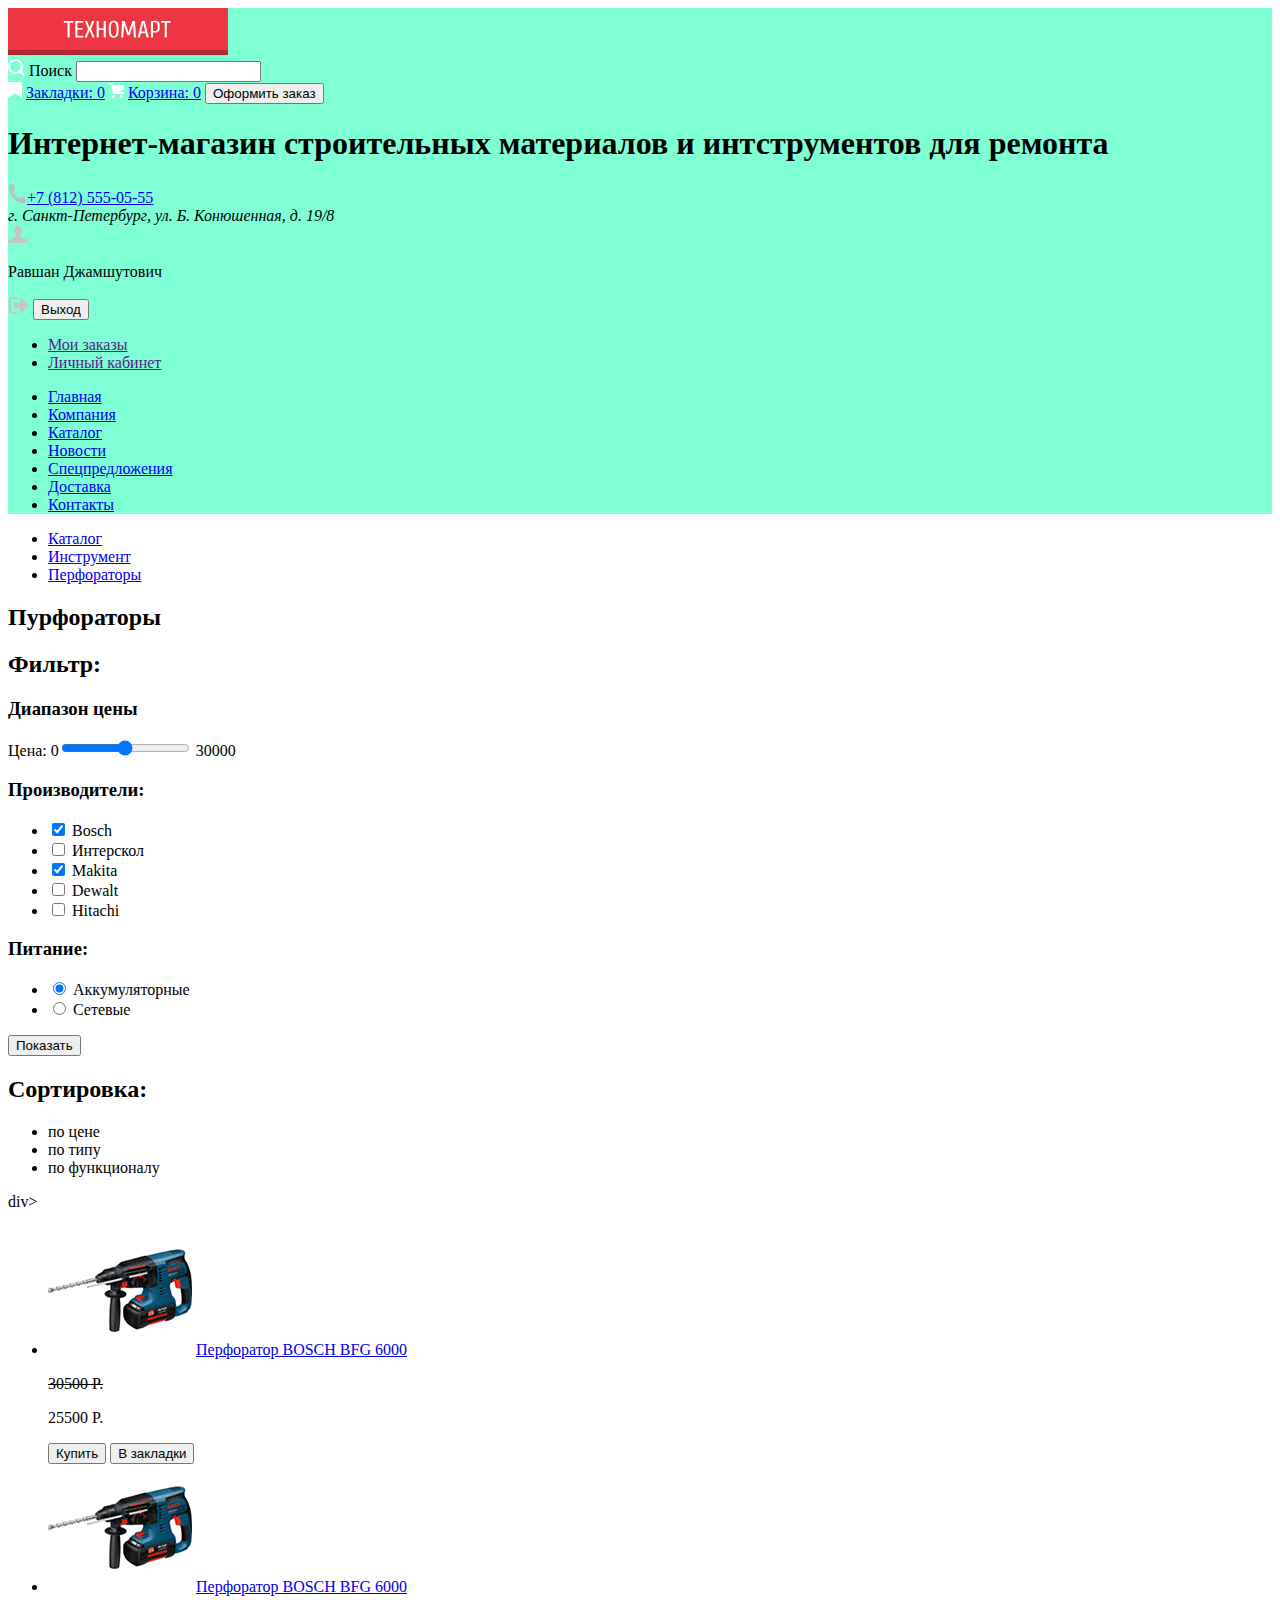
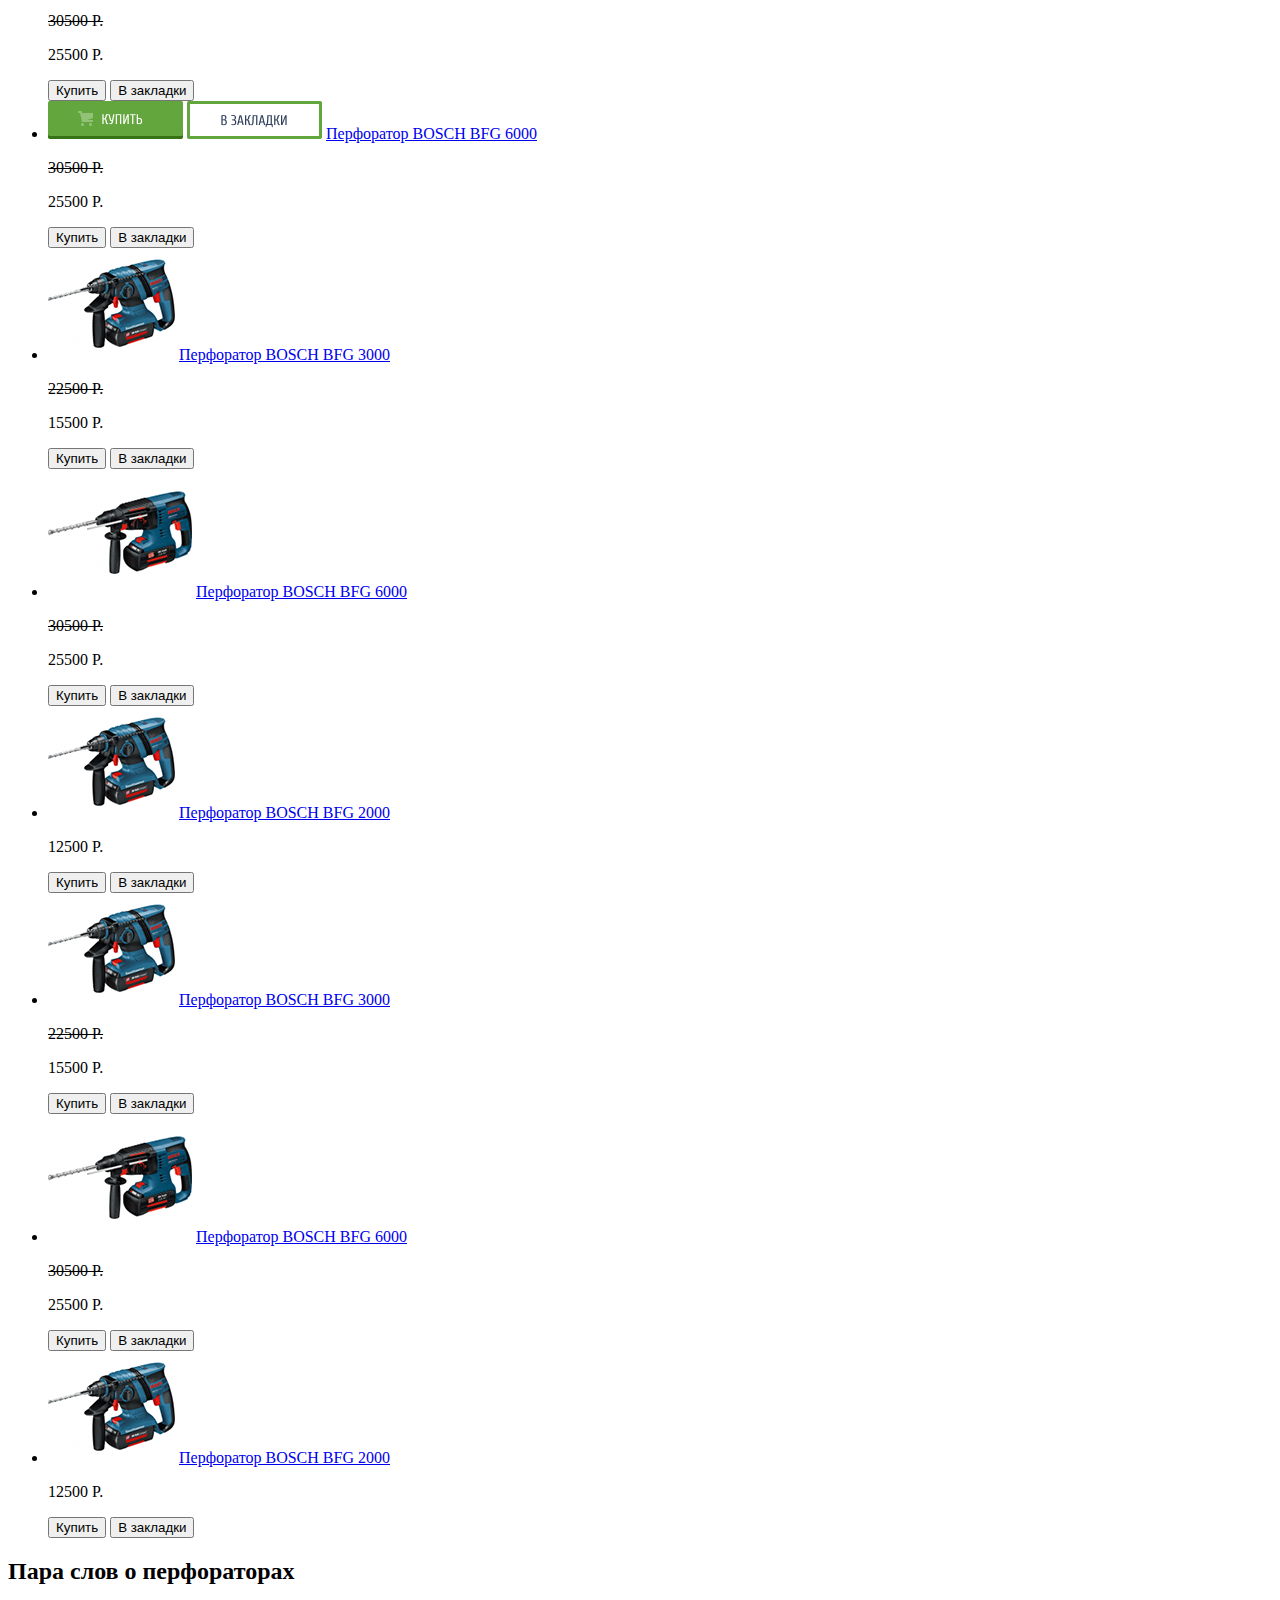
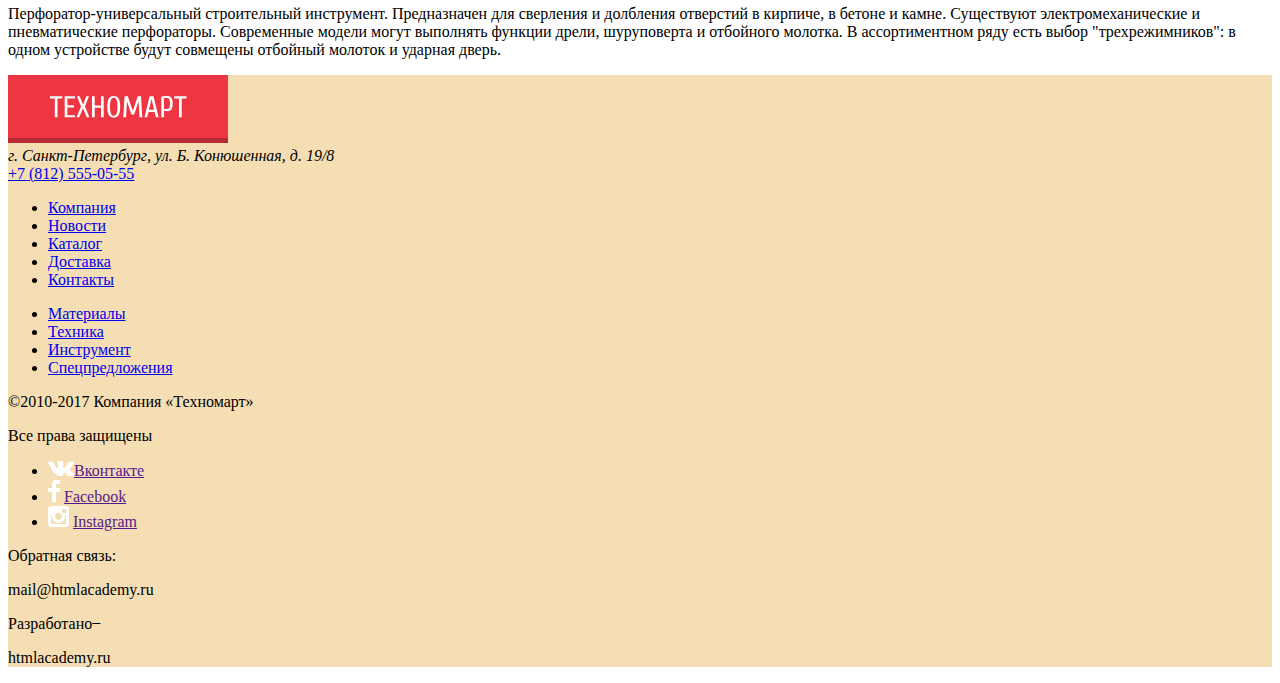
==== catalog.html @ eba81d51 "Завершаем разметку" ====
<!DOCTYPE html>
<html lang="ru">

<head>
    <meta charset="utf-8">
    <link rel="stylesheet" type="text/css" href="style.css">
    <title>HTML Academy: Техномарт</title>

</head>


<body>
    <header style="background-color:aquamarine">
        <div>
            <a href=""><img src="./img/content/logo.svg" alt="Логотип"></a>
            <form aria-label="Форма обратной связи">
                <img src="./img/svg/icon-search.svg" alt="">
                <label for="search"> Поиск </label>
                <input type="text" id="search">
            </form>
            <img src="./img/svg/icon-bookmark.svg" alt="">
            <a href="#">Закладки: <span>0</span></a>
            <img src="./img/svg/icon-cart.svg" alt="">
            <a href=#>Корзина: <span>0</span></a>
            <button type="button">Оформить заказ</button>
        </div>
        <div>
            <h1>Интернет-магазин строительных материалов и интструментов для ремонта</h1>

            <a href="tel:+78125550555"><img src="./img/svg/icon-phone.svg" alt="телефон">+7 (812) 555-05-55</a>
            <address>г. Санкт-Петербург, ул. Б. Конюшенная, д. 19/8</address>
        </div>
            <div>
               <img src="./img/svg/icon-user.svg" alt="">
                <p>
                    Равшан Джамшутович
                </p><img src="./img/svg/icon-logout.svg" alt="">
                <button>Выход</button>
           
            <ul>
                <li>
                    <a href=""> Мои заказы</a>
                </li>
                <li>
                    <a href=""> Личный кабинет</a>
                </li>
            </ul>
         </div>
        <nav>
            <ul>
                <li><a href=#>Главная</a></li>
                <li><a href=#>Компания</a></li>
                <li><a href=#>Каталог</a></li>
                <li><a href=#>Новости</a></li>
                <li><a href=#>Спецпредложения</a></li>
                <li><a href=#>Доставка</a></li>
                <li><a href=#>Контакты</a></li>
            </ul>

        </nav>
    </header>
    <main>

        <!--хлебные крошки -->
        <div>
            <ul>
                <li>
                    <a href=#>Каталог</a>
                </li>
                <li>
                    <a href=#>Инструмент</a>
                </li>
                <li>
                    <a href=#>Перфораторы</a>
                </li>
            </ul>
        </div>
        <h2>Пурфораторы</h2>
       <aside>
           <h2>Фильтр:</h2> <!-- Посмотреть с заголовками-->
            <form action="https://echo.htmlacademy.ru/courses" method="post">
              <h3 class="visually-hidden">Диапазон цены</h3>
                <div class="">
          <label for="dayscount">Цена:</label>
           0<input type="range" id="price range" name="price count" min="100" max="30000" step="100"> 30000
        </div>
                <h3>Производители:</h3>
                <ul>
                    <li>
                        <input type="checkbox" name="bosch" id="bosch" checked>
                        <label for="bosch">Bosch</label>
                    </li>
                    <li>
                        <input type="checkbox" name="interskol" id="interskol">
                        <label for="interskol">Интерскол</label>
                    </li>
                    <li>
                        <input type="checkbox" name="makita" id="makita" checked>
                        <label for="makita">Makita</label>
                    </li>
                    <li>
                        <input type="checkbox" name="dewalt" id="dewalt">
                        <label for="dewalt">Dewalt</label> </li>
                    <li>
                        <input type="checkbox" name="hitachi" id="hitachi">
                        <label for="hitachi">Hitachi</label>
                    </li>
                </ul>
                <h3>Питание:</h3>
                <ul>
                    <li>
                        <input type="radio" name="battery" id="battery" checked>
                        <label for="battery">Аккумуляторные</label>
                    </li>
                    <li>
                        <input type="radio" name="power" id="network">
                        <label for="network">Сетевые</label>
                    </li>
                </ul>
                <input type="submit" value="Показать">
            </form>
        </aside>
        <div><h2>Сортировка:</h2>
       <ul>
           <li>по цене</li>
          <li> по типу</li>
          <li>по функционалу</li>
       
            </ul>div>
        <ul>
            <li>
                <!--Карточка 1-->
                <img src="./img/content/goods3_6000.jpg" width="" height="" alt="Техномарт">
                <a href=#>Перфоратор BOSCH BFG 6000</a>
                <p><del>30500 P.</del></p>
                <p> 25500 P.</p>
                <div>
                    <button type="button">Купить</button>
                    <button type="button">В закладки</button>
                </div>
            </li>
            <!--Карточка 2-->
            <li>
                <img src="./img/content/goods3_6000.jpg" width="" height="" alt="Техномарт">
                <a href=#>Перфоратор BOSCH BFG 6000</a>
                <p><del>30500 P.</del></p>
                <p> 25500 P.</p>
                <div>
                    <button type="button">Купить</button>
                    <button type="button">В закладки</button>
                </div>
            </li>
            <li>
                <!--Карточка 3-->
                <img src="./img/content/buygoods.png" alt="кнопка">
                <img src="./img/content/bookmarsgoods.png" alt="кнопка">
                <a href=#>Перфоратор BOSCH BFG 6000</a>
                <p><del>30500 P.</del></p>
                <p> 25500 P.</p>
                <div>
                    <button type="button">Купить</button>
                    <button type="button">В закладки</button>
                </div>
            </li>
            <li>
                <!--Карточка 4-->
                <img src="./img/content/goods2_3000.jpg" width="" height="" alt="Техномарт">
                <a href=#>Перфоратор BOSCH BFG 3000</a>
                <p><del>22500 P.</del></p>
                <p> 15500 P.</p>
                <div>
                    <button type="button">Купить</button>
                    <button type="button">В закладки</button>
                </div>
            </li>
            <li>
                <!--Карточка 5-->
                <img src="./img/content/goods3_6000.jpg" width="" height="" alt="Техномарт">
                <a href=#>Перфоратор BOSCH BFG 6000</a>
                <p><del>30500 P.</del></p>
                <p> 25500 P.</p>
                <div>
                    <button type="button">Купить</button>
                    <button type="button">В закладки</button>
                </div>
            </li>
            <li>
                <!--Карточка 6-->
                <img src="img/content/goods4_2000.jpg" width="" height="" alt="Техномарт">
                <a href=#>Перфоратор BOSCH BFG 2000</a>
                <p> 12500 P.</p>
                <div>
                    <button type="button">Купить</button>
                    <button type="button">В закладки</button>
                </div>
            </li>
            <li>
                <!--Карточка 7-->
                <img src="./img/content/goods2_3000.jpg" width="" height="" alt="Техномарт">
                <a href=#>Перфоратор BOSCH BFG 3000</a>
                <p><del>22500 P.</del></p>
                <p> 15500 P.</p>
                <div>
                    <button type="button">Купить</button>
                    <button type="button">В закладки</button>
                </div>
            </li>
            <li>
                <!--Карточка 8-->
                <img src="./img/content/goods3_6000.jpg" width="" height="" alt="Техномарт">
                <a href=#>Перфоратор BOSCH BFG 6000</a>
                <p><del>30500 P.</del></p>
                <p> 25500 P.</p>
                <div>
                    <button type="button">Купить</button>
                    <button type="button">В закладки</button>
                </div>
            </li>
            <li>
                <!--Карточка 9-->
                <img src="img/content/goods4_2000.jpg" width="" height="" alt="Техномарт">
                <a href=#>Перфоратор BOSCH BFG 2000</a>
                <p> 12500 P.</p>
                <div>
                    <button type="button">Купить</button>
                    <button type="button">В закладки</button>
                </div>
            </li>
        </ul>
        
        
        <div>
            <h2>
                Пара слов о перфораторах
            </h2>
            <p>Перфоратор-универсальный строительный инструмент. Предназначен для сверления и долбления отверстий в кирпиче, в бетоне и камне. Существуют электромеханические и пневматические перфораторы. Современные модели могут выполнять функции дрели, шуруповерта и отбойного молотка. В ассортиментном ряду есть выбор "трехрежимников": в одном устройстве будут совмещены отбойный молоток и ударная дверь.
            </p>
        </div>
    </main>
    <!-- Не забыть скопировать доделанный футер с главной стр-->
    <footer style="background-color:wheat">
        <div>
            <a href=""><img src="./img/content/logo_foter.svg" alt="Логотип"></a>
            <address>г. Санкт-Петербург, ул. Б. Конюшенная, д. 19/8</address>
            <a href="tel:+78125550555">+7 (812) 555-05-55</a>
            <nav>
                <ul>
                    <li><a href=#>Компания</a></li>
                    <li><a href=#>Новости</a></li>
                    <li><a href="catalog.html">Каталог</a></li>
                    <li><a href=#>Доставка</a></li>
                    <li><a href=#>Контакты</a></li>
                </ul>
            </nav>
            <nav>
                <ul>
                    <li><a href=#>Материалы</a></li>
                    <li><a href=#>Техника</a></li>
                    <li><a href=#>Инструмент</a></li>
                    <li><a href=#>Спецпредложения</a></li>
                </ul>
            </nav>
        </div>
        <div>
            <div>
                <p>©2010-2017 Компания «Техномарт»</p>
                <p>Все права защищены</p>
            </div>
            <div>
                <!--соц сети-->

                <ul>
                    <li><img src="./img/svg/icon-vk.svg" alt=""><a href="">Вконтакте</a></li>
                    <li>
                    <img src="./img/svg/icon-fb.svg" alt="">
                    <a href="">Facebook</a></li>
                    <li><img src="./img/svg/icon-insta.svg" alt="Инстанрам">
                    <a href="">Instagram</a></li>
                </ul>
            </div>
            <div>
                <p>Обратная связь:</p>
                <p>mail@htmlacademy.ru</p>
            </div>
            <div>
                <p>Разработано ̶ </p>
                <p>htmlacademy.ru</p>
            </div>
        </div>

    </footer>


</body>

</html>
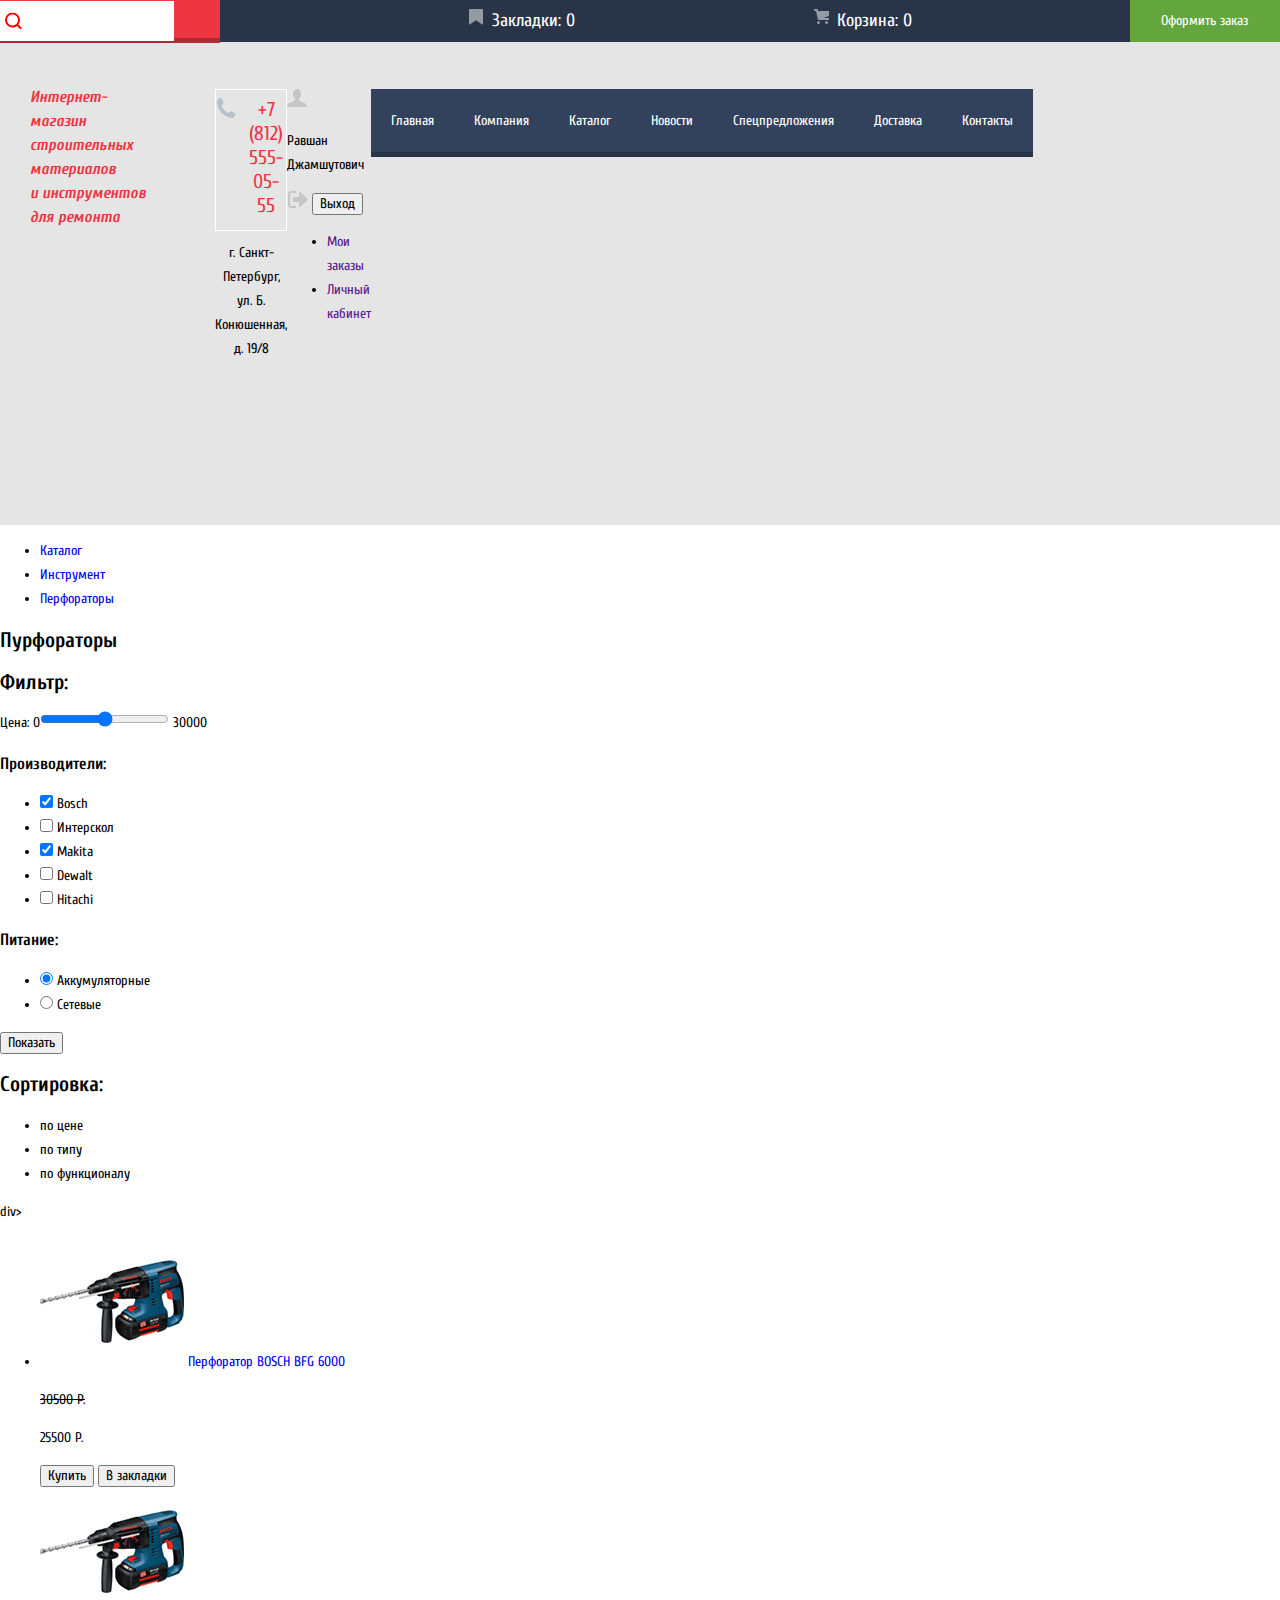
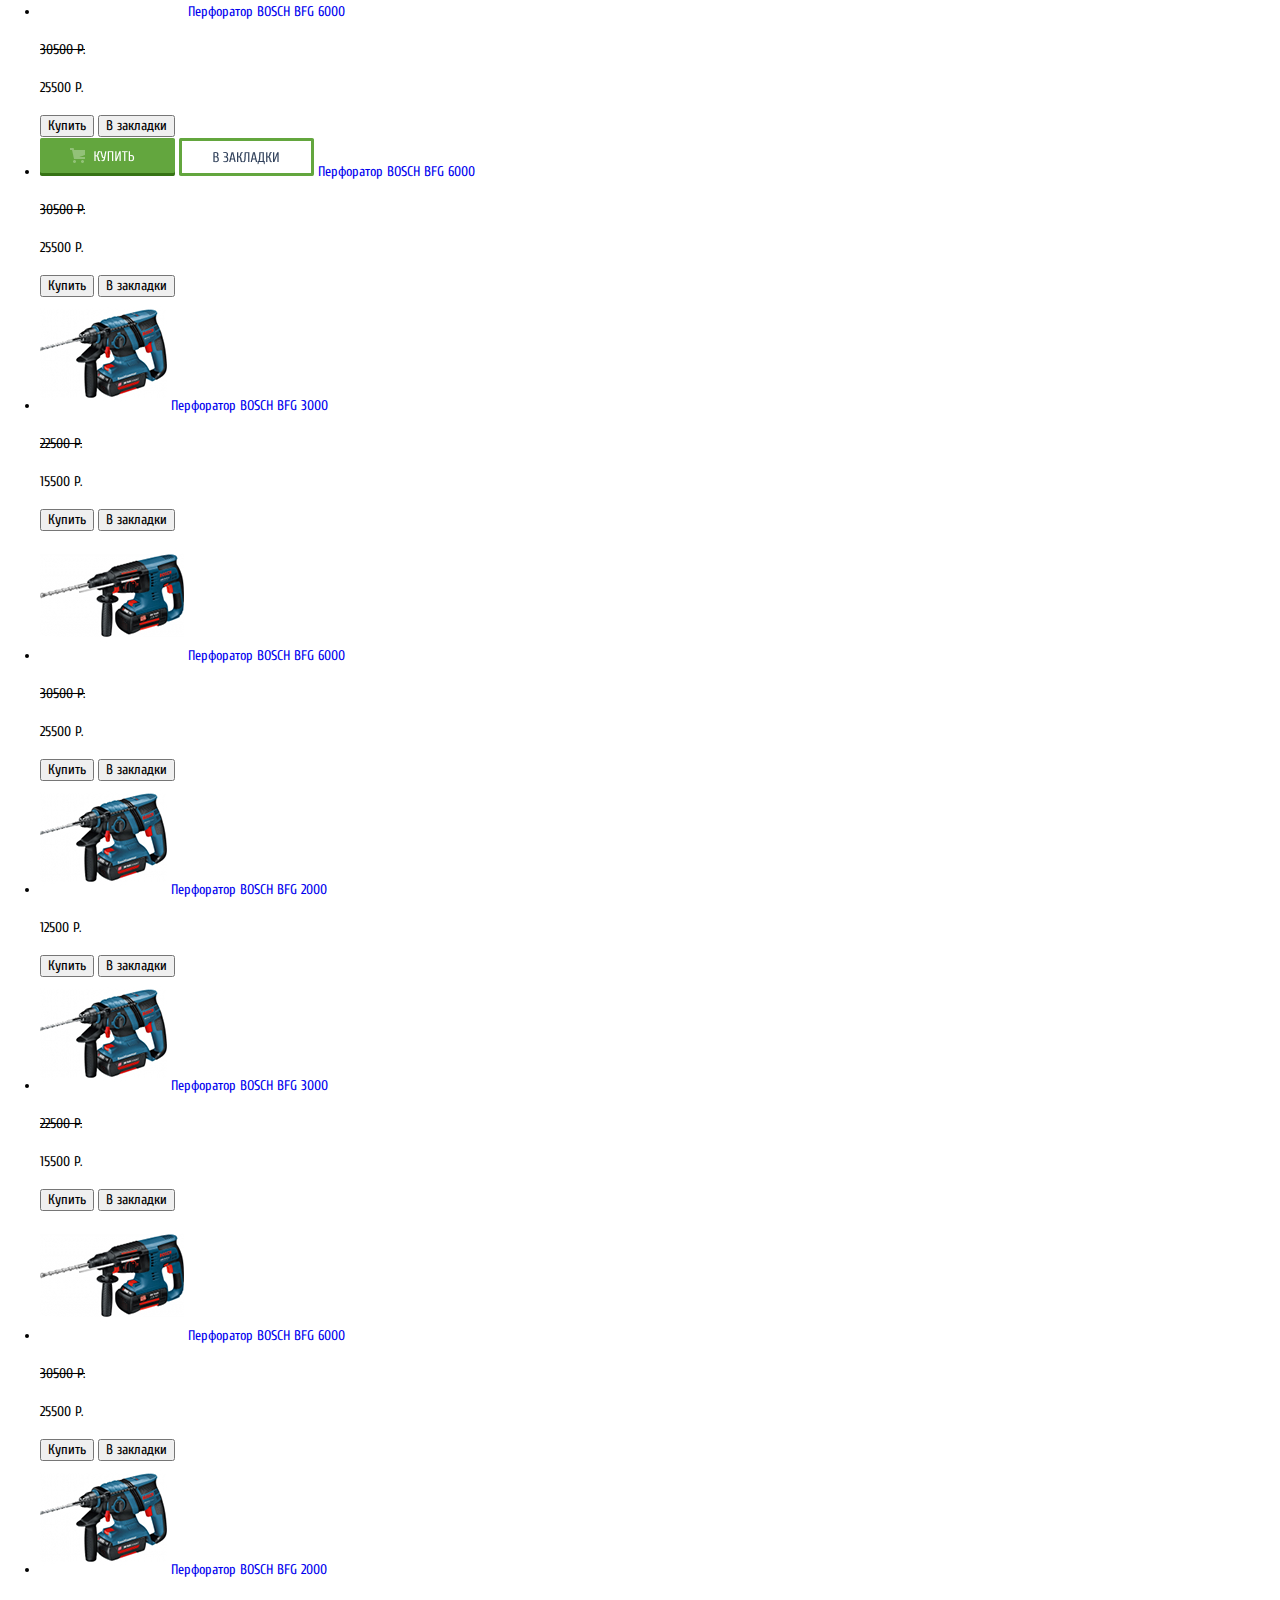
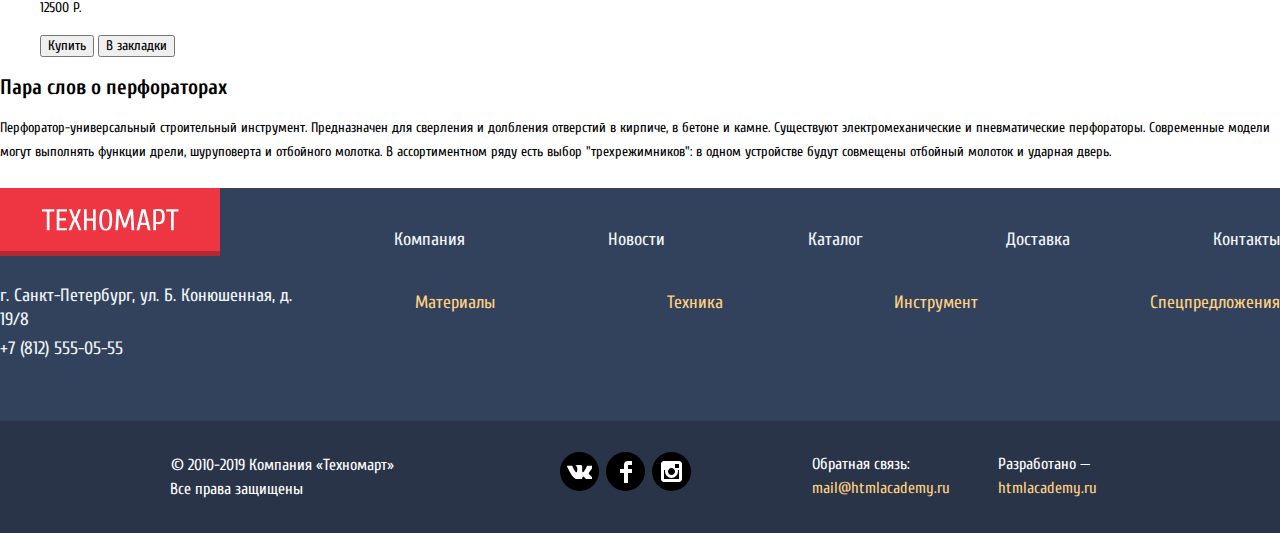
==== commit 7a5e9a92: "алочки установил (пока не до конца)" ====
--- a/catalog.html
+++ b/catalog.html
@@ -3,40 +3,56 @@
 
 <head>
     <meta charset="utf-8">
-    <link rel="stylesheet" type="text/css" href="style.css">
+    <link href="https://fonts.googleapis.com/css2?family=Cuprum:ital,wght@0,400;0,700;1,400&family=PT+Sans:wght@400;700&display=swap" rel="stylesheet">
+    <link href="./css/normalize.css" rel="stylesheet">
+    <link href="./css/style.css" rel="stylesheet">
+
     <title>HTML Academy: Техномарт</title>
 
 </head>
 
 
+
 <body>
-    <header style="background-color:aquamarine">
+    <header class="header">
+        <div class="up-header">
+            <div class="up-header-container">
+                <a class="up-logo" href="#"><img src="./img/content/logo.svg" alt="Логотип"></a>
+                <div class="search-form-container">
+                    <form action="https://echo.htmlacademy.ru " method="get" class="search-form" aria-label="Форма обратной связи">
+
+                        <input class="search-form-input" type="search" name="search" id="search">
+                        <label class="search-form-label" for="search">
+                            Поиск
+                        </label>
+                        <svg class="search-form-icon" xmlns="http://www.w3.org/2000/svg" width="17" height="17" viewBox="0 0 17 17">
+                            <path d="M17 15.586l-3.542-3.542A7.465 7.465 0 0 0 15 7.5 7.5 7.5 0 1 0 7.5 15c1.71 0 3.282-.579 4.544-1.542L15.586 17 17 15.586zM2 7.5C2 4.467 4.467 2 7.5 2 10.532 2 13 4.467 13 7.5c0 3.032-2.468 5.5-5.5 5.5A5.506 5.506 0 0 1 2 7.5z" /></svg>
+
+
+                    </form>
+                </div>
+
+                <a class="up-header-link up-header-link-bookmarks" href="#">Закладки: <span>0</span></a>
+
+                <a class="up-header-link up-header-link-cart" href="#">Корзина: <span>0</span></a>
+                <button type="button" class="
+                create-order">Оформить заказ</button>
+            </div>
+        </div>
+        <div class="center-header">
+            <h1 class="heading">Интернет-магазин строительных материалов и&nbsp;инструментов для ремонта</h1>
+            <div class="contacts">
+                <a class="phone-link" href="tel:+78125550555"><span class="phone">+7 (812) 555-05-55</span></a>
+                <address class="address">г. Санкт-Петербург, ул. Б. Конюшенная, д. 19/8</address>
+            </div>
+<!--Блок логинов -->
         <div>
-            <a href=""><img src="./img/content/logo.svg" alt="Логотип"></a>
-            <form aria-label="Форма обратной связи">
-                <img src="./img/svg/icon-search.svg" alt="">
-                <label for="search"> Поиск </label>
-                <input type="text" id="search">
-            </form>
-            <img src="./img/svg/icon-bookmark.svg" alt="">
-            <a href="#">Закладки: <span>0</span></a>
-            <img src="./img/svg/icon-cart.svg" alt="">
-            <a href=#>Корзина: <span>0</span></a>
-            <button type="button">Оформить заказ</button>
-        </div>
-        <div>
-            <h1>Интернет-магазин строительных материалов и интструментов для ремонта</h1>
-
-            <a href="tel:+78125550555"><img src="./img/svg/icon-phone.svg" alt="телефон">+7 (812) 555-05-55</a>
-            <address>г. Санкт-Петербург, ул. Б. Конюшенная, д. 19/8</address>
-        </div>
-            <div>
-               <img src="./img/svg/icon-user.svg" alt="">
-                <p>
-                    Равшан Джамшутович
-                </p><img src="./img/svg/icon-logout.svg" alt="">
-                <button>Выход</button>
-           
+            <img src="./img/svg/icon-user.svg" alt="">
+            <p>
+                Равшан Джамшутович
+            </p><img src="./img/svg/icon-logout.svg" alt="">
+            <button>Выход</button>
+
             <ul>
                 <li>
                     <a href=""> Мои заказы</a>
@@ -45,19 +61,32 @@
                     <a href=""> Личный кабинет</a>
                 </li>
             </ul>
-         </div>
-        <nav>
-            <ul>
-                <li><a href=#>Главная</a></li>
-                <li><a href=#>Компания</a></li>
-                <li><a href=#>Каталог</a></li>
-                <li><a href=#>Новости</a></li>
-                <li><a href=#>Спецпредложения</a></li>
-                <li><a href=#>Доставка</a></li>
-                <li><a href=#>Контакты</a></li>
+        </div>
+        <nav class="down-header">
+            <h2 class="visually-hidden"> Навигация по сайту</h2>
+            <ul class="down-header-list">
+                <li class="down-header-item">
+                    <a class="down-header-link" href="#">Главная</a>
+                </li>
+                <li class="down-header-item">
+                    <a class="down-header-link" href="#">Компания</a>
+                </li>
+                <li class="down-header-item">
+                    <a class="down-header-link" href="catalog.html">Каталог</a>
+                </li>
+                <li class="down-header-item">
+                    <a class="down-header-link" href="#">Новости</a>
+                </li>
+                <li class="down-header-item">
+                    <a class="down-header-link" href="#">Спецпредложения</a>
+                </li>
+                <li class="down-header-item">
+                    <a class="down-header-link" href="#">Доставка</a>
+                </li>
+                <li class="down-header-item">
+                    <a class="down-header-link" href="#">Контакты</a>
+                </li>
             </ul>
-
-        </nav>
     </header>
     <main>
 
@@ -76,14 +105,14 @@
             </ul>
         </div>
         <h2>Пурфораторы</h2>
-       <aside>
-           <h2>Фильтр:</h2> <!-- Посмотреть с заголовками-->
+        <aside>
+            <h2>Фильтр:</h2> <!-- Посмотреть с заголовками-->
             <form action="https://echo.htmlacademy.ru/courses" method="post">
-              <h3 class="visually-hidden">Диапазон цены</h3>
+                <h3 class="visually-hidden">Диапазон цены</h3>
                 <div class="">
-          <label for="dayscount">Цена:</label>
-           0<input type="range" id="price range" name="price count" min="100" max="30000" step="100"> 30000
-        </div>
+                    <label for="dayscount">Цена:</label>
+                    0<input type="range" id="price range" name="price count" min="100" max="30000" step="100"> 30000
+                </div>
                 <h3>Производители:</h3>
                 <ul>
                     <li>
@@ -120,171 +149,216 @@
                 <input type="submit" value="Показать">
             </form>
         </aside>
-        <div><h2>Сортировка:</h2>
-       <ul>
-           <li>по цене</li>
-          <li> по типу</li>
-          <li>по функционалу</li>
-       
+        <div>
+            <h2>Сортировка:</h2>
+            <ul>
+                <li>по цене</li>
+                <li> по типу</li>
+                <li>по функционалу</li>
+
             </ul>div>
-        <ul>
-            <li>
-                <!--Карточка 1-->
-                <img src="./img/content/goods3_6000.jpg" width="" height="" alt="Техномарт">
-                <a href=#>Перфоратор BOSCH BFG 6000</a>
-                <p><del>30500 P.</del></p>
-                <p> 25500 P.</p>
-                <div>
-                    <button type="button">Купить</button>
-                    <button type="button">В закладки</button>
-                </div>
-            </li>
-            <!--Карточка 2-->
-            <li>
-                <img src="./img/content/goods3_6000.jpg" width="" height="" alt="Техномарт">
-                <a href=#>Перфоратор BOSCH BFG 6000</a>
-                <p><del>30500 P.</del></p>
-                <p> 25500 P.</p>
-                <div>
-                    <button type="button">Купить</button>
-                    <button type="button">В закладки</button>
-                </div>
-            </li>
-            <li>
-                <!--Карточка 3-->
-                <img src="./img/content/buygoods.png" alt="кнопка">
-                <img src="./img/content/bookmarsgoods.png" alt="кнопка">
-                <a href=#>Перфоратор BOSCH BFG 6000</a>
-                <p><del>30500 P.</del></p>
-                <p> 25500 P.</p>
-                <div>
-                    <button type="button">Купить</button>
-                    <button type="button">В закладки</button>
-                </div>
-            </li>
-            <li>
-                <!--Карточка 4-->
-                <img src="./img/content/goods2_3000.jpg" width="" height="" alt="Техномарт">
-                <a href=#>Перфоратор BOSCH BFG 3000</a>
-                <p><del>22500 P.</del></p>
-                <p> 15500 P.</p>
-                <div>
-                    <button type="button">Купить</button>
-                    <button type="button">В закладки</button>
-                </div>
-            </li>
-            <li>
-                <!--Карточка 5-->
-                <img src="./img/content/goods3_6000.jpg" width="" height="" alt="Техномарт">
-                <a href=#>Перфоратор BOSCH BFG 6000</a>
-                <p><del>30500 P.</del></p>
-                <p> 25500 P.</p>
-                <div>
-                    <button type="button">Купить</button>
-                    <button type="button">В закладки</button>
-                </div>
-            </li>
-            <li>
-                <!--Карточка 6-->
-                <img src="img/content/goods4_2000.jpg" width="" height="" alt="Техномарт">
-                <a href=#>Перфоратор BOSCH BFG 2000</a>
-                <p> 12500 P.</p>
-                <div>
-                    <button type="button">Купить</button>
-                    <button type="button">В закладки</button>
-                </div>
-            </li>
-            <li>
-                <!--Карточка 7-->
-                <img src="./img/content/goods2_3000.jpg" width="" height="" alt="Техномарт">
-                <a href=#>Перфоратор BOSCH BFG 3000</a>
-                <p><del>22500 P.</del></p>
-                <p> 15500 P.</p>
-                <div>
-                    <button type="button">Купить</button>
-                    <button type="button">В закладки</button>
-                </div>
-            </li>
-            <li>
-                <!--Карточка 8-->
-                <img src="./img/content/goods3_6000.jpg" width="" height="" alt="Техномарт">
-                <a href=#>Перфоратор BOSCH BFG 6000</a>
-                <p><del>30500 P.</del></p>
-                <p> 25500 P.</p>
-                <div>
-                    <button type="button">Купить</button>
-                    <button type="button">В закладки</button>
-                </div>
-            </li>
-            <li>
-                <!--Карточка 9-->
-                <img src="img/content/goods4_2000.jpg" width="" height="" alt="Техномарт">
-                <a href=#>Перфоратор BOSCH BFG 2000</a>
-                <p> 12500 P.</p>
-                <div>
-                    <button type="button">Купить</button>
-                    <button type="button">В закладки</button>
-                </div>
-            </li>
-        </ul>
-        
-        
-        <div>
-            <h2>
-                Пара слов о перфораторах
-            </h2>
-            <p>Перфоратор-универсальный строительный инструмент. Предназначен для сверления и долбления отверстий в кирпиче, в бетоне и камне. Существуют электромеханические и пневматические перфораторы. Современные модели могут выполнять функции дрели, шуруповерта и отбойного молотка. В ассортиментном ряду есть выбор "трехрежимников": в одном устройстве будут совмещены отбойный молоток и ударная дверь.
-            </p>
-        </div>
+            <ul>
+                <li>
+                    <!--Карточка 1-->
+                    <img src="./img/content/goods3_6000.jpg" width="" height="" alt="Техномарт">
+                    <a href=#>Перфоратор BOSCH BFG 6000</a>
+                    <p><del>30500 P.</del></p>
+                    <p> 25500 P.</p>
+                    <div>
+                        <button type="button">Купить</button>
+                        <button type="button">В закладки</button>
+                    </div>
+                </li>
+                <!--Карточка 2-->
+                <li>
+                    <img src="./img/content/goods3_6000.jpg" width="" height="" alt="Техномарт">
+                    <a href=#>Перфоратор BOSCH BFG 6000</a>
+                    <p><del>30500 P.</del></p>
+                    <p> 25500 P.</p>
+                    <div>
+                        <button type="button">Купить</button>
+                        <button type="button">В закладки</button>
+                    </div>
+                </li>
+                <li>
+                    <!--Карточка 3-->
+                    <img src="./img/content/buygoods.png" alt="кнопка">
+                    <img src="./img/content/bookmarsgoods.png" alt="кнопка">
+                    <a href=#>Перфоратор BOSCH BFG 6000</a>
+                    <p><del>30500 P.</del></p>
+                    <p> 25500 P.</p>
+                    <div>
+                        <button type="button">Купить</button>
+                        <button type="button">В закладки</button>
+                    </div>
+                </li>
+                <li>
+                    <!--Карточка 4-->
+                    <img src="./img/content/goods2_3000.jpg" width="" height="" alt="Техномарт">
+                    <a href=#>Перфоратор BOSCH BFG 3000</a>
+                    <p><del>22500 P.</del></p>
+                    <p> 15500 P.</p>
+                    <div>
+                        <button type="button">Купить</button>
+                        <button type="button">В закладки</button>
+                    </div>
+                </li>
+                <li>
+                    <!--Карточка 5-->
+                    <img src="./img/content/goods3_6000.jpg" width="" height="" alt="Техномарт">
+                    <a href=#>Перфоратор BOSCH BFG 6000</a>
+                    <p><del>30500 P.</del></p>
+                    <p> 25500 P.</p>
+                    <div>
+                        <button type="button">Купить</button>
+                        <button type="button">В закладки</button>
+                    </div>
+                </li>
+                <li>
+                    <!--Карточка 6-->
+                    <img src="img/content/goods4_2000.jpg" width="" height="" alt="Техномарт">
+                    <a href=#>Перфоратор BOSCH BFG 2000</a>
+                    <p> 12500 P.</p>
+                    <div>
+                        <button type="button">Купить</button>
+                        <button type="button">В закладки</button>
+                    </div>
+                </li>
+                <li>
+                    <!--Карточка 7-->
+                    <img src="./img/content/goods2_3000.jpg" width="" height="" alt="Техномарт">
+                    <a href=#>Перфоратор BOSCH BFG 3000</a>
+                    <p><del>22500 P.</del></p>
+                    <p> 15500 P.</p>
+                    <div>
+                        <button type="button">Купить</button>
+                        <button type="button">В закладки</button>
+                    </div>
+                </li>
+                <li>
+                    <!--Карточка 8-->
+                    <img src="./img/content/goods3_6000.jpg" width="" height="" alt="Техномарт">
+                    <a href=#>Перфоратор BOSCH BFG 6000</a>
+                    <p><del>30500 P.</del></p>
+                    <p> 25500 P.</p>
+                    <div>
+                        <button type="button">Купить</button>
+                        <button type="button">В закладки</button>
+                    </div>
+                </li>
+                <li>
+                    <!--Карточка 9-->
+                    <img src="img/content/goods4_2000.jpg" width="" height="" alt="Техномарт">
+                    <a href=#>Перфоратор BOSCH BFG 2000</a>
+                    <p> 12500 P.</p>
+                    <div>
+                        <button type="button">Купить</button>
+                        <button type="button">В закладки</button>
+                    </div>
+                </li>
+            </ul>
+
+
+            <div>
+                <h2>
+                    Пара слов о перфораторах
+                </h2>
+                <p>Перфоратор-универсальный строительный инструмент. Предназначен для сверления и долбления отверстий в кирпиче, в бетоне и камне. Существуют электромеханические и пневматические перфораторы. Современные модели могут выполнять функции дрели, шуруповерта и отбойного молотка. В ассортиментном ряду есть выбор "трехрежимников": в одном устройстве будут совмещены отбойный молоток и ударная дверь.
+                </p>
+            </div>
     </main>
     <!-- Не забыть скопировать доделанный футер с главной стр-->
-    <footer style="background-color:wheat">
-        <div>
-            <a href=""><img src="./img/content/logo_foter.svg" alt="Логотип"></a>
-            <address>г. Санкт-Петербург, ул. Б. Конюшенная, д. 19/8</address>
-            <a href="tel:+78125550555">+7 (812) 555-05-55</a>
-            <nav>
-                <ul>
-                    <li><a href=#>Компания</a></li>
-                    <li><a href=#>Новости</a></li>
-                    <li><a href="catalog.html">Каталог</a></li>
-                    <li><a href=#>Доставка</a></li>
-                    <li><a href=#>Контакты</a></li>
-                </ul>
-            </nav>
-            <nav>
-                <ul>
-                    <li><a href=#>Материалы</a></li>
-                    <li><a href=#>Техника</a></li>
-                    <li><a href=#>Инструмент</a></li>
-                    <li><a href=#>Спецпредложения</a></li>
-                </ul>
-            </nav>
-        </div>
-        <div>
+    <footer class="footer">
+        <div class="up-footer">
+            <div class="up-footer-container">
+                <div class="up-footer-left">
+                    <a class="footer-logo" href="">
+                        <img src="./img/content/logo_foter.svg" alt="Логотип">
+                    </a>
+                    <div class="down-address-block">
+                        <address class="down-address">
+                            г. Санкт-Петербург, ул. Б. Конюшенная, д. 19/8 </address>
+
+                        <a class="tel-footer" href="tel:+78125550555">+7 (812) 555-05-55</a>
+                    </div>
+
+                </div>
+                <div class="up-footer-right">
+                    <nav class="up-footer-nav">
+                        <h2 class="visually-hidden"> Навигация по сайту нижняя</h2>
+                        <ul class="up-footer-list">
+                            <li class="up-footer-list-item">
+                                <a class="up-footer-list-link" href="#">Компания</a>
+                            </li>
+
+                            <li class="up-footer-list-item">
+                                <a class="up-footer-list-link" href="#">Новости</a>
+                            </li>
+                            <li class="up-footer-list-item">
+                                <a class="up-footer-list-link" href="catalog.html">Каталог</a></li>
+                            <li class="up-footer-list-item">
+                                <a class="up-footer-list-link" href="#">Доставка</a>
+                            </li>
+                            <li class="up-footer-list-item">
+                                <a class="up-footer-list-link" href="#">Контакты</a>
+                            </li>
+                        </ul>
+                    </nav>
+                    <nav>
+                        <ul class="down-footer-nav">
+                            <li>
+                                <a class="down-footer-nav-link" href="#">Материалы</a>
+                            </li>
+                            <li>
+                                <a class="down-footer-nav-link" href="#">Техника</a>
+                            </li>
+                            <li>
+                                <a class="down-footer-nav-link" href="#">Инструмент</a>
+                            </li>
+                            <li>
+                                <a class="down-footer-nav-link" href="#">Спецпредложения</a>
+                            </li>
+                        </ul>
+                    </nav>
+                </div>
+            </div>
+        </div>
+        <div class="last-footer">
             <div>
-                <p>©2010-2017 Компания «Техномарт»</p>
-                <p>Все права защищены</p>
+                <p class="last-footer-copyright">© 2010-2019 Компания «Техномарт»</p>
+                <p class="last-footer-reserved">Все права защищены</p>
             </div>
             <div>
                 <!--соц сети-->
 
-                <ul>
-                    <li><img src="./img/svg/icon-vk.svg" alt=""><a href="">Вконтакте</a></li>
-                    <li>
-                    <img src="./img/svg/icon-fb.svg" alt="">
-                    <a href="">Facebook</a></li>
-                    <li><img src="./img/svg/icon-insta.svg" alt="Инстанрам">
-                    <a href="">Instagram</a></li>
+                <ul class="social-icons-list">
+                    <li class="social-icons-item">
+
+                        <a class="social-icons-link social-icons-link-vk" href="https://vk.com">
+                            <span class="visually-hidden">Вконтакте
+                            </span>
+
+                        </a>
+                    </li>
+                    <li>
+
+                        <a class="social-icons-link social-icons-link-fb" href="https://facebook.com" aria-label="Facebook">
+                        </a>
+                    </li>
+                    <li>
+
+                        <a class="social-icons-link social-icons-link-insta" href="" aria-label=" Instagram"></a></li>
                 </ul>
             </div>
-            <div>
-                <p>Обратная связь:</p>
-                <p>mail@htmlacademy.ru</p>
-            </div>
-            <div>
-                <p>Разработано ̶ </p>
-                <p>htmlacademy.ru</p>
+            <div class="last-footer-feedback-block">
+                <div>
+                    <p class="last-footer-feedback">Обратная связь:</p>
+                    <a href="#" class="feedback-email"> mail@htmlacademy.ru</a>
+                </div>
+                <div class="last-footer-made-block">
+                    <p class="last-footer-made">Разработано &mdash; </p>
+                    <a href="https://htmlacademy.ru" class="feedback-email">htmlacademy.ru</a>
+                </div>
             </div>
         </div>
 
@@ -293,4 +367,4 @@
 
 </body>
 
-</html>+</html>
--- a/css/style.css
+++ b/css/style.css
@@ -0,0 +1,1252 @@
+
+/*Кастомные свойсва*/
+:root {
+
+
+    --main-background-color: #F1F5F7;
+    --second-background-color: #3D546F;
+    --second-background-color-light: #C5C5C5;
+    --up_down-dark: #293449;
+    --up_down-light: #32425C;
+    --basic-red: #EE3643;
+    --basic-green: #63A63E;
+    --dark-red-click: #BA2732;
+    --wight: #FFFFFF;
+    --special-yellowlight: #FFD180;
+    --special-ylellow: #FFBF47;
+    --special-lilac: #DC91D8;
+    --special-greenlight: #8ED78F;
+    --basic-grey: #3D546F;
+}
+
+/*
+#161D29;
+background: #5FBB2D;/* Успех 
+
+background: #FFBF47;/* Предупреждение 
+
+background: #BA2732;/* Ошибка 
+
+background: linear-gradient(180deg, #FFFFFF 0%, rgba(255, 255, 255, 0) 100%), #EAEAEA; /* светло серый */
+
+/* shadow 
+
+background: #C4C4C4;
+box-shadow: 0px 4px 20px rgba(0, 0, 0, 0.15);
+
+* Сетка 
+
+background: #FFFFFF;
+*/
+
+body {
+    min-width: 940px;
+    margin: 0;
+    padding: 0;
+    font-family: "Cuprum", "Arial", sans-serif;
+    font-size: 14px;
+    line-height: 24px;
+    color: #000000;
+    background-color: var(--wight);
+
+}
+
+img {
+    max-width: 100%
+}
+
+a {
+    text-decoration: none
+}
+
+
+.visually-hidden {
+    position: absolute;
+    width: 1px;
+    height: 1px;
+    margin: -1px;
+    border: 0;
+    padding: 0;
+    clip: rect(0 0 0 0);
+    overflow: hidden;
+}
+
+.wrapper {
+    width: 940px;
+    margin: 0 auto;
+}
+*, *::before, *::after {
+    box-sizing: border-box;
+}
+/*--шапка сайта header*/
+
+.header {
+    background: rgba(0, 0, 0, 0.1);
+    padding-bottom: 120px;
+}
+
+.up-header {
+    background: var(--up_down-dark);
+    color: #ffffff;
+    margin: 0;
+    padding: 0;
+
+}
+
+.up-header-container {
+    position: relative;
+    display: flex;
+    flex-wrap: wrap;
+    justify-content: space-between;
+    flex-direction: row;
+    align-items: center;
+    margin-bottom: 5px;
+}
+
+.up-logo {
+    margin-top: 4px;
+    padding: 0;
+    position: absolute;
+
+}
+
+.up-logo-plug {
+    width: 206px;
+    height: 40px;
+}
+
+.search-form-container {
+
+    width: 219px;
+    height: 100%;
+    margin: 0 30px 0 0;
+}
+
+.search-form {
+    position: relative;
+    display: block;
+    height: 100%;
+}
+
+.search-form-input {
+    position: relative;
+    z-index: 1;
+    display: block;
+    padding: 0 0 0 40px;
+    height: 40px;
+    background: transparent;
+    border: none;
+
+}
+
+.search-form-icon {
+    position: absolute;
+    width: 17px;
+    height: 17px;
+    left: 5px;
+    top: 50%;
+    transform: translateY(-50%);
+    z-index: 100;
+    fill: #ffffff;
+    opacity: 0.5;
+}
+
+.search-form-input:focus {
+    background: #ffffff;
+    outline: none;
+
+}
+
+.search-form-input:focus ~ .search-form-icon {
+    fill: red;
+    opacity: 1;
+}
+
+.search-form-input:hover ~ .search-form-icon {
+    opacity: 1;
+}
+
+.search-form-input:focus + .search-form-label {
+    display: none;
+
+}
+
+.search-form-input:valid {
+    background: #ffffff;
+    outline: none;
+}
+
+.search-form-input:valid ~ .search-form-icon {
+    fill: red;
+    opacity: 1;
+}
+
+.search-form-input:valid + .search-form-label {
+    display: none;
+}
+
+
+/*#foo:valid { outline: solid blue 2px; }
+#foo:invalid { outline: solid red 2px; }*/
+
+
+
+.search-form-label {
+    position: absolute;
+    left: 30px;
+    top: 10px;
+    font-size: 18px;
+}
+
+
+.up-header-search {
+    position: relative;
+}
+
+.up-header-link {
+    position: relative;
+    color: #ffffff;
+    font-size: 18px;
+    margin-left: 5px;
+    padding-left: 20px;
+}
+
+.up-header-link-bookmarks {
+    margin-right: 20px;
+}
+
+.up-header-link:hover {
+    opacity: 1;
+}
+
+.up-header-link::before {
+    content: "";
+    display: block;
+    position: absolute;
+    top: 0;
+    left: -3px;
+
+    background-repeat: no-repeat;
+    background-position: center center;
+    background-size: cover;
+    opacity: 0.5;
+
+}
+
+.up-header-link:hover::before {
+    opacity: 1;
+}
+
+.up-header-link-bookmarks::before {
+    background-image: url("../img/svg/icon-bookmark.svg");
+    width: 14px;
+    height: 16px;
+
+}
+
+.up-header-link-cart::before {
+    background-image: url("../img/svg/icon-cart.svg");
+    width: 15px;
+    height: 15px;
+}
+
+.create-order {
+    height: 42px;
+    width: 150px;
+    font-size: 14px;
+    background: #63A63E;
+    color: #ffffff;
+    padding: 7px 10px;
+    cursor: pointer;
+    border: none;
+}
+
+.create-order:hover {
+    background: #5FBB2D;
+}
+
+.center-header {
+    display: flex;
+    justify-content: space-between;
+    flex-direction: row;
+    align-items: center;
+    max-width: 940px;
+    padding-top: 42px;
+    padding-bottom: 44px;
+    align-items: flex-start;
+}
+
+
+.heading {
+    margin: 0;
+    padding: 0;
+    width: 228px;
+    color: #EE3643;
+    font-size: 16px;
+    font-style: italic;
+    padding-left: 30px;
+    line-height: 24px;
+    margin-top: -4px;
+}
+
+.login-block {
+    margin: 0;
+    padding: 0;
+    width: 325px;
+    display: flex;
+    justify-content: space-between;
+    flex-direction: row;
+
+}
+
+.login-item {
+    list-style-type: none;
+    margin-left: 10px;
+}
+
+.login-link {
+    display: block;
+    background: #ffffff;
+    padding: 10px 20px;
+
+    color: #000000;
+
+}
+
+.login-entry-icon {
+    width: 15px;
+    height: 15px;
+    position: absolute;
+    top: 50%;
+    left: 0;
+    transform: translateY(-50%);
+
+
+}
+
+.login-entry-icon svg {
+    fill: #c5c5c5;
+
+}
+
+.login-entry:hover svg {
+    fill: #3D546F;
+}
+
+.login-link:hover {
+    color: #EE3643;
+}
+
+.login-entry {
+
+    position: relative;
+    color: #000000;
+    margin-left: 10px;
+}
+
+.login-text {
+    position: relative;
+    padding-left: 30px;
+}
+
+.contacts {
+    width: 270px;
+    margin: 0 0 0 69px;
+
+}
+
+.phone-link {
+    display: block;
+    border: 1px solid #ffffff;
+    text-align: center;
+    padding-top: 8px;
+    padding-bottom: 10px;
+}
+
+.phone {
+    display: inline-block;
+    padding-left: 30px;
+    position: relative;
+    color: #EE3643;
+    font-size: 20px;
+
+
+}
+
+.phone::before {
+    content: "";
+    position: absolute;
+    width: 20px;
+    height: 20px;
+    top: 0;
+    left: 0;
+    background: url(../img/svg/icon-phone.svg) no-repeat center center;
+    background-size: cover;
+}
+
+.address {
+    font-style: normal;
+    font-size: 14px;
+    text-align: center;
+    margin-top: 10px;
+}
+
+.down-header {
+    padding-top: 10px;
+    padding-bottom: 9px;
+    background: var(--up_down-light);
+    border-bottom: 5px solid #293449;
+}
+
+.down-header-list {
+    display: flex;
+    flex-direction: row;
+    justify-content: space-around;
+    align-items: center;
+    position: relative;
+    font-size: 14px;
+    margin: 0;
+    padding: 0;
+    color: #ffffff;
+    list-style-type: none;
+}
+
+.down-header-link {
+    color: #ffffff;
+    display: block;
+    padding: 10px 20px;
+}
+
+.down-header-link:hover,
+.down-header-link:focus {
+    background-color: var(--dark-background);
+}
+
+/*Преимущества*/
+.benefits {
+    color: #ffffff;
+
+}
+
+.benefits-list {
+    margin: 0;
+    padding: 0;
+    list-style-type: none;
+    display: grid;
+    grid-gap: 20px;
+    grid-template-columns: 300px 300px 300px;
+    grid-template-rows: 123px 123px 123px;
+    margin-bottom: 55px;
+}
+
+.benefits-list-item {
+    position: relative;
+    width: 300px;
+    padding: 20px;
+
+}
+
+.benefits-list-item::before {
+    content: "";
+    position: absolute;
+    right: 60px;
+    top: 40px;
+    display: block;
+}
+
+.benefits-list-item-material {
+    background-color: #FFBF47;
+}
+
+.benefits-list-item-material::before {
+
+    background: url("../img/svg/icon-1.svg") no-repeat top left;
+    width: 44px;
+    height: 65px;
+}
+
+.benefits-list-item-tool {
+    background-color: #3BBCE3;
+}
+
+.benefits-list-item-tool::before {
+    background: url("../img/svg/icon-2.svg") no-repeat top left;
+    width: 70px;
+    height: 65px;
+}
+
+.benefits-list-item-technic {
+    background-color: #DC91D8;
+}
+
+.benefits-list-item-technic::before {
+    background: url("../img/svg/icon-3.svg") no-repeat top left;
+    width: 70px;
+    height: 65px;
+}
+
+.benefits-list-item-slider {
+    grid-column: 1/3;
+    grid-row: 2/4;
+    color: darkblue;
+    background: red;
+
+}
+
+.benefits-list-item-discount {
+    background-color: #8ED78F;
+
+}
+
+.benefits-list-item-discount::before {
+    background: url("../img/svg/icon-4.svg") no-repeat top left;
+    width: 60px;
+    height: 65px;
+}
+
+.benefits-list-item-delivery {
+    background-color: #FFD180;
+
+}
+
+.benefits-list-item-delivery::before {
+    background: url("../img/svg/icon-5.svg") no-repeat top left;
+    width: 78px;
+    height: 65px;
+}
+
+.benefits-list-header {
+    font-size: 24px;
+    font-weight: bold;
+    padding: 0;
+    margin: 0;
+}
+
+.benefits-list-link {
+    position: absolute;
+    display: inline-block;
+    padding: 12px 33px;
+    background-color: rgba(255, 255, 255, 0.4);
+    font-size: 18px;
+    color: #ffffff;
+    top: 62px;
+    font-size: 12px;
+    text-transform: uppercase;
+
+}
+
+/* cлайдер*/
+.gallery {
+    width: 100%;
+    height: 100%;
+    position: relative;
+}
+
+.gallery-item h3 {
+    
+    width: 60%;
+    margin: 0;
+    font-size: 37px;
+    padding: 18px 0 0 24px;
+    text-transform: uppercase;
+    font-weight: normal;
+    color: var(--wight);
+    margin-bottom: 5px;
+}
+.gallery-catalog-link {
+     position: absolute;
+   display: block;
+    background-color: var(--basic-red);
+    font-size: 14px;
+    text-transform: uppercase;
+    color: var(--wight);
+    margin: 114px 20px 0 25px;
+    padding: 14px 45px 9px 45px;
+  
+}
+.gallery-text {
+    display: inline-block;
+    color: var(--wight);
+    font-size: 17px;
+     margin: 0px 0px 0 25px;
+    padding: 0px 0px 0px 0px; 
+    word-spacing: 4px;
+}
+.gallery-list {
+    width: 100%;
+    height: 100%;
+    margin: 0;
+    padding: 0;
+    list-style-type: none;
+    position: relative;
+}
+
+.gallery-item {
+    position: absolute;
+    width: 100%;
+    height: 100%;
+    display: none;
+
+}
+
+
+.gallery-item-drills {
+    background: #888000 url("../img/content/banner2.jpg") no-repeat top left;
+    background-size: cover;
+
+}
+
+.gallery-item-hammers {
+    background: #888000 url("../img/content/banner1.jpg") no-repeat top left;
+    background-size: cover;
+}
+.ticks-button { position: absolute;
+    bottom: 30px;
+    width: 180px;
+    display: flex;
+    justify-content: space-around;
+    top:50px;
+    }
+
+/*.tick { display: block;
+    width: 10px;
+    height: 10px;
+    background: #ffffff;
+    box-sizing: content-box; 
+    z-index: 20; */
+}
+.tick-left { 
+}
+.tick-right {
+}
+
+.tick-left:checked ~ .gallery-list .gallery-item-drills {
+    display: block; 
+}
+    
+
+.tick-right:checked ~ .gallery-list .gallery-item-hammers {
+    display: block;  
+} 
+
+.round-button {
+    margin: 0;
+    padding: 0;
+    list-style: none;
+    position: absolute;
+    bottom: 30px;
+    width: 30px;
+    display: flex;
+    justify-content: space-between;
+    left: 50%;
+    transform: translateX(-50%);
+}
+.round-button-label {
+    display: block;
+    width: 10px;
+    height: 10px;
+    border-radius: 50%;
+    background: #ffffff;
+    box-sizing: content-box;
+    
+}
+.switch-first:checked ~.gallery-list .gallery-item-drills {
+    display: block; 
+}
+.switch-second:checked ~.gallery-list .gallery-item-hammers {
+    display: block; 
+}
+
+.switch-first:checked ~.round-button .round-button-label-first {
+width: 6px;
+height: 6px;
+background: red;
+border: 2px solid #ffffff;  
+}
+.switch-second:checked ~.round-button .round-button-label-second {
+width: 6px;
+height: 6px;
+background: red;
+border: 2px solid #ffffff;  
+}
+/*Карточки товаров*/
+
+/* 
+Результат вы можете увидеть на рисунке и убедиться, что он — наконец-то! — работает! Вы наверняка уже догадались, как применить этот эффект ко всем четырем углам. Вам потребуются четыре градиента и код, подобный следующему:
+background: linear-gradient(135deg, transparent 15px, #58a 0) top left,
+
+linear-gradient(-135deg, transparent 15px, #655 0) top right,
+
+linear-gradient(-45deg, transparent 15px, #58a 0) bottom right,
+
+linear-gradient(45deg, transparent 15px, #655 0) bottom left;
+background-size: 50% 50%;
+background-repeat: no-repeat;*/
+
+
+
+
+.popular-goods {
+    background-color: #F9F5F0;
+    position: relative;
+    display: flex;
+    flex-wrap: wrap;
+    justify-content: space-between;
+    flex-direction: row;
+    align-items: center;
+
+}
+
+.popular-goods-heading {
+    width: 60%;
+    margin: 0;
+    font-size: 30px;
+    padding: 29px 0 28px 28px;
+    text-transform: uppercase;
+    font-weight: normal;
+    color: var(--up_down-light);
+
+}
+
+.popular-goods a {
+    display: inline-block;
+    background-color: var(--basic-red);
+    font-size: 14px;
+    text-transform: uppercase;
+    color: var(--wight);
+    margin: 0 20px 0 0;
+    padding: 12px 25px 11px 24px;
+
+}
+
+.popular-goods-list {
+    padding: 0;
+    display: grid;
+    list-style-type: none;
+    grid-gap: 20px;
+    grid-template-columns: 220px 220px 220px 220px;
+    grid-template-rows: 318px;
+    margin-bottom: 59px;
+}
+
+.popular-goods-item {
+
+    margin-top: 20px;
+    display: flex;
+    justify-content: space-between;
+    flex-direction: column;
+    align-items: center;
+    position: relative;
+    border: 1px solid #EAEAEA;
+}
+
+.popular-goods-item-links {
+
+    width: 195px;
+    display: inline-block;
+    text-align: center;
+    font-size: 20px;
+    padding: 10px 0 0 24px;
+    color: #000000;
+    font-weight: bold;
+}
+
+.popular-goods-butoon-price {
+    max-width: 141px;
+    text-align: center;
+    display: block;
+    padding: 10px 0 10px 30px;
+    background-color: var(--basic-red);
+    font-size: 18px;
+    font-weight: bold;
+    font: PT Sans;
+    color: var(--wight);
+    margin-left: 50px;
+}
+
+.popular-manufacturers {
+    background-color: #F9F5F0;
+    position: relative;
+    display: flex;
+    flex-wrap: wrap;
+    justify-content: space-between;
+    flex-direction: row;
+    align-items: center;
+
+}
+
+.popular-manufacturers-heading {
+    margin: 0;
+    font-size: 30px;
+    padding: 29px 0 28px 28px;
+    text-transform: uppercase;
+    font-weight: normal;
+    color: var(--up_down-light);
+
+}
+
+.popular-manufacturers a {
+    margin-right: 20px;
+    display: inline-block;
+
+    background-color: var(--basic-red);
+    font-size: 14px;
+    text-transform: uppercase;
+    color: var(--wight);
+    padding: 12px 38px 11px 39px;
+}
+
+.popular-manufacturers-list {
+
+    padding: 0;
+    display: grid;
+    list-style-type: none;
+    grid-gap: 20px;
+    grid-template-columns: 220px 220px 220px 220px;
+    grid-template-rows: 145px 145px;
+    margin-bottom: 70px;
+
+
+}
+
+.popular-manufacturers-item {
+    margin-top: 20px;
+    display: inline-block;
+    text-align: center;
+    border: 1px solid #EAEAEA;
+}
+
+/*Сервисы*/
+.services {
+    width: 100%;
+    background-color: #F1F5F7;
+    padding-top: 60px;
+    padding-bottom: 100px;
+
+}
+
+.services h2 {
+    font-size: 30px;
+    padding: 0;
+    text-transform: uppercase;
+    font-weight: normal;
+}
+
+.service-title {
+    margin: 3px 0 28px 56px;
+}
+
+.services-container {
+    display: flex;
+    flex-direction: row;
+    justify-content: space-between;
+    position: relative;
+    font-size: 14px;
+    margin: 0;
+    padding: 0;
+
+
+
+}
+
+
+.services-list {
+    width: 240px;
+    margin: 0;
+    padding: 0;
+    color: #ffffff;
+    list-style-type: none;
+
+}
+
+.services-list-item {
+    width: 100%;
+    border-bottom: 1px solid black;
+}
+
+.services-label {
+    display: block;
+    background: #32425C;
+    padding-top: 15px;
+    padding-bottom: 15px;
+    padding-left: 20px;
+    cursor: pointer;
+
+
+}
+
+
+.service-variant-list {
+    width: 100%;
+    margin-left: 50px;
+}
+
+.service-variant-item {
+    display: none;
+    min-height: 261px;
+
+}
+
+.service-radio:checked + .service-variant-item {
+    display: block;
+
+}
+
+.service-variant-title {
+    width: 320px;
+    margin: 40px 0 30px 145px;
+    color: var(--up_down-light);
+
+}
+
+.service-variant-text {
+    padding: 0;
+    margin: 0;
+    width: 320px;
+}
+
+.service-variant-delivery {
+
+    background: url("../img/svg/avto-delivery.svg") no-repeat top right;
+}
+
+.service-variant-guarantee {
+    background: url("../img/svg/guarantee.svg") no-repeat top right;
+}
+
+.service-variant-credit {
+    background: url("../img/svg/credit.svg") no-repeat top right;
+}
+
+.service-variant-request {
+    color: var(--wight);
+    font-size: 14px;
+}
+
+.delivery-partners-map {
+    width: 940px;
+    display: grid;
+    margin: 0 auto;
+    grid-template-columns: auto 300px;
+    grid-template-rows: 356px;
+    padding: 0;
+    outline: 1px solid black;
+
+}
+
+.delivery-partners-map-h2 {
+    font-family: Cuprum;
+    font-style: normal;
+    font-weight: normal;
+    font-size: 30px;
+    line-height: 30px;
+    text-transform: uppercase;
+    color: #000000;
+
+}
+
+.delivery-partners {
+    display: inline-block;
+    margin: 0;
+    padding: 0;
+    width: 478px;
+    font-family: PT Sans;
+    font-style: normal;
+    font-weight: normal;
+    font-size: 13px;
+    line-height: 24px;
+
+}
+
+.delivery-partners-list {
+
+
+    font-weight: bold;
+}
+
+.delivery-partners-link {
+    background-color: var(--basic-red);
+    padding: 12px;
+    color: var(--wight);
+    font-size: 14px;
+    line-height: 18px;
+}
+
+.contats-map-text {
+    display: block;
+    width: 180px;
+    font-family: PT Sans;
+    font-style: normal;
+    font-weight: normal;
+    font-size: 13px;
+    line-height: 24px;
+
+    outline: 1px solid black;
+}
+
+.contats-map-h2 {
+    font-family: Cuprum;
+    font-style: normal;
+    font-weight: normal;
+    font-size: 30px;
+    line-height: 30px;
+    text-transform: uppercase;
+    color: #000000;
+
+
+}
+
+.map-link {
+    background-color: var(--basic-red);
+    padding: 12px;
+    color: var(--wight);
+    font-size: 14px;
+    line-height: 18px;
+}
+
+/*Подвал сайта*/
+.footer {
+    margin: 0;
+    padding: 0;
+    background: var(--up_down-dark);
+    color: #ffffff;
+
+}
+
+.up-footer {
+    background: var(--up_down-light);
+}
+
+.up-footer-container {
+    margin-top: 24px;
+    display: flex;
+    flex-direction: row;
+    justify-content: space-between;
+    padding-bottom: 60px;
+
+}
+
+.up-footer-left {
+    width: 325px;
+
+}
+
+.footer-logo {
+    display: block;
+    margin-bottom: 20px;
+}
+
+.up-footer-right {
+
+    width: 100%;
+    padding-top: 38px;
+    padding-left: 70px;
+    font-size: 18px;
+
+}
+
+
+.down-address-block {
+    width: 324px;
+    color: var(--main-background-color);
+    font-size: 18px;
+
+}
+
+.down-address {
+
+    display: block;
+    font-style: normal;
+    margin-bottom: 5px;
+}
+
+.tel-footer {
+
+    color: var(--main-background-color);
+
+}
+
+.up-footer-nav {
+    width: 100%;
+    margin-bottom: 39px;
+    margin-top: 2px;
+}
+
+.up-footer-list {
+    display: flex;
+    flex-direction: row;
+    justify-content: space-between;
+    flex-wrap: wrap;
+    align-items: center;
+    margin: 0;
+    padding: 0;
+    list-style-type: none;
+
+}
+
+.up-footer-list-link {
+    color: var(--main-background-color);
+    display: inline-block;
+
+}
+
+.up-footer-list-link:hover,
+.up-footer-list-link:focus {
+    text-decoration: underline;
+}
+
+.up-footer-list-link:active,
+.down-footer-nav-link:active {
+    opacity: 0.5;
+}
+
+.down-footer-nav {
+    display: flex;
+    content: "";
+    flex-direction: row;
+    justify-content: space-between;
+    align-items: center;
+    position: relative;
+    margin: 0;
+    padding: 0 0 0 21px;
+    list-style-type: none;
+
+}
+
+.down-footer-nav-link {
+
+    color: var(--special-yellowlight);
+}
+
+.down-footer-nav-link:hover,
+.down-footer-nav-link:focus {
+    text-decoration: underline;
+}
+
+.last-footer {
+    width: 940px;
+    display: flex;
+    flex-direction: row;
+    justify-content: space-between;
+    align-items: flex-start;
+    margin: 0 auto;
+    padding: 31px 0 32px 0;
+    color: var(--wight);
+    font-size: 14px;
+}
+
+.last-footer-copyright {
+    margin: 1px 0 0 1px;
+    padding: 0;
+    font-size: 16px;
+}
+
+.last-footer-reserved {
+    margin: 0;
+    padding: 0;
+    font-size: 16px;
+}
+
+.social-icons-list {
+    margin: 0 0 0 45px;
+    padding: 0;
+    width: 131px;
+    display: flex;
+    flex-direction: row;
+    justify-content: space-between;
+    align-items: center;
+    position: relative;
+    list-style-type: none;
+}
+
+.social-icons-item {}
+
+.social-icons-link {
+    display: flex;
+    width: 39px;
+    height: 39px;
+    border-radius: 50%;
+    background: black;
+    justify-content: center;
+    align-items: center;
+}
+
+.social-icons-link::after {
+    content: "";
+
+    display: block;
+
+}
+
+.social-icons-link:hover {
+    background: red;
+}
+
+.social-icons-link-vk::after {
+
+    width: 25px;
+    height: 14px;
+    background: url(../img/svg/icon-vk.svg) no-repeat top left;
+}
+
+.social-icons-link-fb::after {
+    width: 12px;
+    height: 22px;
+    background: url(../img/svg/icon-fb.svg) no-repeat top left;
+
+}
+
+.social-icons-link-insta::after {
+    width: 21px;
+    height: 21px;
+    background: url(../img/svg/icon-insta.svg) no-repeat top left;
+
+}
+
+.feedback-email {
+    color: var(--special-yellowlight);
+    font-size: 16px;
+}
+
+.feedback-email:hover,
+.feedback-email:focus {
+    text-decoration: underline;
+}
+
+.feedback-email:active {
+    color: var(--basic-red);
+}
+
+.last-footer-feedback-block {
+    display: flex;
+    width: 298px;
+    justify-content: space-between;
+}
+
+.last-footer-feedback {
+    padding: 0;
+    margin: 0;
+    font-size: 16px;
+}
+
+.last-footer-made-block {
+    margin-right: 13px;
+}
+
+.last-footer-made {
+    padding: 0;
+    margin: 0;
+    font-size: 16px;
+}
+
+.popup-feedback {
+    width: 400px;
+    height: 400px;
+    border: 1px solid #000000;
+    background: #58a;
+    clip-path: polygon(400px 0, calc(100% — 400px) 0, 100% 400px,
+            100% calc(100% — 400px), calc(100% — 400px) 100%,
+            400px 100%, 0 calc(100% — 400px), 0 400px);
+    margin-left: 50px;
+    margin-bottom: 50px;
+}
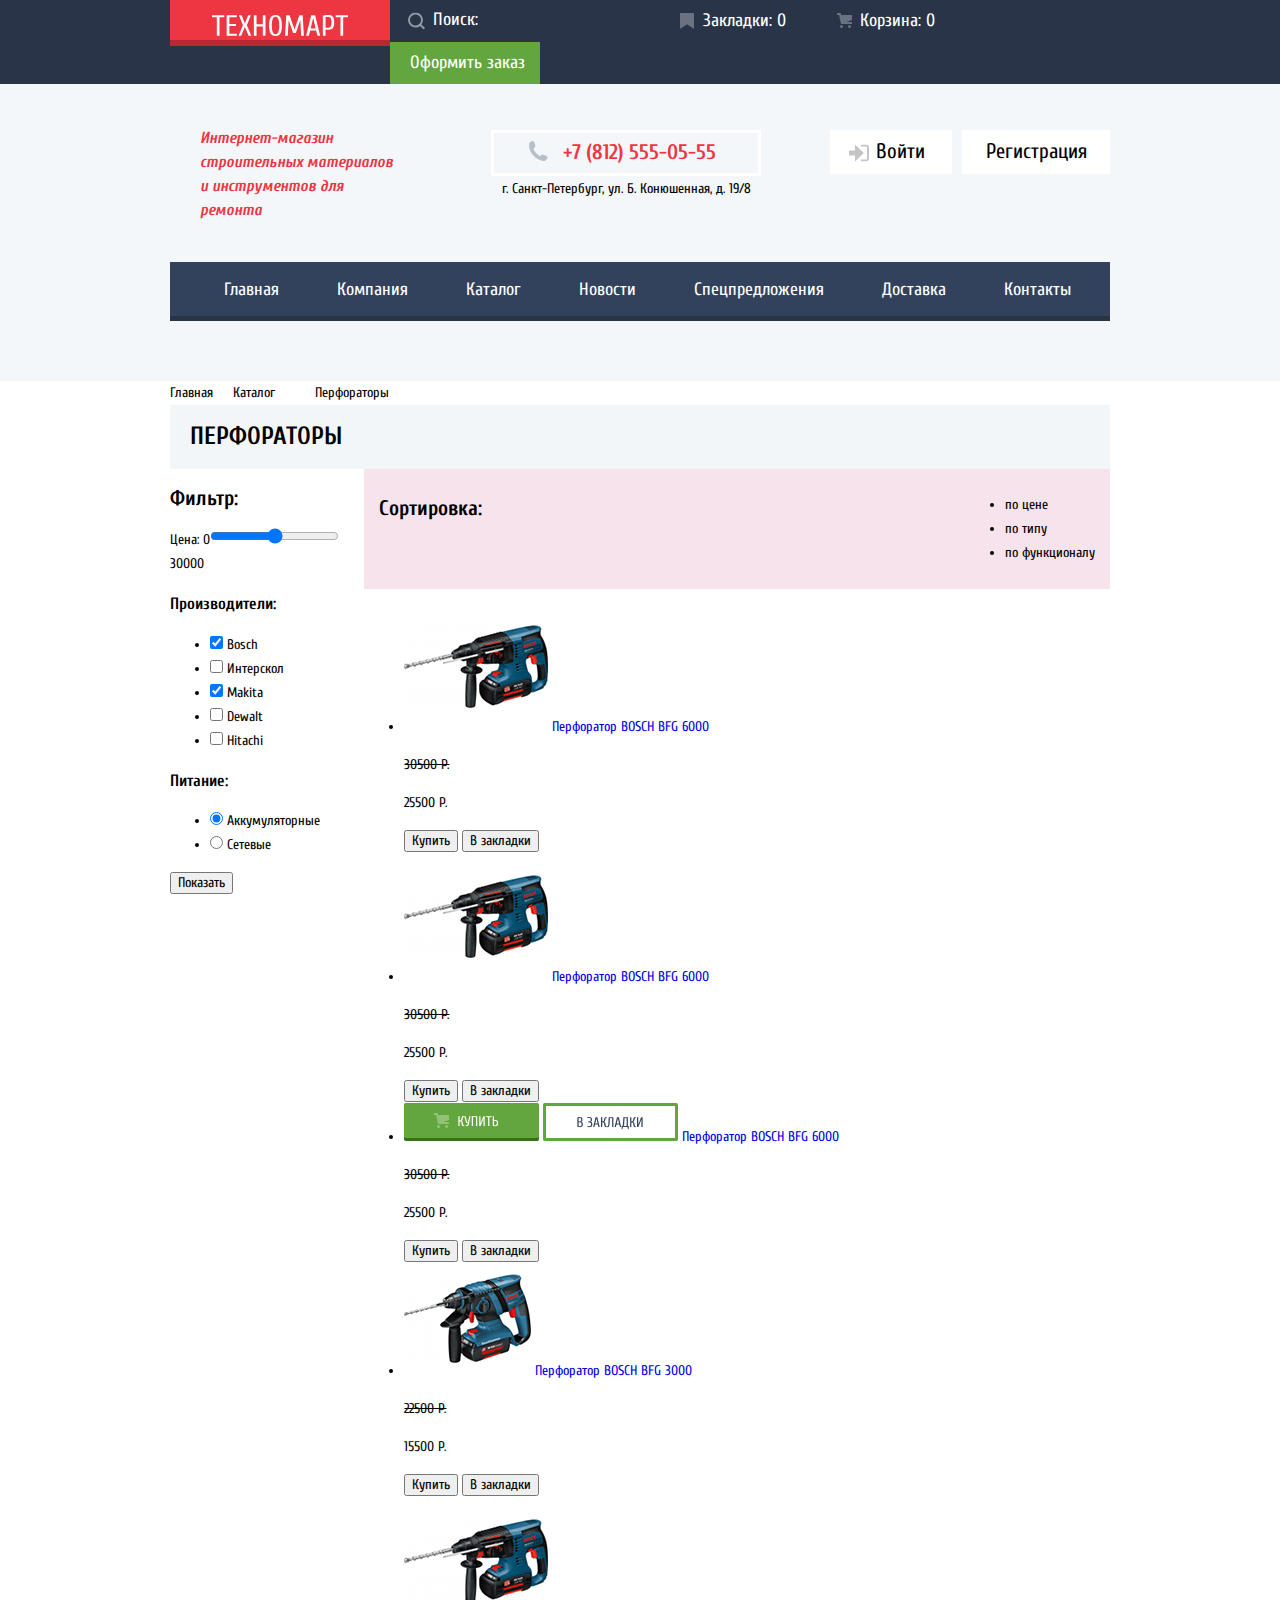
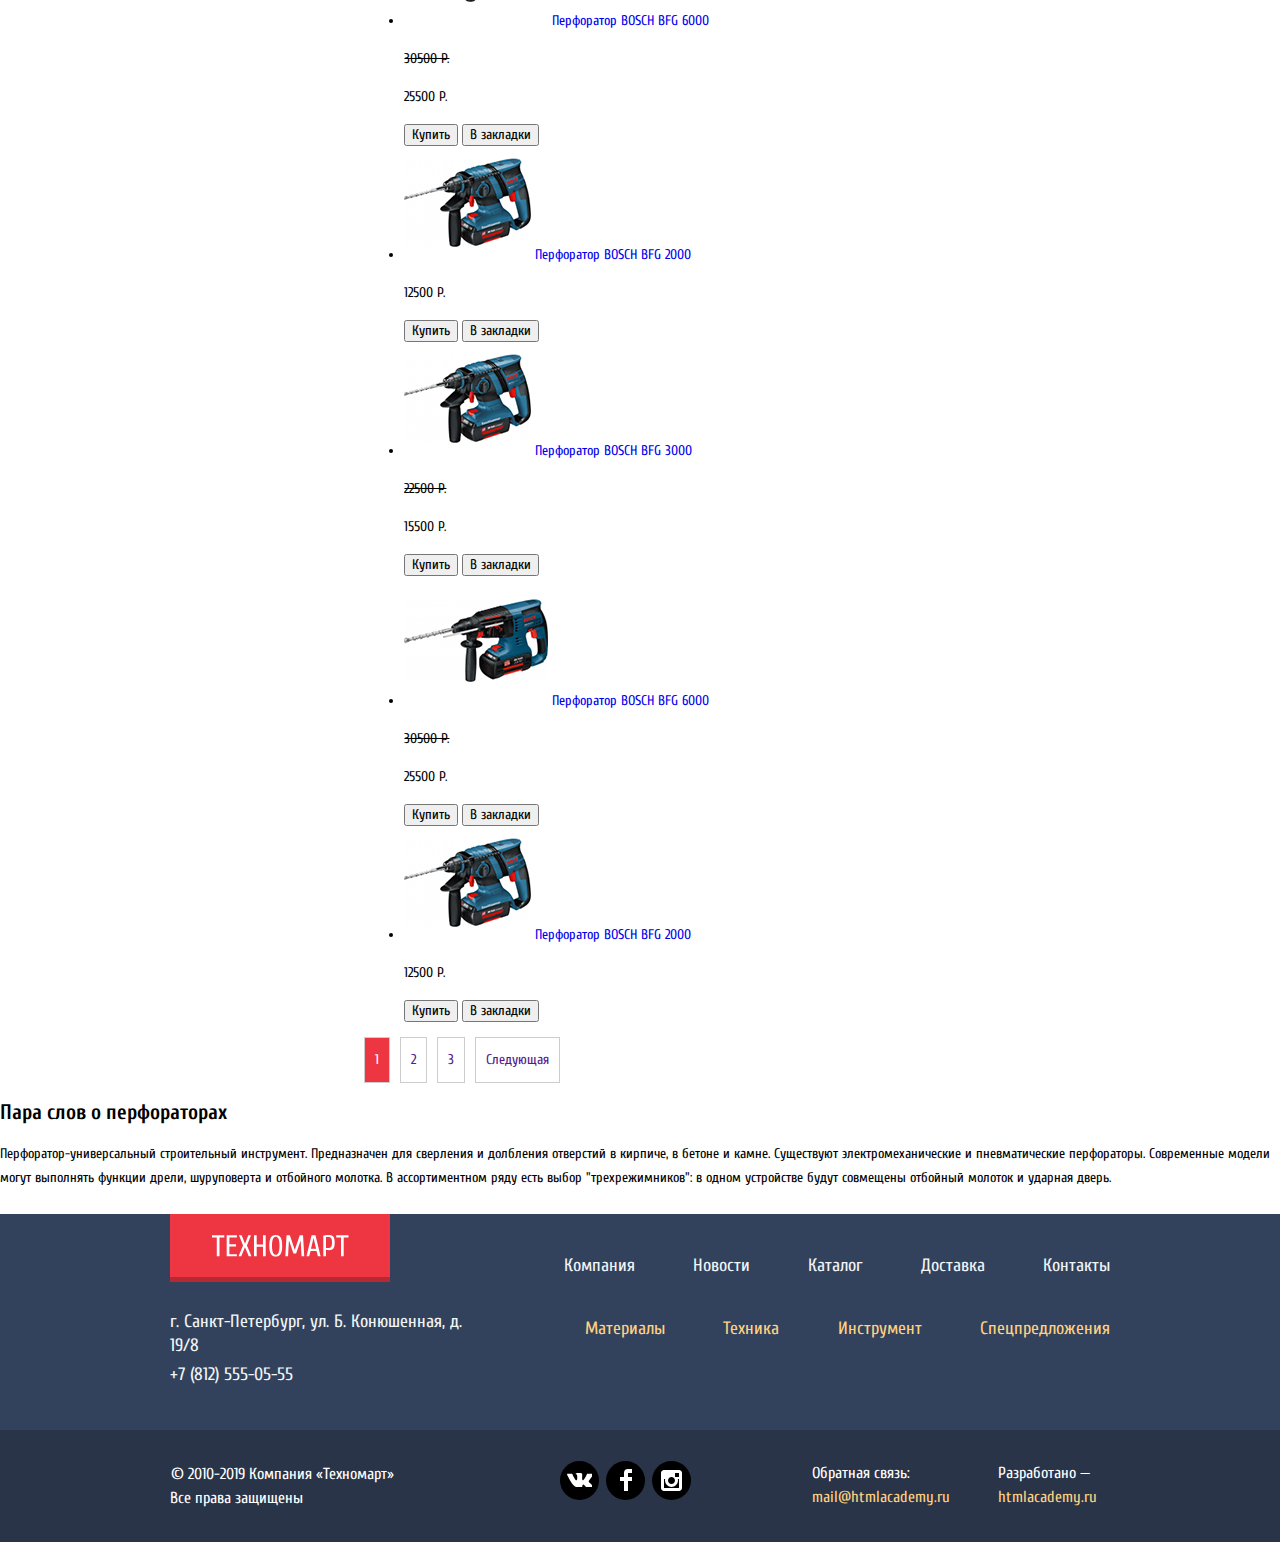
==== commit d9b4fd8d: "продолжаем декоративное оформление" ====
--- a/catalog.html
+++ b/catalog.html
@@ -14,16 +14,18 @@
 
 
 <body>
+    <!--шапка сайта header-->
     <header class="header">
         <div class="up-header">
-            <div class="up-header-container">
-                <a class="up-logo" href="#"><img src="./img/content/logo.svg" alt="Логотип"></a>
+            <div class="up-header-container wrapper">
+                <span class="up-logo-plug"></span>
+                <a class="up-logo" href="#"><img src="./img/svg/logo-technomart.svg" alt="Логотип"></a>
                 <div class="search-form-container">
                     <form action="https://echo.htmlacademy.ru " method="get" class="search-form" aria-label="Форма обратной связи">
 
-                        <input class="search-form-input" type="search" name="search" id="search">
+                        <input class="search-form-input" type="search" name="search" id="search" required>
                         <label class="search-form-label" for="search">
-                            Поиск
+                            Поиск:
                         </label>
                         <svg class="search-form-icon" xmlns="http://www.w3.org/2000/svg" width="17" height="17" viewBox="0 0 17 17">
                             <path d="M17 15.586l-3.542-3.542A7.465 7.465 0 0 0 15 7.5 7.5 7.5 0 1 0 7.5 15c1.71 0 3.282-.579 4.544-1.542L15.586 17 17 15.586zM2 7.5C2 4.467 4.467 2 7.5 2 10.532 2 13 4.467 13 7.5c0 3.032-2.468 5.5-5.5 5.5A5.506 5.506 0 0 1 2 7.5z" /></svg>
@@ -36,17 +38,17 @@
 
                 <a class="up-header-link up-header-link-cart" href="#">Корзина: <span>0</span></a>
                 <button type="button" class="
-                create-order">Оформить заказ</button>
+                create-order"><span class="create-order-text">Оформить заказ</span></button>
             </div>
         </div>
-        <div class="center-header">
+        <div class="center-header wrapper">
             <h1 class="heading">Интернет-магазин строительных материалов и&nbsp;инструментов для ремонта</h1>
             <div class="contacts">
                 <a class="phone-link" href="tel:+78125550555"><span class="phone">+7 (812) 555-05-55</span></a>
                 <address class="address">г. Санкт-Петербург, ул. Б. Конюшенная, д. 19/8</address>
             </div>
-<!--Блок логинов -->
-        <div>
+            <!--Блок логинов -->
+            <!-- <div>
             <img src="./img/svg/icon-user.svg" alt="">
             <p>
                 Равшан Джамшутович
@@ -61,12 +63,30 @@
                     <a href=""> Личный кабинет</a>
                 </li>
             </ul>
+        </div>-->
+            <ul class="login-block">
+                <li class="login-item">
+                    <a class="login-entry login-link" href="#"><span class="login-text">
+                            <em class="login-entry-icon">
+                                <svg xmlns="http://www.w3.org/2000/svg" width="20" height="17" viewBox="0 0 20 17">
+                                    <path d="M14.875 8.5L6 0v6H0v5h6v6z" />
+                                    <path d="M16.986 15.01h-5.027V17h5.027c2.178 0 3.004-1.81 3.029-3.026V3.028C19.99 1.811 19.164 0 16.986 0h-5.027v1.99h5.027c.839 0 .992.681 1.01 1.057v10.904c-.017.376-.171 1.059-1.01 1.059z" />
+                                </svg>
+                            </em>Войти</span>
+                    </a>
+                </li>
+                <li class="login-item">
+                    <a class="login-link login-registration" href="#">Регистрация</a>
+                </li>
+            </ul>
         </div>
-        <nav class="down-header">
+
+
+        <nav class="down-header wrapper">
             <h2 class="visually-hidden"> Навигация по сайту</h2>
             <ul class="down-header-list">
                 <li class="down-header-item">
-                    <a class="down-header-link" href="#">Главная</a>
+                    <a class="down-header-link" href="index.html">Главная</a>
                 </li>
                 <li class="down-header-item">
                     <a class="down-header-link" href="#">Компания</a>
@@ -87,76 +107,95 @@
                     <a class="down-header-link" href="#">Контакты</a>
                 </li>
             </ul>
+
+        </nav>
     </header>
     <main>
 
         <!--хлебные крошки -->
-        <div>
-            <ul>
-                <li>
-                    <a href=#>Каталог</a>
-                </li>
-                <li>
-                    <a href=#>Инструмент</a>
-                </li>
-                <li>
-                    <a href=#>Перфораторы</a>
-                </li>
-            </ul>
-        </div>
-        <h2>Пурфораторы</h2>
-        <aside>
-            <h2>Фильтр:</h2> <!-- Посмотреть с заголовками-->
-            <form action="https://echo.htmlacademy.ru/courses" method="post">
-                <h3 class="visually-hidden">Диапазон цены</h3>
-                <div class="">
-                    <label for="dayscount">Цена:</label>
-                    0<input type="range" id="price range" name="price count" min="100" max="30000" step="100"> 30000
-                </div>
-                <h3>Производители:</h3>
-                <ul>
-                    <li>
-                        <input type="checkbox" name="bosch" id="bosch" checked>
-                        <label for="bosch">Bosch</label>
+        <section class="wrapper">
+            <h3 class="visually-hidden">История страниц</h3>
+            <ul class="bread-crambs">
+                <li class="bread-crambs-item">
+                    <a class="bread-crambs-link" href=#>Главная</a>
+                </li>
+                <li class="bread-crambs-item">
+                    <a class="bread-crambs-link" href=#>Каталог</a>
+                </li>
+                <li class="bread-crambs-item">
+                    <a class="bread-crambs-link" href=#Инструмент></a>
+                </li>
+                <li class="bread-crambs-item">
+                    <a class="bread-crambs-link" href=#>Перфораторы</a>
+                </li>
+            </ul>
+        </section>
+        <h2 class=" title-category wrapper">Перфораторы</h2>
+        <div class="wrapper catalog-section">
+            <aside class="filter">
+                <h2>Фильтр:</h2> <!-- Посмотреть с заголовками-->
+                <form action="https://echo.htmlacademy.ru/courses" method="post">
+                    <h3 class="visually-hidden">Диапазон цены</h3>
+                    <div class="">
+                        <label for="dayscount">Цена:</label>
+                        0<input type="range" id="price range" name="price count" min="100" max="30000" step="100"> 30000
+                    </div>
+                    <h3>Производители:</h3>
+                    <ul>
+                        <li>
+                            <input type="checkbox" name="bosch" id="bosch" checked>
+                            <label for="bosch">Bosch</label>
+                        </li>
+                        <li>
+                            <input type="checkbox" name="interskol" id="interskol">
+                            <label for="interskol">Интерскол</label>
+                        </li>
+                        <li>
+                            <input type="checkbox" name="makita" id="makita" checked>
+                            <label for="makita">Makita</label>
+                        </li>
+                        <li>
+                            <input type="checkbox" name="dewalt" id="dewalt">
+                            <label for="dewalt">Dewalt</label> </li>
+                        <li>
+                            <input type="checkbox" name="hitachi" id="hitachi">
+                            <label for="hitachi">Hitachi</label>
+                        </li>
+                    </ul>
+                    <h3>Питание:</h3>
+                    <ul>
+                        <li>
+                            <input type="radio" name="battery" id="battery" checked>
+                            <label for="battery">Аккумуляторные</label>
+                        </li>
+                        <li>
+                            <input type="radio" name="power" id="network">
+                            <label for="network">Сетевые</label>
+                        </li>
+                    </ul>
+                    <input type="submit" value="Показать">
+                </form>
+            </aside>
+<div class="catalog-section-main">
+            <div class="sorting">
+                <h2>Сортировка:</h2>
+                <ul class="sorting-list">
+                    <li class="sorting-item">
+                        <input type="radio" class="sorting-radio visually-hidden" name="sorting-type">
+                    <label for="" class="sorting-label">по цене</label>
                     </li>
-                    <li>
-                        <input type="checkbox" name="interskol" id="interskol">
-                        <label for="interskol">Интерскол</label>
+                    <li class="sorting-item"> 
+                    
+                    <input type="radio" class="sorting-radio visually-hidden" name="sorting-type">
+                    <label for="" class="sorting-label">по типу</label>
+                    
                     </li>
-                    <li>
-                        <input type="checkbox" name="makita" id="makita" checked>
-                        <label for="makita">Makita</label>
-                    </li>
-                    <li>
-                        <input type="checkbox" name="dewalt" id="dewalt">
-                        <label for="dewalt">Dewalt</label> </li>
-                    <li>
-                        <input type="checkbox" name="hitachi" id="hitachi">
-                        <label for="hitachi">Hitachi</label>
-                    </li>
+                    <li class="sorting-item">                     <input type="radio" class="sorting-radio visually-hidden" name="sorting-type">
+                    <label for="" class="sorting-label">по функционалу</label>
+                     </li>
+
                 </ul>
-                <h3>Питание:</h3>
-                <ul>
-                    <li>
-                        <input type="radio" name="battery" id="battery" checked>
-                        <label for="battery">Аккумуляторные</label>
-                    </li>
-                    <li>
-                        <input type="radio" name="power" id="network">
-                        <label for="network">Сетевые</label>
-                    </li>
-                </ul>
-                <input type="submit" value="Показать">
-            </form>
-        </aside>
-        <div>
-            <h2>Сортировка:</h2>
-            <ul>
-                <li>по цене</li>
-                <li> по типу</li>
-                <li>по функционалу</li>
-
-            </ul>div>
+            </div>
             <ul>
                 <li>
                     <!--Карточка 1-->
@@ -257,20 +296,27 @@
                     </div>
                 </li>
             </ul>
-
-
-            <div>
-                <h2>
-                    Пара слов о перфораторах
-                </h2>
-                <p>Перфоратор-универсальный строительный инструмент. Предназначен для сверления и долбления отверстий в кирпиче, в бетоне и камне. Существуют электромеханические и пневматические перфораторы. Современные модели могут выполнять функции дрели, шуруповерта и отбойного молотка. В ассортиментном ряду есть выбор "трехрежимников": в одном устройстве будут совмещены отбойный молоток и ударная дверь.
-                </p>
-            </div>
+            <ul class="catalog-pages">
+                <li class="catalog-pages-item"><a href="" class="catalog-pages-link  catalog-pages-link-active">1</a></li>
+                <li class="catalog-pages-item"><a href="" class="catalog-pages-link">2</a></li>
+                <li class="catalog-pages-item"><a href="" class="catalog-pages-link">3</a></li>
+                <li class="catalog-pages-item"><a href="" class="catalog-pages-link">Следующая</a></li>
+            </ul>
+        </div> 
+           </div> 
+        <div>
+            <h2>
+                Пара слов о перфораторах
+            </h2>
+            <p>Перфоратор-универсальный строительный инструмент. Предназначен для сверления и долбления отверстий в кирпиче, в бетоне и камне. Существуют электромеханические и пневматические перфораторы. Современные модели могут выполнять функции дрели, шуруповерта и отбойного молотка. В ассортиментном ряду есть выбор "трехрежимников": в одном устройстве будут совмещены отбойный молоток и ударная дверь.
+            </p>
+        </div>
     </main>
     <!-- Не забыть скопировать доделанный футер с главной стр-->
+    <!--Подвал сайта-->
     <footer class="footer">
         <div class="up-footer">
-            <div class="up-footer-container">
+            <div class="up-footer-container wrapper">
                 <div class="up-footer-left">
                     <a class="footer-logo" href="">
                         <img src="./img/content/logo_foter.svg" alt="Логотип">
@@ -364,7 +410,6 @@
 
     </footer>
 
-
 </body>
 
 </html>
--- a/css/style.css
+++ b/css/style.css
@@ -1,4 +1,3 @@
-
 /*Кастомные свойсва*/
 :root {
 
@@ -10,6 +9,7 @@
     --up_down-light: #32425C;
     --basic-red: #EE3643;
     --basic-green: #63A63E;
+    --success:#5FBB2D;
     --dark-red-click: #BA2732;
     --wight: #FFFFFF;
     --special-yellowlight: #FFD180;
@@ -17,9 +17,16 @@
     --special-lilac: #DC91D8;
     --special-greenlight: #8ED78F;
     --basic-grey: #3D546F;
+    --basic-error: #BA2732;
+    --basic-main: #F3F7F9;
 }
 
 /*
+#63A63F
+#518534;
+63A63E
+#32425C
+var(--up_down-light);
 #161D29;
 background: #5FBB2D;/* Успех 
 
@@ -48,7 +55,7 @@
     line-height: 24px;
     color: #000000;
     background-color: var(--wight);
-
+  
 }
 
 img {
@@ -75,19 +82,23 @@
     width: 940px;
     margin: 0 auto;
 }
-*, *::before, *::after {
+
+*,
+*::before,
+*::after {
     box-sizing: border-box;
 }
+
 /*--шапка сайта header*/
 
 .header {
-    background: rgba(0, 0, 0, 0.1);
-    padding-bottom: 120px;
+    background: var(--basic-main);
+    padding-bottom: 60px;
 }
 
 .up-header {
     background: var(--up_down-dark);
-    color: #ffffff;
+    color: var(--wight);
     margin: 0;
     padding: 0;
 
@@ -97,53 +108,71 @@
     position: relative;
     display: flex;
     flex-wrap: wrap;
-    justify-content: space-between;
     flex-direction: row;
     align-items: center;
-    margin-bottom: 5px;
+    margin-bottom: 3px;
+    padding-left: 220px;
 }
 
 .up-logo {
-    margin-top: 4px;
-    padding: 0;
-    position: absolute;
-
-}
-
-.up-logo-plug {
-    width: 206px;
+    width: 220px;
     height: 40px;
+    padding: 11px 0 0 0;
+    position: absolute;
+    top: 0px;
+    left: 0px;
+    display: flex;
+    justify-content: center;
+    align-items: center;
+    background: var(--basic-red);
+    box-shadow: 0 6px 0 var(--basic-error);
+
+}
+
+.up-logo:active {
+    background: black;
+    /*var( --dark-red-click);*/
+}
+
+
+
+.up-logo-img {
+    display: block;
+    width: 109px;
+
 }
 
 .search-form-container {
 
-    width: 219px;
+    width: 272px;
+    height: 42px;
+    margin: 0 20px 0 0;
+
+}
+
+.search-form {
+    position: relative;
+    display: block;
     height: 100%;
-    margin: 0 30px 0 0;
-}
-
-.search-form {
-    position: relative;
-    display: block;
+    width: 100%;
+}
+
+.search-form-input {
+    position: relative;
+    z-index: 1;
+    display: block;
+    padding: 0 0 0 40px;
     height: 100%;
-}
-
-.search-form-input {
-    position: relative;
-    z-index: 1;
-    display: block;
-    padding: 0 0 0 40px;
-    height: 40px;
+    width: 100%;
     background: transparent;
     border: none;
-
 }
 
 .search-form-icon {
     position: absolute;
     width: 17px;
     height: 17px;
-    left: 5px;
+    left: 18px;
     top: 50%;
     transform: translateY(-50%);
     z-index: 100;
@@ -152,7 +181,7 @@
 }
 
 .search-form-input:focus {
-    background: #ffffff;
+    background: var(--wight);
     outline: none;
 
 }
@@ -172,7 +201,7 @@
 }
 
 .search-form-input:valid {
-    background: #ffffff;
+    background: var(--wight);
     outline: none;
 }
 
@@ -193,8 +222,8 @@
 
 .search-form-label {
     position: absolute;
-    left: 30px;
-    top: 10px;
+    left: 43px;
+    top: 8px;
     font-size: 18px;
 }
 
@@ -204,15 +233,20 @@
 }
 
 .up-header-link {
-    position: relative;
-    color: #ffffff;
+    margin: 0;
+    display: block;
+    position: relative;
+    color: var(--wight);
     font-size: 18px;
-    margin-left: 5px;
-    padding-left: 20px;
+    padding: 9px 0 9px 21px;
 }
 
 .up-header-link-bookmarks {
-    margin-right: 20px;
+    margin-right: 53px;
+}
+
+.up-header-link-cart {
+    margin-right: 26px;
 }
 
 .up-header-link:hover {
@@ -223,13 +257,13 @@
     content: "";
     display: block;
     position: absolute;
-    top: 0;
-    left: -3px;
+    top: 13px;
+    left: -2px;
 
     background-repeat: no-repeat;
     background-position: center center;
     background-size: cover;
-    opacity: 0.5;
+    opacity: 0.3;
 
 }
 
@@ -244,6 +278,10 @@
 
 }
 
+.up-header-link-bookmarks:active {
+    background: #161D29;
+}
+
 .up-header-link-cart::before {
     background-image: url("../img/svg/icon-cart.svg");
     width: 15px;
@@ -253,12 +291,19 @@
 .create-order {
     height: 42px;
     width: 150px;
-    font-size: 14px;
-    background: #63A63E;
-    color: #ffffff;
-    padding: 7px 10px;
+    font-size: 18px;
+    background: var(--basic-green);
+    color: var(--wight);
     cursor: pointer;
     border: none;
+    position: relative;
+
+}
+
+.create-order-text {
+    position: absolute;
+    top: 11px;
+    left: 20px;
 }
 
 .create-order:hover {
@@ -271,8 +316,8 @@
     flex-direction: row;
     align-items: center;
     max-width: 940px;
-    padding-top: 42px;
-    padding-bottom: 44px;
+    padding-top: 43px;
+    padding-bottom: 40px;
     align-items: flex-start;
 }
 
@@ -281,7 +326,7 @@
     margin: 0;
     padding: 0;
     width: 228px;
-    color: #EE3643;
+    color: var(--basic-red);
     font-size: 16px;
     font-style: italic;
     padding-left: 30px;
@@ -289,39 +334,37 @@
     margin-top: -4px;
 }
 
+.contacts {
+    width: 270px;
+    margin: 0 0 0 24px;
+}
+
 .login-block {
-    margin: 0;
-    padding: 0;
-    width: 325px;
-    display: flex;
-    justify-content: space-between;
-    flex-direction: row;
-
+    position: relative;
+    margin: 0;
+    padding: 0;
+    width: 280px;
 }
 
 .login-item {
     list-style-type: none;
-    margin-left: 10px;
 }
 
 .login-link {
-    display: block;
-    background: #ffffff;
-    padding: 10px 20px;
-
+    position: absolute;
+    display: block;
+    background: var(--wight);
+    font-size: 21px;
     color: #000000;
-
 }
 
 .login-entry-icon {
     width: 15px;
     height: 15px;
     position: absolute;
-    top: 50%;
-    left: 0;
+    top: 44%;
+    left: 3px;
     transform: translateY(-50%);
-
-
 }
 
 .login-entry-icon svg {
@@ -334,41 +377,43 @@
 }
 
 .login-link:hover {
-    color: #EE3643;
+    color: var(--basic-red);
 }
 
 .login-entry {
-
-    position: relative;
-    color: #000000;
-    margin-left: 10px;
+    padding: 9px 27px 11px 16px;
+    position: absolute;
+    left: 0;
 }
 
 .login-text {
     position: relative;
     padding-left: 30px;
-}
-
-.contacts {
-    width: 270px;
-    margin: 0 0 0 69px;
-
-}
+
+}
+
+.login-registration {
+    top: 0px;
+    right: 0px;
+    padding: 9px 23px 11px 24px;
+}
+
 
 .phone-link {
     display: block;
-    border: 1px solid #ffffff;
+    border: 3px solid var(--wight);
     text-align: center;
-    padding-top: 8px;
-    padding-bottom: 10px;
+    padding-top: 7px;
+    padding-bottom: 6px;
 }
 
 .phone {
     display: inline-block;
-    padding-left: 30px;
-    position: relative;
-    color: #EE3643;
-    font-size: 20px;
+    padding-left: 27px;
+    position: relative;
+    color: var(--basic-red);
+    font-size: 21px;
+    font-weight: bold;
 
 
 }
@@ -378,8 +423,8 @@
     position: absolute;
     width: 20px;
     height: 20px;
-    top: 0;
-    left: 0;
+    top: 1px;
+    left: -8px;
     background: url(../img/svg/icon-phone.svg) no-repeat center center;
     background-size: cover;
 }
@@ -388,12 +433,10 @@
     font-style: normal;
     font-size: 14px;
     text-align: center;
-    margin-top: 10px;
+    margin-top: 1px;
 }
 
 .down-header {
-    padding-top: 10px;
-    padding-bottom: 9px;
     background: var(--up_down-light);
     border-bottom: 5px solid #293449;
 }
@@ -401,42 +444,52 @@
 .down-header-list {
     display: flex;
     flex-direction: row;
-    justify-content: space-around;
     align-items: center;
     position: relative;
-    font-size: 14px;
-    margin: 0;
-    padding: 0;
-    color: #ffffff;
+    font-size: 18px;
+    margin: 0;
+    padding: 0;
+    color: var(--wight);
     list-style-type: none;
+    padding-left: 27px;
 }
 
 .down-header-link {
-    color: #ffffff;
-    display: block;
-    padding: 10px 20px;
-}
-
-.down-header-link:hover,
-.down-header-link:focus {
-    background-color: var(--dark-background);
+    color: var(--wight);
+    display: block;
+    padding: 6px 20px 0 0;
+}
+
+.down-header-item:hover,
+.down-header-item:focus {
+    background-color: var(--up_down-dark);
+}
+
+.down-header-item:active {
+    opacity: 0.3;
+    background-color: #1D2739;
+}
+
+.down-header-item {
+    padding: 10px 11px 14px 27px;
 }
 
 /*Преимущества*/
 .benefits {
-    color: #ffffff;
+    color: var(--wight);
+    margin-bottom: 59px;
 
 }
 
 .benefits-list {
-    margin: 0;
+    margin-top: 61px;
     padding: 0;
     list-style-type: none;
     display: grid;
     grid-gap: 20px;
     grid-template-columns: 300px 300px 300px;
     grid-template-rows: 123px 123px 123px;
-    margin-bottom: 55px;
+
 }
 
 .benefits-list-item {
@@ -449,8 +502,6 @@
 .benefits-list-item::before {
     content: "";
     position: absolute;
-    right: 60px;
-    top: 40px;
     display: block;
 }
 
@@ -463,7 +514,11 @@
     background: url("../img/svg/icon-1.svg") no-repeat top left;
     width: 44px;
     height: 65px;
-}
+    right: 42px;
+    top: 32px;
+
+}
+
 
 .benefits-list-item-tool {
     background-color: #3BBCE3;
@@ -471,8 +526,10 @@
 
 .benefits-list-item-tool::before {
     background: url("../img/svg/icon-2.svg") no-repeat top left;
-    width: 70px;
+    width: 75px;
     height: 65px;
+    right: 29px;
+    top: 33px;
 }
 
 .benefits-list-item-technic {
@@ -481,8 +538,11 @@
 
 .benefits-list-item-technic::before {
     background: url("../img/svg/icon-3.svg") no-repeat top left;
-    width: 70px;
-    height: 65px;
+    width: 76px;
+    height: 63px;
+    top: 30px;
+    left: 192px;
+
 }
 
 .benefits-list-item-slider {
@@ -501,7 +561,9 @@
 .benefits-list-item-discount::before {
     background: url("../img/svg/icon-4.svg") no-repeat top left;
     width: 60px;
-    height: 65px;
+    height: 71px;
+    right: 43px;
+    top: 26px;
 }
 
 .benefits-list-item-delivery {
@@ -513,26 +575,59 @@
     background: url("../img/svg/icon-5.svg") no-repeat top left;
     width: 78px;
     height: 65px;
+    right: 30px;
+    top: 32px;
 }
 
 .benefits-list-header {
     font-size: 24px;
     font-weight: bold;
-    padding: 0;
+    padding: 4px;
+
     margin: 0;
 }
 
 .benefits-list-link {
     position: absolute;
-    display: inline-block;
-    padding: 12px 33px;
     background-color: rgba(255, 255, 255, 0.4);
-    font-size: 18px;
-    color: #ffffff;
+    color: var(--wight);
+    font-size: 14px;
+    text-transform: uppercase;
+}
+
+.benefits-list-link-material {
+    pposition: absolute;
+    top: 63px;
+    left: 25px;
+    padding: 7px 24px 8px 23px;
+}
+
+.benefits-list-link-tool {
+    position: absolute;
+    top: 63px;
+    left: 26px;
+    padding: 7px 27px 8px 22px;
+}
+
+.benefits-list-link-technic {
+    position: absolute;
+    top: 63px;
+    left: 23px;
+    padding: 7px 33px 8px 29px;
+}
+
+.benefits-list-link-discount {
+    position: absolute;
     top: 62px;
-    font-size: 12px;
-    text-transform: uppercase;
-
+    left: 25px;
+    padding: 7px 22px 8px 21px;
+}
+
+.benefits-list-link-delivery {
+    position: absolute;
+    top: 63px;
+    left: 25px;
+    padding: 7px 36px 8px 35px;
 }
 
 /* cлайдер*/
@@ -543,35 +638,39 @@
 }
 
 .gallery-item h3 {
-    
+
     width: 60%;
     margin: 0;
     font-size: 37px;
-    padding: 18px 0 0 24px;
+    padding: 27px 0 9px 27px;
     text-transform: uppercase;
     font-weight: normal;
     color: var(--wight);
     margin-bottom: 5px;
 }
+
 .gallery-catalog-link {
-     position: absolute;
-   display: block;
+    position: absolute;
+    display: block;
     background-color: var(--basic-red);
     font-size: 14px;
     text-transform: uppercase;
     color: var(--wight);
-    margin: 114px 20px 0 25px;
-    padding: 14px 45px 9px 45px;
-  
-}
+    margin: 0;
+    padding: 7px 45px 7px 48px;
+    bottom: 27px;
+    left: 23px;
+}
+
 .gallery-text {
     display: inline-block;
     color: var(--wight);
     font-size: 17px;
-     margin: 0px 0px 0 25px;
-    padding: 0px 0px 0px 0px; 
+    margin: 0px 0px 0 25px;
+    padding: 0px 0px 0px 0px;
     word-spacing: 4px;
 }
+
 .gallery-list {
     width: 100%;
     height: 100%;
@@ -600,34 +699,39 @@
     background: #888000 url("../img/content/banner1.jpg") no-repeat top left;
     background-size: cover;
 }
-.ticks-button { position: absolute;
-    bottom: 30px;
-    width: 180px;
-    display: flex;
-    justify-content: space-around;
-    top:50px;
-    }
-
-/*.tick { display: block;
-    width: 10px;
-    height: 10px;
-    background: #ffffff;
-    box-sizing: content-box; 
-    z-index: 20; */
-}
-.tick-left { 
-}
+
+
+
+.tick {
+    display: block;
+    position: absolute;
+    width: 30px;
+    height: 39px;
+
+    box-sizing: content-box;
+    top: 53%;
+    transform: translateY(-50%);
+    z-index: 20;
+    cursor: pointer;
+
+}
+
+.tick-left {
+    left: 24px;
+}
+
 .tick-right {
+    right: 13px;
 }
 
 .tick-left:checked ~ .gallery-list .gallery-item-drills {
-    display: block; 
-}
-    
+    display: block;
+}
+
 
 .tick-right:checked ~ .gallery-list .gallery-item-hammers {
-    display: block;  
-} 
+    display: block;
+}
 
 .round-button {
     margin: 0;
@@ -640,35 +744,45 @@
     justify-content: space-between;
     left: 50%;
     transform: translateX(-50%);
-}
+    bottom: 36px;
+}
+
 .round-button-label {
     display: block;
     width: 10px;
     height: 10px;
     border-radius: 50%;
-    background: #ffffff;
+    background: var(--wight);
     box-sizing: content-box;
-    
-}
-.switch-first:checked ~.gallery-list .gallery-item-drills {
-    display: block; 
-}
-.switch-second:checked ~.gallery-list .gallery-item-hammers {
-    display: block; 
-}
-
-.switch-first:checked ~.round-button .round-button-label-first {
-width: 6px;
-height: 6px;
-background: red;
-border: 2px solid #ffffff;  
-}
-.switch-second:checked ~.round-button .round-button-label-second {
-width: 6px;
-height: 6px;
-background: red;
-border: 2px solid #ffffff;  
-}
+
+}
+
+.switch-first:checked ~ .gallery-list .gallery-item-drills {
+    display: block;
+}
+
+.switch-second:checked ~ .gallery-list .gallery-item-hammers {
+    display: block;
+}
+
+.switch-first:checked ~ .round-button .round-button-label-first {
+    width: 6px;
+    height: 6px;
+    background: red;
+    border: 2px solid var(--wight);
+}
+
+.switch-second:checked ~ .round-button .round-button-label-second {
+    width: 6px;
+    height: 6px;
+    background: red;
+    border: 2px solid var(--wight);
+}
+
+.popular-goods-section {
+    overflow-x: hidden;
+}
+
 /*Карточки товаров*/
 
 /* 
@@ -683,7 +797,20 @@
 background-size: 50% 50%;
 background-repeat: no-repeat;*/
 
-
+.var2 {
+    background: #58a;
+    background: linear-gradient(-135deg, transparent 26px, red 0) top right, linear-gradient(-45deg, transparent 26px, red 0) bottom right;
+    background-size: 100% 50%;
+    background-repeat: no-repeat;
+    text-overflow: ellipsis;
+    white-space: nowrap;
+    padding: 25px 65px 25px 20px;
+    display: inline-block;
+    margin: 0 auto;
+    border-radius: 10px 0 0 10px;
+    color: #fff;
+    font-size: 22px;
+}
 
 
 .popular-goods {
@@ -694,14 +821,16 @@
     justify-content: space-between;
     flex-direction: row;
     align-items: center;
-
-}
+    margin-bottom: 20px;
+
+}
+
 
 .popular-goods-heading {
     width: 60%;
     margin: 0;
     font-size: 30px;
-    padding: 29px 0 28px 28px;
+    padding: 33px 0 32px 28px;
     text-transform: uppercase;
     font-weight: normal;
     color: var(--up_down-light);
@@ -714,32 +843,166 @@
     font-size: 14px;
     text-transform: uppercase;
     color: var(--wight);
-    margin: 0 20px 0 0;
-    padding: 12px 25px 11px 24px;
+    margin: 0 13px 0 0;
+    padding: 8px 25px 5px 24px;
 
 }
 
 .popular-goods-list {
-    padding: 0;
-    display: grid;
+    margin: 0;
+    padding: 0;
+    display: flex;
     list-style-type: none;
-    grid-gap: 20px;
-    grid-template-columns: 220px 220px 220px 220px;
-    grid-template-rows: 318px;
-    margin-bottom: 59px;
+    justify-content: flex-start;
+    flex-wrap: wrap;
+    margin-bottom: 49px;
+    width: calc(100% + 20px);
+
 }
 
 .popular-goods-item {
-
-    margin-top: 20px;
-    display: flex;
-    justify-content: space-between;
-    flex-direction: column;
+    padding-bottom: 92px;
+    width: 220px;
+    margin-right: 20px;
+    margin-bottom: 20px;
+    position: relative;
+    border: 1px solid #EAEAEA;
+}
+ .popular-goods-item:hover {
+     box-shadow: 0 4px 15px rgba(0, 0, 0, 0.2);
+}
+
+.popular-goods-img-block {
+    width: 100%;
+    height: 150px;
+    margin-bottom: 15px;
+}
+
+.popular-goods-img-container {
+    width: 99%;
+    height: 114%;
+    display: flex;
+    justify-content: center;
     align-items: center;
-    position: relative;
-    border: 1px solid #EAEAEA;
-}
-
+}
+
+.popular-goods-img {
+    max-height: 100%;
+}
+
+.popular-goods-buttons-container {
+    background-color: none;
+    width: 135px;
+    margin: 0 auto;
+    display: none;
+    padding-top: 40px;
+    
+}
+
+.popular-goods-button {
+    width: 100%;
+    height: 38px;
+    margin-bottom: 10px;
+    cursor: pointer;
+    border: none;
+    border-radius: 2px;
+    align-items: center;
+    text-transform: uppercase;
+
+}
+.popular-goods-button-buy {position: relative;
+    
+    color: var(--wight);
+    background: var(--basic-green);
+    box-shadow: 0 3px 0 #367315;
+}
+.popular-goods-button-buy::before {
+    background-image: url("../img/svg/icon-cart.svg");
+    width: 15px;
+    height: 15px;
+    z-index: 100;
+}
+
+.popular-goods-button-bookmarks {
+    color: var(--up_down-light);
+    background: var(--wight);
+    border: 3px solid #63A63F;
+}
+
+.popular-goods-button-buy:hover {
+     background: var(--success);
+}
+.popular-goods-button-bookmarks:hover{
+    border-color: var(--up_down-light); 
+}
+.popular-goods-button-buy:active {
+    outline: none;
+    border: none;
+    background: #518534;
+    
+}
+.popular-goods-button-bookmarks:active {
+    outline: none;
+    border: none;
+    border: 3px solid #D8D8D8;
+    color: #D8D8D8;
+}
+
+.popular-goods-button-buy:visited {
+    outline: none;
+    border: none;
+    color: var(--wight);
+    background: var(--basic-green);
+    box-shadow: 0 3px 0 #367315;
+}
+.popular-goods-button-bookmarks:visited {
+    outline: none;
+    border: none;
+    color: var(--up_down-light);
+    background: var(--wight);
+    border: 3px solid #63A63F;
+}
+
+
+
+.popular-goods-item:hover .popular-goods-img-container {
+
+    display: none;
+}
+
+.popular-goods-item:hover .popular-goods-buttons-container {
+
+    display: block;
+    
+}
+
+.new {
+position: relative;
+}
+.new::after {
+    content: "";
+    position: absolute;
+    width: 70px;
+    height: 70px;
+    display: block;
+    top:0;
+    right: 0;
+    background: url("../img/svg/catalog-new.svg" ) no-repeat top left;
+    
+}
+.popular-goods-price-container {
+    position: relative;
+    bottom: 0;
+    top: 0px;
+    right: 0px;
+}
+
+.popular-goods-butoon-price-old {
+    color: #A9A9A9;
+	text-decoration: line-through;
+    font-size: 18px;
+    font-weight: bold;
+}
 .popular-goods-item-links {
 
     width: 195px;
@@ -752,16 +1015,20 @@
 }
 
 .popular-goods-butoon-price {
-    max-width: 141px;
-    text-align: center;
-    display: block;
-    padding: 10px 0 10px 30px;
-    background-color: var(--basic-red);
-    font-size: 18px;
+    background: linear-gradient(-135deg, transparent 26px, var(--basic-red) 0) top right, linear-gradient(-45deg, transparent 26px, var(--basic-red) 0) bottom right;
+    background-size: 100% 50%;
+    background-repeat: no-repeat;
+    text-overflow: ellipsis;
+    white-space: nowrap;
+    padding: 7px 74px 7px 12px;
+    display: inline-block;
+    margin: 0 auto;
+    color: var( --wight);
+    font-size: 17px;
+    letter-spacing: 2px;
     font-weight: bold;
-    font: PT Sans;
-    color: var(--wight);
-    margin-left: 50px;
+    
+    
 }
 
 .popular-manufacturers {
@@ -772,13 +1039,14 @@
     justify-content: space-between;
     flex-direction: row;
     align-items: center;
+    margin-bottom: 20px;
 
 }
 
 .popular-manufacturers-heading {
     margin: 0;
     font-size: 30px;
-    padding: 29px 0 28px 28px;
+    padding: 33px 0 32px 28px;
     text-transform: uppercase;
     font-weight: normal;
     color: var(--up_down-light);
@@ -786,54 +1054,92 @@
 }
 
 .popular-manufacturers a {
-    margin-right: 20px;
-    display: inline-block;
-
     background-color: var(--basic-red);
     font-size: 14px;
     text-transform: uppercase;
     color: var(--wight);
-    padding: 12px 38px 11px 39px;
+    margin: 0 18px 0 0;
+    padding: 8px 39px 5px 38px;
 }
 
 .popular-manufacturers-list {
-
     padding: 0;
     display: grid;
     list-style-type: none;
     grid-gap: 20px;
-    grid-template-columns: 220px 220px 220px 220px;
-    grid-template-rows: 145px 145px;
-    margin-bottom: 70px;
-
-
+    grid-template-columns: 1fr 1fr 1fr 1fr;
+    margin-bottom: 71px;
+
+
+
+}
+
+.popular-manufacturers-link {
+    display: flex;
+    justify-content: center;
+    align-items: center;
+    width: 100%;
+    height: 145px;
+    border: 1px solid #EAEAEA;
+
+
+}
+
+.popular-manufacturers-link:hover {
+    box-shadow: 0 4px 20px rgba(0, 0, 0, 0.2);
 }
 
 .popular-manufacturers-item {
-    margin-top: 20px;
-    display: inline-block;
+    padding: 0 0 0 0;
     text-align: center;
-    border: 1px solid #EAEAEA;
+    vertical-align: middle;
 }
 
 /*Сервисы*/
 .services {
     width: 100%;
     background-color: #F1F5F7;
-    padding-top: 60px;
+    padding-top: 0px;
     padding-bottom: 100px;
 
 }
 
-.services h2 {
+/*.services h2 {
     font-size: 30px;
-    padding: 0;
+    padding: 68px 0 0px 0px;
+    margin: 0 0 40px 0;
     text-transform: uppercase;
     font-weight: normal;
-}
+}*/
 
 .service-title {
-    margin: 3px 0 28px 56px;
+    font-size: 30px;
+    padding: 68px 0 0px 0px;
+    text-transform: uppercase;
+    font-weight: normal;
+    margin: 3px 0 40px 0px;
+    color: var(--up_down-light);
+}
+
+.service-text {
+    display: block;
+    font-size: 14px;
+    word-spacing: -1px;
+    line-height: 0px;
+    margin: 0 0 24px 0;
+    padding: 0 0 0 0;
+    font-weight: bold;
+    line-height: 0px;
+}
+
+.service-text-second {
+    display: block;
+    font-size: 13px;
+    margin: 0 0 83px 0;
+    padding: 0 0 0 0;
+    font-weight: bold;
+    line-height: 0px;
+    word-spacing: 2px;
 }
 
 .services-container {
@@ -841,21 +1147,17 @@
     flex-direction: row;
     justify-content: space-between;
     position: relative;
-    font-size: 14px;
-    margin: 0;
-    padding: 0;
-
-
-
-}
-
+    margin: 0;
+    padding: 0;
+}
 
 .services-list {
-    width: 240px;
-    margin: 0;
-    padding: 0;
-    color: #ffffff;
+    width: 348px;
+    margin: 0;
+    padding: 0;
+    color: var(--wight);
     list-style-type: none;
+    font-size: 23px;
 
 }
 
@@ -866,12 +1168,11 @@
 
 .services-label {
     display: block;
-    background: #32425C;
-    padding-top: 15px;
-    padding-bottom: 15px;
+    background: var(--up_down-light);
+    padding-top: 18px;
+    padding-bottom: 20px;
     padding-left: 20px;
     cursor: pointer;
-
 
 }
 
@@ -879,6 +1180,7 @@
 .service-variant-list {
     width: 100%;
     margin-left: 50px;
+
 }
 
 .service-variant-item {
@@ -889,20 +1191,28 @@
 
 .service-radio:checked + .service-variant-item {
     display: block;
-
-}
+}
+
+/*.service-radio:checked ~.service-label {
+    background-color: aqua;
+}*/
 
 .service-variant-title {
     width: 320px;
-    margin: 40px 0 30px 145px;
+    margin: 0px 0 34px 30px;
+    font-size: 30px;
+    padding: 0px 0 0px 0px;
+    text-transform: uppercase;
+    font-weight: normal;
     color: var(--up_down-light);
 
 }
 
 .service-variant-text {
     padding: 0;
-    margin: 0;
-    width: 320px;
+    margin: 0 0 0 29px;
+    width: 324px;
+    word-spacing: -1px;
 }
 
 .service-variant-delivery {
@@ -923,53 +1233,93 @@
     font-size: 14px;
 }
 
+/*КАРТА*/
 .delivery-partners-map {
-    width: 940px;
     display: grid;
-    margin: 0 auto;
     grid-template-columns: auto 300px;
-    grid-template-rows: 356px;
-    padding: 0;
+
+    margin-bottom: 95px;
+
+
+
+
     outline: 1px solid black;
 
 }
 
-.delivery-partners-map-h2 {
+.delivery-partners-h2 {
     font-family: Cuprum;
     font-style: normal;
     font-weight: normal;
     font-size: 30px;
-    line-height: 30px;
+    line-height: 29px;
     text-transform: uppercase;
     color: #000000;
 
 }
 
 .delivery-partners {
-    display: inline-block;
+    position: relative;
     margin: 0;
     padding: 0;
     width: 478px;
     font-family: PT Sans;
-    font-style: normal;
+
     font-weight: normal;
     font-size: 13px;
-    line-height: 24px;
+}
+
+.delivery-partners-text {
+    margin: 0;
+    padding: 0;
+    width: 471px;
+    margin-bottom: 24px;
+}
+
+.delivery-partners-text-second {
+    margin: 0;
+    padding: 0;
+    width: 385px;
 
 }
 
 .delivery-partners-list {
-
-
+    padding: 0;
+    margin: 0;
     font-weight: bold;
-}
+    font-size: 15px;
+    list-style: none;
+    line-height: 36px;
+    margin-bottom: 22px;
+
+
+}
+
+.delivery-partner-item {
+    position: relative;
+    padding-left: 40px;
+
+}
+
+.delivery-partner-item::before {
+    content: "";
+    position: absolute;
+    height: 2px;
+    width: 26px;
+    background: red;
+    display: block;
+    left: 2px;
+    top: 17px;
+}
+
 
 .delivery-partners-link {
     background-color: var(--basic-red);
-    padding: 12px;
+    padding: 9px;
     color: var(--wight);
     font-size: 14px;
     line-height: 18px;
+    text-transform: uppercase;
 }
 
 .contats-map-text {
@@ -981,7 +1331,6 @@
     font-size: 13px;
     line-height: 24px;
 
-    outline: 1px solid black;
 }
 
 .contats-map-h2 {
@@ -1002,14 +1351,97 @@
     color: var(--wight);
     font-size: 14px;
     line-height: 18px;
-}
+    text-transform: uppercase;
+}
+
+.bread-crambs {
+    display: flex;
+    list-style: none;
+    margin: 0;
+    padding: 0;
+
+}
+
+.bread-crambs-item {
+    margin-right: 20px;
+}
+
+.bread-crambs-link {
+    color: black;
+
+}
+
+.title-category {
+    background: #f2f6f8;
+    text-transform: uppercase;
+    padding: 20px 20px 20px 20px;
+    margin-bottom: 10px color: var(--up_down-light);
+    font-family: Cuprum;
+    font-size: 25px;
+
+}
+
+.catalog-section {
+    display: flex;
+    justify-content: space-between;
+
+}
+
+.catalog-pages {
+    list-style: none;
+    display: flex;
+    margin: 0;
+    padding: 0;
+}
+
+.filter {
+    width: 220px;
+    margin-right: 20px;
+}
+
+.sorting {
+    display: flex;
+    justify-content: space-between;
+    padding: 10px 15px;
+    background: #f7e3ec;
+}
+
+.catalog-section-main {
+    width: 100%;
+
+
+}
+
+.catalog-pages-item {
+    margin-right: 10px;
+}
+
+.catalog-pages-link {
+    display: block;
+    padding: 10px 10px 10px 10px;
+    border: 1px solid #cccccc;
+}
+
+.catalog-pages-link-active {
+    background: var(--basic-red);
+    color: var(--wight);
+}
+
+
+
+
+
+
+
+
+
 
 /*Подвал сайта*/
 .footer {
     margin: 0;
     padding: 0;
     background: var(--up_down-dark);
-    color: #ffffff;
+    color: var(--wight);
 
 }
 
@@ -1022,7 +1454,7 @@
     display: flex;
     flex-direction: row;
     justify-content: space-between;
-    padding-bottom: 60px;
+    padding-bottom: 43px;
 
 }
 
@@ -1250,3 +1682,6 @@
     margin-left: 50px;
     margin-bottom: 50px;
 }
+
+
+
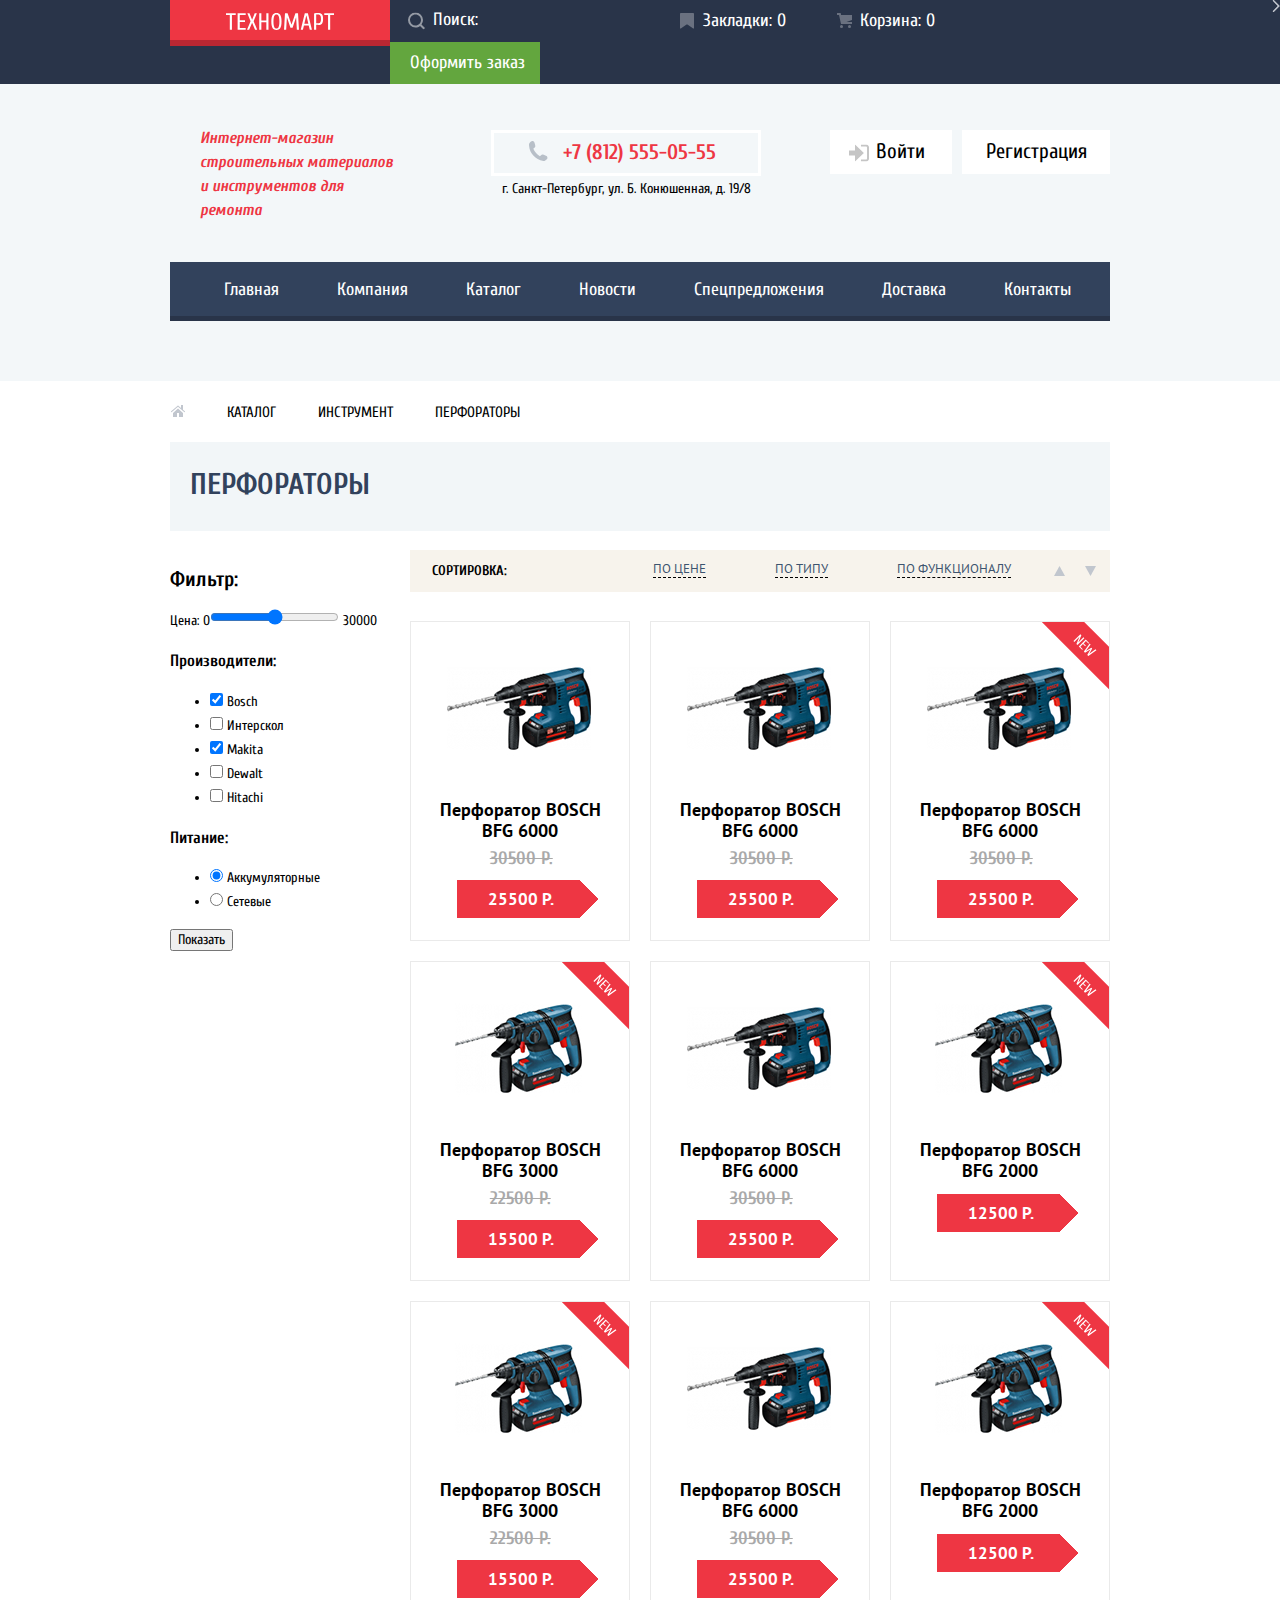
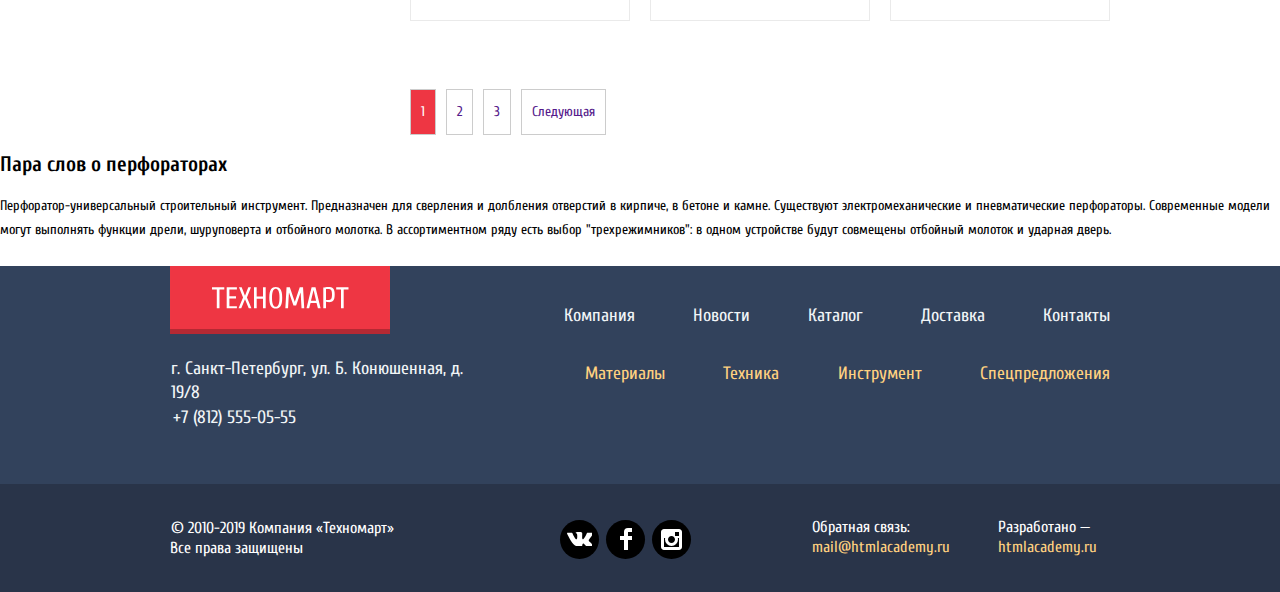
==== commit 557caa69: "сделал треугольники" ====
--- a/catalog.html
+++ b/catalog.html
@@ -18,8 +18,13 @@
     <header class="header">
         <div class="up-header">
             <div class="up-header-container wrapper">
-                <span class="up-logo-plug"></span>
-                <a class="up-logo" href="#"><img src="./img/svg/logo-technomart.svg" alt="Логотип"></a>
+
+                <a class="up-logo" href="#">
+                    <span class="up-logo-img">
+                        <img src="./img/svg/logo-technomart.svg" alt="Логотип">
+                    </span>
+
+                </a>
                 <div class="search-form-container">
                     <form action="https://echo.htmlacademy.ru " method="get" class="search-form" aria-label="Форма обратной связи">
 
@@ -48,22 +53,6 @@
                 <address class="address">г. Санкт-Петербург, ул. Б. Конюшенная, д. 19/8</address>
             </div>
             <!--Блок логинов -->
-            <!-- <div>
-            <img src="./img/svg/icon-user.svg" alt="">
-            <p>
-                Равшан Джамшутович
-            </p><img src="./img/svg/icon-logout.svg" alt="">
-            <button>Выход</button>
-
-            <ul>
-                <li>
-                    <a href=""> Мои заказы</a>
-                </li>
-                <li>
-                    <a href=""> Личный кабинет</a>
-                </li>
-            </ul>
-        </div>-->
             <ul class="login-block">
                 <li class="login-item">
                     <a class="login-entry login-link" href="#"><span class="login-text">
@@ -110,6 +99,24 @@
 
         </nav>
     </header>
+    <!--Блок логинов -->
+    <!-- <div>
+            <img src="./img/svg/icon-user.svg" alt="">
+            <p>
+                Равшан Джамшутович
+            </p><img src="./img/svg/icon-logout.svg" alt="">
+            <button>Выход</button>
+
+            <ul>
+                <li>
+                    <a href=""> Мои заказы</a>
+                </li>
+                <li>
+                    <a href=""> Личный кабинет</a>
+                </li>
+            </ul>
+        </div>-->
+
     <main>
 
         <!--хлебные крошки -->
@@ -117,13 +124,13 @@
             <h3 class="visually-hidden">История страниц</h3>
             <ul class="bread-crambs">
                 <li class="bread-crambs-item">
-                    <a class="bread-crambs-link" href=#>Главная</a>
+                    <a class="bread-crambs-link" href="index.html"><img src="./img/svg/icon-home.svg" alt="Логотип"></a>
                 </li>
                 <li class="bread-crambs-item">
-                    <a class="bread-crambs-link" href=#>Каталог</a>
+                    <a class="bread-crambs-link" href=#>Каталог </a>
                 </li>
                 <li class="bread-crambs-item">
-                    <a class="bread-crambs-link" href=#Инструмент></a>
+                    <a class="bread-crambs-link" href=#>Инструмент </a>
                 </li>
                 <li class="bread-crambs-item">
                     <a class="bread-crambs-link" href=#>Перфораторы</a>
@@ -176,134 +183,264 @@
                     <input type="submit" value="Показать">
                 </form>
             </aside>
-<div class="catalog-section-main">
-            <div class="sorting">
-                <h2>Сортировка:</h2>
-                <ul class="sorting-list">
-                    <li class="sorting-item">
-                        <input type="radio" class="sorting-radio visually-hidden" name="sorting-type">
-                    <label for="" class="sorting-label">по цене</label>
-                    </li>
-                    <li class="sorting-item"> 
+            <div class="catalog-section-main">
+                <div class="sorting">
+                    <h2 class="sorting-title">Сортировка:</h2>
+                    <ul class="sorting-list">
+                        <li class="sorting-item sorting-item-price">
+                            <input type="radio" class="sorting-radio visually-hidden" name="sorting-type" id="sorting-type-price">
+                            <label for="sorting-type-price" class="sorting-label">по цене</label>
+                        </li>
+                        <li class="sorting-item">
+                            <input type="radio" class="sorting-radio visually-hidden" name="sorting-type" id="sorting-type-by-type">
+                            <label for="sorting-type-by-type" class="sorting-label">
+                            по типу</label>
+                        </li>
+                        <li class="sorting-item">
+                            <input type="radio" class="sorting-radio visually-hidden" name="sorting-type" id="sorting-type-function">
+                            <label for="sorting-type-function" class="sorting-label">
+                            по функционалу</label>
+                        </li>
+                        
+                        
+                        <li class="arrow-up">
+                          <input type="radio" class="sorting-radio visually-hidden" name="sorting-type" id="sorting-arrow-up"> 
+                           <label for="sorting-arrow-up" class="sorting-label">
+                               <svg class="sorting-arrow-up" xmlns="http://www.w3.org/2000/svg" width="11" height="10" viewBox="0 0 11 10"><path fill="#C1C6CE" d="M5.5 0L0 10h11z"/></svg>
+                        
+        </label> 
+                            
+                        </li>
+                        <li class="arrow-down">
+                        <input type="radio" class="sorting-radio visually-hidden" name="sorting-type" id="sorting-arrow-down"> 
+                           <label for="sorting-arrow-down" class="sorting-label"> 
+                               <svg class="sorting-arrow-down" xmlns="http://www.w3.org/2000/svg" width="11" height="10" viewBox="0 0 11 10"><path fill="#C1C6CE" d="M5.5 10L0 0h11"/></svg>
                     
-                    <input type="radio" class="sorting-radio visually-hidden" name="sorting-type">
-                    <label for="" class="sorting-label">по типу</label>
-                    
-                    </li>
-                    <li class="sorting-item">                     <input type="radio" class="sorting-radio visually-hidden" name="sorting-type">
-                    <label for="" class="sorting-label">по функционалу</label>
-                     </li>
-
+        </label>     
+                        </li>
+                    </ul>
+                </div>
+                <ul class="popular-goods-list">
+                    <!--Карточка 1-->
+                    <li class="popular-goods-item">
+                        <div class="popular-goods-img-block">
+                            <div class="popular-goods-img-container">
+                                <img src="./img/content/goods3_6000.jpg" width="" height="" alt="Фото перфоратора Bosch модели 6000">
+                            </div>
+                            <div class="popular-goods-buttons-container">
+                                <button class="popular-goods-button popular-goods-button-buy" type="button">Купить</button>
+                                <button class="popular-goods-button popular-goods-button-bookmarks" type="button">В закладки</button>
+                            </div>
+                        </div>
+
+                        <a class="popular-goods-item-links" href="#">Перфоратор BOSCH BFG 6000</a>
+                        <div class="popular-goods-price-container">
+                            <p class="popular-goods-butoon-price-old">
+                                <span class="visually-hidden">Старая цена</span>
+                                30500 P.
+                            </p>
+                            <p class="popular-goods-butoon-price">
+                                <span class="visually-hidden">Новая цена</span>
+                                25500 P.</p>
+                        </div>
+                    </li>
+                    <!--Карточка 2-->
+                    <li class="popular-goods-item">
+                        <div class="popular-goods-img-block">
+                            <div class="popular-goods-img-container">
+                                <img src="./img/content/goods3_6000.jpg" width="" height="" alt="Фото перфоратора Bosch модели 6000">
+                            </div>
+                            <div class="popular-goods-buttons-container">
+                                <button class="popular-goods-button popular-goods-button-buy" type="button">Купить</button>
+                                <button class="popular-goods-button popular-goods-button-bookmarks" type="button">В закладки</button>
+                            </div>
+                        </div>
+
+                        <a class="popular-goods-item-links" href="#">Перфоратор BOSCH BFG 6000</a>
+                        <div class="popular-goods-price-container">
+                            <p class="popular-goods-butoon-price-old">
+                                <span class="visually-hidden">Старая цена</span>
+                                30500 P.
+                            </p>
+                            <p class="popular-goods-butoon-price">
+                                <span class="visually-hidden">Новая цена</span>
+                                25500 P.</p>
+                        </div>
+                    </li>
+                    <!--Карточка 3-->
+                    <li class="popular-goods-item new">
+                        <div class="popular-goods-img-block">
+                            <div class="popular-goods-img-container">
+                                <img src="./img/content/goods3_6000.jpg" width="" height="" alt="Фото перфоратора Bosch модели 6000">
+                            </div>
+                            <div class="popular-goods-buttons-container">
+                                <button class="popular-goods-button popular-goods-button-buy" type="button">Купить</button>
+                                <button class="popular-goods-button popular-goods-button-bookmarks" type="button">В закладки</button>
+                            </div>
+                        </div>
+
+                        <a class="popular-goods-item-links" href="#">Перфоратор BOSCH BFG 6000</a>
+                        <div class="popular-goods-price-container">
+                            <p class="popular-goods-butoon-price-old">
+                                <span class="visually-hidden">Старая цена</span>
+                                30500 P.
+                            </p>
+                            <p class="popular-goods-butoon-price">
+                                <span class="visually-hidden">Новая цена</span>
+                                25500 P.</p>
+                        </div>
+                    </li>
+
+                    <!--Карточка 4-->
+                    <li class="popular-goods-item new">
+                        <div class="popular-goods-img-block">
+                            <div class="popular-goods-img-container">
+                                <img src="img/content/goods2_3000.jpg" width="" height="" alt="Фото перфоратора Bosch модели 3000">
+                            </div>
+                            <div class="popular-goods-buttons-container">
+                                <button class="popular-goods-button popular-goods-button-buy" type="button">Купить</button>
+                                <button class="popular-goods-button popular-goods-button-bookmarks" type="button">В закладки</button>
+                            </div>
+                        </div>
+                        <a class="popular-goods-item-links" href="#">Перфоратор BOSCH BFG 3000</a>
+                        <div class="popular-goods-price-container">
+                            <p class="popular-goods-butoon-price-old">
+                                <span class="visually-hidden">Старая цена</span>
+                                22500 P.
+                            </p>
+                            <p class="popular-goods-butoon-price">
+                                <span class="visually-hidden">Новая цена</span>
+                                15500 P.
+                            </p>
+                        </div>
+                    </li>
+                    <!--Карточка 5-->
+                    <li class="popular-goods-item">
+                        <div class="popular-goods-img-block">
+                            <div class="popular-goods-img-container">
+                                <img src="./img/content/goods3_6000.jpg" width="" height="" alt="Фото перфоратора Bosch модели 6000">
+                            </div>
+                            <div class="popular-goods-buttons-container">
+                                <button class="popular-goods-button popular-goods-button-buy" type="button">Купить</button>
+                                <button class="popular-goods-button popular-goods-button-bookmarks" type="button">В закладки</button>
+                            </div>
+                        </div>
+
+                        <a class="popular-goods-item-links" href="#">Перфоратор BOSCH BFG 6000</a>
+                        <div class="popular-goods-price-container">
+                            <p class="popular-goods-butoon-price-old">
+                                <span class="visually-hidden">Старая цена</span>
+                                30500 P.
+                            </p>
+                            <p class="popular-goods-butoon-price">
+                                <span class="visually-hidden">Новая цена</span>
+                                25500 P.</p>
+                        </div>
+                    </li>
+
+                    <!--Карточка 6-->
+                    <li class="popular-goods-item new">
+                        <div class="popular-goods-img-block">
+                            <div class="popular-goods-img-container">
+                                <img src="img/content/goods4_2000.jpg" width="" height="" alt="Фото перфоратора Bosch модели 2000">
+                            </div>
+                            <div class="popular-goods-buttons-container">
+                                <button class="popular-goods-button popular-goods-button-buy" type="button">Купить</button>
+                                <button class="popular-goods-button popular-goods-button-bookmarks" type="button">В закладки</button>
+                            </div>
+                        </div>
+
+                        <a class="popular-goods-item-links" href="#">Перфоратор BOSCH BFG 2000</a>
+                        <div class="popular-goods-price-container">
+                            <p class="popular-goods-butoon-price-old">
+                                <span class="visually-hidden">Старая цена</span>
+
+                            </p>
+                            <p class="popular-goods-butoon-price">
+                                <span class="visually-hidden">Новая цена</span>
+                                12500 P.</p>
+                        </div>
+
+                    </li>
+                    <!--Карточка 7-->
+                    <li class="popular-goods-item new">
+                        <div class="popular-goods-img-block">
+                            <div class="popular-goods-img-container">
+                                <img src="img/content/goods2_3000.jpg" width="" height="" alt="Фото перфоратора Bosch модели 3000">
+                            </div>
+                            <div class="popular-goods-buttons-container">
+                                <button class="popular-goods-button popular-goods-button-buy" type="button">Купить</button>
+                                <button class="popular-goods-button popular-goods-button-bookmarks" type="button">В закладки</button>
+                            </div>
+                        </div>
+                        <a class="popular-goods-item-links" href="#">Перфоратор BOSCH BFG 3000</a>
+                        <div class="popular-goods-price-container">
+                            <p class="popular-goods-butoon-price-old">
+                                <span class="visually-hidden">Старая цена</span>
+                                22500 P.
+                            </p>
+                            <p class="popular-goods-butoon-price">
+                                <span class="visually-hidden">Новая цена</span>
+                                15500 P.
+                            </p>
+                        </div>
+                    </li>
+                    <!--Карточка 8-->
+                    <li class="popular-goods-item">
+                        <div class="popular-goods-img-block">
+                            <div class="popular-goods-img-container">
+                                <img src="./img/content/goods3_6000.jpg" width="" height="" alt="Фото перфоратора Bosch модели 6000">
+                            </div>
+                            <div class="popular-goods-buttons-container">
+                                <button class="popular-goods-button popular-goods-button-buy" type="button">Купить</button>
+                                <button class="popular-goods-button popular-goods-button-bookmarks" type="button">В закладки</button>
+                            </div>
+                        </div>
+
+                        <a class="popular-goods-item-links" href="#">Перфоратор BOSCH BFG 6000</a>
+                        <div class="popular-goods-price-container">
+                            <p class="popular-goods-butoon-price-old">
+                                <span class="visually-hidden">Старая цена</span>
+                                30500 P.
+                            </p>
+                            <p class="popular-goods-butoon-price">
+                                <span class="visually-hidden">Новая цена</span>
+                                25500 P.</p>
+                        </div>
+                    </li>
+                    <!--Карточка 9-->
+                    <li class="popular-goods-item new">
+                        <div class="popular-goods-img-block">
+                            <div class="popular-goods-img-container">
+                                <img src="img/content/goods4_2000.jpg" width="" height="" alt="Фото перфоратора Bosch модели 2000">
+                            </div>
+                            <div class="popular-goods-buttons-container">
+                                <button class="popular-goods-button popular-goods-button-buy" type="button">Купить</button>
+                                <button class="popular-goods-button popular-goods-button-bookmarks" type="button">В закладки</button>
+                            </div>
+                        </div>
+
+                        <a class="popular-goods-item-links" href="#">Перфоратор BOSCH BFG 2000</a>
+                        <div class="popular-goods-price-container">
+                            <p class="popular-goods-butoon-price-old">
+                                <span class="visually-hidden">Старая цена</span>
+
+                            </p>
+                            <p class="popular-goods-butoon-price">
+                                <span class="visually-hidden">Новая цена</span>
+                                12500 P.</p>
+                        </div>
+
+                    </li>
                 </ul>
-            </div>
-            <ul>
-                <li>
-                    <!--Карточка 1-->
-                    <img src="./img/content/goods3_6000.jpg" width="" height="" alt="Техномарт">
-                    <a href=#>Перфоратор BOSCH BFG 6000</a>
-                    <p><del>30500 P.</del></p>
-                    <p> 25500 P.</p>
-                    <div>
-                        <button type="button">Купить</button>
-                        <button type="button">В закладки</button>
-                    </div>
-                </li>
-                <!--Карточка 2-->
-                <li>
-                    <img src="./img/content/goods3_6000.jpg" width="" height="" alt="Техномарт">
-                    <a href=#>Перфоратор BOSCH BFG 6000</a>
-                    <p><del>30500 P.</del></p>
-                    <p> 25500 P.</p>
-                    <div>
-                        <button type="button">Купить</button>
-                        <button type="button">В закладки</button>
-                    </div>
-                </li>
-                <li>
-                    <!--Карточка 3-->
-                    <img src="./img/content/buygoods.png" alt="кнопка">
-                    <img src="./img/content/bookmarsgoods.png" alt="кнопка">
-                    <a href=#>Перфоратор BOSCH BFG 6000</a>
-                    <p><del>30500 P.</del></p>
-                    <p> 25500 P.</p>
-                    <div>
-                        <button type="button">Купить</button>
-                        <button type="button">В закладки</button>
-                    </div>
-                </li>
-                <li>
-                    <!--Карточка 4-->
-                    <img src="./img/content/goods2_3000.jpg" width="" height="" alt="Техномарт">
-                    <a href=#>Перфоратор BOSCH BFG 3000</a>
-                    <p><del>22500 P.</del></p>
-                    <p> 15500 P.</p>
-                    <div>
-                        <button type="button">Купить</button>
-                        <button type="button">В закладки</button>
-                    </div>
-                </li>
-                <li>
-                    <!--Карточка 5-->
-                    <img src="./img/content/goods3_6000.jpg" width="" height="" alt="Техномарт">
-                    <a href=#>Перфоратор BOSCH BFG 6000</a>
-                    <p><del>30500 P.</del></p>
-                    <p> 25500 P.</p>
-                    <div>
-                        <button type="button">Купить</button>
-                        <button type="button">В закладки</button>
-                    </div>
-                </li>
-                <li>
-                    <!--Карточка 6-->
-                    <img src="img/content/goods4_2000.jpg" width="" height="" alt="Техномарт">
-                    <a href=#>Перфоратор BOSCH BFG 2000</a>
-                    <p> 12500 P.</p>
-                    <div>
-                        <button type="button">Купить</button>
-                        <button type="button">В закладки</button>
-                    </div>
-                </li>
-                <li>
-                    <!--Карточка 7-->
-                    <img src="./img/content/goods2_3000.jpg" width="" height="" alt="Техномарт">
-                    <a href=#>Перфоратор BOSCH BFG 3000</a>
-                    <p><del>22500 P.</del></p>
-                    <p> 15500 P.</p>
-                    <div>
-                        <button type="button">Купить</button>
-                        <button type="button">В закладки</button>
-                    </div>
-                </li>
-                <li>
-                    <!--Карточка 8-->
-                    <img src="./img/content/goods3_6000.jpg" width="" height="" alt="Техномарт">
-                    <a href=#>Перфоратор BOSCH BFG 6000</a>
-                    <p><del>30500 P.</del></p>
-                    <p> 25500 P.</p>
-                    <div>
-                        <button type="button">Купить</button>
-                        <button type="button">В закладки</button>
-                    </div>
-                </li>
-                <li>
-                    <!--Карточка 9-->
-                    <img src="img/content/goods4_2000.jpg" width="" height="" alt="Техномарт">
-                    <a href=#>Перфоратор BOSCH BFG 2000</a>
-                    <p> 12500 P.</p>
-                    <div>
-                        <button type="button">Купить</button>
-                        <button type="button">В закладки</button>
-                    </div>
-                </li>
-            </ul>
-            <ul class="catalog-pages">
-                <li class="catalog-pages-item"><a href="" class="catalog-pages-link  catalog-pages-link-active">1</a></li>
-                <li class="catalog-pages-item"><a href="" class="catalog-pages-link">2</a></li>
-                <li class="catalog-pages-item"><a href="" class="catalog-pages-link">3</a></li>
-                <li class="catalog-pages-item"><a href="" class="catalog-pages-link">Следующая</a></li>
-            </ul>
-        </div> 
-           </div> 
+                <ul class="catalog-pages">
+                    <li class="catalog-pages-item"><a href="" class="catalog-pages-link  catalog-pages-link-active">1</a></li>
+                    <li class="catalog-pages-item"><a href="" class="catalog-pages-link">2</a></li>
+                    <li class="catalog-pages-item"><a href="" class="catalog-pages-link">3</a></li>
+                    <li class="catalog-pages-item"><a href="" class="catalog-pages-link">Следующая</a></li>
+                </ul>
+            </div>
+        </div>
         <div>
             <h2>
                 Пара слов о перфораторах
--- a/css/style.css
+++ b/css/style.css
@@ -8,20 +8,24 @@
     --up_down-dark: #293449;
     --up_down-light: #32425C;
     --basic-red: #EE3643;
-    --basic-green: #63A63E;
     --success:#5FBB2D;
     --dark-red-click: #BA2732;
+    --basic-error: #BA2732;
     --wight: #FFFFFF;
+    --basic-green: #63A63E;
     --special-yellowlight: #FFD180;
     --special-ylellow: #FFBF47;
     --special-lilac: #DC91D8;
     --special-greenlight: #8ED78F;
     --basic-grey: #3D546F;
-    --basic-error: #BA2732;
-    --basic-main: #F3F7F9;
+     --basic-main: #F3F7F9;
+    --basic-light-grey:#F7F3EC;
 }
 
 /*
+var(--basic-light-grey);
+F7F3EC
+BA2732
 #63A63F
 #518534;
 63A63E
@@ -63,7 +67,7 @@
 }
 
 a {
-    text-decoration: none
+    text-decoration: none;
 }
 
 
@@ -130,8 +134,8 @@
 }
 
 .up-logo:active {
-    background: black;
-    /*var( --dark-red-click);*/
+    background: var( --dark-red-click);
+     box-shadow: 0 6px 0 #8e1e26;
 }
 
 
@@ -170,8 +174,6 @@
 
 .search-form-icon {
     position: absolute;
-    width: 17px;
-    height: 17px;
     left: 18px;
     top: 50%;
     transform: translateY(-50%);
@@ -713,7 +715,6 @@
     transform: translateY(-50%);
     z-index: 20;
     cursor: pointer;
-
 }
 
 .tick-left {
@@ -778,40 +779,10 @@
     background: red;
     border: 2px solid var(--wight);
 }
-
+/*Карточки товаров*/
 .popular-goods-section {
     overflow-x: hidden;
 }
-
-/*Карточки товаров*/
-
-/* 
-Результат вы можете увидеть на рисунке и убедиться, что он — наконец-то! — работает! Вы наверняка уже догадались, как применить этот эффект ко всем четырем углам. Вам потребуются четыре градиента и код, подобный следующему:
-background: linear-gradient(135deg, transparent 15px, #58a 0) top left,
-
-linear-gradient(-135deg, transparent 15px, #655 0) top right,
-
-linear-gradient(-45deg, transparent 15px, #58a 0) bottom right,
-
-linear-gradient(45deg, transparent 15px, #655 0) bottom left;
-background-size: 50% 50%;
-background-repeat: no-repeat;*/
-
-.var2 {
-    background: #58a;
-    background: linear-gradient(-135deg, transparent 26px, red 0) top right, linear-gradient(-45deg, transparent 26px, red 0) bottom right;
-    background-size: 100% 50%;
-    background-repeat: no-repeat;
-    text-overflow: ellipsis;
-    white-space: nowrap;
-    padding: 25px 65px 25px 20px;
-    display: inline-block;
-    margin: 0 auto;
-    border-radius: 10px 0 0 10px;
-    color: #fff;
-    font-size: 22px;
-}
-
 
 .popular-goods {
     background-color: #F9F5F0;
@@ -825,7 +796,6 @@
 
 }
 
-
 .popular-goods-heading {
     width: 60%;
     margin: 0;
@@ -855,13 +825,13 @@
     list-style-type: none;
     justify-content: flex-start;
     flex-wrap: wrap;
-    margin-bottom: 49px;
+    margin-bottom: 48px;
     width: calc(100% + 20px);
 
 }
 
 .popular-goods-item {
-    padding-bottom: 92px;
+    padding-bottom: 22px;
     width: 220px;
     margin-right: 20px;
     margin-bottom: 20px;
@@ -874,7 +844,7 @@
 
 .popular-goods-img-block {
     width: 100%;
-    height: 150px;
+    height: 152px;
     margin-bottom: 15px;
 }
 
@@ -920,7 +890,7 @@
     background-image: url("../img/svg/icon-cart.svg");
     width: 15px;
     height: 15px;
-    z-index: 100;
+    z-index: 200;
 }
 
 .popular-goods-button-bookmarks {
@@ -991,44 +961,44 @@
     
 }
 .popular-goods-price-container {
-    position: relative;
-    bottom: 0;
-    top: 0px;
-    right: 0px;
+
+    position: relative;
+    
 }
 
 .popular-goods-butoon-price-old {
+    margin: 2px 0 9px 79px;
     color: #A9A9A9;
-	text-decoration: line-through;
+    text-decoration: line-through;
     font-size: 18px;
-    font-weight: bold;
-}
+    font-weight: bold;}
 .popular-goods-item-links {
 
     width: 195px;
     display: inline-block;
     text-align: center;
-    font-size: 20px;
+    font-size: 18px;
     padding: 10px 0 0 24px;
     color: #000000;
     font-weight: bold;
+    font-family: "PT Sans", "Arial", sans-serif;;
+    line-height: 21px;
 }
 
 .popular-goods-butoon-price {
-    background: linear-gradient(-135deg, transparent 26px, var(--basic-red) 0) top right, linear-gradient(-45deg, transparent 26px, var(--basic-red) 0) bottom right;
+        background: linear-gradient(-135deg, transparent 26px, var(--basic-red) 0) top right, linear-gradient(-45deg, transparent 26px, var(--basic-red) 0) bottom right;
     background-size: 100% 50%;
     background-repeat: no-repeat;
     text-overflow: ellipsis;
     white-space: nowrap;
-    padding: 7px 74px 7px 12px;
+    padding: 7px 62px 7px 31px;
     display: inline-block;
-    margin: 0 auto;
+    margin: 0 0 0 46px;
     color: var( --wight);
     font-size: 17px;
-    letter-spacing: 2px;
     font-weight: bold;
-    
-    
+    font-family: "PT Sans", "Arial", sans-serif;
+
 }
 
 .popular-manufacturers {
@@ -1100,7 +1070,8 @@
     width: 100%;
     background-color: #F1F5F7;
     padding-top: 0px;
-    padding-bottom: 100px;
+    padding-bottom: 23px;
+    margin-bottom: 46px;
 
 }
 
@@ -1186,11 +1157,12 @@
 .service-variant-item {
     display: none;
     min-height: 261px;
-
-}
+    }
 
 .service-radio:checked + .service-variant-item {
     display: block;
+    padding: 0;
+    margin: 0;
 }
 
 /*.service-radio:checked ~.service-label {
@@ -1209,23 +1181,28 @@
 }
 
 .service-variant-text {
-    padding: 0;
+   padding: 0;
     margin: 0 0 0 29px;
-    width: 324px;
-    word-spacing: -1px;
+    width: 274px;
+    word-spacing: 1px;
+
 }
 
 .service-variant-delivery {
 
     background: url("../img/svg/avto-delivery.svg") no-repeat top right;
+    background-position-y: 20px;
+    
 }
 
 .service-variant-guarantee {
     background: url("../img/svg/guarantee.svg") no-repeat top right;
+    background-position-y: 20px;
 }
 
 .service-variant-credit {
     background: url("../img/svg/credit.svg") no-repeat top right;
+    background-position-y: 20px;
 }
 
 .service-variant-request {
@@ -1237,14 +1214,7 @@
 .delivery-partners-map {
     display: grid;
     grid-template-columns: auto 300px;
-
-    margin-bottom: 95px;
-
-
-
-
-    outline: 1px solid black;
-
+    margin-bottom: 76px;
 }
 
 .delivery-partners-h2 {
@@ -1255,6 +1225,8 @@
     line-height: 29px;
     text-transform: uppercase;
     color: #000000;
+       margin-bottom: 23px;
+    
 
 }
 
@@ -1263,7 +1235,7 @@
     margin: 0;
     padding: 0;
     width: 478px;
-    font-family: PT Sans;
+    font-family: "PT Sans", "Arial", sans-serif;
 
     font-weight: normal;
     font-size: 13px;
@@ -1290,7 +1262,7 @@
     font-size: 15px;
     list-style: none;
     line-height: 36px;
-    margin-bottom: 22px;
+    margin-bottom: 19px;
 
 
 }
@@ -1314,25 +1286,33 @@
 
 
 .delivery-partners-link {
-    background-color: var(--basic-red);
-    padding: 9px;
-    color: var(--wight);
-    font-size: 14px;
-    line-height: 18px;
+   background-color: var(--basic-red);
+    padding: 12px 36px 9px 39px;
+    color: var(--wight);
+    font-size: 12px;
     text-transform: uppercase;
+    font-stretch: ultra-condensed;
 }
 
 .contats-map-text {
     display: block;
     width: 180px;
-    font-family: PT Sans;
+    font-family: "PT Sans", "Arial", sans-serif;
     font-style: normal;
     font-weight: normal;
     font-size: 13px;
     line-height: 24px;
-
-}
-
+    margin-bottom: 33px;
+
+}
+.contats-map {
+    
+    flex-direction:column;
+    justify-content: flex-start;
+    margin: -2px 0 0 0;
+    padding: 0;
+    position: relative
+}
 .contats-map-h2 {
     font-family: Cuprum;
     font-style: normal;
@@ -1341,43 +1321,56 @@
     line-height: 30px;
     text-transform: uppercase;
     color: #000000;
-
-
+}
+.map-container {
+    margin-bottom: 24px;
 }
 
 .map-link {
     background-color: var(--basic-red);
-    padding: 12px;
+    padding: 12px 60px 11px 63px;
     color: var(--wight);
     font-size: 14px;
-    line-height: 18px;
     text-transform: uppercase;
 }
 
 .bread-crambs {
     display: flex;
-    list-style: none;
-    margin: 0;
-    padding: 0;
-
-}
+        list-style: none;
+    margin: 20px 0 17px 0;
+    padding: 0;
+}
+
 
 .bread-crambs-item {
-    margin-right: 20px;
-}
-
+ margin-right: 42px;
+}
 .bread-crambs-link {
     color: black;
-
+text-transform: uppercase;
+    font-size: 15px;
+}
+.bread-crambs-item::after {
+    
+    content: "";
+    position: absolute;
+     display: block;
+     background: url("../img/svg/icon-right-small.svg") no-repeat top right;
+      top: 0px;
+   right: 0px;
+    color: #C1C6CE;
+    width: 8px;
+    height: 12px; 
 }
 
 .title-category {
     background: #f2f6f8;
     text-transform: uppercase;
-    padding: 20px 20px 20px 20px;
-    margin-bottom: 10px color: var(--up_down-light);
+    padding: 31px 20px 34px 20px;
+    margin-bottom: 19px;
+    color: var(--up_down-light);
     font-family: Cuprum;
-    font-size: 25px;
+    font-size: 30px;
 
 }
 
@@ -1395,16 +1388,85 @@
 }
 
 .filter {
-    width: 220px;
+    width: 295px;
     margin-right: 20px;
 }
 
 .sorting {
+   position: relative;
+    line-height: 10px;
+    display: flex;
+    justify-content: flex-start;
+    background: var(--basic-light-grey);
+    flex-wrap: nowrap;
+    flex-direction: row;
+    align-items: center;
+    margin-bottom: 29px;
+   
+}
+
+.sorting-title {
+    font-size: 14px;
+    text-transform: uppercase;
+    margin-right: 106px;
+    margin-left: 22px;
+   
+    
+}
+.sorting-list {
+    position: relative;
     display: flex;
     justify-content: space-between;
-    padding: 10px 15px;
-    background: #f7e3ec;
-}
+    flex-direction: row;
+    align-items: center;
+    list-style-type: none; 
+    flex-wrap: nowrap;
+    }
+
+.sorting-item {
+
+    color: var(--basic-grey);
+    text-transform: uppercase;
+    font-size: 13px;
+    font-family: "PT Sans", "Arial", sans-serif;
+    margin-right: 69px; 
+    padding-bottom: 3px;
+    border-bottom: 1px dashed #000000;
+
+}
+    
+.sorting-item:hover {
+     color: #000000;
+     border-bottom: 1px solid #000000;   
+}
+
+.sorting-item:focus {
+     color: #000000;
+     border-bottom: 1px solid #000000;
+}
+.sorting-radio {
+    
+}
+.sorting-arrow-up{
+    position: absolute;
+    transform:translateY(-50%);
+       top: 50%;
+    right: 15px;
+           }
+.sorting-arrow-up:hover{
+    opacity: 0.5;
+      }
+.sorting-arrow-up:active {
+ var(--basic-red);
+}
+.sorting-arrow-down{
+    position: absolute;
+    transform:translateY(-50%);
+       top: 50%;
+    right: -16px;
+           }
+
+
 
 .catalog-section-main {
     width: 100%;
@@ -1431,11 +1493,6 @@
 
 
 
-
-
-
-
-
 /*Подвал сайта*/
 .footer {
     margin: 0;
@@ -1454,7 +1511,7 @@
     display: flex;
     flex-direction: row;
     justify-content: space-between;
-    padding-bottom: 43px;
+    padding-bottom: 54px;
 
 }
 
@@ -1465,7 +1522,7 @@
 
 .footer-logo {
     display: block;
-    margin-bottom: 20px;
+    margin-bottom: 15px;
 }
 
 .up-footer-right {
@@ -1489,19 +1546,20 @@
 
     display: block;
     font-style: normal;
-    margin-bottom: 5px;
+       margin-bottom: 1px;
+    padding: 0 0 0 1px;
 }
 
 .tel-footer {
-
+    padding-left: 3px;
     color: var(--main-background-color);
 
 }
 
 .up-footer-nav {
     width: 100%;
-    margin-bottom: 39px;
-    margin-top: 2px;
+    margin-bottom: 34px;
+   
 }
 
 .up-footer-list {
@@ -1568,7 +1626,7 @@
 }
 
 .last-footer-copyright {
-    margin: 1px 0 0 1px;
+    margin: 1px 0 -4px 1px;
     padding: 0;
     font-size: 16px;
 }
@@ -1582,6 +1640,8 @@
 .social-icons-list {
     margin: 0 0 0 45px;
     padding: 0;
+    padding-top: 5px;
+    
     width: 131px;
     display: flex;
     flex-direction: row;
@@ -1657,7 +1717,7 @@
 
 .last-footer-feedback {
     padding: 0;
-    margin: 0;
+    margin:  0 0 -4px 0;
     font-size: 16px;
 }
 
@@ -1667,7 +1727,7 @@
 
 .last-footer-made {
     padding: 0;
-    margin: 0;
+    margin: 0 0 -4px 0;
     font-size: 16px;
 }
 
@@ -1685,3 +1745,10 @@
 
 
 
+
+
+
+.sorting-label {
+       cursor: pointer;
+    
+}
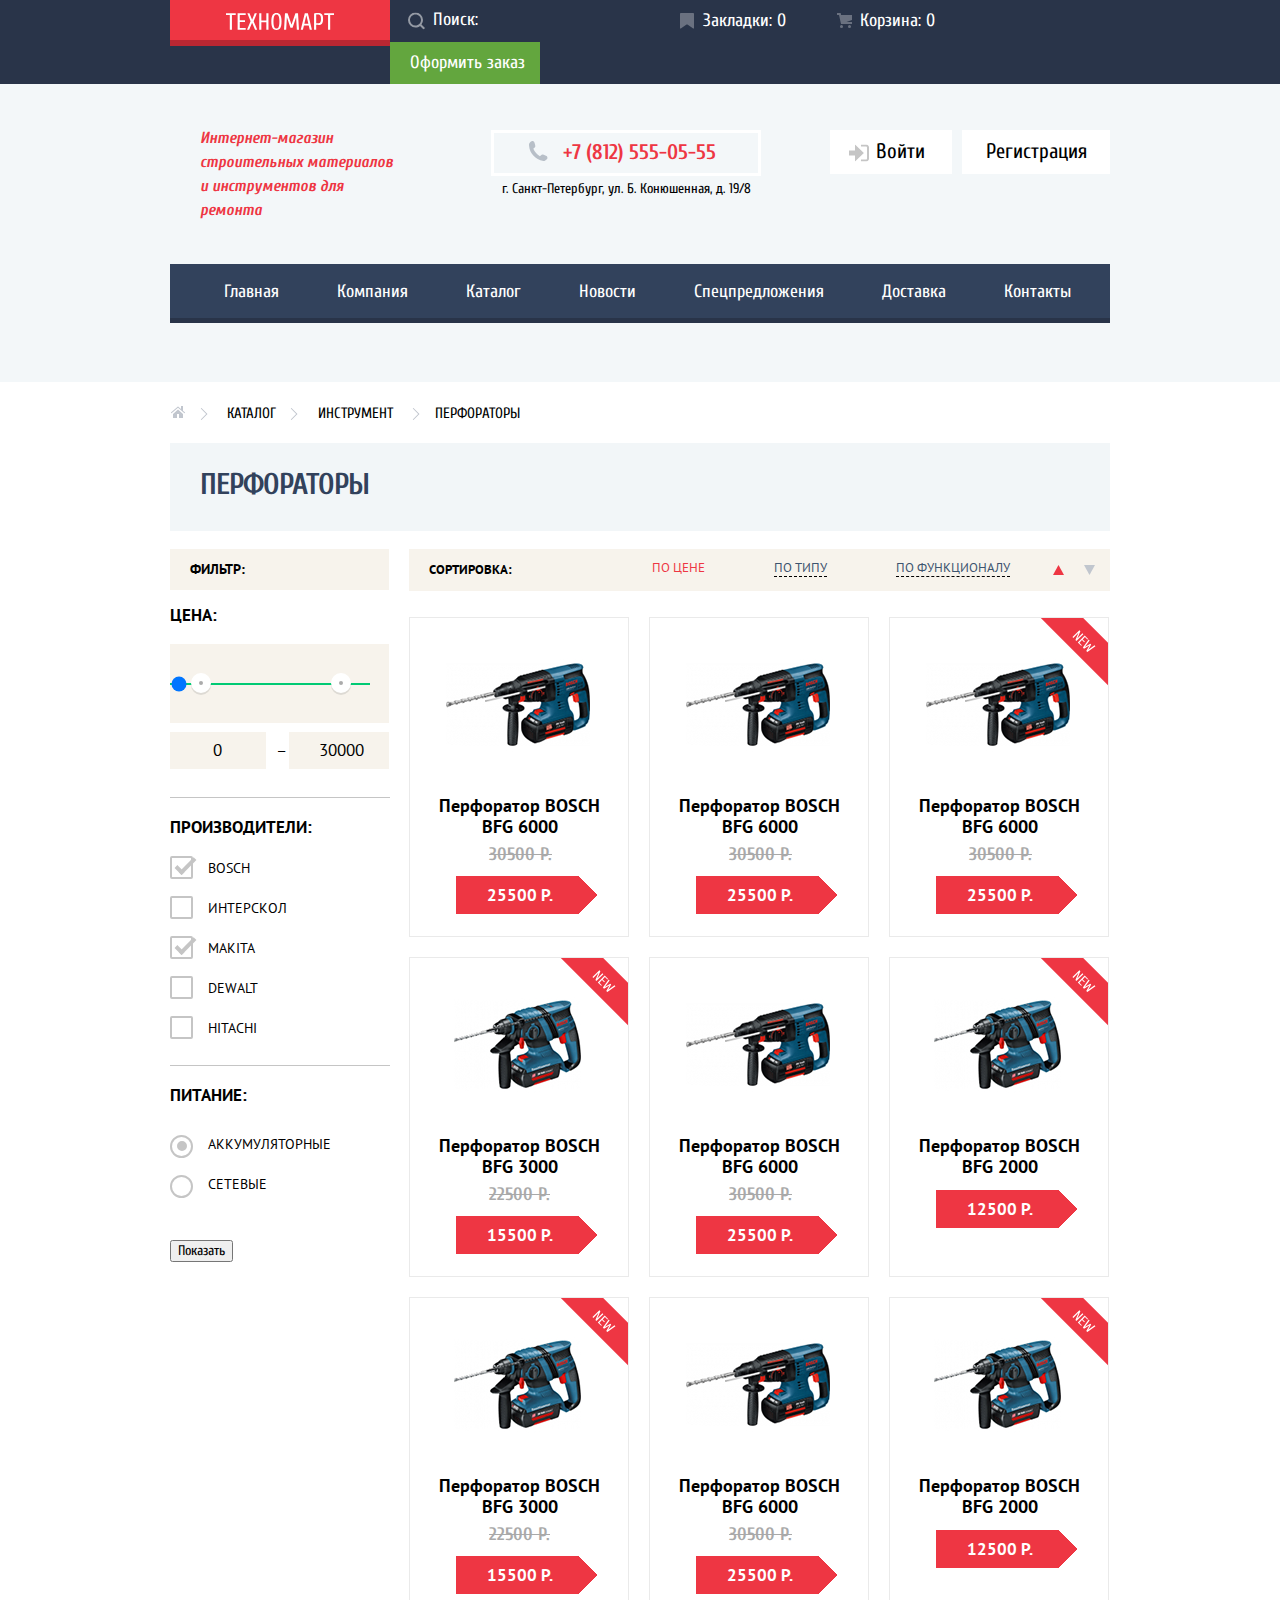
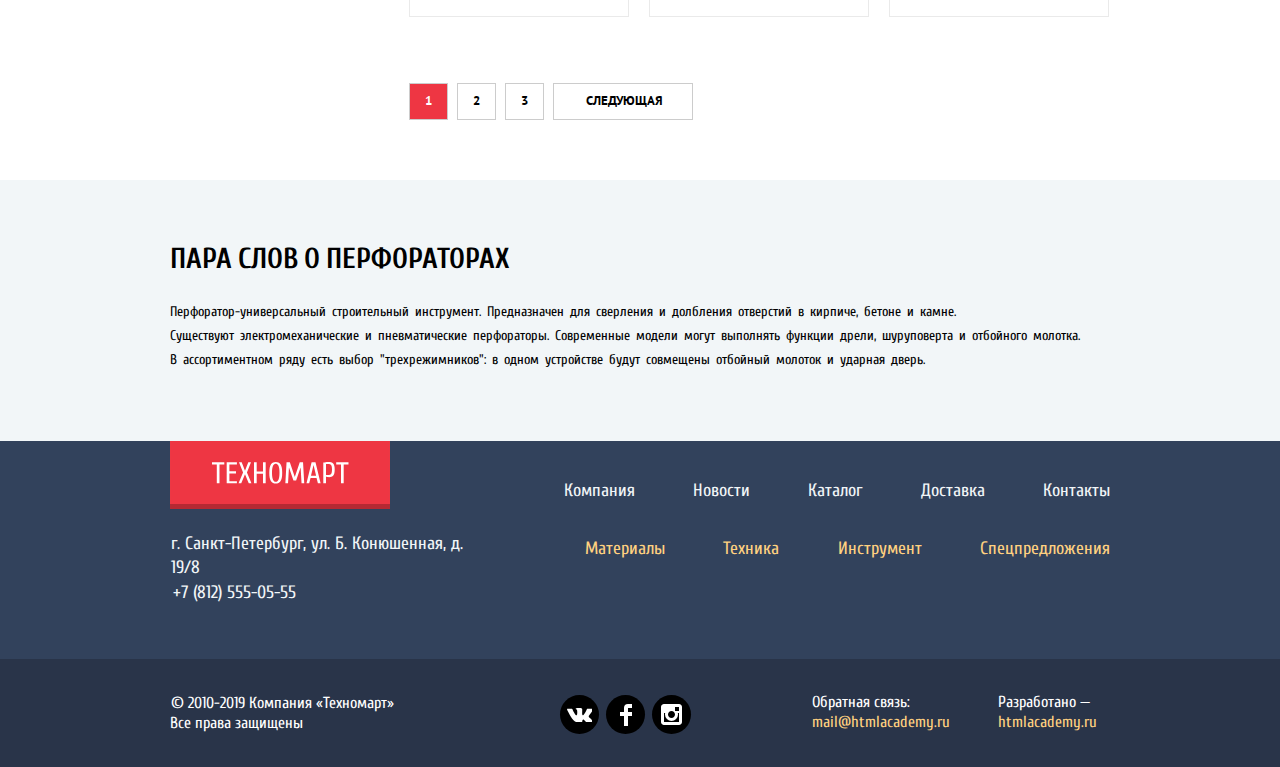
==== commit a0f26bd7: "осталось немного" ====
--- a/catalog.html
+++ b/catalog.html
@@ -99,23 +99,6 @@
 
         </nav>
     </header>
-    <!--Блок логинов -->
-    <!-- <div>
-            <img src="./img/svg/icon-user.svg" alt="">
-            <p>
-                Равшан Джамшутович
-            </p><img src="./img/svg/icon-logout.svg" alt="">
-            <button>Выход</button>
-
-            <ul>
-                <li>
-                    <a href=""> Мои заказы</a>
-                </li>
-                <li>
-                    <a href=""> Личный кабинет</a>
-                </li>
-            </ul>
-        </div>-->
 
     <main>
 
@@ -127,57 +110,66 @@
                     <a class="bread-crambs-link" href="index.html"><img src="./img/svg/icon-home.svg" alt="Логотип"></a>
                 </li>
                 <li class="bread-crambs-item">
-                    <a class="bread-crambs-link" href=#>Каталог </a>
+                    <a class="bread-crambs-link bread-crambs-link-catalog " href=#>Каталог </a>
                 </li>
                 <li class="bread-crambs-item">
-                    <a class="bread-crambs-link" href=#>Инструмент </a>
+                    <a class="bread-crambs-link bread-crambs-link-tool" href=#>Инструмент </a>
                 </li>
                 <li class="bread-crambs-item">
-                    <a class="bread-crambs-link" href=#>Перфораторы</a>
+                    <a class="bread-crambs-link bread-crambs-link-hummers" href=#>Перфораторы</a>
                 </li>
             </ul>
         </section>
         <h2 class=" title-category wrapper">Перфораторы</h2>
         <div class="wrapper catalog-section">
             <aside class="filter">
-                <h2>Фильтр:</h2> <!-- Посмотреть с заголовками-->
+                <h2 class="filter-heading">Фильтр:</h2>
                 <form action="https://echo.htmlacademy.ru/courses" method="post">
                     <h3 class="visually-hidden">Диапазон цены</h3>
-                    <div class="">
-                        <label for="dayscount">Цена:</label>
-                        0<input type="range" id="price range" name="price count" min="100" max="30000" step="100"> 30000
+                    <label class="filter-price-label" for="price-range">Цена:</label>
+                    <div class="filter-price-range-container">
+                        <input type="range" id="price-range" name="price count" min="0" max="30000" step="100" class="price-range" value="0">
                     </div>
-                    <h3>Производители:</h3>
-                    <ul>
-                        <li>
-                            <input type="checkbox" name="bosch" id="bosch" checked>
-                            <label for="bosch">Bosch</label>
-                        </li>
-                        <li>
-                            <input type="checkbox" name="interskol" id="interskol">
-                            <label for="interskol">Интерскол</label>
-                        </li>
-                        <li>
-                            <input type="checkbox" name="makita" id="makita" checked>
-                            <label for="makita">Makita</label>
-                        </li>
-                        <li>
-                            <input type="checkbox" name="dewalt" id="dewalt">
-                            <label for="dewalt">Dewalt</label> </li>
-                        <li>
-                            <input type="checkbox" name="hitachi" id="hitachi">
-                            <label for="hitachi">Hitachi</label>
+                    <div class="price-value-container">
+                        <span class="price-value-min">0</span>
+                        <span class="price-value-line">
+                            &ndash;
+                        </span>
+                        <span class="price-value-max">30000</span> </div>
+                    <h3 class="filter-list-heading">Производители:</h3>
+                    <ul class="filter-list">
+                        <li class="filter-item">
+                            <input class=" visually-hidden filter-checkbox-input" type="checkbox" name="bosch" id="bosch" checked>
+
+                            <label class="filter-checkbox-label" for="bosch">Bosch</label>
+                        </li>
+                        <li class="filter-item">
+                            <input class="visually-hidden filter-checkbox-input" type="checkbox" name="interskol" id="interskol">
+
+                            <label class="filter-checkbox-label" for="interskol">Интерскол</label>
+                        </li>
+                        <li class="filter-item">
+                            <input class=" visually-hidden filter-checkbox-input" type="checkbox" name="makita" id="makita" checked> <label class="filter-checkbox-label" for="makita">Makita</label>
+                        </li>
+                        <li class="filter-item">
+                            <input class=" visually-hidden filter-checkbox-input" type="checkbox" name="dewalt" id="dewalt">                                           
+                            <label class=" filter-checkbox-label" for="dewalt">Dewalt</label> </li>
+                        <li class="filter-item">
+                            <input class=" visually-hidden filter-checkbox-input" type="checkbox" name="hitachi" id="hitachi">
+                            <label class="filter-checkbox-label" for="hitachi">Hitachi</label>
                         </li>
                     </ul>
-                    <h3>Питание:</h3>
-                    <ul>
-                        <li>
-                            <input type="radio" name="battery" id="battery" checked>
-                            <label for="battery">Аккумуляторные</label>
-                        </li>
-                        <li>
-                            <input type="radio" name="power" id="network">
-                            <label for="network">Сетевые</label>
+                    
+                    <!-- Если включить оба то не выключаются! (по иде должна быть возможность выбрать оба переключателя независимо -->
+                    <h3 class="filter-list-heading filter-list-heading-source">Питание:</h3>
+                    <ul class="filter-list">
+                        <li class="filter-item">
+                            <input  class=" visually-hidden filter-checkbox-input-sourse" type="radio" name="battery-power" id="battery" checked>
+                            <label class="filter-checkbox-label-source" for="battery">Аккумуляторные</label>
+                        </li>
+                       <li class="filter-item ">
+                            <input  class="visually-hidden filter-checkbox-input-sourse" type="radio" name="network-power" id="network">
+                            <label class="filter-checkbox-label-source" for="network">Сетевые</label>
                         </li>
                     </ul>
                     <input type="submit" value="Показать">
@@ -188,35 +180,37 @@
                     <h2 class="sorting-title">Сортировка:</h2>
                     <ul class="sorting-list">
                         <li class="sorting-item sorting-item-price">
-                            <input type="radio" class="sorting-radio visually-hidden" name="sorting-type" id="sorting-type-price">
+                            <input type="radio" class="sorting-radio visually-hidden" name="sorting-type" id="sorting-type-price" checked>
                             <label for="sorting-type-price" class="sorting-label">по цене</label>
                         </li>
                         <li class="sorting-item">
                             <input type="radio" class="sorting-radio visually-hidden" name="sorting-type" id="sorting-type-by-type">
                             <label for="sorting-type-by-type" class="sorting-label">
-                            по типу</label>
+                                по типу</label>
                         </li>
                         <li class="sorting-item">
                             <input type="radio" class="sorting-radio visually-hidden" name="sorting-type" id="sorting-type-function">
                             <label for="sorting-type-function" class="sorting-label">
-                            по функционалу</label>
-                        </li>
-                        
-                        
+                                по функционалу</label>
+                        </li>
+
+
                         <li class="arrow-up">
-                          <input type="radio" class="sorting-radio visually-hidden" name="sorting-type" id="sorting-arrow-up"> 
-                           <label for="sorting-arrow-up" class="sorting-label">
-                               <svg class="sorting-arrow-up" xmlns="http://www.w3.org/2000/svg" width="11" height="10" viewBox="0 0 11 10"><path fill="#C1C6CE" d="M5.5 0L0 10h11z"/></svg>
-                        
-        </label> 
-                            
+                            <input type="radio" class="sorting-radio visually-hidden" name="sorting-direction" id="sorting-arrow-up" checked>
+                            <label for="sorting-arrow-up" class="sorting-label">
+                                <svg class=" sorting-arrow sorting-arrow-up" xmlns="http://www.w3.org/2000/svg" width="11" height="10" viewBox="0 0 11 10">
+                                    <path d="M5.5 0L0 10h11z" /></svg>
+
+                            </label>
+
                         </li>
                         <li class="arrow-down">
-                        <input type="radio" class="sorting-radio visually-hidden" name="sorting-type" id="sorting-arrow-down"> 
-                           <label for="sorting-arrow-down" class="sorting-label"> 
-                               <svg class="sorting-arrow-down" xmlns="http://www.w3.org/2000/svg" width="11" height="10" viewBox="0 0 11 10"><path fill="#C1C6CE" d="M5.5 10L0 0h11"/></svg>
-                    
-        </label>     
+                            <input type="radio" class="sorting-radio visually-hidden" name="sorting-direction" id="sorting-arrow-down">
+                            <label for="sorting-arrow-down" class="sorting-label">
+                                <svg class=" sorting-arrow sorting-arrow-down" xmlns="http://www.w3.org/2000/svg" width="11" height="10" viewBox="0 0 11 10">
+                                    <path d="M5.5 10L0 0h11" /></svg>
+
+                            </label>
                         </li>
                     </ul>
                 </div>
@@ -437,15 +431,17 @@
                     <li class="catalog-pages-item"><a href="" class="catalog-pages-link  catalog-pages-link-active">1</a></li>
                     <li class="catalog-pages-item"><a href="" class="catalog-pages-link">2</a></li>
                     <li class="catalog-pages-item"><a href="" class="catalog-pages-link">3</a></li>
-                    <li class="catalog-pages-item"><a href="" class="catalog-pages-link">Следующая</a></li>
+                    <li class="catalog-pages-item"><a href="" class="catalog-pages-link catalog-pages-link-next">Следующая</a></li>
                 </ul>
             </div>
         </div>
-        <div>
-            <h2>
+        <div class="container-text-down">
+            <h2 class=" wrapper text-down-heading">
                 Пара слов о перфораторах
             </h2>
-            <p>Перфоратор-универсальный строительный инструмент. Предназначен для сверления и долбления отверстий в кирпиче, в бетоне и камне. Существуют электромеханические и пневматические перфораторы. Современные модели могут выполнять функции дрели, шуруповерта и отбойного молотка. В ассортиментном ряду есть выбор "трехрежимников": в одном устройстве будут совмещены отбойный молоток и ударная дверь.
+            <p class=" text-down wrapper ">Перфоратор-универсальный строительный инструмент. Предназначен для сверления и долбления отверстий в кирпиче, бетоне и камне.<br>
+                Существуют электромеханические и пневматические перфораторы. Современные модели могут выполнять функции дрели, шуруповерта и отбойного молотка.<br>
+                В ассортиментном ряду есть выбор "трехрежимников": в одном устройстве будут совмещены отбойный молоток и ударная дверь.
             </p>
         </div>
     </main>
@@ -546,7 +542,20 @@
         </div>
 
     </footer>
-
+    <!--поп ап окно товар в корзине -->
+    <section class="popup popup-good-in-cart">
+
+        <div class="popup-good-in-cart-allflex">
+            <h3 class="good-in-cart-heading">Товар добавлен в корзину!</h3>
+            <div class="good-in-cart-button-container">
+                <button class="popup-good-in-cart-button popup-checkout" type="button" aria-label="Оформить заказ">Оформить заказ </button>
+                <button class=" popup-good-in-cart-button popup-next-shopping" type="button" aria-label="Продолжить покупки"> Продолжить покупки</button>
+            </div>
+        </div>
+        <button class="popup-close" type="button" aria-label="Закрыть"> </button>
+    </section>
+    <script src='js/script.js'>
+    </script>
 </body>
 
 </html>
--- a/css/style.css
+++ b/css/style.css
@@ -4,25 +4,33 @@
 
     --main-background-color: #F1F5F7;
     --second-background-color: #3D546F;
+    --basic-grey: #3D546F;
+    /*!*/
     --second-background-color-light: #C5C5C5;
     --up_down-dark: #293449;
     --up_down-light: #32425C;
     --basic-red: #EE3643;
-    --success:#5FBB2D;
+    --success: #5FBB2D;
     --dark-red-click: #BA2732;
     --basic-error: #BA2732;
     --wight: #FFFFFF;
+    --basic-black: #000000;
     --basic-green: #63A63E;
     --special-yellowlight: #FFD180;
     --special-ylellow: #FFBF47;
     --special-lilac: #DC91D8;
     --special-greenlight: #8ED78F;
-    --basic-grey: #3D546F;
-     --basic-main: #F3F7F9;
-    --basic-light-grey:#F7F3EC;
+    --basic-main: #F3F7F9;
+    --basic-light-grey: #F7F3EC;
+    --light-blue: #f2f6f8;
+    --light-grey-special: #f1f1f1;
+    --grey-special:#C1C6CE;
 }
 
 /*
+
+#C1C6CE;
+#f2f6f8
 var(--basic-light-grey);
 F7F3EC
 BA2732
@@ -57,9 +65,9 @@
     font-family: "Cuprum", "Arial", sans-serif;
     font-size: 14px;
     line-height: 24px;
-    color: #000000;
+    color: var(--basic-black);
     background-color: var(--wight);
-  
+
 }
 
 img {
@@ -97,7 +105,7 @@
 
 .header {
     background: var(--basic-main);
-    padding-bottom: 60px;
+    padding-bottom: 59px;
 }
 
 .up-header {
@@ -134,8 +142,8 @@
 }
 
 .up-logo:active {
-    background: var( --dark-red-click);
-     box-shadow: 0 6px 0 #8e1e26;
+    background: var(--dark-red-click);
+    box-shadow: 0 6px 0 #8e1e26;
 }
 
 
@@ -189,7 +197,7 @@
 }
 
 .search-form-input:focus ~ .search-form-icon {
-    fill: red;
+    fill: var(--basic-red);
     opacity: 1;
 }
 
@@ -208,18 +216,13 @@
 }
 
 .search-form-input:valid ~ .search-form-icon {
-    fill: red;
+    fill: var(--basic-red);
     opacity: 1;
 }
 
 .search-form-input:valid + .search-form-label {
     display: none;
 }
-
-
-/*#foo:valid { outline: solid blue 2px; }
-#foo:invalid { outline: solid red 2px; }*/
-
 
 
 .search-form-label {
@@ -319,7 +322,7 @@
     align-items: center;
     max-width: 940px;
     padding-top: 43px;
-    padding-bottom: 40px;
+    padding-bottom: 42px;
     align-items: flex-start;
 }
 
@@ -357,7 +360,7 @@
     display: block;
     background: var(--wight);
     font-size: 21px;
-    color: #000000;
+    color: var(--basic-black);
 }
 
 .login-entry-icon {
@@ -535,7 +538,7 @@
 }
 
 .benefits-list-item-technic {
-    background-color: #DC91D8;
+    background-color: var(--special-lilac);
 }
 
 .benefits-list-item-technic::before {
@@ -551,7 +554,7 @@
     grid-column: 1/3;
     grid-row: 2/4;
     color: darkblue;
-    background: red;
+    background: var(--basic-red);
 
 }
 
@@ -769,16 +772,17 @@
 .switch-first:checked ~ .round-button .round-button-label-first {
     width: 6px;
     height: 6px;
-    background: red;
+    background: var(--basic-red);
     border: 2px solid var(--wight);
 }
 
 .switch-second:checked ~ .round-button .round-button-label-second {
     width: 6px;
     height: 6px;
-    background: red;
+    background: var(--basic-red);
     border: 2px solid var(--wight);
 }
+
 /*Карточки товаров*/
 .popular-goods-section {
     overflow-x: hidden;
@@ -825,7 +829,7 @@
     list-style-type: none;
     justify-content: flex-start;
     flex-wrap: wrap;
-    margin-bottom: 48px;
+    margin-bottom: 46px;
     width: calc(100% + 20px);
 
 }
@@ -838,8 +842,9 @@
     position: relative;
     border: 1px solid #EAEAEA;
 }
- .popular-goods-item:hover {
-     box-shadow: 0 4px 15px rgba(0, 0, 0, 0.2);
+
+.popular-goods-item:hover {
+    box-shadow: 0 4px 15px rgba(0, 0, 0, 0.2);
 }
 
 .popular-goods-img-block {
@@ -866,7 +871,7 @@
     margin: 0 auto;
     display: none;
     padding-top: 40px;
-    
+
 }
 
 .popular-goods-button {
@@ -880,12 +885,15 @@
     text-transform: uppercase;
 
 }
-.popular-goods-button-buy {position: relative;
-    
+
+.popular-goods-button-buy {
+    position: relative;
+
     color: var(--wight);
     background: var(--basic-green);
     box-shadow: 0 3px 0 #367315;
 }
+
 .popular-goods-button-buy::before {
     background-image: url("../img/svg/icon-cart.svg");
     width: 15px;
@@ -900,17 +908,20 @@
 }
 
 .popular-goods-button-buy:hover {
-     background: var(--success);
-}
-.popular-goods-button-bookmarks:hover{
-    border-color: var(--up_down-light); 
-}
+    background: var(--success);
+}
+
+.popular-goods-button-bookmarks:hover {
+    border-color: var(--up_down-light);
+}
+
 .popular-goods-button-buy:active {
     outline: none;
     border: none;
     background: #518534;
-    
-}
+
+}
+
 .popular-goods-button-bookmarks:active {
     outline: none;
     border: none;
@@ -925,6 +936,7 @@
     background: var(--basic-green);
     box-shadow: 0 3px 0 #367315;
 }
+
 .popular-goods-button-bookmarks:visited {
     outline: none;
     border: none;
@@ -943,27 +955,29 @@
 .popular-goods-item:hover .popular-goods-buttons-container {
 
     display: block;
-    
+
 }
 
 .new {
-position: relative;
-}
+    position: relative;
+}
+
 .new::after {
     content: "";
     position: absolute;
     width: 70px;
     height: 70px;
     display: block;
-    top:0;
+    top: 0;
     right: 0;
-    background: url("../img/svg/catalog-new.svg" ) no-repeat top left;
-    
-}
+    background: url("../img/svg/catalog-new.svg") no-repeat top left;
+
+}
+
 .popular-goods-price-container {
 
     position: relative;
-    
+
 }
 
 .popular-goods-butoon-price-old {
@@ -971,7 +985,9 @@
     color: #A9A9A9;
     text-decoration: line-through;
     font-size: 18px;
-    font-weight: bold;}
+    font-weight: bold;
+}
+
 .popular-goods-item-links {
 
     width: 195px;
@@ -979,14 +995,15 @@
     text-align: center;
     font-size: 18px;
     padding: 10px 0 0 24px;
-    color: #000000;
+    color: var(--basic-black);
     font-weight: bold;
-    font-family: "PT Sans", "Arial", sans-serif;;
+    font-family: "PT Sans", "Arial", sans-serif;
+    ;
     line-height: 21px;
 }
 
 .popular-goods-butoon-price {
-        background: linear-gradient(-135deg, transparent 26px, var(--basic-red) 0) top right, linear-gradient(-45deg, transparent 26px, var(--basic-red) 0) bottom right;
+    background: linear-gradient(-135deg, transparent 26px, var(--basic-red) 0) top right, linear-gradient(-45deg, transparent 26px, var(--basic-red) 0) bottom right;
     background-size: 100% 50%;
     background-repeat: no-repeat;
     text-overflow: ellipsis;
@@ -994,7 +1011,7 @@
     padding: 7px 62px 7px 31px;
     display: inline-block;
     margin: 0 0 0 46px;
-    color: var( --wight);
+    color: var(--wight);
     font-size: 17px;
     font-weight: bold;
     font-family: "PT Sans", "Arial", sans-serif;
@@ -1123,6 +1140,7 @@
 }
 
 .services-list {
+    position: relative;
     width: 348px;
     margin: 0;
     padding: 0;
@@ -1132,9 +1150,22 @@
 
 }
 
+.services-list::after {
+    content: "";
+    position: absolute;
+    top: -50px;
+    right: 0;
+    width: 10px;
+    height: 279px;
+    background: url("../img/svg/service_border.svg") no-repeat top left;
+
+
+
+}
+
 .services-list-item {
     width: 100%;
-    border-bottom: 1px solid black;
+    border-bottom: 1px solid var(--basic-black);
 }
 
 .services-label {
@@ -1147,6 +1178,11 @@
 
 }
 
+.services-label:hover {
+    background: var(--up_down-dark);
+    box-shadow: 0px 1px 0px var(--up_down-dark), inset 0px 1px 0px #405069;
+}
+
 
 .service-variant-list {
     width: 100%;
@@ -1157,22 +1193,43 @@
 .service-variant-item {
     display: none;
     min-height: 261px;
-    }
-
-.service-radio:checked + .service-variant-item {
-    display: block;
-    padding: 0;
-    margin: 0;
-}
-
-/*.service-radio:checked ~.service-label {
-    background-color: aqua;
-}*/
+}
+
+.service-input-delivery:checked ~ .services-list .service-label-delivery {
+    background: var(--wight);
+    color: blue;
+}
+
+.service-input-credit:checked ~ .services-list .service-label-credit {
+    background: var(--wight);
+    color: blue;
+}
+
+.service-input-guarantee:checked ~ .services-list .service-label-guarantee {
+    background: var(--wight);
+    color: blue;
+}
+
+.service-input-delivery:checked ~ .service-variant-list .service-variant-delivery {
+    display: block;
+
+}
+
+.service-input-guarantee:checked ~ .service-variant-list .service-variant-guarantee {
+    display: block;
+
+}
+
+.service-input-credit:checked ~ .service-variant-list .service-variant-credit {
+    display: block;
+
+}
+
 
 .service-variant-title {
     width: 320px;
     margin: 0px 0 34px 30px;
-    font-size: 30px;
+    font-size: 36px;
     padding: 0px 0 0px 0px;
     text-transform: uppercase;
     font-weight: normal;
@@ -1181,18 +1238,22 @@
 }
 
 .service-variant-text {
-   padding: 0;
-    margin: 0 0 0 29px;
-    width: 274px;
+    padding: 0;
+    margin: 0 0 0 32px;
+    width: 278px;
     word-spacing: 1px;
 
+}
+
+.service-variant-text-credit {
+    margin-bottom: 27px;
 }
 
 .service-variant-delivery {
 
     background: url("../img/svg/avto-delivery.svg") no-repeat top right;
     background-position-y: 20px;
-    
+
 }
 
 .service-variant-guarantee {
@@ -1202,12 +1263,23 @@
 
 .service-variant-credit {
     background: url("../img/svg/credit.svg") no-repeat top right;
-    background-position-y: 20px;
-}
+    background-position-y: -2px;
+    background-position-x: 194px;
+}
+
 
 .service-variant-request {
+    display: block;
+    margin: 0 0 0 29px;
+    border: none;
+    width: 196px;
+    background-color: var(--basic-red);
+    padding: 2px 0 11px 46px;
     color: var(--wight);
     font-size: 14px;
+    text-transform: uppercase;
+    cursor: pointer;
+
 }
 
 /*КАРТА*/
@@ -1224,9 +1296,9 @@
     font-size: 30px;
     line-height: 29px;
     text-transform: uppercase;
-    color: #000000;
-       margin-bottom: 23px;
-    
+    color: var(--basic-black);
+    margin-bottom: 23px;
+
 
 }
 
@@ -1278,7 +1350,7 @@
     position: absolute;
     height: 2px;
     width: 26px;
-    background: red;
+    background: var(--basic-red);
     display: block;
     left: 2px;
     top: 17px;
@@ -1286,7 +1358,7 @@
 
 
 .delivery-partners-link {
-   background-color: var(--basic-red);
+    background-color: var(--basic-red);
     padding: 12px 36px 9px 39px;
     color: var(--wight);
     font-size: 12px;
@@ -1305,14 +1377,16 @@
     margin-bottom: 33px;
 
 }
+
 .contats-map {
-    
-    flex-direction:column;
+
+    flex-direction: column;
     justify-content: flex-start;
     margin: -2px 0 0 0;
     padding: 0;
     position: relative
 }
+
 .contats-map-h2 {
     font-family: Cuprum;
     font-style: normal;
@@ -1320,9 +1394,11 @@
     font-size: 30px;
     line-height: 30px;
     text-transform: uppercase;
-    color: #000000;
-}
+    color: var(--basic-black);
+}
+
 .map-container {
+    display: block;
     margin-bottom: 24px;
 }
 
@@ -1336,41 +1412,60 @@
 
 .bread-crambs {
     display: flex;
-        list-style: none;
+    list-style: none;
     margin: 20px 0 17px 0;
     padding: 0;
+    position: relative;
 }
 
 
 .bread-crambs-item {
- margin-right: 42px;
-}
+    margin-right: 42px;
+}
+
 .bread-crambs-link {
-    color: black;
-text-transform: uppercase;
+    color: var(--basic-black);
+    text-transform: uppercase;
     font-size: 15px;
 }
-.bread-crambs-item::after {
-    
+
+.bread-crambs-link-catalog::after {
+
     content: "";
     position: absolute;
-     display: block;
-     background: url("../img/svg/icon-right-small.svg") no-repeat top right;
-      top: 0px;
-   right: 0px;
-    color: #C1C6CE;
+    background: url("../img/svg/icon-right-small.svg") no-repeat top left;
+    top: 6px;
+    left: 30px;
     width: 8px;
-    height: 12px; 
+    height: 12px;
+}
+.bread-crambs-link-tool:after {
+    content: "";
+    position: absolute;
+       background: url("../img/svg/icon-right-small.svg") no-repeat top left;
+    top: 6px;
+    left: 120px;
+    width: 8px;
+    height: 12px;
+}
+.bread-crambs-link-hummers:after {
+    content: "";
+    position: absolute;
+     background: url("../img/svg/icon-right-small.svg") no-repeat top left;
+    top: 6px;
+    left: 242px;
+    width: 8px;
+    height: 12px;
 }
 
 .title-category {
-    background: #f2f6f8;
-    text-transform: uppercase;
-    padding: 31px 20px 34px 20px;
-    margin-bottom: 19px;
+    background: var(--light-blue);
+    text-transform: uppercase;
+    padding: 30px 20px 34px 30px;
+    margin-bottom: 18px;
     color: var(--up_down-light);
-    font-family: Cuprum;
     font-size: 30px;
+    letter-spacing: -1px;
 
 }
 
@@ -1385,15 +1480,215 @@
     display: flex;
     margin: 0;
     padding: 0;
+    margin-bottom: 60px;
+
 }
 
 .filter {
-    width: 295px;
+    width: 220px;
     margin-right: 20px;
 }
 
+.filter-heading {
+    padding: 8px 11px 9px 20px;
+    margin: 0 0 13px 0;
+    text-transform: uppercase;
+    font-size: 14px;
+    background: var(--basic-light-grey);
+    font-family: "PT Sans", "Arial", sans-serif;
+
+}
+.filter-list-heading {
+    position: relative;
+    text-transform: uppercase;
+    font-size: 17px;
+    font-family: "PT Sans", "Arial", sans-serif;
+    font-weight: bold;
+    
+}
+.filter-list-heading-source {
+    margin-bottom: 25px;
+}
+.filter-list-heading::before {
+    content:"";
+    position: absolute;
+    width: 220px;
+    height: 1px;
+    bottom: 41px;
+    
+    background:var(--second-background-color-light);
+}
+
+
+.filter-price-label {
+    padding: 0;
+    margin: 0 0 17px 0;
+    display: block;
+    text-transform: uppercase;
+    font-size: 17px;
+    font-family: "PT Sans", "Arial", sans-serif;
+    font-weight: bold;
+
+}
+
+.filter-price-range-container {
+    position: relative;
+    margin: 0 auto;
+    background: var(--basic-light-grey);
+    padding: 25px 0 30px 0;
+    margin-bottom: 9px;
+}
+
+.price-value-container {
+    width: 100%;
+    display: flex;
+    justify-content:space-between;
+    flex-direction: row;
+    font-size: 17px;
+    font-family: "PT Sans", "Arial", sans-serif;
+    margin-bottom: 46px;
+}
+
+.price-range {
+    -webkit-appearance: none;
+    border: 1px solid #00CA74;
+    width: 200px;
+    height: 2px;
+    outline: none;
+}
+
+/*.price-range ::-webkit-slider-thumb {
+    -webkit-appearance: none;
+}*/
+.price-range::after {
+    content: "";
+    position: absolute;
+    top: 29px;
+    left: 21px;
+    width: 20px;
+    height: 20px;
+    background: #ABABAB;
+    border-radius: 50%;
+    border: 8px solid #FFFFFF;
+    box-shadow: 0 2px 0 rgba(0,0,0,0.1);
+}
+.price-range::before {
+    content: "";
+    position: absolute;
+    top: 29px;
+    right: 38px;
+    width: 20px;
+    height: 20px;
+    background: #ABABAB;
+    border-radius: 50%;
+    border: 8px solid #FFFFFF;
+    box-shadow: 0 2px 0 rgba(0,0,0,0.1);
+}
+
+
+
+
+
+
+.price-value-min {
+    display: block;
+    margin: 0;
+    padding: 6px 44px 7px 43px;
+    background: var(--basic-light-grey);
+}
+.price-value-line {
+    display: block;
+    margin: 0;
+    padding: 6px 2px 7px 10px;
+   
+    
+}
+.price-value-max {
+   display: block;
+    margin: 0;
+    padding: 6px 25px 7px 30px;
+    background: var(--basic-light-grey);
+}
+
+
+
+.filter-list {
+    width: 100%;
+    
+    display: flex;
+    justify-content: space-between;
+    flex-direction: column;
+    flex-wrap: wrap;
+    font-size: 14px;
+    font-family: "PT Sans", "Arial", sans-serif;
+    padding: 0;
+    margin: 0;
+    margin-bottom: 27px;
+    list-style: none;
+    text-transform: uppercase;
+}
+
+.filter-item {
+    margin-bottom: 16px;
+    
+}
+.filter-checkbox-label {
+    position: relative;
+    padding-left: 38px;
+}
+
+.filter-checkbox-label::before {
+
+    content: "";
+    position: absolute;
+    top: -3px;
+    left: 0;
+    width: 23px;
+    height: 23px;
+    border-radius: 2px;
+    border: 2px solid var(--second-background-color-light);
+
+}
+
+.filter-checkbox-input:checked + .filter-checkbox-label::after {
+    content: "";
+    position: absolute;
+    width: 21px;
+    height: 10px;
+    left: 5px;
+    bottom: 8px;
+    border-bottom: 4px solid var(--second-background-color-light);
+    border-left: 4px solid var(--second-background-color-light);
+    transform: rotate(-45deg);
+}
+.filter-checkbox-label-source {
+     position: relative;
+    padding-left: 38px;
+}
+.filter-checkbox-label-source::before {
+    content: "";
+    position: absolute;
+    top: 0;
+    left: 0;
+    width: 23px;
+    height: 23px;
+    border-radius: 50%;
+    border: 2px solid var(--second-background-color-light);
+}
+.filter-checkbox-input-sourse:checked +
+.filter-checkbox-label-source::after {
+    content: "";
+    position: absolute;
+    top: 6px;
+    left: 7px;
+    width: 3px;
+    height: 3px;
+    border-radius: 50%;
+    border: 5px solid var(--second-background-color-light);
+}
+
 .sorting {
-   position: relative;
+    position: relative;
     line-height: 10px;
     display: flex;
     justify-content: flex-start;
@@ -1401,70 +1696,98 @@
     flex-wrap: nowrap;
     flex-direction: row;
     align-items: center;
-    margin-bottom: 29px;
-   
+    margin-bottom: 26px;
+
 }
 
 .sorting-title {
-    font-size: 14px;
-    text-transform: uppercase;
-    margin-right: 106px;
-    margin-left: 22px;
-   
-    
-}
+    font-size: 13px;
+    text-transform: uppercase;
+    margin-right: 100px;
+    margin-left: 20px;
+    font-family: "PT Sans", "Arial", sans-serif;
+}
+
+
 .sorting-list {
     position: relative;
     display: flex;
     justify-content: space-between;
     flex-direction: row;
     align-items: center;
-    list-style-type: none; 
+    list-style-type: none;
     flex-wrap: nowrap;
-    }
+}
 
 .sorting-item {
 
-    color: var(--basic-grey);
+    color: var(--second-background-color);
     text-transform: uppercase;
     font-size: 13px;
     font-family: "PT Sans", "Arial", sans-serif;
-    margin-right: 69px; 
+    margin-right: 69px;
+
+}
+
+.sorting-item:focus {
+    color: var(--basic-black);
+    border-bottom: 1px solid var(--basic-black);
+}
+
+.sorting-label {
+
+    display: block;
     padding-bottom: 3px;
-    border-bottom: 1px dashed #000000;
-
-}
-    
-.sorting-item:hover {
-     color: #000000;
-     border-bottom: 1px solid #000000;   
-}
-
-.sorting-item:focus {
-     color: #000000;
-     border-bottom: 1px solid #000000;
-}
-.sorting-radio {
-    
-}
-.sorting-arrow-up{
-    position: absolute;
-    transform:translateY(-50%);
-       top: 50%;
+    border-bottom: 1px dashed var(--basic-black);
+    cursor: pointer;
+
+}
+
+.sorting-label:hover {
+    color: var(--basic-black);
+    border-bottom: 1px solid var(--basic-black);
+}
+
+.sorting-radio:checked + .sorting-label {
+    color: var(--basic-red);
+    border-color: transparent;
+
+}
+
+.sorting-arrow {
+    fill: var(--grey-special);
+
+}
+
+.sorting-arrow:hover {
+
+    fill: var(--basic-black);
+}
+
+.sorting-radio:checked + .sorting-label .sorting-arrow {
+    fill: var(--basic-red);
+}
+
+.sorting-arrow-up {
+    position: absolute;
+    transform: translateY(-50%);
+    top: 50%;
     right: 15px;
-           }
-.sorting-arrow-up:hover{
-    opacity: 0.5;
-      }
+}
+
+
+
 .sorting-arrow-up:active {
- var(--basic-red);
-}
-.sorting-arrow-down{
-    position: absolute;
-    transform:translateY(-50%);
-       top: 50%;
+    var(--basic-red);
+}
+
+.sorting-arrow-down {
+    position: absolute;
+    transform: translateY(-50%);
+    top: 50%;
     right: -16px;
-           }
+}
+
 
 
 
@@ -1475,13 +1798,23 @@
 }
 
 .catalog-pages-item {
-    margin-right: 10px;
+    margin-right: 9px;
 }
 
 .catalog-pages-link {
     display: block;
-    padding: 10px 10px 10px 10px;
+    padding: 5px 15px 6px 15px;
     border: 1px solid #cccccc;
+    text-transform: uppercase;
+    font-size: 13px;
+    font-family: "PT Sans", "Arial", sans-serif;
+    color: var(--basic-black);
+    font-weight: bold;
+
+}
+
+.catalog-pages-link-next {
+    padding: 5px 29px 6px 32px;
 }
 
 .catalog-pages-link-active {
@@ -1489,8 +1822,39 @@
     color: var(--wight);
 }
 
-
-
+.container-text-down {
+    width: 100%;
+    background: var(--light-blue);
+    margin: 0;
+    padding: 0;
+    color: var(--basic-black);
+    display: flex;
+    flex-direction: column;
+    justify-content: space-between;
+    flex-wrap: wrap;
+    align-items: center;
+
+}
+
+.text-down-heading {
+    padding: 67px 0 0 0;
+
+    text-transform: uppercase;
+    font-size: 29px;
+    margin-bottom: 29px;
+    word-spacing: -1px;
+
+}
+
+.text-down {
+    padding: 0;
+
+    display: block;
+    font-size: 14px;
+    word-spacing: 2px;
+    margin-bottom: 69px;
+
+}
 
 
 /*Подвал сайта*/
@@ -1507,7 +1871,6 @@
 }
 
 .up-footer-container {
-    margin-top: 24px;
     display: flex;
     flex-direction: row;
     justify-content: space-between;
@@ -1546,7 +1909,7 @@
 
     display: block;
     font-style: normal;
-       margin-bottom: 1px;
+    margin-bottom: 1px;
     padding: 0 0 0 1px;
 }
 
@@ -1559,7 +1922,7 @@
 .up-footer-nav {
     width: 100%;
     margin-bottom: 34px;
-   
+
 }
 
 .up-footer-list {
@@ -1641,7 +2004,7 @@
     margin: 0 0 0 45px;
     padding: 0;
     padding-top: 5px;
-    
+
     width: 131px;
     display: flex;
     flex-direction: row;
@@ -1658,7 +2021,7 @@
     width: 39px;
     height: 39px;
     border-radius: 50%;
-    background: black;
+    background: var(--basic-black);
     justify-content: center;
     align-items: center;
 }
@@ -1671,7 +2034,7 @@
 }
 
 .social-icons-link:hover {
-    background: red;
+    background: var(--basic-red);
 }
 
 .social-icons-link-vk::after {
@@ -1717,7 +2080,7 @@
 
 .last-footer-feedback {
     padding: 0;
-    margin:  0 0 -4px 0;
+    margin: 0 0 -4px 0;
     font-size: 16px;
 }
 
@@ -1731,24 +2094,232 @@
     font-size: 16px;
 }
 
+/*modal*/
+
+.popup {
+    position: fixed;
+    top: 0;
+    right: 0;
+    bottom: 0;
+    left: 0;
+    margin: auto;
+    color: var(--basic-black);
+    background: var(--wight);
+    box-shadow: 0 4px 20px rgba(0, 0, 0, 0.15);
+}
+
 .popup-feedback {
-    width: 400px;
-    height: 400px;
-    border: 1px solid #000000;
-    background: #58a;
-    clip-path: polygon(400px 0, calc(100% — 400px) 0, 100% 400px,
-            100% calc(100% — 400px), calc(100% — 400px) 100%,
-            400px 100%, 0 calc(100% — 400px), 0 400px);
-    margin-left: 50px;
-    margin-bottom: 50px;
-}
-
-
-
-
-
-
-.sorting-label {
-       cursor: pointer;
+    display: none;
+    width: 620px;
+    height: 430px;
+    padding: 45px 81px;
+    top: 120px;
+    bottom: auto;
+}
+
+.popup-feedback-container {
+    display: flex;
+    justify-content: space-between;
+    flex-wrap: wrap;
+    margin: 2px 0 15px 0;
+}
+
+.popup-feedback-label {
+    display: block;
+    margin: 0;
+    margin-right: 130px;
+    margin-bottom: 11px;
+    font-size: 17px;
+    letter-spacing: 1px;
+}
+
+.popup-feedback input[type="email"],
+.popup-feedback input[type="name"] {
+    box-sizing: border-box;
+    width: 221px;
+    margin-right: -3px;
+    padding-top: 6px;
+    padding-right: 10px;
+    padding-bottom: 11px;
+    padding-left: 11px;
+    font-family: "PT Sans", "Arial", sans-serif;
+    color: #A9A9A9;
+    background-color: var(--wight);
+    border: 2px solid var(--second-background-color-light);
+    border-radius: 2px;
+
+}
+
+.feedback-text-letter {
+
+    box-sizing: border-box;
+    width: 460px;
+    padding-top: 5px;
+    padding-right: 10px;
+    padding-bottom: 8px;
+    padding-left: 10px;
+    margin-bottom: 66px;
+    font-family: "PT Sans", "Arial", sans-serif;
+    color: #A9A9A9;
+    background-color: var(--wight);
+    border: 2px solid var(--second-background-color-light);
+    border-radius: 2px;
+
+}
+
+.popup-feedback input[type="submit"] {
+
+    border: none;
+    width: 460px;
+    background-color: var(--basic-red);
+    padding: 11px 0;
+    color: var(--wight);
+    font-size: 14px;
+    text-transform: uppercase;
+    cursor: pointer;
+}
+
+.popup-feedback input:focus {
+    border-color: var(--up_down-dark);
+}
+
+.popup-close {
+    position: absolute;
+    top: 30px;
+    right: 9px;
+    width: 21px;
+    height: 21px;
+    background-color: transparent;
+    border: 0;
+    cursor: pointer;
+}
+
+.popup-close::before,
+.popup-close::after {
+    content: "";
+    position: absolute;
+    top: 0px;
+    left: 0px;
+    width: 23px;
+    height: 3px;
+    background-color: var(--basic-red);
+}
+
+.popup-close::before {
+    transform: rotate(45deg);
+}
+
+.popup-close::after {
+    transform: rotate(-45deg);
+}
+
+.popup-map {
+    display: none;
+    width: 943px;
+    height: 449px;
+}
+
+.popup-map::before,
+.popup-feedback::before,
+.popup-good-in-cart::before {
+    content: "";
+    position: absolute;
+    top: 0px;
+    left: 0px;
+    width: 100%;
+    height: 6px;
+    background-color: var(--basic-red);
+}
+
+.popup-map iframe {
+    border: none;
+}
+
+.popup-good-in-cart {
+    display:none;
+    width: 620px;
+    height: 283px;
+    padding:0;
+    top: 120px;
+    bottom: auto;
+    border: 1px solid var(--basic-black);
+    z-index: 110;
+}
+.popup-good-in-cart-allflex {
+    display: flex;
+    justify-content: space-between;
+    flex-wrap: nowrap;
+    align-items: center;
+    flex-direction: column;
     
 }
+.good-in-cart-heading {
+    margin: 50px 0 50px 0;
+    padding: 0;
+    font-weight: bold;
+  font-size: 24px;
+  line-height: 30px;
+}
+.good-in-cart-button-container {
+    padding:0;
+    margin: 0 auto;
+    width: 100%;
+    background: var(--light-grey-special);
+    display: flex;
+    justify-content: space-around;
+    flex-wrap: nowrap;
+    align-items: center;
+    
+}
+
+
+.popup-show {
+    display: block;
+    animation: bounce 0.6s;
+}
+
+
+
+
+
+
+
+
+@keyframes bounce {
+    0% {
+        transform: translateY(-2000px);
+    }
+  
+    70% {
+        transform: translateY(30px);
+    }
+  
+    90% {
+        transform: translateY(-10px);
+    }
+  
+    100% {
+        transform: translateY(0);
+    }
+}
+@keyframes shake {
+    0%,
+    100% {
+        transform: translateX(0);
+    }
+    10%,
+    30%,
+    50%,
+    70%,
+    90% {
+        transform: translateX(-10px);
+    }
+    20%,
+    40%,
+    60%,
+    80% {
+        transform: translateX(10px);
+    }
+}
+
+
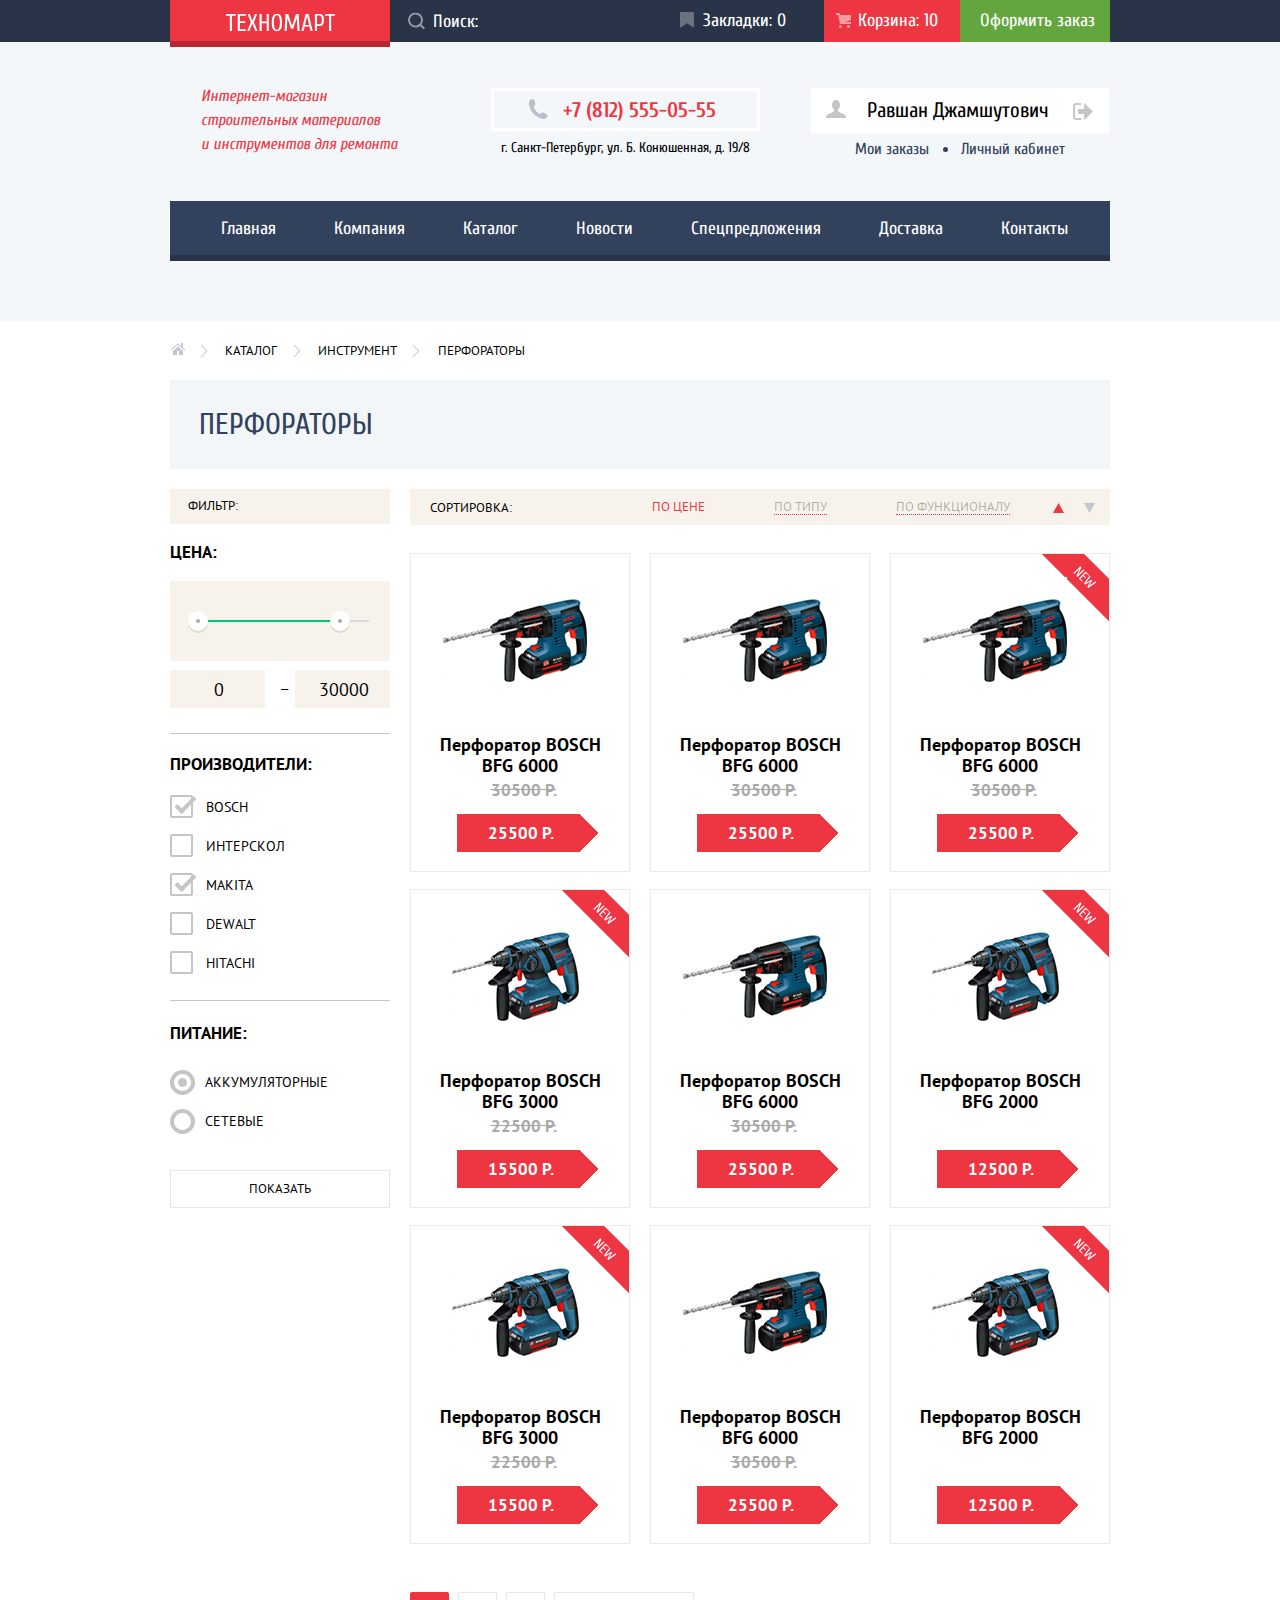
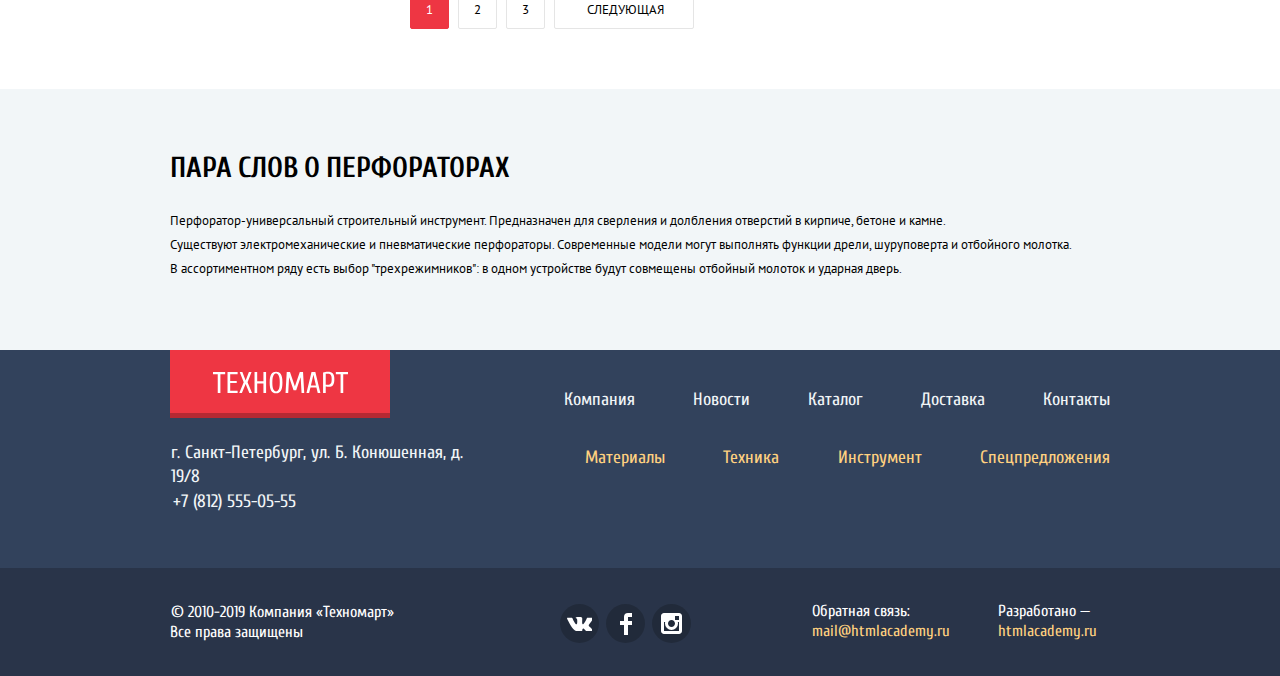
==== commit 8c03e856: "первая попытка" ====
--- a/catalog.html
+++ b/catalog.html
@@ -2,560 +2,553 @@
 <html lang="ru">
 
 <head>
-    <meta charset="utf-8">
-    <link href="https://fonts.googleapis.com/css2?family=Cuprum:ital,wght@0,400;0,700;1,400&family=PT+Sans:wght@400;700&display=swap" rel="stylesheet">
-    <link href="./css/normalize.css" rel="stylesheet">
-    <link href="./css/style.css" rel="stylesheet">
-
-    <title>HTML Academy: Техномарт</title>
-
+  <meta charset="utf-8">
+  <link href="https://fonts.googleapis.com/css2?family=Cuprum:ital,wght@0,400;0,700;1,400&family=PT+Sans:wght@400;700&display=swap" rel="stylesheet">
+  <link href="./css/normalize.css" rel="stylesheet">
+  <link href="./css/style.min.css" rel="stylesheet">
+  <title>HTML Academy: Техномарт</title>
 </head>
 
-
-
 <body>
-    <!--шапка сайта header-->
-    <header class="header">
-        <div class="up-header">
-            <div class="up-header-container wrapper">
-
-                <a class="up-logo" href="#">
-                    <span class="up-logo-img">
-                        <img src="./img/svg/logo-technomart.svg" alt="Логотип">
-                    </span>
-
-                </a>
-                <div class="search-form-container">
-                    <form action="https://echo.htmlacademy.ru " method="get" class="search-form" aria-label="Форма обратной связи">
-
-                        <input class="search-form-input" type="search" name="search" id="search" required>
-                        <label class="search-form-label" for="search">
-                            Поиск:
-                        </label>
-                        <svg class="search-form-icon" xmlns="http://www.w3.org/2000/svg" width="17" height="17" viewBox="0 0 17 17">
-                            <path d="M17 15.586l-3.542-3.542A7.465 7.465 0 0 0 15 7.5 7.5 7.5 0 1 0 7.5 15c1.71 0 3.282-.579 4.544-1.542L15.586 17 17 15.586zM2 7.5C2 4.467 4.467 2 7.5 2 10.532 2 13 4.467 13 7.5c0 3.032-2.468 5.5-5.5 5.5A5.506 5.506 0 0 1 2 7.5z" /></svg>
-
-
-                    </form>
-                </div>
-
-                <a class="up-header-link up-header-link-bookmarks" href="#">Закладки: <span>0</span></a>
-
-                <a class="up-header-link up-header-link-cart" href="#">Корзина: <span>0</span></a>
-                <button type="button" class="
-                create-order"><span class="create-order-text">Оформить заказ</span></button>
-            </div>
-        </div>
-        <div class="center-header wrapper">
-            <h1 class="heading">Интернет-магазин строительных материалов и&nbsp;инструментов для ремонта</h1>
-            <div class="contacts">
-                <a class="phone-link" href="tel:+78125550555"><span class="phone">+7 (812) 555-05-55</span></a>
-                <address class="address">г. Санкт-Петербург, ул. Б. Конюшенная, д. 19/8</address>
-            </div>
-            <!--Блок логинов -->
-            <ul class="login-block">
-                <li class="login-item">
-                    <a class="login-entry login-link" href="#"><span class="login-text">
-                            <em class="login-entry-icon">
-                                <svg xmlns="http://www.w3.org/2000/svg" width="20" height="17" viewBox="0 0 20 17">
-                                    <path d="M14.875 8.5L6 0v6H0v5h6v6z" />
-                                    <path d="M16.986 15.01h-5.027V17h5.027c2.178 0 3.004-1.81 3.029-3.026V3.028C19.99 1.811 19.164 0 16.986 0h-5.027v1.99h5.027c.839 0 .992.681 1.01 1.057v10.904c-.017.376-.171 1.059-1.01 1.059z" />
-                                </svg>
-                            </em>Войти</span>
-                    </a>
-                </li>
-                <li class="login-item">
-                    <a class="login-link login-registration" href="#">Регистрация</a>
-                </li>
+  <!--шапка сайта header-->
+  <header class="header">
+    <div class="up-header">
+      <div class="up-header-container wrapper">
+        <a class="up-logo" href="index.html">
+          <span class="up-logo-img">
+            <img src="./img/svg/logo-technomart.svg" width="220" height="47" alt="Логотип">
+          </span>
+        </a>
+        <div class="search-form-container">
+          <form action="https://echo.htmlacademy.ru " method="get" class="search-form" aria-label="Форма обратной связи">
+            <input class="search-form-input" type="search" name="search" id="search" required>
+            <label class="search-form-label" for="search">
+              Поиск:
+            </label>
+            <svg class="search-form-icon" xmlns="http://www.w3.org/2000/svg" width="17" height="17" viewBox="0 0 17 17">
+              <path d="M17 15.586l-3.542-3.542A7.465 7.465 0 0 0 15 7.5 7.5 7.5 0 1 0 7.5 15c1.71 0 3.282-.579 4.544-1.542L15.586 17 17 15.586zM2 7.5C2 4.467 4.467 2 7.5 2 10.532 2 13 4.467 13 7.5c0 3.032-2.468 5.5-5.5 5.5A5.506 5.506 0 0 1 2 7.5z" /></svg>
+          </form>
+        </div>
+        <a class="up-header-link up-header-link-bookmarks" href="#">
+          Закладки: 0
+        </a>
+        <a class="up-header-link up-header-link-cart cart-not-empty" href="#">
+          <span class="cart-caption">
+            Корзина: 10
+          </span>
+        </a>
+        <button type="button" class="create-order">
+          <span class="create-order-text">Оформить заказ</span>
+        </button>
+      </div>
+    </div>
+    <div class="center-header wrapper">
+      <h1 class="heading">Интернет-магазин строительных материалов и&nbsp;инструментов для ремонта</h1>
+      <div class="contacts">
+        <a class="phone-link" href="tel:+78125550555"><span class="phone">+7 (812) 555-05-55</span></a>
+        <address class="address">г. Санкт-Петербург, ул. Б. Конюшенная, д. 19/8</address>
+      </div>
+      <!--Блок логинов -->
+      <div class="person-block">
+        <div class="person-data-block">
+          <a class="person-data" href="#">
+            <svg class="person-data-icon" width="20" height="18" viewBox="0 0 20 18" xmlns="http://www.w3.org/2000/svg">
+              <path d="M17.881 14.166C15.737 13.431 13.625 12.5 12.674 11.776C12.017 11.275 11.904 10.158 12.157 9.361C13.275 8.458 14.021 6.884 14.021 5.083C14.021 2.276 12.221 0 10 0C7.77902 0 5.97901 2.276 5.97901 5.083C5.97901 6.884 6.72501 8.457 7.84201 9.36C8.09501 10.158 7.98302 11.275 7.32502 11.776C6.37502 12.5 4.26201 13.43 2.11801 14.166C-0.0259852 14.902 1.48343e-05 18 1.48343e-05 18H20C20 18 20.025 14.901 17.881 14.166Z" />
+            </svg> Равшан Джамшутович
+          </a>
+          <a href="#" class="person-logout">
+            <span class="visually-hidden">Выйти из аккаунта</span>
+            <svg class="person-logout-icon" width="20" height="17" viewBox="0 0 20 17" xmlns="http://www.w3.org/2000/svg">
+              <path d="M20 8.5L11.125 0V6H5.125V11H11.125V17L20 8.5Z" />
+              <path d="M2.10591 13.952V3.048C2.12391 2.672 2.27691 1.991 3.11591 1.991H8.14291V0H3.11591C0.937914 0 0.111914 1.81 0.0869141 3.027V13.973C0.111914 15.189 0.937914 17 3.11591 17H8.14291V15.01H3.11591C2.27691 15.01 2.12391 14.327 2.10591 13.952Z" />
+            </svg>
+          </a>
+        </div>
+        <div class="person-actions-block">
+          <a class="person-action person-orders" href="#">Мои заказы</a>
+          <a class="person-action person-journal" href="#">Личный кабинет</a>
+        </div>
+      </div>
+    </div>
+    <nav class="down-header wrapper">
+      <h2 class="visually-hidden"> Навигация по сайту</h2>
+      <ul class="down-header-list">
+        <li class="down-header-item">
+          <a class="down-header-link" href="index.html">Главная</a>
+        </li>
+        <li class="down-header-item">
+          <a class="down-header-link" href="#">Компания</a>
+        </li>
+        <li class="down-header-item">
+          <a class="down-header-link">Каталог</a>
+        </li>
+        <li class="down-header-item">
+          <a class="down-header-link" href="#">Новости</a>
+        </li>
+        <li class="down-header-item">
+          <a class="down-header-link" href="#">Спецпредложения</a>
+        </li>
+        <li class="down-header-item">
+          <a class="down-header-link" href="#">Доставка</a>
+        </li>
+        <li class="down-header-item">
+          <a class="down-header-link" href="#">Контакты</a>
+        </li>
+      </ul>
+    </nav>
+  </header>
+  <main>
+    <!--хлебные крошки -->
+    <section class="wrapper">
+      <h3 class="visually-hidden">История страниц</h3>
+      <ul class="bread-crambs">
+        <li class="bread-crambs-item bread-crambs-item-home">
+          <a class="bread-crambs-link" href="index.html"><img src="./img/svg/icon-home.svg" alt="Главная страница"></a>
+        </li>
+        <li class="bread-crambs-item">
+          <a class="bread-crambs-link bread-crambs-link-catalog" href=#>Каталог </a>
+        </li>
+        <li class="bread-crambs-item">
+          <a class="bread-crambs-link bread-crambs-link-tool" href=#>Инструмент </a>
+        </li>
+        <li class="bread-crambs-item">
+          <a class="bread-crambs-link bread-crambs-link-hummers" href=#>Перфораторы</a>
+        </li>
+      </ul>
+    </section>
+    <h2 class=" title-category wrapper">Перфораторы</h2>
+    <div class="wrapper catalog-section">
+      <aside class="filter">
+        <h2 class="filter-heading">Фильтр:</h2>
+        <form action="https://echo.htmlacademy.ru/courses" method="post">
+          <h3 class="visually-hidden">Диапазон цены</h3>
+          <label class="filter-price-label" for="price-range">Цена:</label>
+          <div class="filter-price-range-container">
+            <div class="price-range">
+              <div class="scale"></div>
+              <div class="handle handle-left"></div>
+              <div class="handle handle-right"></div>
+            </div>
+          </div>
+          <div class="price-value-container">
+            <input  name="min-price" type="text" class="price-value-min" value="0">
+            <span class="price-value-line">
+              &ndash;
+            </span>
+            <input name="max-price" type="text" class="price-value-max" value="30000">
+          </div>
+          <h3 class="filter-list-heading">Производители:</h3>
+          <ul class="filter-list">
+            <li class="filter-item">
+              <input class=" visually-hidden filter-checkbox-input" type="checkbox" name="bosch" id="bosch" checked>
+
+              <label class="filter-checkbox-label" for="bosch">Bosch</label>
+            </li>
+            <li class="filter-item">
+              <input class="visually-hidden filter-checkbox-input" type="checkbox" name="interskol" id="interskol">
+
+              <label class="filter-checkbox-label" for="interskol">Интерскол</label>
+            </li>
+            <li class="filter-item">
+              <input class=" visually-hidden filter-checkbox-input" type="checkbox" name="makita" id="makita" checked> <label class="filter-checkbox-label" for="makita">Makita</label>
+            </li>
+            <li class="filter-item">
+              <input class=" visually-hidden filter-checkbox-input" type="checkbox" name="dewalt" id="dewalt">
+              <label class=" filter-checkbox-label" for="dewalt">Dewalt</label> </li>
+            <li class="filter-item">
+              <input class=" visually-hidden filter-checkbox-input" type="checkbox" name="hitachi" id="hitachi">
+              <label class="filter-checkbox-label" for="hitachi">Hitachi</label>
+            </li>
+          </ul>
+
+          <!-- Если включить оба то не выключаются! (по иде должна быть возможность выбрать оба переключателя независимо -->
+          <h3 class="filter-list-heading filter-list-heading-source">Питание:</h3>
+          <ul class="filter-list">
+            <li class="filter-item">
+              <input class=" visually-hidden filter-checkbox-input-sourse" type="radio" name="battery-power" id="battery" checked>
+              <label class="filter-checkbox-label-source" for="battery">Аккумуляторные</label>
+            </li>
+            <li class="filter-item ">
+              <input class="visually-hidden filter-checkbox-input-sourse" type="radio" name="battery-power" id="network">
+              <label class="filter-checkbox-label-source" for="network">Сетевые</label>
+            </li>
+          </ul>
+          <input type="submit" value="Показать" class="filter-submit">
+        </form>
+      </aside>
+      <div class="catalog-section-main">
+        <div class="sorting">
+          <h2 class="sorting-title">Сортировка:</h2>
+          <ul class="sorting-list">
+            <li class="sorting-item sorting-item-price">
+              <input type="radio" class="sorting-radio visually-hidden" name="sorting-type" id="sorting-type-price" checked>
+              <label for="sorting-type-price" class="sorting-label">по цене</label>
+            </li>
+            <li class="sorting-item">
+              <input type="radio" class="sorting-radio visually-hidden" name="sorting-type" id="sorting-type-by-type">
+              <label for="sorting-type-by-type" class="sorting-label">
+                по типу</label>
+            </li>
+            <li class="sorting-item">
+              <input type="radio" class="sorting-radio visually-hidden" name="sorting-type" id="sorting-type-function">
+              <label for="sorting-type-function" class="sorting-label">
+                по функционалу</label>
+            </li>
+            <li class="arrow-up">
+              <input type="radio" class="sorting-radio visually-hidden" name="sorting-direction" id="sorting-arrow-up" checked>
+              <label for="sorting-arrow-up" class="sorting-label">
+                <svg class=" sorting-arrow sorting-arrow-up" xmlns="http://www.w3.org/2000/svg" width="11" height="10" viewBox="0 0 11 10">
+                  <path d="M5.5 0L0 10h11z" /></svg>
+              </label>
+            </li>
+            <li class="arrow-down">
+              <input type="radio" class="sorting-radio visually-hidden" name="sorting-direction" id="sorting-arrow-down">
+              <label for="sorting-arrow-down" class="sorting-label">
+                <svg class=" sorting-arrow sorting-arrow-down" xmlns="http://www.w3.org/2000/svg" width="11" height="10" viewBox="0 0 11 10">
+                  <path d="M5.5 10L0 0h11" /></svg>
+              </label>
+            </li>
+          </ul>
+        </div>
+        <ul class="popular-goods-list">
+          <!--Карточка 1-->
+          <li class="popular-goods-item">
+            <div class="popular-goods-img-block">
+              <div class="popular-goods-img-container">
+                <img src="./img/content/goods3_6000.jpg" width="144" height="128" alt="Фото перфоратора Bosch модели 6000">
+              </div>
+              <div class="popular-goods-buttons-container">
+                <button class="popular-goods-button popular-goods-button-buy" type="button">Купить</button>
+                <button class="popular-goods-button popular-goods-button-bookmarks" type="button">В закладки</button>
+              </div>
+            </div>
+
+            <a class="popular-goods-item-links" href="#">Перфоратор BOSCH BFG 6000</a>
+            <div class="popular-goods-price-container">
+              <p class="popular-goods-butoon-price-old">
+                <span class="visually-hidden">Старая цена</span>
+                30500 P.
+              </p>
+              <p class="popular-goods-butoon-price">
+                <span class="visually-hidden">Новая цена</span>
+                25500 P.</p>
+            </div>
+          </li>
+          <!--Карточка 2-->
+          <li class="popular-goods-item">
+            <div class="popular-goods-img-block">
+              <div class="popular-goods-img-container">
+                <img src="./img/content/goods3_6000.jpg" width="144" height="128" alt="Фото перфоратора Bosch модели 6000">
+              </div>
+              <div class="popular-goods-buttons-container">
+                <button class="popular-goods-button popular-goods-button-buy" type="button">Купить</button>
+                <button class="popular-goods-button popular-goods-button-bookmarks" type="button">В закладки</button>
+              </div>
+            </div>
+
+            <a class="popular-goods-item-links" href="#">Перфоратор BOSCH BFG 6000</a>
+            <div class="popular-goods-price-container">
+              <p class="popular-goods-butoon-price-old">
+                <span class="visually-hidden">Старая цена</span>
+                30500 P.
+              </p>
+              <p class="popular-goods-butoon-price">
+                <span class="visually-hidden">Новая цена</span>
+                25500 P.</p>
+            </div>
+          </li>
+          <!--Карточка 3-->
+          <li class="popular-goods-item new">
+            <div class="popular-goods-img-block">
+              <div class="popular-goods-img-container">
+                <img src="./img/content/goods3_6000.jpg" width="144" height="128" alt="Фото перфоратора Bosch модели 6000">
+              </div>
+              <div class="popular-goods-buttons-container">
+                <button class="popular-goods-button popular-goods-button-buy" type="button">Купить</button>
+                <button class="popular-goods-button popular-goods-button-bookmarks" type="button">В закладки</button>
+              </div>
+            </div>
+
+            <a class="popular-goods-item-links" href="#">Перфоратор BOSCH BFG 6000</a>
+            <div class="popular-goods-price-container">
+              <p class="popular-goods-butoon-price-old">
+                <span class="visually-hidden">Старая цена</span>
+                30500 P.
+              </p>
+              <p class="popular-goods-butoon-price">
+                <span class="visually-hidden">Новая цена</span>
+                25500 P.</p>
+            </div>
+          </li>
+
+          <!--Карточка 4-->
+          <li class="popular-goods-item new">
+            <div class="popular-goods-img-block">
+              <div class="popular-goods-img-container">
+                <img src="img/content/goods2_3000.jpg" width="127" height="112" alt="Фото перфоратора Bosch модели 3000">
+              </div>
+              <div class="popular-goods-buttons-container">
+                <button class="popular-goods-button popular-goods-button-buy" type="button">Купить</button>
+                <button class="popular-goods-button popular-goods-button-bookmarks" type="button">В закладки</button>
+              </div>
+            </div>
+            <a class="popular-goods-item-links" href="#">Перфоратор BOSCH BFG 3000</a>
+            <div class="popular-goods-price-container">
+              <p class="popular-goods-butoon-price-old">
+                <span class="visually-hidden">Старая цена</span>
+                22500 P.
+              </p>
+              <p class="popular-goods-butoon-price">
+                <span class="visually-hidden">Новая цена</span>
+                15500 P.
+              </p>
+            </div>
+          </li>
+          <!--Карточка 5-->
+          <li class="popular-goods-item">
+            <div class="popular-goods-img-block">
+              <div class="popular-goods-img-container">
+                <img src="./img/content/goods3_6000.jpg" width="144" height="128" alt="Фото перфоратора Bosch модели 6000">
+              </div>
+              <div class="popular-goods-buttons-container">
+                <button class="popular-goods-button popular-goods-button-buy" type="button">Купить</button>
+                <button class="popular-goods-button popular-goods-button-bookmarks" type="button">В закладки</button>
+              </div>
+            </div>
+            <a class="popular-goods-item-links" href="#">Перфоратор BOSCH BFG 6000</a>
+            <div class="popular-goods-price-container">
+              <p class="popular-goods-butoon-price-old">
+                <span class="visually-hidden">Старая цена</span>
+                30500 P.
+              </p>
+              <p class="popular-goods-butoon-price">
+                <span class="visually-hidden">Новая цена</span>
+                25500 P.</p>
+            </div>
+          </li>
+          <!--Карточка 6-->
+          <li class="popular-goods-item new">
+            <div class="popular-goods-img-block">
+              <div class="popular-goods-img-container">
+                <img src="img/content/goods4_2000.jpg" width="127" height="112" alt="Фото перфоратора Bosch модели 2000">
+              </div>
+              <div class="popular-goods-buttons-container">
+                <button class="popular-goods-button popular-goods-button-buy" type="button">Купить</button>
+                <button class="popular-goods-button popular-goods-button-bookmarks" type="button">В закладки</button>
+              </div>
+            </div>
+            <a class="popular-goods-item-links" href="#">Перфоратор BOSCH BFG 2000</a>
+            <div class="popular-goods-price-container">
+              <p class="popular-goods-butoon-price-old">
+                <span class="visually-hidden">Старая цена</span>
+              </p>
+              <p class="popular-goods-butoon-price">
+                <span class="visually-hidden">Новая цена</span>
+                12500 P.</p>
+            </div>
+          </li>
+          <!--Карточка 7-->
+          <li class="popular-goods-item new">
+            <div class="popular-goods-img-block">
+              <div class="popular-goods-img-container">
+                <img src="img/content/goods2_3000.jpg" width="127" height="112" alt="Фото перфоратора Bosch модели 3000">
+              </div>
+              <div class="popular-goods-buttons-container">
+                <button class="popular-goods-button popular-goods-button-buy" type="button">Купить</button>
+                <button class="popular-goods-button popular-goods-button-bookmarks" type="button">В закладки</button>
+              </div>
+            </div>
+            <a class="popular-goods-item-links" href="#">Перфоратор BOSCH BFG 3000</a>
+            <div class="popular-goods-price-container">
+              <p class="popular-goods-butoon-price-old">
+                <span class="visually-hidden">Старая цена</span>
+                22500 P.
+              </p>
+              <p class="popular-goods-butoon-price">
+                <span class="visually-hidden">Новая цена</span>
+                15500 P.
+              </p>
+            </div>
+          </li>
+          <!--Карточка 8-->
+          <li class="popular-goods-item">
+            <div class="popular-goods-img-block">
+              <div class="popular-goods-img-container">
+                <img src="./img/content/goods3_6000.jpg" width="144" height="128" alt="Фото перфоратора Bosch модели 6000">
+              </div>
+              <div class="popular-goods-buttons-container">
+                <button class="popular-goods-button popular-goods-button-buy" type="button">Купить</button>
+                <button class="popular-goods-button popular-goods-button-bookmarks" type="button">В закладки</button>
+              </div>
+            </div>
+
+            <a class="popular-goods-item-links" href="#">Перфоратор BOSCH BFG 6000</a>
+            <div class="popular-goods-price-container">
+              <p class="popular-goods-butoon-price-old">
+                <span class="visually-hidden">Старая цена</span>
+                30500 P.
+              </p>
+              <p class="popular-goods-butoon-price">
+                <span class="visually-hidden">Новая цена</span>
+                25500 P.</p>
+            </div>
+          </li>
+          <!--Карточка 9-->
+          <li class="popular-goods-item new">
+            <div class="popular-goods-img-block">
+              <div class="popular-goods-img-container">
+                <img src="img/content/goods4_2000.jpg" width="127" height="112" alt="Фото перфоратора Bosch модели 2000">
+              </div>
+              <div class="popular-goods-buttons-container">
+                <button class="popular-goods-button popular-goods-button-buy" type="button">Купить</button>
+                <button class="popular-goods-button popular-goods-button-bookmarks" type="button">В закладки</button>
+              </div>
+            </div>
+
+            <a class="popular-goods-item-links" href="#">Перфоратор BOSCH BFG 2000</a>
+            <div class="popular-goods-price-container">
+              <p class="popular-goods-butoon-price-old">
+                <span class="visually-hidden">Старая цена</span>
+
+              </p>
+              <p class="popular-goods-butoon-price">
+                <span class="visually-hidden">Новая цена</span>
+                12500 P.</p>
+            </div>
+
+          </li>
+        </ul>
+        <ul class="catalog-pages">
+          <li class="catalog-pages-item">
+            <a class="catalog-pages-link catalog-pages-link-active">1</a>
+          </li>
+          <li class="catalog-pages-item">
+            <a href="#" class="catalog-pages-link">2</a>
+          </li>
+          <li class="catalog-pages-item">
+            <a href="#" class="catalog-pages-link">3</a>
+          </li>
+          <li class="catalog-pages-item">
+            <a href="#" class="catalog-pages-link catalog-pages-link-next">Следующая</a>
+          </li>
+        </ul>
+      </div>
+    </div>
+    <div class="container-text-down">
+      <h2 class=" wrapper text-down-heading">
+        Пара слов о перфораторах
+      </h2>
+      <p class="text-down wrapper">Перфоратор-универсальный строительный инструмент. Предназначен для сверления и долбления отверстий в кирпиче, бетоне и камне.<br>
+        Существуют электромеханические и пневматические перфораторы. Современные модели могут выполнять функции дрели, шуруповерта и отбойного молотка.<br>
+        В ассортиментном ряду есть выбор "трехрежимников": в одном устройстве будут совмещены отбойный молоток и ударная дверь.
+      </p>
+    </div>
+  </main>
+  <!-- Не забыть скопировать доделанный футер с главной стр-->
+  <!--Подвал сайта-->
+  <footer class="footer">
+    <div class="up-footer">
+      <div class="up-footer-container wrapper">
+        <div class="up-footer-left">
+          <a class="footer-logo" href="index.html">
+            <img src="./img/svg/logo-technomart.svg" width="220" height="47" alt="Логотип">
+          </a>
+          <div class="down-address-block">
+            <address class="down-address">
+              г. Санкт-Петербург, ул. Б. Конюшенная, д. 19/8 </address>
+
+            <a class="tel-footer" href="tel:+78125550555">+7 (812) 555-05-55</a>
+          </div>
+
+        </div>
+        <div class="up-footer-right">
+          <nav class="up-footer-nav">
+            <h2 class="visually-hidden"> Навигация по сайту нижняя</h2>
+            <ul class="up-footer-list">
+              <li class="up-footer-list-item">
+                <a class="up-footer-list-link" href="index.html">Компания</a>
+              </li>
+
+              <li class="up-footer-list-item">
+                <a class="up-footer-list-link" href="#">Новости</a>
+              </li>
+              <li class="up-footer-list-item">
+                <a class="up-footer-list-link">Каталог</a></li>
+              <li class="up-footer-list-item">
+                <a class="up-footer-list-link" href="#">Доставка</a>
+              </li>
+              <li class="up-footer-list-item">
+                <a class="up-footer-list-link" href="#">Контакты</a>
+              </li>
             </ul>
-        </div>
-
-
-        <nav class="down-header wrapper">
-            <h2 class="visually-hidden"> Навигация по сайту</h2>
-            <ul class="down-header-list">
-                <li class="down-header-item">
-                    <a class="down-header-link" href="index.html">Главная</a>
-                </li>
-                <li class="down-header-item">
-                    <a class="down-header-link" href="#">Компания</a>
-                </li>
-                <li class="down-header-item">
-                    <a class="down-header-link" href="catalog.html">Каталог</a>
-                </li>
-                <li class="down-header-item">
-                    <a class="down-header-link" href="#">Новости</a>
-                </li>
-                <li class="down-header-item">
-                    <a class="down-header-link" href="#">Спецпредложения</a>
-                </li>
-                <li class="down-header-item">
-                    <a class="down-header-link" href="#">Доставка</a>
-                </li>
-                <li class="down-header-item">
-                    <a class="down-header-link" href="#">Контакты</a>
-                </li>
+          </nav>
+          <nav>
+            <ul class="down-footer-nav">
+              <li>
+                <a class="down-footer-nav-link" href="#">Материалы</a>
+              </li>
+              <li>
+                <a class="down-footer-nav-link" href="#">Техника</a>
+              </li>
+              <li>
+                <a class="down-footer-nav-link" href="#">Инструмент</a>
+              </li>
+              <li>
+                <a class="down-footer-nav-link" href="#">Спецпредложения</a>
+              </li>
             </ul>
-
-        </nav>
-    </header>
-
-    <main>
-
-        <!--хлебные крошки -->
-        <section class="wrapper">
-            <h3 class="visually-hidden">История страниц</h3>
-            <ul class="bread-crambs">
-                <li class="bread-crambs-item">
-                    <a class="bread-crambs-link" href="index.html"><img src="./img/svg/icon-home.svg" alt="Логотип"></a>
-                </li>
-                <li class="bread-crambs-item">
-                    <a class="bread-crambs-link bread-crambs-link-catalog " href=#>Каталог </a>
-                </li>
-                <li class="bread-crambs-item">
-                    <a class="bread-crambs-link bread-crambs-link-tool" href=#>Инструмент </a>
-                </li>
-                <li class="bread-crambs-item">
-                    <a class="bread-crambs-link bread-crambs-link-hummers" href=#>Перфораторы</a>
-                </li>
-            </ul>
-        </section>
-        <h2 class=" title-category wrapper">Перфораторы</h2>
-        <div class="wrapper catalog-section">
-            <aside class="filter">
-                <h2 class="filter-heading">Фильтр:</h2>
-                <form action="https://echo.htmlacademy.ru/courses" method="post">
-                    <h3 class="visually-hidden">Диапазон цены</h3>
-                    <label class="filter-price-label" for="price-range">Цена:</label>
-                    <div class="filter-price-range-container">
-                        <input type="range" id="price-range" name="price count" min="0" max="30000" step="100" class="price-range" value="0">
-                    </div>
-                    <div class="price-value-container">
-                        <span class="price-value-min">0</span>
-                        <span class="price-value-line">
-                            &ndash;
-                        </span>
-                        <span class="price-value-max">30000</span> </div>
-                    <h3 class="filter-list-heading">Производители:</h3>
-                    <ul class="filter-list">
-                        <li class="filter-item">
-                            <input class=" visually-hidden filter-checkbox-input" type="checkbox" name="bosch" id="bosch" checked>
-
-                            <label class="filter-checkbox-label" for="bosch">Bosch</label>
-                        </li>
-                        <li class="filter-item">
-                            <input class="visually-hidden filter-checkbox-input" type="checkbox" name="interskol" id="interskol">
-
-                            <label class="filter-checkbox-label" for="interskol">Интерскол</label>
-                        </li>
-                        <li class="filter-item">
-                            <input class=" visually-hidden filter-checkbox-input" type="checkbox" name="makita" id="makita" checked> <label class="filter-checkbox-label" for="makita">Makita</label>
-                        </li>
-                        <li class="filter-item">
-                            <input class=" visually-hidden filter-checkbox-input" type="checkbox" name="dewalt" id="dewalt">                                           
-                            <label class=" filter-checkbox-label" for="dewalt">Dewalt</label> </li>
-                        <li class="filter-item">
-                            <input class=" visually-hidden filter-checkbox-input" type="checkbox" name="hitachi" id="hitachi">
-                            <label class="filter-checkbox-label" for="hitachi">Hitachi</label>
-                        </li>
-                    </ul>
-                    
-                    <!-- Если включить оба то не выключаются! (по иде должна быть возможность выбрать оба переключателя независимо -->
-                    <h3 class="filter-list-heading filter-list-heading-source">Питание:</h3>
-                    <ul class="filter-list">
-                        <li class="filter-item">
-                            <input  class=" visually-hidden filter-checkbox-input-sourse" type="radio" name="battery-power" id="battery" checked>
-                            <label class="filter-checkbox-label-source" for="battery">Аккумуляторные</label>
-                        </li>
-                       <li class="filter-item ">
-                            <input  class="visually-hidden filter-checkbox-input-sourse" type="radio" name="network-power" id="network">
-                            <label class="filter-checkbox-label-source" for="network">Сетевые</label>
-                        </li>
-                    </ul>
-                    <input type="submit" value="Показать">
-                </form>
-            </aside>
-            <div class="catalog-section-main">
-                <div class="sorting">
-                    <h2 class="sorting-title">Сортировка:</h2>
-                    <ul class="sorting-list">
-                        <li class="sorting-item sorting-item-price">
-                            <input type="radio" class="sorting-radio visually-hidden" name="sorting-type" id="sorting-type-price" checked>
-                            <label for="sorting-type-price" class="sorting-label">по цене</label>
-                        </li>
-                        <li class="sorting-item">
-                            <input type="radio" class="sorting-radio visually-hidden" name="sorting-type" id="sorting-type-by-type">
-                            <label for="sorting-type-by-type" class="sorting-label">
-                                по типу</label>
-                        </li>
-                        <li class="sorting-item">
-                            <input type="radio" class="sorting-radio visually-hidden" name="sorting-type" id="sorting-type-function">
-                            <label for="sorting-type-function" class="sorting-label">
-                                по функционалу</label>
-                        </li>
-
-
-                        <li class="arrow-up">
-                            <input type="radio" class="sorting-radio visually-hidden" name="sorting-direction" id="sorting-arrow-up" checked>
-                            <label for="sorting-arrow-up" class="sorting-label">
-                                <svg class=" sorting-arrow sorting-arrow-up" xmlns="http://www.w3.org/2000/svg" width="11" height="10" viewBox="0 0 11 10">
-                                    <path d="M5.5 0L0 10h11z" /></svg>
-
-                            </label>
-
-                        </li>
-                        <li class="arrow-down">
-                            <input type="radio" class="sorting-radio visually-hidden" name="sorting-direction" id="sorting-arrow-down">
-                            <label for="sorting-arrow-down" class="sorting-label">
-                                <svg class=" sorting-arrow sorting-arrow-down" xmlns="http://www.w3.org/2000/svg" width="11" height="10" viewBox="0 0 11 10">
-                                    <path d="M5.5 10L0 0h11" /></svg>
-
-                            </label>
-                        </li>
-                    </ul>
-                </div>
-                <ul class="popular-goods-list">
-                    <!--Карточка 1-->
-                    <li class="popular-goods-item">
-                        <div class="popular-goods-img-block">
-                            <div class="popular-goods-img-container">
-                                <img src="./img/content/goods3_6000.jpg" width="" height="" alt="Фото перфоратора Bosch модели 6000">
-                            </div>
-                            <div class="popular-goods-buttons-container">
-                                <button class="popular-goods-button popular-goods-button-buy" type="button">Купить</button>
-                                <button class="popular-goods-button popular-goods-button-bookmarks" type="button">В закладки</button>
-                            </div>
-                        </div>
-
-                        <a class="popular-goods-item-links" href="#">Перфоратор BOSCH BFG 6000</a>
-                        <div class="popular-goods-price-container">
-                            <p class="popular-goods-butoon-price-old">
-                                <span class="visually-hidden">Старая цена</span>
-                                30500 P.
-                            </p>
-                            <p class="popular-goods-butoon-price">
-                                <span class="visually-hidden">Новая цена</span>
-                                25500 P.</p>
-                        </div>
-                    </li>
-                    <!--Карточка 2-->
-                    <li class="popular-goods-item">
-                        <div class="popular-goods-img-block">
-                            <div class="popular-goods-img-container">
-                                <img src="./img/content/goods3_6000.jpg" width="" height="" alt="Фото перфоратора Bosch модели 6000">
-                            </div>
-                            <div class="popular-goods-buttons-container">
-                                <button class="popular-goods-button popular-goods-button-buy" type="button">Купить</button>
-                                <button class="popular-goods-button popular-goods-button-bookmarks" type="button">В закладки</button>
-                            </div>
-                        </div>
-
-                        <a class="popular-goods-item-links" href="#">Перфоратор BOSCH BFG 6000</a>
-                        <div class="popular-goods-price-container">
-                            <p class="popular-goods-butoon-price-old">
-                                <span class="visually-hidden">Старая цена</span>
-                                30500 P.
-                            </p>
-                            <p class="popular-goods-butoon-price">
-                                <span class="visually-hidden">Новая цена</span>
-                                25500 P.</p>
-                        </div>
-                    </li>
-                    <!--Карточка 3-->
-                    <li class="popular-goods-item new">
-                        <div class="popular-goods-img-block">
-                            <div class="popular-goods-img-container">
-                                <img src="./img/content/goods3_6000.jpg" width="" height="" alt="Фото перфоратора Bosch модели 6000">
-                            </div>
-                            <div class="popular-goods-buttons-container">
-                                <button class="popular-goods-button popular-goods-button-buy" type="button">Купить</button>
-                                <button class="popular-goods-button popular-goods-button-bookmarks" type="button">В закладки</button>
-                            </div>
-                        </div>
-
-                        <a class="popular-goods-item-links" href="#">Перфоратор BOSCH BFG 6000</a>
-                        <div class="popular-goods-price-container">
-                            <p class="popular-goods-butoon-price-old">
-                                <span class="visually-hidden">Старая цена</span>
-                                30500 P.
-                            </p>
-                            <p class="popular-goods-butoon-price">
-                                <span class="visually-hidden">Новая цена</span>
-                                25500 P.</p>
-                        </div>
-                    </li>
-
-                    <!--Карточка 4-->
-                    <li class="popular-goods-item new">
-                        <div class="popular-goods-img-block">
-                            <div class="popular-goods-img-container">
-                                <img src="img/content/goods2_3000.jpg" width="" height="" alt="Фото перфоратора Bosch модели 3000">
-                            </div>
-                            <div class="popular-goods-buttons-container">
-                                <button class="popular-goods-button popular-goods-button-buy" type="button">Купить</button>
-                                <button class="popular-goods-button popular-goods-button-bookmarks" type="button">В закладки</button>
-                            </div>
-                        </div>
-                        <a class="popular-goods-item-links" href="#">Перфоратор BOSCH BFG 3000</a>
-                        <div class="popular-goods-price-container">
-                            <p class="popular-goods-butoon-price-old">
-                                <span class="visually-hidden">Старая цена</span>
-                                22500 P.
-                            </p>
-                            <p class="popular-goods-butoon-price">
-                                <span class="visually-hidden">Новая цена</span>
-                                15500 P.
-                            </p>
-                        </div>
-                    </li>
-                    <!--Карточка 5-->
-                    <li class="popular-goods-item">
-                        <div class="popular-goods-img-block">
-                            <div class="popular-goods-img-container">
-                                <img src="./img/content/goods3_6000.jpg" width="" height="" alt="Фото перфоратора Bosch модели 6000">
-                            </div>
-                            <div class="popular-goods-buttons-container">
-                                <button class="popular-goods-button popular-goods-button-buy" type="button">Купить</button>
-                                <button class="popular-goods-button popular-goods-button-bookmarks" type="button">В закладки</button>
-                            </div>
-                        </div>
-
-                        <a class="popular-goods-item-links" href="#">Перфоратор BOSCH BFG 6000</a>
-                        <div class="popular-goods-price-container">
-                            <p class="popular-goods-butoon-price-old">
-                                <span class="visually-hidden">Старая цена</span>
-                                30500 P.
-                            </p>
-                            <p class="popular-goods-butoon-price">
-                                <span class="visually-hidden">Новая цена</span>
-                                25500 P.</p>
-                        </div>
-                    </li>
-
-                    <!--Карточка 6-->
-                    <li class="popular-goods-item new">
-                        <div class="popular-goods-img-block">
-                            <div class="popular-goods-img-container">
-                                <img src="img/content/goods4_2000.jpg" width="" height="" alt="Фото перфоратора Bosch модели 2000">
-                            </div>
-                            <div class="popular-goods-buttons-container">
-                                <button class="popular-goods-button popular-goods-button-buy" type="button">Купить</button>
-                                <button class="popular-goods-button popular-goods-button-bookmarks" type="button">В закладки</button>
-                            </div>
-                        </div>
-
-                        <a class="popular-goods-item-links" href="#">Перфоратор BOSCH BFG 2000</a>
-                        <div class="popular-goods-price-container">
-                            <p class="popular-goods-butoon-price-old">
-                                <span class="visually-hidden">Старая цена</span>
-
-                            </p>
-                            <p class="popular-goods-butoon-price">
-                                <span class="visually-hidden">Новая цена</span>
-                                12500 P.</p>
-                        </div>
-
-                    </li>
-                    <!--Карточка 7-->
-                    <li class="popular-goods-item new">
-                        <div class="popular-goods-img-block">
-                            <div class="popular-goods-img-container">
-                                <img src="img/content/goods2_3000.jpg" width="" height="" alt="Фото перфоратора Bosch модели 3000">
-                            </div>
-                            <div class="popular-goods-buttons-container">
-                                <button class="popular-goods-button popular-goods-button-buy" type="button">Купить</button>
-                                <button class="popular-goods-button popular-goods-button-bookmarks" type="button">В закладки</button>
-                            </div>
-                        </div>
-                        <a class="popular-goods-item-links" href="#">Перфоратор BOSCH BFG 3000</a>
-                        <div class="popular-goods-price-container">
-                            <p class="popular-goods-butoon-price-old">
-                                <span class="visually-hidden">Старая цена</span>
-                                22500 P.
-                            </p>
-                            <p class="popular-goods-butoon-price">
-                                <span class="visually-hidden">Новая цена</span>
-                                15500 P.
-                            </p>
-                        </div>
-                    </li>
-                    <!--Карточка 8-->
-                    <li class="popular-goods-item">
-                        <div class="popular-goods-img-block">
-                            <div class="popular-goods-img-container">
-                                <img src="./img/content/goods3_6000.jpg" width="" height="" alt="Фото перфоратора Bosch модели 6000">
-                            </div>
-                            <div class="popular-goods-buttons-container">
-                                <button class="popular-goods-button popular-goods-button-buy" type="button">Купить</button>
-                                <button class="popular-goods-button popular-goods-button-bookmarks" type="button">В закладки</button>
-                            </div>
-                        </div>
-
-                        <a class="popular-goods-item-links" href="#">Перфоратор BOSCH BFG 6000</a>
-                        <div class="popular-goods-price-container">
-                            <p class="popular-goods-butoon-price-old">
-                                <span class="visually-hidden">Старая цена</span>
-                                30500 P.
-                            </p>
-                            <p class="popular-goods-butoon-price">
-                                <span class="visually-hidden">Новая цена</span>
-                                25500 P.</p>
-                        </div>
-                    </li>
-                    <!--Карточка 9-->
-                    <li class="popular-goods-item new">
-                        <div class="popular-goods-img-block">
-                            <div class="popular-goods-img-container">
-                                <img src="img/content/goods4_2000.jpg" width="" height="" alt="Фото перфоратора Bosch модели 2000">
-                            </div>
-                            <div class="popular-goods-buttons-container">
-                                <button class="popular-goods-button popular-goods-button-buy" type="button">Купить</button>
-                                <button class="popular-goods-button popular-goods-button-bookmarks" type="button">В закладки</button>
-                            </div>
-                        </div>
-
-                        <a class="popular-goods-item-links" href="#">Перфоратор BOSCH BFG 2000</a>
-                        <div class="popular-goods-price-container">
-                            <p class="popular-goods-butoon-price-old">
-                                <span class="visually-hidden">Старая цена</span>
-
-                            </p>
-                            <p class="popular-goods-butoon-price">
-                                <span class="visually-hidden">Новая цена</span>
-                                12500 P.</p>
-                        </div>
-
-                    </li>
-                </ul>
-                <ul class="catalog-pages">
-                    <li class="catalog-pages-item"><a href="" class="catalog-pages-link  catalog-pages-link-active">1</a></li>
-                    <li class="catalog-pages-item"><a href="" class="catalog-pages-link">2</a></li>
-                    <li class="catalog-pages-item"><a href="" class="catalog-pages-link">3</a></li>
-                    <li class="catalog-pages-item"><a href="" class="catalog-pages-link catalog-pages-link-next">Следующая</a></li>
-                </ul>
-            </div>
-        </div>
-        <div class="container-text-down">
-            <h2 class=" wrapper text-down-heading">
-                Пара слов о перфораторах
-            </h2>
-            <p class=" text-down wrapper ">Перфоратор-универсальный строительный инструмент. Предназначен для сверления и долбления отверстий в кирпиче, бетоне и камне.<br>
-                Существуют электромеханические и пневматические перфораторы. Современные модели могут выполнять функции дрели, шуруповерта и отбойного молотка.<br>
-                В ассортиментном ряду есть выбор "трехрежимников": в одном устройстве будут совмещены отбойный молоток и ударная дверь.
-            </p>
-        </div>
-    </main>
-    <!-- Не забыть скопировать доделанный футер с главной стр-->
-    <!--Подвал сайта-->
-    <footer class="footer">
-        <div class="up-footer">
-            <div class="up-footer-container wrapper">
-                <div class="up-footer-left">
-                    <a class="footer-logo" href="">
-                        <img src="./img/content/logo_foter.svg" alt="Логотип">
-                    </a>
-                    <div class="down-address-block">
-                        <address class="down-address">
-                            г. Санкт-Петербург, ул. Б. Конюшенная, д. 19/8 </address>
-
-                        <a class="tel-footer" href="tel:+78125550555">+7 (812) 555-05-55</a>
-                    </div>
-
-                </div>
-                <div class="up-footer-right">
-                    <nav class="up-footer-nav">
-                        <h2 class="visually-hidden"> Навигация по сайту нижняя</h2>
-                        <ul class="up-footer-list">
-                            <li class="up-footer-list-item">
-                                <a class="up-footer-list-link" href="#">Компания</a>
-                            </li>
-
-                            <li class="up-footer-list-item">
-                                <a class="up-footer-list-link" href="#">Новости</a>
-                            </li>
-                            <li class="up-footer-list-item">
-                                <a class="up-footer-list-link" href="catalog.html">Каталог</a></li>
-                            <li class="up-footer-list-item">
-                                <a class="up-footer-list-link" href="#">Доставка</a>
-                            </li>
-                            <li class="up-footer-list-item">
-                                <a class="up-footer-list-link" href="#">Контакты</a>
-                            </li>
-                        </ul>
-                    </nav>
-                    <nav>
-                        <ul class="down-footer-nav">
-                            <li>
-                                <a class="down-footer-nav-link" href="#">Материалы</a>
-                            </li>
-                            <li>
-                                <a class="down-footer-nav-link" href="#">Техника</a>
-                            </li>
-                            <li>
-                                <a class="down-footer-nav-link" href="#">Инструмент</a>
-                            </li>
-                            <li>
-                                <a class="down-footer-nav-link" href="#">Спецпредложения</a>
-                            </li>
-                        </ul>
-                    </nav>
-                </div>
-            </div>
-        </div>
-        <div class="last-footer">
-            <div>
-                <p class="last-footer-copyright">© 2010-2019 Компания «Техномарт»</p>
-                <p class="last-footer-reserved">Все права защищены</p>
-            </div>
-            <div>
-                <!--соц сети-->
-
-                <ul class="social-icons-list">
-                    <li class="social-icons-item">
-
-                        <a class="social-icons-link social-icons-link-vk" href="https://vk.com">
-                            <span class="visually-hidden">Вконтакте
-                            </span>
-
-                        </a>
-                    </li>
-                    <li>
-
-                        <a class="social-icons-link social-icons-link-fb" href="https://facebook.com" aria-label="Facebook">
-                        </a>
-                    </li>
-                    <li>
-
-                        <a class="social-icons-link social-icons-link-insta" href="" aria-label=" Instagram"></a></li>
-                </ul>
-            </div>
-            <div class="last-footer-feedback-block">
-                <div>
-                    <p class="last-footer-feedback">Обратная связь:</p>
-                    <a href="#" class="feedback-email"> mail@htmlacademy.ru</a>
-                </div>
-                <div class="last-footer-made-block">
-                    <p class="last-footer-made">Разработано &mdash; </p>
-                    <a href="https://htmlacademy.ru" class="feedback-email">htmlacademy.ru</a>
-                </div>
-            </div>
-        </div>
-
-    </footer>
-    <!--поп ап окно товар в корзине -->
-    <section class="popup popup-good-in-cart">
-
-        <div class="popup-good-in-cart-allflex">
-            <h3 class="good-in-cart-heading">Товар добавлен в корзину!</h3>
-            <div class="good-in-cart-button-container">
-                <button class="popup-good-in-cart-button popup-checkout" type="button" aria-label="Оформить заказ">Оформить заказ </button>
-                <button class=" popup-good-in-cart-button popup-next-shopping" type="button" aria-label="Продолжить покупки"> Продолжить покупки</button>
-            </div>
-        </div>
-        <button class="popup-close" type="button" aria-label="Закрыть"> </button>
-    </section>
-    <script src='js/script.js'>
-    </script>
+          </nav>
+        </div>
+      </div>
+    </div>
+    <div class="last-footer">
+      <div>
+        <p class="last-footer-copyright">© 2010-2019 Компания «Техномарт»</p>
+        <p class="last-footer-reserved">Все права защищены</p>
+      </div>
+      <div>
+        <!--соц сети-->
+        <ul class="social-icons-list">
+          <li class="social-icons-item">
+            <a class="social-icons-link social-icons-link-vk" href="https://vk.com">
+              <span class="visually-hidden">Вконтакте
+              </span>
+            </a>
+          </li>
+          <li>
+            <a class="social-icons-link social-icons-link-fb" href="https://facebook.com" aria-label="Facebook">
+            </a>
+          </li>
+          <li>
+            <a class="social-icons-link social-icons-link-insta" href="#" aria-label=" Instagram"></a>
+          </li>
+        </ul>
+      </div>
+      <div class="last-footer-feedback-block">
+        <div>
+          <p class="last-footer-feedback">Обратная связь:</p>
+          <a href="mailto:mail@htmlacademy.ru" class="feedback-email">mail@htmlacademy.ru</a>
+        </div>
+        <div class="last-footer-made-block">
+          <p class="last-footer-made">Разработано &mdash; </p>
+          <a href="https://htmlacademy.ru/intensive/htmlcss" class="feedback-email">htmlacademy.ru</a>
+        </div>
+      </div>
+    </div>
+  </footer>
+  <!--поп ап окно товар в корзине -->
+  <section class="popup popup-good-in-cart">
+    <div class="popup-good-in-cart-allflex">
+      <h3 class="good-in-cart-heading">Товар добавлен в корзину!</h3>
+      <div class="good-in-cart-button-container">
+        <button class="popup-good-in-cart-button popup-checkout btn-red" type="button" aria-label="Оформить заказ">Оформить заказ </button>
+        <button class="popup-good-in-cart-button popup-next-shopping" type="button" aria-label="Продолжить покупки"> Продолжить покупки</button>
+      </div>
+    </div>
+    <button class="popup-close" type="button" aria-label="Закрыть"> </button>
+  </section>
+  <script src='js/script.min.js'>
+  </script>
 </body>
 
 </html>
--- a/css/style.min.css
+++ b/css/style.min.css
@@ -0,0 +1 @@
+:root{--active-bookmark-bg:#161d29;--basic-black:#000000;--basic-error:#ba2732;--basic-green:#63a63e;--basic-grey:#3d546f;--basic-light-grey:#f7f3ec;--basic-main:#f3f7f9;--basic-red:#ee3643;--benefits-bg:#3bbce3;--benefits-link-bg:rgba(255, 255, 255, 0.4);--border-button-color:#e5e5e5;--box-shadow-logo:#8e1e26;--btn-red-hover-bg:#ca2c37;--button-bookmark-active:#d8d8d8;--button-bookmark-border:#63a63f;--button-buy-active:#518534;--button-buy-shadow:#367315;--down-header-bg:#1d2739;--filter-input-active:#e9e9e9;--filter-input-hover:#b5b5b5;--grey-special:#c1c6ce;--handle-bg:#ababab;--light-blue:#f2f6f8;--light-grey-special:#f1f1f1;--link-border-color:#eaeaea;--main-background-color:#f1f5f7;--old-price-color:#a9a9a9;--popup-buttons-bg:#f4f4f4;--range-bg:#d7dcde;--range-scale:#00ca74;--second-background-color-light:#c5c5c5;--slider-bg:#888000;--social-bg:linear-gradient(0deg, #212a3a, #212a3a);--sorting-type-color:rgba(0, 0, 0, 0.3);--special-greenlight:#8ed78f;--special-lilac:#dc91d8;--special-yellowlight:#ffd180;--special-ylellow:#ffbf47;--success:#5fbb2d;--tab-border-color:#3a5177;--title-bg:#f9f5f0;--up_down-dark:#293449;--up_down-light:#32425c;--wight:#ffffff}body{min-width:940px;margin:0;padding:0;font-size:14px;line-height:24px;font-family:Cuprum,Arial,sans-serif;color:var(--basic-black);background-color:var(--wight)}img{max-width:100%}a{text-decoration:none}.visually-hidden{position:absolute;width:1px;height:1px;margin:-1px;padding:0;overflow:hidden;border:0;clip:rect(0 0 0 0)}.wrapper{width:940px;margin:0 auto}*,::after,::before{box-sizing:border-box}.btn-red{font-style:normal;font-weight:400;font-size:14px;font-family:Cuprum,Arial,sans-serif;color:var(--wight);background:var(--basic-red)}.btn-red:focus,.btn-red:hover{background:var(--btn-red-hover-bg);outline:0}.btn-red:active{background:var(--basic-error)}.header{padding-bottom:60px;background:var(--basic-main)}.up-header{margin:0;padding:0;color:var(--wight);background:var(--up_down-dark)}.up-header-container{position:relative;display:flex;flex-direction:row;flex-wrap:wrap;align-items:center;margin-bottom:3px;padding-left:220px}.up-logo{position:absolute;top:0;left:0;display:flex;justify-content:center;align-items:center;width:220px;height:41px;padding:11px 0 0 0;background:var(--basic-red);box-shadow:0 6px 0 var(--basic-error)}.up-logo:active,.up-logo:focus{background:var(--basic-error);outline:0;box-shadow:0 6px 0 var(--box-shadow-logo)}.up-logo-img{display:block;width:109px}.search-form-container{width:272px;height:42px;margin:0}.search-form{position:relative;display:block;width:100%;height:100%}.search-form-input{position:relative;z-index:1;display:block;width:100%;height:100%;padding:0 0 0 40px;background:0 0;border:none}.search-form-icon{position:absolute;top:50%;left:18px;z-index:100;transform:translateY(-50%);opacity:.5;fill:var(--wight)}.search-form-input:focus{background:var(--wight);outline:0}.search-form-input:focus~.search-form-icon{opacity:1;fill:var(--basic-red)}.search-form-input:hover~.search-form-icon{opacity:1}.search-form-input:focus+.search-form-label{display:none}.search-form-input:valid{background:var(--wight);outline:0}.search-form-input:valid~.search-form-icon{opacity:1;fill:var(--basic-red)}.search-form-input:valid+.search-form-label{display:none}.search-form-label{position:absolute;top:10px;left:43px;font-size:18px}.up-header-search{position:relative}.up-header-link{position:relative;display:block;margin:0;padding:9px 0 9px 21px;font-size:18px;color:var(--wight)}.up-header-link-bookmarks{min-width:162px;padding-left:41px}.up-header-link-cart{min-width:136px;padding-right:10px;padding-left:10px;text-align:center}.cart-not-empty{color:var(--wight);background-color:var(--basic-red)}.up-header-link:hover{opacity:1}.up-header-link::before{content:"";position:absolute;top:12px;left:18px;display:block;background-repeat:no-repeat;background-position:center center;background-size:cover;opacity:.3}.up-header-link-bookmarks:focus::before,.up-header-link-bookmarks:hover::before{outline:0;opacity:1}.up-header-link-cart:focus .cart-caption::before,.up-header-link-cart:hover .cart-caption::before{outline:0;opacity:1}.up-header-link-bookmarks::before{width:14px;height:16px;background-image:url(../img/svg/icon-bookmark.svg)}.up-header-link-bookmarks:active,.up-header-link-bookmarks:focus{background:var(--active-bookmark-bg);outline:0}.up-header-link-cart:active,.up-header-link-cart:focus{background:var(--active-bookmark-bg);outline:0}.cart-caption{position:relative;display:inline-block;margin-left:-10px;padding-left:21px;font-size:18px;font-family:Cuprum,Arial,sans-serif;vertical-align:top}.cart-caption::before{content:"";position:absolute;top:4px;left:-1px;display:block;width:15px;height:15px;background-image:url(../img/svg/icon-cart.svg);opacity:.5}.create-order{position:relative;width:150px;height:42px;font-size:18px;color:var(--wight);background:var(--basic-green);border:none;cursor:pointer}.create-order-text{position:absolute;top:11px;left:20px}.create-order:focus,.create-order:hover{background:var(--success);outline:0}.center-header{display:flex;flex-direction:row;justify-content:flex-start;align-items:center;align-items:flex-start;max-width:940px;min-height:75px;margin-top:46px;margin-bottom:37px}.heading{width:197px;margin:0;margin-top:-4px;margin-left:31px;padding:0;font-style:italic;font-weight:400;font-size:16px;line-height:24px;color:var(--basic-red)}.contacts{width:269px;margin:0 0 0 93px}.login-block{position:relative;width:282px;margin:0;margin-left:68px;padding:0}.login-item{list-style-type:none}.login-link{position:absolute;display:block;font-size:21px;color:var(--basic-black);background:var(--wight)}.login-entry-icon{position:absolute;top:10px;left:2px;width:15px;height:15px;transform:translateY(-50%)}.login-entry-icon svg{fill:var(--second-background-color-light)}.login-entry:focus svg,.login-entry:hover svg{fill:var(--basic-grey)}.login-link:focus,.login-link:hover{color:var(--basic-red);outline:0}.login-link:active{color:var(--second-background-color-light);outline:0}.login-entry:active{color:var(--second-background-color-light);outline:0}.login-entry:active svg{fill:var(--second-background-color-light)}.login-entry{position:absolute;left:0;padding:10px 27px 11px 15px}.login-text{position:relative;padding-left:30px}.login-registration{top:0;right:0;padding:10px 24px 11px 23px}.phone-link{display:block;padding-top:7px;padding-bottom:6px;text-align:center;border:3px solid var(--wight)}.phone{position:relative;display:inline-block;padding-left:27px;font-weight:700;font-size:21px;vertical-align:top;color:var(--basic-red)}.phone::before{content:"";position:absolute;top:1px;left:-8px;width:20px;height:20px;background:url(../img/svg/icon-phone.svg) no-repeat center center;background-size:cover}.address{margin-top:5px;font-style:normal;font-size:14px;text-align:center}.down-header{background:var(--up_down-light);border-bottom:6px solid var(--up_down-dark)}.down-header-list{position:relative;display:flex;flex-direction:row;flex-wrap:wrap;align-items:center;margin:0;padding:0;padding-left:22px;list-style-type:none;font-size:18px;color:var(--wight)}.down-header-link{display:block;padding:16px 29px 14px 29px;color:var(--wight)}.down-header-link:focus,.down-header-link:hover{background-color:var(--up_down-dark);outline:0}.down-header-link:active{background-color:var(--down-header-bg);opacity:.3}.person-block{width:298px;margin-left:51px;text-align:center;color:var(--basic-black)}.person-data-block{display:flex;flex-wrap:nowrap;justify-content:space-between;background:var(--wight)}.person-data{position:relative;display:block;margin:0;padding:13px 10px 14px 56px;font-style:normal;font-weight:400;font-size:21px;line-height:18px;font-family:Cuprum,Arial,sans-serif;color:var(--basic-black);background-color:var(--wight)}.person-data-icon{position:absolute;top:12px;left:15px;width:20px;height:18px;margin:0;padding:0;background:var(--wight);border:none;outline:0;cursor:pointer;fill:var(--second-background-color-light)}.person-data:focus{outline:0}.person-data:focus .person-data-icon,.person-data:hover .person-data-icon{fill:var(--basic-grey)}.person-data:active{color:var(--second-background-color-light)}.person-data:active .person-data-icon{fill:var(--second-background-color-light)}.person-logout:focus{outline:0}.person-logout:focus .person-logout-icon,.person-logout:hover .person-logout-icon{fill:var(--basic-grey)}.person-logout:active .person-logout-icon{fill:var(--second-background-color-light)}.person-logout{width:20px;height:17px;margin-top:15px;margin-right:16px;padding:0;background:0 0;border:none;cursor:pointer}.person-logout-icon{width:20px;height:17px;fill:var(--second-background-color-light)}.person-actions-block{display:inline-block;margin:0 auto;margin-top:7px;vertical-align:top}.person-action{display:inline-block;font-size:16px;line-height:18px;vertical-align:top;text-align:center;color:var(--up_down-light)}.person-action:focus,.person-action:hover{color:var(--basic-red);outline:0}.person-action:active{color:var(--second-background-color-light);outline:0}.person-orders{position:relative;z-index:1;margin-right:15px;padding-right:13px}.person-journal{position:relative;z-index:1}.person-journal::after{content:"";position:absolute;top:7px;left:-18px;display:block;width:5px;height:5px;background:var(--up_down-light);border-radius:50%}.person-orders:focus+.person-journal::after,.person-orders:hover+.person-journal::after{background:var(--basic-red)}.person-orders:active+.person-journal::after{background:var(--second-background-color-light)}.person-journal:focus::after,.person-journal:hover::after{background:var(--basic-red)}.person-journal:active::after{background:var(--second-background-color-light)}.benefits{margin-bottom:59px;color:var(--wight)}.benefits-list{display:grid;margin-top:59px;padding:0;list-style-type:none;grid-gap:20px;grid-template-columns:300px 300px 300px;grid-template-rows:123px 123px 123px}.benefits-list-item{position:relative;width:300px;padding:20px}.benefits-list-item::before{content:"";position:absolute;display:block}.benefits-list-item-material{background-color:var(--special-ylellow)}.benefits-list-item-material::before{top:32px;right:42px;width:44px;height:65px;background:url(../img/svg/icon-1.svg) no-repeat top left}.benefits-list-item-tool{background-color:var(--benefits-bg)}.benefits-list-item-tool::before{top:33px;right:29px;width:75px;height:65px;background:url(../img/svg/icon-2.svg) no-repeat top left}.benefits-list-item-technic{background-color:var(--special-lilac)}.benefits-list-item-technic::before{top:30px;left:192px;width:76px;height:63px;background:url(../img/svg/icon-3.svg) no-repeat top left}.benefits-list-item-slider{color:#00008b;background:var(--basic-red);grid-column:1/3;grid-row:2/4}.benefits-list-item-discount{background-color:var(--special-greenlight)}.benefits-list-item-discount::before{top:26px;right:43px;width:60px;height:71px;background:url(../img/svg/icon-4.svg) no-repeat top left}.benefits-list-item-delivery{background-color:var(--special-yellowlight)}.benefits-list-item-delivery::before{top:32px;right:30px;width:78px;height:65px;background:url(../img/svg/icon-5.svg) no-repeat top left}.benefits-list-header{margin:0;padding:4px;font-weight:700;font-size:24px}.benefits-list-link{position:absolute;font-size:14px;color:var(--wight);text-transform:uppercase;background-color:var(--benefits-link-bg)}.benefits-list-link:focus,.benefits-list-link:hover{background-color:rgb(197,197,197,.3);outline:0}.benefits-list-link-material{position:absolute;top:63px;left:25px;padding:7px 24px 8px 23px}.benefits-list-link-tool{position:absolute;top:63px;left:26px;padding:7px 27px 8px 22px}.benefits-list-link-technic{position:absolute;top:63px;left:23px;padding:7px 33px 8px 29px}.benefits-list-link-discount{position:absolute;top:62px;left:25px;padding:7px 22px 8px 21px}.benefits-list-link-delivery{position:absolute;top:63px;left:25px;padding:7px 36px 8px 35px}.gallery{position:relative;width:100%;height:100%}.gallery-item h3{width:60%;margin:0;margin-bottom:5px;padding:27px 0 9px 27px;font-weight:400;font-size:37px;color:var(--wight);text-transform:uppercase}.gallery-catalog-link{position:absolute;bottom:27px;left:23px;display:block;margin:0;padding:7px 45px 7px 48px;font-size:14px;color:var(--wight);text-transform:uppercase;background-color:var(--basic-red)}.gallery-text{display:inline-block;margin:0 0 0 25px;padding:0;font-size:17px;vertical-align:top;color:var(--wight);word-spacing:4px}.gallery-list{position:relative;width:100%;height:100%;margin:0;padding:0;list-style-type:none}.gallery-item{position:absolute;display:none;width:100%;height:100%}.gallery-item-drills{background:var(--slider-bg) url(../img/content/banner2.jpg) no-repeat top left;background-size:cover}.gallery-item-hammers{background:var(--slider-bg) url(../img/content/banner1.jpg) no-repeat top left;background-size:cover}.tick{position:absolute;top:53%;z-index:20;display:block;box-sizing:content-box;width:30px;height:39px;padding:5px;transform:translateY(-50%);cursor:pointer}.tick-left{left:17px}.tick-right{right:6px}.tick-left:checked~.gallery-list .gallery-item-drills{display:block}.tick-right:checked~.gallery-list .gallery-item-hammers{display:block}.round-button{position:absolute;bottom:30px;bottom:36px;left:50%;display:flex;justify-content:space-between;width:30px;margin:0;padding:0;list-style:none;transform:translateX(-50%)}.round-button-label{display:block;box-sizing:content-box;width:10px;height:10px;background:var(--wight);border-radius:50%}.switch-first:checked~.gallery-list .gallery-item-drills{display:block}.switch-second:checked~.gallery-list .gallery-item-hammers{display:block}.switch-first:checked~.round-button .round-button-label-first{width:6px;height:6px;background:var(--basic-red);border:2px solid var(--wight)}.switch-second:checked~.round-button .round-button-label-second{width:6px;height:6px;background:var(--basic-red);border:2px solid var(--wight)}.switch-first:focus~.tick-left{border:1px solid var(--second-background-color-light)}.switch-second:focus~.tick-right{border:1px solid var(--second-background-color-light)}.popular-goods-section{margin-bottom:52px}.popular-goods{position:relative;display:flex;flex-direction:row;flex-wrap:wrap;justify-content:space-between;align-items:center;margin-bottom:20px;background-color:var(--title-bg)}.popular-goods-heading{width:60%;margin:0;padding:33px 0 32px 28px;font-weight:400;font-size:30px;color:var(--up_down-light);text-transform:uppercase}.popular-goods a{display:inline-block;margin:0 13px 0 0;padding:8px 25px 5px 24px;font-size:14px;vertical-align:top;color:var(--wight);text-transform:uppercase;background-color:var(--basic-red)}.popular-goods-list{display:flex;flex-wrap:wrap;justify-content:flex-start;margin:0;margin-left:-20px;padding:0;list-style-type:none}.popular-goods-item{position:relative;width:220px;margin-bottom:17px;margin-left:20px;padding-bottom:22px;padding-bottom:95px;border:1px solid var(--link-border-color)}.popular-goods-item:hover{box-shadow:0 4px 15px rgba(0,0,0,.2)}.popular-goods-img-block{position:relative;z-index:10;width:100%;height:152px;margin-bottom:18px}.popular-goods-img-container{display:flex;justify-content:center;align-items:center;height:173px;padding-right:10px}.popular-goods-img{max-height:100%}.popular-goods-buttons-container{display:none;width:135px;margin:0 auto;padding-top:40px;background-color:none}.popular-goods-button{align-items:center;width:100%;height:38px;margin-bottom:10px;text-transform:uppercase;border:none;border-radius:2px;cursor:pointer}.popular-goods-button-buy{position:relative;color:var(--wight);background:var(--basic-green);box-shadow:0 3px 0 var(--button-buy-shadow)}.popular-goods-button-buy::before{z-index:200;width:15px;height:15px;background-image:url(../img/svg/icon-cart.svg)}.popular-goods-button-bookmarks{color:var(--up_down-light);background:var(--wight);border:3px solid var(--button-bookmark-border)}.popular-goods-button-buy:hover{background:var(--success)}.popular-goods-button-bookmarks:hover{border-color:var(--up_down-light)}.popular-goods-button-buy:active{background:var(--button-buy-active);border:none;outline:0}.popular-goods-button-bookmarks:active{color:var(--button-bookmark-active);border:none;border:3px solid var(--button-bookmark-active);outline:0}.popular-goods-button-buy:visited{color:var(--wight);background:var(--basic-green);border:none;outline:0;box-shadow:0 3px 0 var(--button-buy-shadow)}.popular-goods-button-bookmarks:visited{color:var(--up_down-light);background:var(--wight);border:none;border:3px solid var(--button-bookmark-border);outline:0}.popular-goods-item:hover .popular-goods-img-container{display:none}.popular-goods-item:hover .popular-goods-buttons-container{display:block}.new{position:relative;z-index:1}.new::after{content:"";position:absolute;top:0;right:0;display:block;width:70px;height:70px;background:url(../img/svg/catalog-new.svg) no-repeat top left}.popular-goods-price-container{position:absolute;bottom:19px;left:0}.popular-goods-butoon-price-old{margin:20px 0 12px 20px;font-style:normal;font-weight:700;font-size:17px;font-family:"PT Sans",Arial,sans-serif;text-align:center;color:var(--old-price-color);text-transform:uppercase;text-decoration:line-through}.popular-goods-item-links{display:inline-block;margin:0 28px;padding:10px 0 0 0;font-weight:700;font-size:18px;line-height:21px;font-family:"PT Sans",Arial,sans-serif;vertical-align:top;text-align:center;color:var(--basic-black)}.popular-goods-butoon-price{display:inline-block;margin:0 0 0 46px;padding:7px 62px 7px 31px;font-weight:700;font-size:17px;font-family:"PT Sans",Arial,sans-serif;vertical-align:top;color:var(--wight);white-space:nowrap;text-overflow:ellipsis;background:linear-gradient(-135deg,transparent 26px,var(--basic-red) 0) top right,linear-gradient(-45deg,transparent 26px,var(--basic-red) 0) bottom right;background-repeat:no-repeat;background-size:100% 50%}.popular-manufacturers{position:relative;display:flex;flex-direction:row;flex-wrap:wrap;justify-content:space-between;align-items:center;margin-bottom:20px;background-color:var(--title-bg)}.popular-manufacturers-heading{margin:0;padding:33px 0 32px 28px;font-weight:400;font-size:30px;color:var(--up_down-light);text-transform:uppercase}.popular-manufacturers a{margin:0 18px 0 0;padding:8px 39px 5px 38px;font-size:14px;color:var(--wight);text-transform:uppercase;background-color:var(--basic-red)}.popular-manufacturers-list{display:grid;margin-bottom:71px;padding:0;list-style-type:none;grid-gap:20px;grid-template-columns:1fr 1fr 1fr 1fr}.popular-manufacturers-link{display:flex;justify-content:center;align-items:center;width:100%;height:145px;border:1px solid var(--link-border-color)}.popular-manufacturers-link:focus,.popular-manufacturers-link:hover{outline:0;box-shadow:0 4px 20px rgba(0,0,0,.2)}.popular-manufacturers-item{padding:0;vertical-align:middle;text-align:center}.services{width:100%;margin-bottom:0;padding-top:0;padding-bottom:23px;background-color:var(--main-background-color)}.service-title{margin:3px 0 26px 0;padding:68px 0 0 0;font-weight:400;font-size:30px;color:var(--up_down-light);text-transform:uppercase}.service-text{display:block;margin:0;margin-bottom:1px;padding:0;font-style:normal;font-weight:400;font-size:13px;line-height:0;line-height:24px;font-family:"PT Sans",Arial,sans-serif}.service-text-second{margin-bottom:70px}.services-container{position:relative;display:flex;flex-direction:row;justify-content:space-between;margin:0;padding:0}.services-list{position:relative;width:348px;margin:0;padding:0;list-style-type:none;font-size:23px;color:var(--wight)}.services-list::after{content:"";position:absolute;top:-50px;right:0;width:10px;height:279px;background:url(../img/svg/service_border.svg) no-repeat top left}.services-list-item{width:100%}.services-label{display:block;padding-top:12px;padding-bottom:18px;padding-left:22px;font-style:normal;font-weight:700;font-size:21px;line-height:30px;font-family:Cuprum;background:var(--up_down-light);border-top:1px solid var(--tab-border-color);border-bottom:1px solid var(--up_down-dark);cursor:pointer}.services-label:hover{background:var(--up_down-dark)}.service-variant-list{width:100%;margin-left:50px}.service-variant-item{position:relative;display:none;min-height:261px}.service-input-delivery:checked~.services-list .service-label-delivery{color:var(--up_down-light);background:var(--wight);border-color:var(--wight)}.service-input-credit:checked~.services-list .service-label-credit{color:var(--up_down-light);background:var(--wight);border-color:var(--wight)}.service-input-guarantee:checked~.services-list .service-label-guarantee{color:var(--up_down-light);background:var(--wight);border-color:var(--wight)}.service-input-delivery:checked:focus~.services-list .service-label-delivery{color:var(--up_down-light);text-decoration:underline;background:var(--wight);border-color:var(--wight)}.service-input-credit:checked:focus~.services-list .service-label-credit{color:var(--up_down-light);text-decoration:underline;background:var(--wight);border-color:var(--wight)}.service-input-guarantee:checked:focus~.services-list .service-label-guarantee{color:var(--up_down-light);text-decoration:underline;background:var(--wight);border-color:var(--wight)}.service-input-delivery:checked~.service-variant-list .service-variant-delivery{display:block}.service-input-guarantee:checked~.service-variant-list .service-variant-guarantee{display:block}.service-input-credit:checked~.service-variant-list .service-variant-credit{display:block}.service-variant-title{width:320px;margin:0 0 27px 30px;padding:0;font-style:normal;font-weight:400;font-weight:400;font-size:36px;font-size:30px;line-height:30px;font-family:Cuprum,Arial,sans-serif;color:var(--up_down-light);text-transform:uppercase}.service-variant-title-guarantee{margin-bottom:22px}.service-variant-text{width:278px;margin:0 0 0 30px;padding:0;font-style:normal;font-weight:400;font-size:13px;line-height:24px;font-family:"PT Sans",Arial,sans-serif}.service-variant-text-credit{width:288px;margin-bottom:25px}.service-variant-text-guarantee{width:312px}.service-variant-item-content{position:relative;z-index:2}.service-variant-item::after{content:"";position:absolute;z-index:1;display:block;width:100%;height:100%}.service-variant-delivery::after{top:19px;right:1px;background:url(../img/svg/avto-delivery.svg) no-repeat right 0}.service-variant-guarantee::after{top:-4px;right:-8px;background:url(../img/svg/guarantee.svg) no-repeat right 0}.service-variant-credit::after{top:-3px;right:-10px;background:url(../img/svg/credit.svg) no-repeat right 0}.service-variant-request{display:inline-block;min-width:195px;margin:0 0 0 30px;padding:7px 10px 7px 10px;font-size:14px;font-family:Cuprum,Arial,sans-serif;vertical-align:top;text-align:center;color:var(--wight);text-transform:uppercase;background-color:var(--basic-red);border:none;border-radius:2px;cursor:pointer}.delivery-partners-map{display:grid;margin-bottom:70px;padding-top:73px;grid-template-columns:auto 300px}.delivery-partners-h2{margin:0;margin-bottom:23px;padding:0;font-style:normal;font-weight:400;font-size:30px;line-height:29px;font-family:Cuprum,Arial,sans-serif;color:var(--basic-black);text-transform:uppercase}.delivery-partners{position:relative;width:478px;margin:0;padding:0;font-weight:400;font-size:13px;font-family:"PT Sans",Arial,sans-serif}.delivery-partners-text{width:471px;margin:0;margin-bottom:27px;padding:0}.delivery-partners-text-second{width:385px;margin:0;margin-bottom:2px;padding:0}.delivery-partners-list{margin:0;margin-bottom:18px;padding:0;list-style:none;font-weight:700;font-size:15px;line-height:36px}.delivery-partner-item{position:relative;margin-bottom:12px;padding-left:38px;font-style:normal;font-weight:400;font-size:18px;line-height:24px;font-family:Cuprum,Arial,sans-serif}.delivery-partner-item::before{content:"";position:absolute;top:12px;left:0;display:block;width:25px;height:2px;background:var(--basic-red)}.delivery-partners-link{display:inline-block;min-width:220px;padding:12px 10px 8px 10px;font-style:normal;font-weight:400;font-size:14px;line-height:18px;vertical-align:top;text-align:center;color:var(--wight);text-transform:uppercase;background-color:var(--basic-red)}.contats-map-text{display:block;width:180px;margin:0;margin-bottom:33px;padding:0;font-style:normal;font-weight:400;font-size:13px;line-height:24px;font-family:"PT Sans",Arial,sans-serif}.contats-map{position:relative;flex-direction:column;justify-content:flex-start;margin:-2px 0 0 0;padding:0}.contats-map-h2{margin:0;margin-bottom:23px;padding:0;font-style:normal;font-weight:400;font-size:30px;line-height:30px;font-family:Cuprum,Arial,sans-serif;color:var(--basic-black);text-transform:uppercase}.map-container{display:block;margin-bottom:17px}.map-link{display:inline-block;width:300px;padding:8px 10px 6px 10px;font-size:14px;vertical-align:top;text-align:center;color:var(--wight);text-transform:uppercase;background-color:var(--basic-red)}.bread-crambs{position:relative;display:flex;margin:18px 0 17px 0;padding:0;list-style:none}.bread-crambs-item{margin-right:41px}.bread-crambs-item-home{margin-right:40px}.bread-crambs-link{font-size:13px;font-family:"PT Sans",Arial,sans-serif;color:var(--basic-black);text-transform:uppercase}.bread-crambs-link-catalog::after{content:"";position:absolute;top:6px;left:30px;width:8px;height:12px;background:url(../img/svg/icon-right-small.svg) no-repeat top left}.bread-crambs-link-tool:after{content:"";position:absolute;top:6px;left:123px;width:8px;height:12px;background:url(../img/svg/icon-right-small.svg) no-repeat top left}.bread-crambs-link-hummers:after{content:"";position:absolute;top:6px;left:242px;width:8px;height:12px;background:url(../img/svg/icon-right-small.svg) no-repeat top left}.title-category{margin-bottom:20px;padding:33px 20px 32px 29px;font-weight:400;font-size:30px;color:var(--up_down-light);text-transform:uppercase;background:var(--light-blue)}.catalog-section{display:flex;justify-content:space-between}.catalog-pages{display:flex;margin:0;margin-top:31px;margin-bottom:60px;padding:0;list-style:none}.filter{width:220px;margin-right:20px}.filter-heading{margin:0 0 16px 0;padding:5px 11px 6px 18px;font-weight:400;font-size:13px;font-family:"PT Sans",Arial,sans-serif;text-transform:uppercase;background:var(--basic-light-grey)}.filter-list-heading{position:relative;margin:0;margin-bottom:19px;padding-top:18px;font-weight:700;font-size:17px;font-family:"PT Sans",Arial,sans-serif;text-transform:uppercase;border-top:1px solid var(--second-background-color-light)}.filter-list-heading-source{margin-bottom:25px;padding-top:20px}.filter-price-label{display:block;margin:0 0 17px 0;padding:0;font-weight:700;font-size:17px;font-family:"PT Sans",Arial,sans-serif;text-transform:uppercase}.filter-price-range-container{position:relative;margin:0 auto;margin-bottom:9px;padding:39px 0 39px 0;background:var(--basic-light-grey);border-radius:3px}.filter-submit{width:100%;min-height:38px;margin-top:12px;font-style:normal;font-weight:400;font-size:13px;font-family:"PT Sans",Arial,sans-serif;color:var(--basic-black);text-transform:uppercase;background:0 0;border:1px solid var(--border-button-color);cursor:pointer}.filter-submit:focus,.filter-submit:hover{border-color:var(--second-background-color-light);outline:0}.filter-submit:active{border-color:var(--basic-red)}.price-value-container{display:flex;flex-direction:row;justify-content:space-between;width:100%;margin-bottom:25px;font-size:17px;font-family:"PT Sans",Arial,sans-serif}.price-range{position:relative;width:172px;height:2px;margin-left:27px;background:var(--range-bg);outline:0}.scale{position:absolute;position:relative;top:0;left:0;width:83%;height:2px;background:var(--range-scale);outline:0}.handle{position:absolute;top:-9px;width:20px;height:20px;background:var(--handle-bg);border:8px solid var(--wight);border-radius:50%;box-shadow:0 2px 0 rgba(0,0,0,.1);cursor:pointer}.handle-left{left:-9px}.handle-right{right:19px}.price-value-min{width:95px;height:38px;padding:0 0 0 2px;font-size:18px;text-align:center;background:var(--basic-light-grey);border:none}.price-value-line{display:block;margin:0;padding:6px 2px 7px 10px}.price-value-max{width:95px;height:38px;padding:0 0 0 2px;font-size:18px;text-align:center;background:var(--basic-light-grey);border:none}.filter-list{display:flex;flex-direction:column;flex-wrap:wrap;justify-content:space-between;width:100%;margin:0;margin-bottom:10px;padding:0;list-style:none;font-size:14px;font-family:"PT Sans",Arial,sans-serif;text-transform:uppercase}.filter-item{margin-bottom:15px}.filter-checkbox-label{position:relative;padding-left:36px;cursor:pointer}.filter-checkbox-input:active+.filter-checkbox-label,.filter-checkbox-input:disabled+.filter-checkbox-label{color:var(--filter-input-active)}.filter-checkbox-label::before{content:"";position:absolute;top:-3px;left:0;width:23px;height:23px;border:2px solid var(--second-background-color-light);border-radius:2px}.filter-checkbox-input:focus+.filter-checkbox-label::before,.filter-checkbox-label:hover::before{border-color:var(--filter-input-hover)}.filter-checkbox-input:active+.filter-checkbox-label::before,.filter-checkbox-input:disabled+.filter-checkbox-label::before{border-color:var(--filter-input-active)}.filter-checkbox-input:checked+.filter-checkbox-label::after{content:"";position:absolute;bottom:8px;left:5px;width:21px;height:10px;border-bottom:4px solid var(--second-background-color-light);border-left:4px solid var(--second-background-color-light);transform:rotate(-45deg)}.filter-checkbox-input:checked+.filter-checkbox-label:hover::after,.filter-checkbox-input:checked:focus+.filter-checkbox-label::after{border-color:var(--filter-input-hover)}.filter-checkbox-input:checked:active+.filter-checkbox-label::after{border-color:var(--filter-input-active)}.filter-checkbox-label-source{position:relative;padding-left:35px;cursor:pointer}.filter-checkbox-label-source::before{content:"";position:absolute;top:-3px;left:0;width:25px;height:25px;border:4px solid var(--second-background-color-light);border-radius:50%}.filter-checkbox-input-sourse:focus+.filter-checkbox-label-source::before,.filter-checkbox-label-source:hover::before{border-color:var(--filter-input-hover)}.filter-checkbox-input-sourse:active+.filter-checkbox-label-source,.filter-checkbox-input-sourse:disabled+.filter-checkbox-label-source{color:var(--filter-input-active)}.filter-checkbox-input-sourse:active+.filter-checkbox-label-source::before,.filter-checkbox-input-sourse:disabled+.filter-checkbox-label-source::before{border-color:var(--filter-input-active)}.filter-checkbox-input-sourse:checked+.filter-checkbox-label-source::after{content:"";position:absolute;top:5px;left:8px;width:9px;height:9px;background:var(--second-background-color-light);border-radius:50%}.filter-checkbox-input-sourse:checked+.filter-checkbox-label-source:hover::after,.filter-checkbox-input-sourse:checked:focus+.filter-checkbox-label-source::after{background:var(--filter-input-hover)}.filter-checkbox-input-sourse:checked:active+.filter-checkbox-label-source{color:var(--filter-input-active)}.filter-checkbox-input-sourse:checked:active+.filter-checkbox-label-source::after{background:var(--filter-input-active)}.sorting{position:relative;display:flex;flex-direction:row;flex-wrap:nowrap;justify-content:flex-start;align-items:flex-start;margin-bottom:28px;padding-top:14px;padding-bottom:10px;line-height:10px;background:var(--basic-light-grey)}.sorting-title{margin:0;margin-right:140px;margin-left:20px;padding:0;font-weight:400;font-size:13px;font-family:"PT Sans",Arial,sans-serif;text-transform:uppercase}.sorting-list{position:relative;display:flex;flex-direction:row;flex-wrap:nowrap;justify-content:space-between;align-items:center;margin:0;padding:0;list-style-type:none}.sorting-item{margin-right:69px;font-size:13px;line-height:8px;font-family:"PT Sans",Arial,sans-serif;color:var(--second-background-color);text-transform:uppercase}.sorting-item:focus{color:var(--basic-black);border-bottom:1px solid var(--basic-black)}.sorting-label{display:block;padding-bottom:3px;color:var(--sorting-type-color);border-bottom:1px dotted var(--basic-red);cursor:pointer}.sorting-label:focus,.sorting-label:hover{color:var(--basic-black);border-bottom:1px solid var(--basic-red)}.sorting-radio:checked+.sorting-label{color:var(--basic-red);border-color:transparent}.sorting-radio:checked:focus+.sorting-label{color:var(--basic-red);border-color:var(--basic-red)}.sorting-arrow{fill:var(--grey-special)}.sorting-arrow:hover{fill:var(--basic-black)}.sorting-radio:checked+.sorting-label .sorting-arrow{fill:var(--basic-red)}.sorting-radio:checked:focus+.sorting-label .sorting-arrow{fill:var(--basic-black)}.sorting-arrow-up{position:absolute;top:0;right:15px}.sorting-arrow-up:active{fill:var(--basic-red)}.sorting-arrow-down{position:absolute;top:0;right:-16px}.catalog-section-main{width:700px}.catalog-pages-item{margin-right:9px}.catalog-pages-link{display:block;padding:5px 15px 6px 15px;font-weight:400;font-size:13px;font-family:"PT Sans",Arial,sans-serif;color:var(--basic-black);text-transform:uppercase;border:1px solid var(--border-button-color);border-radius:2px}.catalog-pages-link:focus,.catalog-pages-link:hover{border-color:var(--second-background-color-light);outline:0}.catalog-pages-link:active{border-color:var(--basic-red)}.catalog-pages-link-next{padding:5px 29px 6px 32px}.catalog-pages-link-active{color:var(--wight);background:var(--basic-red);border-color:var(--basic-red)}.catalog-pages-link-active:focus,.catalog-pages-link-active:hover{border-color:var(--basic-red);outline:0}.container-text-down{display:flex;flex-direction:column;flex-wrap:wrap;justify-content:space-between;align-items:center;width:100%;margin:0;padding:0;color:var(--basic-black);background:var(--light-blue)}.text-down-heading{margin-bottom:29px;padding:67px 0 0 0;font-size:29px;text-transform:uppercase;word-spacing:-1px}.text-down{display:block;margin-bottom:69px;padding:0;font-style:normal;font-weight:400;font-size:13px;line-height:24px;font-family:"PT Sans",Arial,sans-serif}.footer{margin:0;padding:0;color:var(--wight);background:var(--up_down-dark)}.up-footer{background:var(--up_down-light)}.up-footer-container{display:flex;flex-direction:row;justify-content:space-between;padding-bottom:54px}.up-footer-left{width:325px}.footer-logo{display:flex;justify-content:center;align-items:center;width:220px;height:68px;margin-bottom:23px;background-color:var(--basic-red);box-shadow:inset 0 -5px 0 rgba(0,0,0,.24)}.footer-logo img{width:135px;margin-top:-4px}.footer-logo:active,.footer-logo:focus{background:var(--basic-error);outline:0;box-shadow:0 6px 0 var(--box-shadow-logo)}.up-footer-right{width:100%;padding-top:38px;padding-left:70px;font-size:18px}.down-address-block{width:324px;font-size:18px;color:var(--main-background-color)}.down-address{display:block;margin-bottom:1px;padding:0 0 0 1px;font-style:normal}.tel-footer{padding-left:3px;color:var(--main-background-color)}.up-footer-nav{width:100%;margin-bottom:34px}.up-footer-list{display:flex;flex-direction:row;flex-wrap:wrap;justify-content:space-between;align-items:center;margin:0;padding:0;list-style-type:none}.up-footer-list-link{display:inline-block;color:var(--main-background-color)}.up-footer-list-link:focus,.up-footer-list-link:hover{text-decoration:underline;outline:0}.up-footer-list-link:active{text-decoration:none;opacity:.5}.down-footer-nav{content:"";position:relative;display:flex;flex-direction:row;justify-content:space-between;align-items:center;margin:0;padding:0 0 0 21px;list-style-type:none}.down-footer-nav-link{color:var(--special-yellowlight)}.down-footer-nav-link:focus,.down-footer-nav-link:hover{text-decoration:underline;outline:0}.down-footer-nav-link:active{text-decoration:none;opacity:.5}.last-footer{display:flex;flex-direction:row;justify-content:space-between;align-items:flex-start;width:940px;margin:0 auto;padding:31px 0 32px 0;font-size:14px;color:var(--wight)}.last-footer-copyright{margin:1px 0 -4px 1px;padding:0;font-size:16px}.last-footer-reserved{margin:0;padding:0;font-size:16px}.social-icons-list{position:relative;display:flex;flex-direction:row;justify-content:space-between;align-items:center;width:131px;margin:0 0 0 45px;padding:0;padding-top:5px;list-style-type:none}.social-icons-link{display:flex;justify-content:center;align-items:center;width:39px;height:39px;background:var(--social-bg);border-radius:50%}.social-icons-link::after{content:"";display:block}.social-icons-link:focus,.social-icons-link:hover{background:var(--basic-red);outline:0}.social-icons-link-vk::after{width:25px;height:14px;background:url(../img/svg/icon-vk.svg) no-repeat top left}.social-icons-link-fb::after{width:12px;height:22px;background:url(../img/svg/icon-fb.svg) no-repeat top left}.social-icons-link-insta::after{width:21px;height:21px;background:url(../img/svg/icon-insta.svg) no-repeat top left}.feedback-email{font-size:16px;color:var(--special-yellowlight)}.feedback-email:hover{text-decoration:underline;outline:0}.feedback-email:focus{color:var(--basic-red);text-decoration:none;outline:0}.feedback-email:active{color:var(--basic-red);text-decoration:none}.last-footer-feedback-block{display:flex;justify-content:space-between;width:298px}.last-footer-feedback{margin:0 0 -4px 0;padding:0;font-size:16px}.last-footer-made-block{margin-right:13px}.last-footer-made{margin:0 0 -4px 0;padding:0;font-size:16px}.popup{position:fixed;top:0;right:0;bottom:0;left:0;margin:auto;color:var(--basic-black);background:var(--wight);box-shadow:0 4px 20px rgba(0,0,0,.15)}.popup-feedback{top:120px;bottom:auto;display:none;width:620px;padding-top:45px}.popup-feedback-container{display:flex;flex-wrap:wrap;justify-content:space-between;width:460px;margin:2px auto 27px auto}.popup-feedback-textarea-block{width:460px}.popup-feedback-input-block{margin-bottom:13px}.popup-feedback-label{display:block;margin:0;margin-right:130px;margin-bottom:11px;font-style:normal;font-weight:400;font-size:18px;font-family:Cuprum,Arial,sans-serif}.feedback-name,.popup-feedback-email{box-sizing:border-box;width:221px;margin-right:-3px;padding-top:6px;padding-right:10px;padding-bottom:11px;padding-left:11px;font-family:"PT Sans",Arial,sans-serif;color:var(--basic-black);background-color:var(--wight);border:2px solid var(--second-background-color-light);border-radius:2px}.feedback-text-letter{box-sizing:border-box;width:460px;padding-top:7px;padding-right:10px;padding-bottom:8px;padding-left:6px;font-family:"PT Sans",Arial,sans-serif;color:var(--basic-black);background-color:var(--wight);border:2px solid var(--second-background-color-light);border-radius:2px}.feedback-name::placeholder,.feedback-text-letter::placeholder,.popup-feedback-email::placeholder{color:var(--old-price-color)}.popup-feedback-submit-container{padding:37px 0;text-align:center;background:var(--popup-buttons-bg)}.popup-feedback-submit{width:460px;padding:11px 0;font-size:14px;color:var(--wight);text-transform:uppercase;background-color:var(--basic-red);border:none;cursor:pointer}.popup-close{position:absolute;top:30px;right:12px;width:21px;height:21px;background-color:transparent;border:0;cursor:pointer}.popup-close::after,.popup-close::before{content:"";position:absolute;top:0;left:0;width:23px;height:3px;background-color:var(--basic-red)}.popup-close::before{transform:rotate(45deg)}.popup-close::after{transform:rotate(-45deg)}.popup-close:active,.popup-close:focus{outline:0}.popup-map{display:none;width:943px;height:449px}.popup-feedback::before,.popup-good-in-cart::before,.popup-map::before{content:"";position:absolute;top:0;left:0;width:100%;height:6px;background-color:var(--basic-red)}.popup-map iframe{border:none}.popup-good-in-cart{top:30%;bottom:auto;z-index:110;display:none;width:620px;padding:0}.popup-good-in-cart-allflex{display:flex;flex-direction:column;flex-wrap:nowrap;justify-content:space-between;align-items:center}.good-in-cart-heading{position:relative;margin:73px 0 66px 0;margin-left:-96px;padding:0;padding-left:91px;font-weight:700;font-size:24px;line-height:30px}.good-in-cart-heading::before{content:"";position:absolute;top:-20px;left:-4px;width:66px;height:66px;background:var(--basic-green);border-radius:50%}.good-in-cart-heading::after{content:"";position:absolute;top:0;left:13px;width:35px;height:20px;border-bottom:7px solid var(--wight);border-left:7px solid var(--wight);transform:rotate(-45deg)}.good-in-cart-button-container{display:flex;flex-wrap:nowrap;justify-content:center;align-items:center;width:100%;margin:0 auto;padding:0;padding-top:37px;padding-bottom:36px;background:var(--light-grey-special)}.popup-good-in-cart-button{min-width:192px;height:38px;padding:0 10px;text-transform:uppercase;border:none;cursor:pointer}.popup-checkout{margin-right:10px}.popup-next-shopping{background:var(--wight)}.popup-show{z-index:100;display:block;animation:bounce .6s}.popup-error{animation:shake .6s}@keyframes bounce{0%{transform:translateY(-2000px)}70%{transform:translateY(30px)}90%{transform:translateY(-10px)}100%{transform:translateY(0)}}@keyframes shake{0%,100%{transform:translateX(0)}10%,30%,50%,70%,90%{transform:translateX(-10px)}20%,40%,60%,80%{transform:translateX(10px)}}
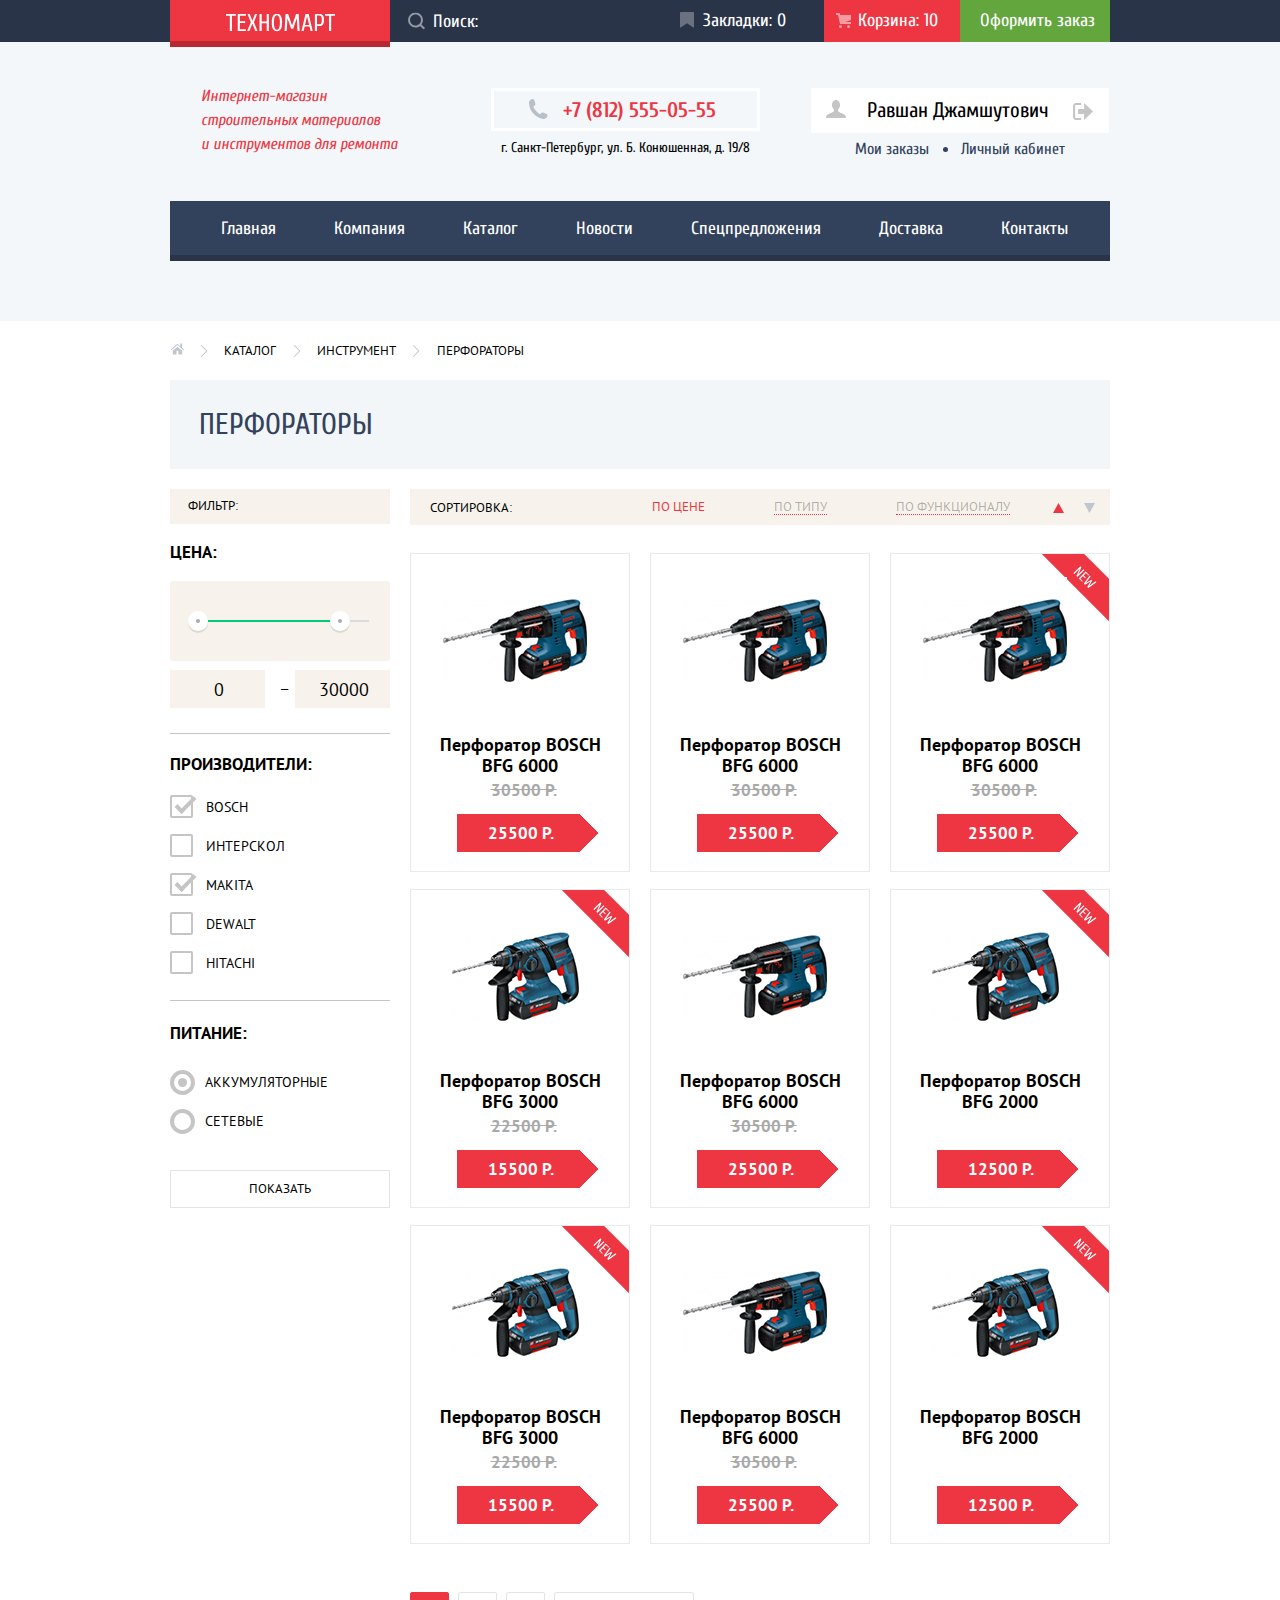
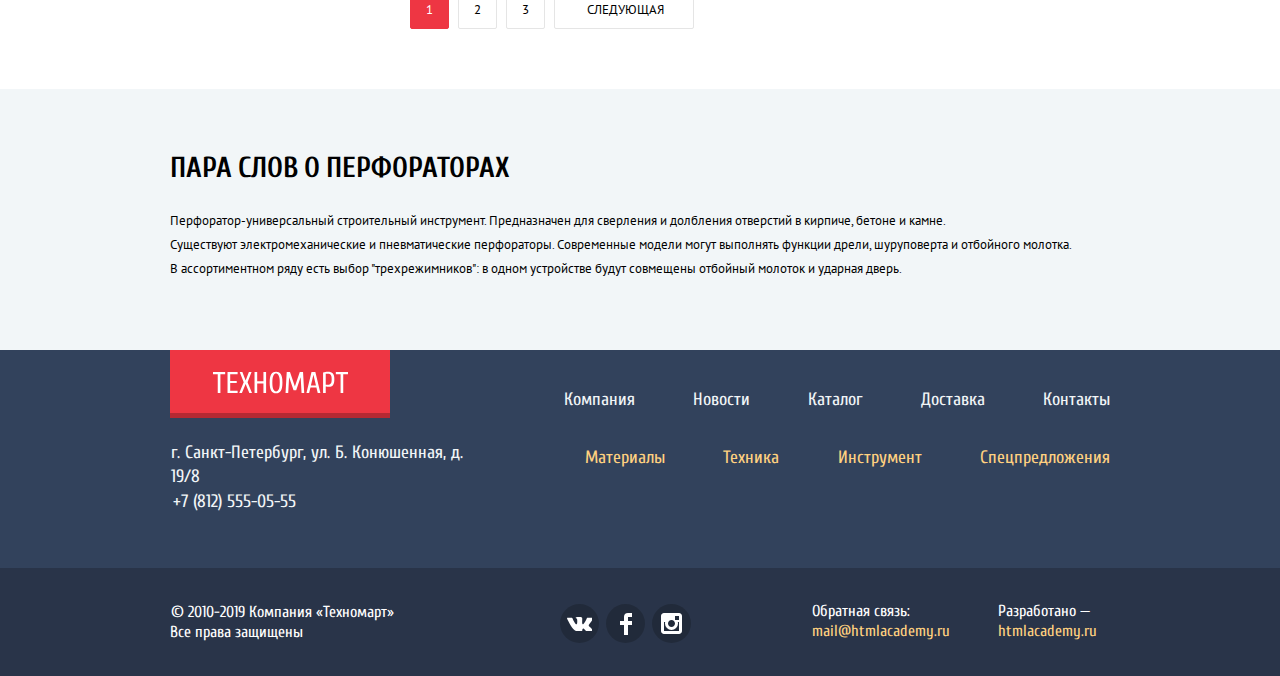
==== commit 0c7fcafa: "Попытка вторая" ====
--- a/catalog.html
+++ b/catalog.html
@@ -4,7 +4,7 @@
 <head>
   <meta charset="utf-8">
   <link href="https://fonts.googleapis.com/css2?family=Cuprum:ital,wght@0,400;0,700;1,400&family=PT+Sans:wght@400;700&display=swap" rel="stylesheet">
-  <link href="./css/normalize.css" rel="stylesheet">
+  <link href="./css/normalize.min.css" rel="stylesheet">
   <link href="./css/style.min.css" rel="stylesheet">
   <title>HTML Academy: Техномарт</title>
 </head>
@@ -103,13 +103,15 @@
       <h3 class="visually-hidden">История страниц</h3>
       <ul class="bread-crambs">
         <li class="bread-crambs-item bread-crambs-item-home">
-          <a class="bread-crambs-link" href="index.html"><img src="./img/svg/icon-home.svg" alt="Главная страница"></a>
+          <a class="bread-crambs-link" href="index.html">
+            <img src="./img/svg/icon-home.svg" alt="Главная страница" width="14" height="12">
+          </a>
         </li>
         <li class="bread-crambs-item">
-          <a class="bread-crambs-link bread-crambs-link-catalog" href=#>Каталог </a>
+          <a class="bread-crambs-link bread-crambs-link-catalog" href=#>Каталог</a>
         </li>
         <li class="bread-crambs-item">
-          <a class="bread-crambs-link bread-crambs-link-tool" href=#>Инструмент </a>
+          <a class="bread-crambs-link bread-crambs-link-tool" href=#>Инструмент</a>
         </li>
         <li class="bread-crambs-item">
           <a class="bread-crambs-link bread-crambs-link-hummers" href=#>Перфораторы</a>
@@ -122,20 +124,22 @@
         <h2 class="filter-heading">Фильтр:</h2>
         <form action="https://echo.htmlacademy.ru/courses" method="post">
           <h3 class="visually-hidden">Диапазон цены</h3>
-          <label class="filter-price-label" for="price-range">Цена:</label>
+          <h4 class="filter-price-label">Цена:</h4>
           <div class="filter-price-range-container">
             <div class="price-range">
               <div class="scale"></div>
-              <div class="handle handle-left"></div>
-              <div class="handle handle-right"></div>
+              <a href="#" class="handle handle-left" aria-label="Нижний предел цены"></a>
+              <a href="" class="handle handle-right" aria-label="Верхний предел цены"></a>
             </div>
           </div>
           <div class="price-value-container">
-            <input  name="min-price" type="text" class="price-value-min" value="0">
+            <label for="min-price" class="visually-hidden"></label>
+            <input name="min-price" type="text" class="price-value-min" value="0" id="min-price">
             <span class="price-value-line">
               &ndash;
             </span>
-            <input name="max-price" type="text" class="price-value-max" value="30000">
+            <label for="max-price" class="visually-hidden"></label>
+            <input name="max-price" id="max-price" type="text" class="price-value-max" value="30000">
           </div>
           <h3 class="filter-list-heading">Производители:</h3>
           <ul class="filter-list">
@@ -181,32 +185,25 @@
           <h2 class="sorting-title">Сортировка:</h2>
           <ul class="sorting-list">
             <li class="sorting-item sorting-item-price">
-              <input type="radio" class="sorting-radio visually-hidden" name="sorting-type" id="sorting-type-price" checked>
-              <label for="sorting-type-price" class="sorting-label">по цене</label>
+              <a href="#" class="sorting-label sorting-label-active">по цене</a>
             </li>
             <li class="sorting-item">
-              <input type="radio" class="sorting-radio visually-hidden" name="sorting-type" id="sorting-type-by-type">
-              <label for="sorting-type-by-type" class="sorting-label">
-                по типу</label>
+              <a href="#" class="sorting-label">по типу</a>
             </li>
             <li class="sorting-item">
-              <input type="radio" class="sorting-radio visually-hidden" name="sorting-type" id="sorting-type-function">
-              <label for="sorting-type-function" class="sorting-label">
-                по функционалу</label>
+              <a href="#" class="sorting-label">по функционалу</a>
             </li>
             <li class="arrow-up">
-              <input type="radio" class="sorting-radio visually-hidden" name="sorting-direction" id="sorting-arrow-up" checked>
-              <label for="sorting-arrow-up" class="sorting-label">
+              <a href="#" class="sorting-label-direction sorting-label-direction-active" aria-label="Сортировать по возрастанию">
                 <svg class=" sorting-arrow sorting-arrow-up" xmlns="http://www.w3.org/2000/svg" width="11" height="10" viewBox="0 0 11 10">
                   <path d="M5.5 0L0 10h11z" /></svg>
-              </label>
+              </a>
             </li>
             <li class="arrow-down">
-              <input type="radio" class="sorting-radio visually-hidden" name="sorting-direction" id="sorting-arrow-down">
-              <label for="sorting-arrow-down" class="sorting-label">
-                <svg class=" sorting-arrow sorting-arrow-down" xmlns="http://www.w3.org/2000/svg" width="11" height="10" viewBox="0 0 11 10">
+              <a href="#" class="sorting-label-direction"  aria-label="Сортировать по убыванию">
+                <svg class="sorting-arrow sorting-arrow-down" xmlns="http://www.w3.org/2000/svg" width="11" height="10" viewBox="0 0 11 10">
                   <path d="M5.5 10L0 0h11" /></svg>
-              </label>
+              </a>
             </li>
           </ul>
         </div>
@@ -510,17 +507,13 @@
         <!--соц сети-->
         <ul class="social-icons-list">
           <li class="social-icons-item">
-            <a class="social-icons-link social-icons-link-vk" href="https://vk.com">
-              <span class="visually-hidden">Вконтакте
-              </span>
-            </a>
-          </li>
-          <li>
-            <a class="social-icons-link social-icons-link-fb" href="https://facebook.com" aria-label="Facebook">
-            </a>
-          </li>
-          <li>
-            <a class="social-icons-link social-icons-link-insta" href="#" aria-label=" Instagram"></a>
+            <a class="social-icons-link social-icons-link-vk" href="https://vk.com" aria-label="Вконтакте"></a>
+          </li>
+          <li class="social-icons-item">
+            <a class="social-icons-link social-icons-link-fb" href="https://facebook.com" aria-label="Facebook"></a>
+          </li>
+          <li class="social-icons-item">
+            <a class="social-icons-link social-icons-link-insta" href="#" aria-label="Instagram"></a>
           </li>
         </ul>
       </div>
--- a/css/style.min.css
+++ b/css/style.min.css
@@ -1 +1 @@
-:root{--active-bookmark-bg:#161d29;--basic-black:#000000;--basic-error:#ba2732;--basic-green:#63a63e;--basic-grey:#3d546f;--basic-light-grey:#f7f3ec;--basic-main:#f3f7f9;--basic-red:#ee3643;--benefits-bg:#3bbce3;--benefits-link-bg:rgba(255, 255, 255, 0.4);--border-button-color:#e5e5e5;--box-shadow-logo:#8e1e26;--btn-red-hover-bg:#ca2c37;--button-bookmark-active:#d8d8d8;--button-bookmark-border:#63a63f;--button-buy-active:#518534;--button-buy-shadow:#367315;--down-header-bg:#1d2739;--filter-input-active:#e9e9e9;--filter-input-hover:#b5b5b5;--grey-special:#c1c6ce;--handle-bg:#ababab;--light-blue:#f2f6f8;--light-grey-special:#f1f1f1;--link-border-color:#eaeaea;--main-background-color:#f1f5f7;--old-price-color:#a9a9a9;--popup-buttons-bg:#f4f4f4;--range-bg:#d7dcde;--range-scale:#00ca74;--second-background-color-light:#c5c5c5;--slider-bg:#888000;--social-bg:linear-gradient(0deg, #212a3a, #212a3a);--sorting-type-color:rgba(0, 0, 0, 0.3);--special-greenlight:#8ed78f;--special-lilac:#dc91d8;--special-yellowlight:#ffd180;--special-ylellow:#ffbf47;--success:#5fbb2d;--tab-border-color:#3a5177;--title-bg:#f9f5f0;--up_down-dark:#293449;--up_down-light:#32425c;--wight:#ffffff}body{min-width:940px;margin:0;padding:0;font-size:14px;line-height:24px;font-family:Cuprum,Arial,sans-serif;color:var(--basic-black);background-color:var(--wight)}img{max-width:100%}a{text-decoration:none}.visually-hidden{position:absolute;width:1px;height:1px;margin:-1px;padding:0;overflow:hidden;border:0;clip:rect(0 0 0 0)}.wrapper{width:940px;margin:0 auto}*,::after,::before{box-sizing:border-box}.btn-red{font-style:normal;font-weight:400;font-size:14px;font-family:Cuprum,Arial,sans-serif;color:var(--wight);background:var(--basic-red)}.btn-red:focus,.btn-red:hover{background:var(--btn-red-hover-bg);outline:0}.btn-red:active{background:var(--basic-error)}.header{padding-bottom:60px;background:var(--basic-main)}.up-header{margin:0;padding:0;color:var(--wight);background:var(--up_down-dark)}.up-header-container{position:relative;display:flex;flex-direction:row;flex-wrap:wrap;align-items:center;margin-bottom:3px;padding-left:220px}.up-logo{position:absolute;top:0;left:0;display:flex;justify-content:center;align-items:center;width:220px;height:41px;padding:11px 0 0 0;background:var(--basic-red);box-shadow:0 6px 0 var(--basic-error)}.up-logo:active,.up-logo:focus{background:var(--basic-error);outline:0;box-shadow:0 6px 0 var(--box-shadow-logo)}.up-logo-img{display:block;width:109px}.search-form-container{width:272px;height:42px;margin:0}.search-form{position:relative;display:block;width:100%;height:100%}.search-form-input{position:relative;z-index:1;display:block;width:100%;height:100%;padding:0 0 0 40px;background:0 0;border:none}.search-form-icon{position:absolute;top:50%;left:18px;z-index:100;transform:translateY(-50%);opacity:.5;fill:var(--wight)}.search-form-input:focus{background:var(--wight);outline:0}.search-form-input:focus~.search-form-icon{opacity:1;fill:var(--basic-red)}.search-form-input:hover~.search-form-icon{opacity:1}.search-form-input:focus+.search-form-label{display:none}.search-form-input:valid{background:var(--wight);outline:0}.search-form-input:valid~.search-form-icon{opacity:1;fill:var(--basic-red)}.search-form-input:valid+.search-form-label{display:none}.search-form-label{position:absolute;top:10px;left:43px;font-size:18px}.up-header-search{position:relative}.up-header-link{position:relative;display:block;margin:0;padding:9px 0 9px 21px;font-size:18px;color:var(--wight)}.up-header-link-bookmarks{min-width:162px;padding-left:41px}.up-header-link-cart{min-width:136px;padding-right:10px;padding-left:10px;text-align:center}.cart-not-empty{color:var(--wight);background-color:var(--basic-red)}.up-header-link:hover{opacity:1}.up-header-link::before{content:"";position:absolute;top:12px;left:18px;display:block;background-repeat:no-repeat;background-position:center center;background-size:cover;opacity:.3}.up-header-link-bookmarks:focus::before,.up-header-link-bookmarks:hover::before{outline:0;opacity:1}.up-header-link-cart:focus .cart-caption::before,.up-header-link-cart:hover .cart-caption::before{outline:0;opacity:1}.up-header-link-bookmarks::before{width:14px;height:16px;background-image:url(../img/svg/icon-bookmark.svg)}.up-header-link-bookmarks:active,.up-header-link-bookmarks:focus{background:var(--active-bookmark-bg);outline:0}.up-header-link-cart:active,.up-header-link-cart:focus{background:var(--active-bookmark-bg);outline:0}.cart-caption{position:relative;display:inline-block;margin-left:-10px;padding-left:21px;font-size:18px;font-family:Cuprum,Arial,sans-serif;vertical-align:top}.cart-caption::before{content:"";position:absolute;top:4px;left:-1px;display:block;width:15px;height:15px;background-image:url(../img/svg/icon-cart.svg);opacity:.5}.create-order{position:relative;width:150px;height:42px;font-size:18px;color:var(--wight);background:var(--basic-green);border:none;cursor:pointer}.create-order-text{position:absolute;top:11px;left:20px}.create-order:focus,.create-order:hover{background:var(--success);outline:0}.center-header{display:flex;flex-direction:row;justify-content:flex-start;align-items:center;align-items:flex-start;max-width:940px;min-height:75px;margin-top:46px;margin-bottom:37px}.heading{width:197px;margin:0;margin-top:-4px;margin-left:31px;padding:0;font-style:italic;font-weight:400;font-size:16px;line-height:24px;color:var(--basic-red)}.contacts{width:269px;margin:0 0 0 93px}.login-block{position:relative;width:282px;margin:0;margin-left:68px;padding:0}.login-item{list-style-type:none}.login-link{position:absolute;display:block;font-size:21px;color:var(--basic-black);background:var(--wight)}.login-entry-icon{position:absolute;top:10px;left:2px;width:15px;height:15px;transform:translateY(-50%)}.login-entry-icon svg{fill:var(--second-background-color-light)}.login-entry:focus svg,.login-entry:hover svg{fill:var(--basic-grey)}.login-link:focus,.login-link:hover{color:var(--basic-red);outline:0}.login-link:active{color:var(--second-background-color-light);outline:0}.login-entry:active{color:var(--second-background-color-light);outline:0}.login-entry:active svg{fill:var(--second-background-color-light)}.login-entry{position:absolute;left:0;padding:10px 27px 11px 15px}.login-text{position:relative;padding-left:30px}.login-registration{top:0;right:0;padding:10px 24px 11px 23px}.phone-link{display:block;padding-top:7px;padding-bottom:6px;text-align:center;border:3px solid var(--wight)}.phone{position:relative;display:inline-block;padding-left:27px;font-weight:700;font-size:21px;vertical-align:top;color:var(--basic-red)}.phone::before{content:"";position:absolute;top:1px;left:-8px;width:20px;height:20px;background:url(../img/svg/icon-phone.svg) no-repeat center center;background-size:cover}.address{margin-top:5px;font-style:normal;font-size:14px;text-align:center}.down-header{background:var(--up_down-light);border-bottom:6px solid var(--up_down-dark)}.down-header-list{position:relative;display:flex;flex-direction:row;flex-wrap:wrap;align-items:center;margin:0;padding:0;padding-left:22px;list-style-type:none;font-size:18px;color:var(--wight)}.down-header-link{display:block;padding:16px 29px 14px 29px;color:var(--wight)}.down-header-link:focus,.down-header-link:hover{background-color:var(--up_down-dark);outline:0}.down-header-link:active{background-color:var(--down-header-bg);opacity:.3}.person-block{width:298px;margin-left:51px;text-align:center;color:var(--basic-black)}.person-data-block{display:flex;flex-wrap:nowrap;justify-content:space-between;background:var(--wight)}.person-data{position:relative;display:block;margin:0;padding:13px 10px 14px 56px;font-style:normal;font-weight:400;font-size:21px;line-height:18px;font-family:Cuprum,Arial,sans-serif;color:var(--basic-black);background-color:var(--wight)}.person-data-icon{position:absolute;top:12px;left:15px;width:20px;height:18px;margin:0;padding:0;background:var(--wight);border:none;outline:0;cursor:pointer;fill:var(--second-background-color-light)}.person-data:focus{outline:0}.person-data:focus .person-data-icon,.person-data:hover .person-data-icon{fill:var(--basic-grey)}.person-data:active{color:var(--second-background-color-light)}.person-data:active .person-data-icon{fill:var(--second-background-color-light)}.person-logout:focus{outline:0}.person-logout:focus .person-logout-icon,.person-logout:hover .person-logout-icon{fill:var(--basic-grey)}.person-logout:active .person-logout-icon{fill:var(--second-background-color-light)}.person-logout{width:20px;height:17px;margin-top:15px;margin-right:16px;padding:0;background:0 0;border:none;cursor:pointer}.person-logout-icon{width:20px;height:17px;fill:var(--second-background-color-light)}.person-actions-block{display:inline-block;margin:0 auto;margin-top:7px;vertical-align:top}.person-action{display:inline-block;font-size:16px;line-height:18px;vertical-align:top;text-align:center;color:var(--up_down-light)}.person-action:focus,.person-action:hover{color:var(--basic-red);outline:0}.person-action:active{color:var(--second-background-color-light);outline:0}.person-orders{position:relative;z-index:1;margin-right:15px;padding-right:13px}.person-journal{position:relative;z-index:1}.person-journal::after{content:"";position:absolute;top:7px;left:-18px;display:block;width:5px;height:5px;background:var(--up_down-light);border-radius:50%}.person-orders:focus+.person-journal::after,.person-orders:hover+.person-journal::after{background:var(--basic-red)}.person-orders:active+.person-journal::after{background:var(--second-background-color-light)}.person-journal:focus::after,.person-journal:hover::after{background:var(--basic-red)}.person-journal:active::after{background:var(--second-background-color-light)}.benefits{margin-bottom:59px;color:var(--wight)}.benefits-list{display:grid;margin-top:59px;padding:0;list-style-type:none;grid-gap:20px;grid-template-columns:300px 300px 300px;grid-template-rows:123px 123px 123px}.benefits-list-item{position:relative;width:300px;padding:20px}.benefits-list-item::before{content:"";position:absolute;display:block}.benefits-list-item-material{background-color:var(--special-ylellow)}.benefits-list-item-material::before{top:32px;right:42px;width:44px;height:65px;background:url(../img/svg/icon-1.svg) no-repeat top left}.benefits-list-item-tool{background-color:var(--benefits-bg)}.benefits-list-item-tool::before{top:33px;right:29px;width:75px;height:65px;background:url(../img/svg/icon-2.svg) no-repeat top left}.benefits-list-item-technic{background-color:var(--special-lilac)}.benefits-list-item-technic::before{top:30px;left:192px;width:76px;height:63px;background:url(../img/svg/icon-3.svg) no-repeat top left}.benefits-list-item-slider{color:#00008b;background:var(--basic-red);grid-column:1/3;grid-row:2/4}.benefits-list-item-discount{background-color:var(--special-greenlight)}.benefits-list-item-discount::before{top:26px;right:43px;width:60px;height:71px;background:url(../img/svg/icon-4.svg) no-repeat top left}.benefits-list-item-delivery{background-color:var(--special-yellowlight)}.benefits-list-item-delivery::before{top:32px;right:30px;width:78px;height:65px;background:url(../img/svg/icon-5.svg) no-repeat top left}.benefits-list-header{margin:0;padding:4px;font-weight:700;font-size:24px}.benefits-list-link{position:absolute;font-size:14px;color:var(--wight);text-transform:uppercase;background-color:var(--benefits-link-bg)}.benefits-list-link:focus,.benefits-list-link:hover{background-color:rgb(197,197,197,.3);outline:0}.benefits-list-link-material{position:absolute;top:63px;left:25px;padding:7px 24px 8px 23px}.benefits-list-link-tool{position:absolute;top:63px;left:26px;padding:7px 27px 8px 22px}.benefits-list-link-technic{position:absolute;top:63px;left:23px;padding:7px 33px 8px 29px}.benefits-list-link-discount{position:absolute;top:62px;left:25px;padding:7px 22px 8px 21px}.benefits-list-link-delivery{position:absolute;top:63px;left:25px;padding:7px 36px 8px 35px}.gallery{position:relative;width:100%;height:100%}.gallery-item h3{width:60%;margin:0;margin-bottom:5px;padding:27px 0 9px 27px;font-weight:400;font-size:37px;color:var(--wight);text-transform:uppercase}.gallery-catalog-link{position:absolute;bottom:27px;left:23px;display:block;margin:0;padding:7px 45px 7px 48px;font-size:14px;color:var(--wight);text-transform:uppercase;background-color:var(--basic-red)}.gallery-text{display:inline-block;margin:0 0 0 25px;padding:0;font-size:17px;vertical-align:top;color:var(--wight);word-spacing:4px}.gallery-list{position:relative;width:100%;height:100%;margin:0;padding:0;list-style-type:none}.gallery-item{position:absolute;display:none;width:100%;height:100%}.gallery-item-drills{background:var(--slider-bg) url(../img/content/banner2.jpg) no-repeat top left;background-size:cover}.gallery-item-hammers{background:var(--slider-bg) url(../img/content/banner1.jpg) no-repeat top left;background-size:cover}.tick{position:absolute;top:53%;z-index:20;display:block;box-sizing:content-box;width:30px;height:39px;padding:5px;transform:translateY(-50%);cursor:pointer}.tick-left{left:17px}.tick-right{right:6px}.tick-left:checked~.gallery-list .gallery-item-drills{display:block}.tick-right:checked~.gallery-list .gallery-item-hammers{display:block}.round-button{position:absolute;bottom:30px;bottom:36px;left:50%;display:flex;justify-content:space-between;width:30px;margin:0;padding:0;list-style:none;transform:translateX(-50%)}.round-button-label{display:block;box-sizing:content-box;width:10px;height:10px;background:var(--wight);border-radius:50%}.switch-first:checked~.gallery-list .gallery-item-drills{display:block}.switch-second:checked~.gallery-list .gallery-item-hammers{display:block}.switch-first:checked~.round-button .round-button-label-first{width:6px;height:6px;background:var(--basic-red);border:2px solid var(--wight)}.switch-second:checked~.round-button .round-button-label-second{width:6px;height:6px;background:var(--basic-red);border:2px solid var(--wight)}.switch-first:focus~.tick-left{border:1px solid var(--second-background-color-light)}.switch-second:focus~.tick-right{border:1px solid var(--second-background-color-light)}.popular-goods-section{margin-bottom:52px}.popular-goods{position:relative;display:flex;flex-direction:row;flex-wrap:wrap;justify-content:space-between;align-items:center;margin-bottom:20px;background-color:var(--title-bg)}.popular-goods-heading{width:60%;margin:0;padding:33px 0 32px 28px;font-weight:400;font-size:30px;color:var(--up_down-light);text-transform:uppercase}.popular-goods a{display:inline-block;margin:0 13px 0 0;padding:8px 25px 5px 24px;font-size:14px;vertical-align:top;color:var(--wight);text-transform:uppercase;background-color:var(--basic-red)}.popular-goods-list{display:flex;flex-wrap:wrap;justify-content:flex-start;margin:0;margin-left:-20px;padding:0;list-style-type:none}.popular-goods-item{position:relative;width:220px;margin-bottom:17px;margin-left:20px;padding-bottom:22px;padding-bottom:95px;border:1px solid var(--link-border-color)}.popular-goods-item:hover{box-shadow:0 4px 15px rgba(0,0,0,.2)}.popular-goods-img-block{position:relative;z-index:10;width:100%;height:152px;margin-bottom:18px}.popular-goods-img-container{display:flex;justify-content:center;align-items:center;height:173px;padding-right:10px}.popular-goods-img{max-height:100%}.popular-goods-buttons-container{display:none;width:135px;margin:0 auto;padding-top:40px;background-color:none}.popular-goods-button{align-items:center;width:100%;height:38px;margin-bottom:10px;text-transform:uppercase;border:none;border-radius:2px;cursor:pointer}.popular-goods-button-buy{position:relative;color:var(--wight);background:var(--basic-green);box-shadow:0 3px 0 var(--button-buy-shadow)}.popular-goods-button-buy::before{z-index:200;width:15px;height:15px;background-image:url(../img/svg/icon-cart.svg)}.popular-goods-button-bookmarks{color:var(--up_down-light);background:var(--wight);border:3px solid var(--button-bookmark-border)}.popular-goods-button-buy:hover{background:var(--success)}.popular-goods-button-bookmarks:hover{border-color:var(--up_down-light)}.popular-goods-button-buy:active{background:var(--button-buy-active);border:none;outline:0}.popular-goods-button-bookmarks:active{color:var(--button-bookmark-active);border:none;border:3px solid var(--button-bookmark-active);outline:0}.popular-goods-button-buy:visited{color:var(--wight);background:var(--basic-green);border:none;outline:0;box-shadow:0 3px 0 var(--button-buy-shadow)}.popular-goods-button-bookmarks:visited{color:var(--up_down-light);background:var(--wight);border:none;border:3px solid var(--button-bookmark-border);outline:0}.popular-goods-item:hover .popular-goods-img-container{display:none}.popular-goods-item:hover .popular-goods-buttons-container{display:block}.new{position:relative;z-index:1}.new::after{content:"";position:absolute;top:0;right:0;display:block;width:70px;height:70px;background:url(../img/svg/catalog-new.svg) no-repeat top left}.popular-goods-price-container{position:absolute;bottom:19px;left:0}.popular-goods-butoon-price-old{margin:20px 0 12px 20px;font-style:normal;font-weight:700;font-size:17px;font-family:"PT Sans",Arial,sans-serif;text-align:center;color:var(--old-price-color);text-transform:uppercase;text-decoration:line-through}.popular-goods-item-links{display:inline-block;margin:0 28px;padding:10px 0 0 0;font-weight:700;font-size:18px;line-height:21px;font-family:"PT Sans",Arial,sans-serif;vertical-align:top;text-align:center;color:var(--basic-black)}.popular-goods-butoon-price{display:inline-block;margin:0 0 0 46px;padding:7px 62px 7px 31px;font-weight:700;font-size:17px;font-family:"PT Sans",Arial,sans-serif;vertical-align:top;color:var(--wight);white-space:nowrap;text-overflow:ellipsis;background:linear-gradient(-135deg,transparent 26px,var(--basic-red) 0) top right,linear-gradient(-45deg,transparent 26px,var(--basic-red) 0) bottom right;background-repeat:no-repeat;background-size:100% 50%}.popular-manufacturers{position:relative;display:flex;flex-direction:row;flex-wrap:wrap;justify-content:space-between;align-items:center;margin-bottom:20px;background-color:var(--title-bg)}.popular-manufacturers-heading{margin:0;padding:33px 0 32px 28px;font-weight:400;font-size:30px;color:var(--up_down-light);text-transform:uppercase}.popular-manufacturers a{margin:0 18px 0 0;padding:8px 39px 5px 38px;font-size:14px;color:var(--wight);text-transform:uppercase;background-color:var(--basic-red)}.popular-manufacturers-list{display:grid;margin-bottom:71px;padding:0;list-style-type:none;grid-gap:20px;grid-template-columns:1fr 1fr 1fr 1fr}.popular-manufacturers-link{display:flex;justify-content:center;align-items:center;width:100%;height:145px;border:1px solid var(--link-border-color)}.popular-manufacturers-link:focus,.popular-manufacturers-link:hover{outline:0;box-shadow:0 4px 20px rgba(0,0,0,.2)}.popular-manufacturers-item{padding:0;vertical-align:middle;text-align:center}.services{width:100%;margin-bottom:0;padding-top:0;padding-bottom:23px;background-color:var(--main-background-color)}.service-title{margin:3px 0 26px 0;padding:68px 0 0 0;font-weight:400;font-size:30px;color:var(--up_down-light);text-transform:uppercase}.service-text{display:block;margin:0;margin-bottom:1px;padding:0;font-style:normal;font-weight:400;font-size:13px;line-height:0;line-height:24px;font-family:"PT Sans",Arial,sans-serif}.service-text-second{margin-bottom:70px}.services-container{position:relative;display:flex;flex-direction:row;justify-content:space-between;margin:0;padding:0}.services-list{position:relative;width:348px;margin:0;padding:0;list-style-type:none;font-size:23px;color:var(--wight)}.services-list::after{content:"";position:absolute;top:-50px;right:0;width:10px;height:279px;background:url(../img/svg/service_border.svg) no-repeat top left}.services-list-item{width:100%}.services-label{display:block;padding-top:12px;padding-bottom:18px;padding-left:22px;font-style:normal;font-weight:700;font-size:21px;line-height:30px;font-family:Cuprum;background:var(--up_down-light);border-top:1px solid var(--tab-border-color);border-bottom:1px solid var(--up_down-dark);cursor:pointer}.services-label:hover{background:var(--up_down-dark)}.service-variant-list{width:100%;margin-left:50px}.service-variant-item{position:relative;display:none;min-height:261px}.service-input-delivery:checked~.services-list .service-label-delivery{color:var(--up_down-light);background:var(--wight);border-color:var(--wight)}.service-input-credit:checked~.services-list .service-label-credit{color:var(--up_down-light);background:var(--wight);border-color:var(--wight)}.service-input-guarantee:checked~.services-list .service-label-guarantee{color:var(--up_down-light);background:var(--wight);border-color:var(--wight)}.service-input-delivery:checked:focus~.services-list .service-label-delivery{color:var(--up_down-light);text-decoration:underline;background:var(--wight);border-color:var(--wight)}.service-input-credit:checked:focus~.services-list .service-label-credit{color:var(--up_down-light);text-decoration:underline;background:var(--wight);border-color:var(--wight)}.service-input-guarantee:checked:focus~.services-list .service-label-guarantee{color:var(--up_down-light);text-decoration:underline;background:var(--wight);border-color:var(--wight)}.service-input-delivery:checked~.service-variant-list .service-variant-delivery{display:block}.service-input-guarantee:checked~.service-variant-list .service-variant-guarantee{display:block}.service-input-credit:checked~.service-variant-list .service-variant-credit{display:block}.service-variant-title{width:320px;margin:0 0 27px 30px;padding:0;font-style:normal;font-weight:400;font-weight:400;font-size:36px;font-size:30px;line-height:30px;font-family:Cuprum,Arial,sans-serif;color:var(--up_down-light);text-transform:uppercase}.service-variant-title-guarantee{margin-bottom:22px}.service-variant-text{width:278px;margin:0 0 0 30px;padding:0;font-style:normal;font-weight:400;font-size:13px;line-height:24px;font-family:"PT Sans",Arial,sans-serif}.service-variant-text-credit{width:288px;margin-bottom:25px}.service-variant-text-guarantee{width:312px}.service-variant-item-content{position:relative;z-index:2}.service-variant-item::after{content:"";position:absolute;z-index:1;display:block;width:100%;height:100%}.service-variant-delivery::after{top:19px;right:1px;background:url(../img/svg/avto-delivery.svg) no-repeat right 0}.service-variant-guarantee::after{top:-4px;right:-8px;background:url(../img/svg/guarantee.svg) no-repeat right 0}.service-variant-credit::after{top:-3px;right:-10px;background:url(../img/svg/credit.svg) no-repeat right 0}.service-variant-request{display:inline-block;min-width:195px;margin:0 0 0 30px;padding:7px 10px 7px 10px;font-size:14px;font-family:Cuprum,Arial,sans-serif;vertical-align:top;text-align:center;color:var(--wight);text-transform:uppercase;background-color:var(--basic-red);border:none;border-radius:2px;cursor:pointer}.delivery-partners-map{display:grid;margin-bottom:70px;padding-top:73px;grid-template-columns:auto 300px}.delivery-partners-h2{margin:0;margin-bottom:23px;padding:0;font-style:normal;font-weight:400;font-size:30px;line-height:29px;font-family:Cuprum,Arial,sans-serif;color:var(--basic-black);text-transform:uppercase}.delivery-partners{position:relative;width:478px;margin:0;padding:0;font-weight:400;font-size:13px;font-family:"PT Sans",Arial,sans-serif}.delivery-partners-text{width:471px;margin:0;margin-bottom:27px;padding:0}.delivery-partners-text-second{width:385px;margin:0;margin-bottom:2px;padding:0}.delivery-partners-list{margin:0;margin-bottom:18px;padding:0;list-style:none;font-weight:700;font-size:15px;line-height:36px}.delivery-partner-item{position:relative;margin-bottom:12px;padding-left:38px;font-style:normal;font-weight:400;font-size:18px;line-height:24px;font-family:Cuprum,Arial,sans-serif}.delivery-partner-item::before{content:"";position:absolute;top:12px;left:0;display:block;width:25px;height:2px;background:var(--basic-red)}.delivery-partners-link{display:inline-block;min-width:220px;padding:12px 10px 8px 10px;font-style:normal;font-weight:400;font-size:14px;line-height:18px;vertical-align:top;text-align:center;color:var(--wight);text-transform:uppercase;background-color:var(--basic-red)}.contats-map-text{display:block;width:180px;margin:0;margin-bottom:33px;padding:0;font-style:normal;font-weight:400;font-size:13px;line-height:24px;font-family:"PT Sans",Arial,sans-serif}.contats-map{position:relative;flex-direction:column;justify-content:flex-start;margin:-2px 0 0 0;padding:0}.contats-map-h2{margin:0;margin-bottom:23px;padding:0;font-style:normal;font-weight:400;font-size:30px;line-height:30px;font-family:Cuprum,Arial,sans-serif;color:var(--basic-black);text-transform:uppercase}.map-container{display:block;margin-bottom:17px}.map-link{display:inline-block;width:300px;padding:8px 10px 6px 10px;font-size:14px;vertical-align:top;text-align:center;color:var(--wight);text-transform:uppercase;background-color:var(--basic-red)}.bread-crambs{position:relative;display:flex;margin:18px 0 17px 0;padding:0;list-style:none}.bread-crambs-item{margin-right:41px}.bread-crambs-item-home{margin-right:40px}.bread-crambs-link{font-size:13px;font-family:"PT Sans",Arial,sans-serif;color:var(--basic-black);text-transform:uppercase}.bread-crambs-link-catalog::after{content:"";position:absolute;top:6px;left:30px;width:8px;height:12px;background:url(../img/svg/icon-right-small.svg) no-repeat top left}.bread-crambs-link-tool:after{content:"";position:absolute;top:6px;left:123px;width:8px;height:12px;background:url(../img/svg/icon-right-small.svg) no-repeat top left}.bread-crambs-link-hummers:after{content:"";position:absolute;top:6px;left:242px;width:8px;height:12px;background:url(../img/svg/icon-right-small.svg) no-repeat top left}.title-category{margin-bottom:20px;padding:33px 20px 32px 29px;font-weight:400;font-size:30px;color:var(--up_down-light);text-transform:uppercase;background:var(--light-blue)}.catalog-section{display:flex;justify-content:space-between}.catalog-pages{display:flex;margin:0;margin-top:31px;margin-bottom:60px;padding:0;list-style:none}.filter{width:220px;margin-right:20px}.filter-heading{margin:0 0 16px 0;padding:5px 11px 6px 18px;font-weight:400;font-size:13px;font-family:"PT Sans",Arial,sans-serif;text-transform:uppercase;background:var(--basic-light-grey)}.filter-list-heading{position:relative;margin:0;margin-bottom:19px;padding-top:18px;font-weight:700;font-size:17px;font-family:"PT Sans",Arial,sans-serif;text-transform:uppercase;border-top:1px solid var(--second-background-color-light)}.filter-list-heading-source{margin-bottom:25px;padding-top:20px}.filter-price-label{display:block;margin:0 0 17px 0;padding:0;font-weight:700;font-size:17px;font-family:"PT Sans",Arial,sans-serif;text-transform:uppercase}.filter-price-range-container{position:relative;margin:0 auto;margin-bottom:9px;padding:39px 0 39px 0;background:var(--basic-light-grey);border-radius:3px}.filter-submit{width:100%;min-height:38px;margin-top:12px;font-style:normal;font-weight:400;font-size:13px;font-family:"PT Sans",Arial,sans-serif;color:var(--basic-black);text-transform:uppercase;background:0 0;border:1px solid var(--border-button-color);cursor:pointer}.filter-submit:focus,.filter-submit:hover{border-color:var(--second-background-color-light);outline:0}.filter-submit:active{border-color:var(--basic-red)}.price-value-container{display:flex;flex-direction:row;justify-content:space-between;width:100%;margin-bottom:25px;font-size:17px;font-family:"PT Sans",Arial,sans-serif}.price-range{position:relative;width:172px;height:2px;margin-left:27px;background:var(--range-bg);outline:0}.scale{position:absolute;position:relative;top:0;left:0;width:83%;height:2px;background:var(--range-scale);outline:0}.handle{position:absolute;top:-9px;width:20px;height:20px;background:var(--handle-bg);border:8px solid var(--wight);border-radius:50%;box-shadow:0 2px 0 rgba(0,0,0,.1);cursor:pointer}.handle-left{left:-9px}.handle-right{right:19px}.price-value-min{width:95px;height:38px;padding:0 0 0 2px;font-size:18px;text-align:center;background:var(--basic-light-grey);border:none}.price-value-line{display:block;margin:0;padding:6px 2px 7px 10px}.price-value-max{width:95px;height:38px;padding:0 0 0 2px;font-size:18px;text-align:center;background:var(--basic-light-grey);border:none}.filter-list{display:flex;flex-direction:column;flex-wrap:wrap;justify-content:space-between;width:100%;margin:0;margin-bottom:10px;padding:0;list-style:none;font-size:14px;font-family:"PT Sans",Arial,sans-serif;text-transform:uppercase}.filter-item{margin-bottom:15px}.filter-checkbox-label{position:relative;padding-left:36px;cursor:pointer}.filter-checkbox-input:active+.filter-checkbox-label,.filter-checkbox-input:disabled+.filter-checkbox-label{color:var(--filter-input-active)}.filter-checkbox-label::before{content:"";position:absolute;top:-3px;left:0;width:23px;height:23px;border:2px solid var(--second-background-color-light);border-radius:2px}.filter-checkbox-input:focus+.filter-checkbox-label::before,.filter-checkbox-label:hover::before{border-color:var(--filter-input-hover)}.filter-checkbox-input:active+.filter-checkbox-label::before,.filter-checkbox-input:disabled+.filter-checkbox-label::before{border-color:var(--filter-input-active)}.filter-checkbox-input:checked+.filter-checkbox-label::after{content:"";position:absolute;bottom:8px;left:5px;width:21px;height:10px;border-bottom:4px solid var(--second-background-color-light);border-left:4px solid var(--second-background-color-light);transform:rotate(-45deg)}.filter-checkbox-input:checked+.filter-checkbox-label:hover::after,.filter-checkbox-input:checked:focus+.filter-checkbox-label::after{border-color:var(--filter-input-hover)}.filter-checkbox-input:checked:active+.filter-checkbox-label::after{border-color:var(--filter-input-active)}.filter-checkbox-label-source{position:relative;padding-left:35px;cursor:pointer}.filter-checkbox-label-source::before{content:"";position:absolute;top:-3px;left:0;width:25px;height:25px;border:4px solid var(--second-background-color-light);border-radius:50%}.filter-checkbox-input-sourse:focus+.filter-checkbox-label-source::before,.filter-checkbox-label-source:hover::before{border-color:var(--filter-input-hover)}.filter-checkbox-input-sourse:active+.filter-checkbox-label-source,.filter-checkbox-input-sourse:disabled+.filter-checkbox-label-source{color:var(--filter-input-active)}.filter-checkbox-input-sourse:active+.filter-checkbox-label-source::before,.filter-checkbox-input-sourse:disabled+.filter-checkbox-label-source::before{border-color:var(--filter-input-active)}.filter-checkbox-input-sourse:checked+.filter-checkbox-label-source::after{content:"";position:absolute;top:5px;left:8px;width:9px;height:9px;background:var(--second-background-color-light);border-radius:50%}.filter-checkbox-input-sourse:checked+.filter-checkbox-label-source:hover::after,.filter-checkbox-input-sourse:checked:focus+.filter-checkbox-label-source::after{background:var(--filter-input-hover)}.filter-checkbox-input-sourse:checked:active+.filter-checkbox-label-source{color:var(--filter-input-active)}.filter-checkbox-input-sourse:checked:active+.filter-checkbox-label-source::after{background:var(--filter-input-active)}.sorting{position:relative;display:flex;flex-direction:row;flex-wrap:nowrap;justify-content:flex-start;align-items:flex-start;margin-bottom:28px;padding-top:14px;padding-bottom:10px;line-height:10px;background:var(--basic-light-grey)}.sorting-title{margin:0;margin-right:140px;margin-left:20px;padding:0;font-weight:400;font-size:13px;font-family:"PT Sans",Arial,sans-serif;text-transform:uppercase}.sorting-list{position:relative;display:flex;flex-direction:row;flex-wrap:nowrap;justify-content:space-between;align-items:center;margin:0;padding:0;list-style-type:none}.sorting-item{margin-right:69px;font-size:13px;line-height:8px;font-family:"PT Sans",Arial,sans-serif;color:var(--second-background-color);text-transform:uppercase}.sorting-item:focus{color:var(--basic-black);border-bottom:1px solid var(--basic-black)}.sorting-label{display:block;padding-bottom:3px;color:var(--sorting-type-color);border-bottom:1px dotted var(--basic-red);cursor:pointer}.sorting-label:focus,.sorting-label:hover{color:var(--basic-black);border-bottom:1px solid var(--basic-red)}.sorting-radio:checked+.sorting-label{color:var(--basic-red);border-color:transparent}.sorting-radio:checked:focus+.sorting-label{color:var(--basic-red);border-color:var(--basic-red)}.sorting-arrow{fill:var(--grey-special)}.sorting-arrow:hover{fill:var(--basic-black)}.sorting-radio:checked+.sorting-label .sorting-arrow{fill:var(--basic-red)}.sorting-radio:checked:focus+.sorting-label .sorting-arrow{fill:var(--basic-black)}.sorting-arrow-up{position:absolute;top:0;right:15px}.sorting-arrow-up:active{fill:var(--basic-red)}.sorting-arrow-down{position:absolute;top:0;right:-16px}.catalog-section-main{width:700px}.catalog-pages-item{margin-right:9px}.catalog-pages-link{display:block;padding:5px 15px 6px 15px;font-weight:400;font-size:13px;font-family:"PT Sans",Arial,sans-serif;color:var(--basic-black);text-transform:uppercase;border:1px solid var(--border-button-color);border-radius:2px}.catalog-pages-link:focus,.catalog-pages-link:hover{border-color:var(--second-background-color-light);outline:0}.catalog-pages-link:active{border-color:var(--basic-red)}.catalog-pages-link-next{padding:5px 29px 6px 32px}.catalog-pages-link-active{color:var(--wight);background:var(--basic-red);border-color:var(--basic-red)}.catalog-pages-link-active:focus,.catalog-pages-link-active:hover{border-color:var(--basic-red);outline:0}.container-text-down{display:flex;flex-direction:column;flex-wrap:wrap;justify-content:space-between;align-items:center;width:100%;margin:0;padding:0;color:var(--basic-black);background:var(--light-blue)}.text-down-heading{margin-bottom:29px;padding:67px 0 0 0;font-size:29px;text-transform:uppercase;word-spacing:-1px}.text-down{display:block;margin-bottom:69px;padding:0;font-style:normal;font-weight:400;font-size:13px;line-height:24px;font-family:"PT Sans",Arial,sans-serif}.footer{margin:0;padding:0;color:var(--wight);background:var(--up_down-dark)}.up-footer{background:var(--up_down-light)}.up-footer-container{display:flex;flex-direction:row;justify-content:space-between;padding-bottom:54px}.up-footer-left{width:325px}.footer-logo{display:flex;justify-content:center;align-items:center;width:220px;height:68px;margin-bottom:23px;background-color:var(--basic-red);box-shadow:inset 0 -5px 0 rgba(0,0,0,.24)}.footer-logo img{width:135px;margin-top:-4px}.footer-logo:active,.footer-logo:focus{background:var(--basic-error);outline:0;box-shadow:0 6px 0 var(--box-shadow-logo)}.up-footer-right{width:100%;padding-top:38px;padding-left:70px;font-size:18px}.down-address-block{width:324px;font-size:18px;color:var(--main-background-color)}.down-address{display:block;margin-bottom:1px;padding:0 0 0 1px;font-style:normal}.tel-footer{padding-left:3px;color:var(--main-background-color)}.up-footer-nav{width:100%;margin-bottom:34px}.up-footer-list{display:flex;flex-direction:row;flex-wrap:wrap;justify-content:space-between;align-items:center;margin:0;padding:0;list-style-type:none}.up-footer-list-link{display:inline-block;color:var(--main-background-color)}.up-footer-list-link:focus,.up-footer-list-link:hover{text-decoration:underline;outline:0}.up-footer-list-link:active{text-decoration:none;opacity:.5}.down-footer-nav{content:"";position:relative;display:flex;flex-direction:row;justify-content:space-between;align-items:center;margin:0;padding:0 0 0 21px;list-style-type:none}.down-footer-nav-link{color:var(--special-yellowlight)}.down-footer-nav-link:focus,.down-footer-nav-link:hover{text-decoration:underline;outline:0}.down-footer-nav-link:active{text-decoration:none;opacity:.5}.last-footer{display:flex;flex-direction:row;justify-content:space-between;align-items:flex-start;width:940px;margin:0 auto;padding:31px 0 32px 0;font-size:14px;color:var(--wight)}.last-footer-copyright{margin:1px 0 -4px 1px;padding:0;font-size:16px}.last-footer-reserved{margin:0;padding:0;font-size:16px}.social-icons-list{position:relative;display:flex;flex-direction:row;justify-content:space-between;align-items:center;width:131px;margin:0 0 0 45px;padding:0;padding-top:5px;list-style-type:none}.social-icons-link{display:flex;justify-content:center;align-items:center;width:39px;height:39px;background:var(--social-bg);border-radius:50%}.social-icons-link::after{content:"";display:block}.social-icons-link:focus,.social-icons-link:hover{background:var(--basic-red);outline:0}.social-icons-link-vk::after{width:25px;height:14px;background:url(../img/svg/icon-vk.svg) no-repeat top left}.social-icons-link-fb::after{width:12px;height:22px;background:url(../img/svg/icon-fb.svg) no-repeat top left}.social-icons-link-insta::after{width:21px;height:21px;background:url(../img/svg/icon-insta.svg) no-repeat top left}.feedback-email{font-size:16px;color:var(--special-yellowlight)}.feedback-email:hover{text-decoration:underline;outline:0}.feedback-email:focus{color:var(--basic-red);text-decoration:none;outline:0}.feedback-email:active{color:var(--basic-red);text-decoration:none}.last-footer-feedback-block{display:flex;justify-content:space-between;width:298px}.last-footer-feedback{margin:0 0 -4px 0;padding:0;font-size:16px}.last-footer-made-block{margin-right:13px}.last-footer-made{margin:0 0 -4px 0;padding:0;font-size:16px}.popup{position:fixed;top:0;right:0;bottom:0;left:0;margin:auto;color:var(--basic-black);background:var(--wight);box-shadow:0 4px 20px rgba(0,0,0,.15)}.popup-feedback{top:120px;bottom:auto;display:none;width:620px;padding-top:45px}.popup-feedback-container{display:flex;flex-wrap:wrap;justify-content:space-between;width:460px;margin:2px auto 27px auto}.popup-feedback-textarea-block{width:460px}.popup-feedback-input-block{margin-bottom:13px}.popup-feedback-label{display:block;margin:0;margin-right:130px;margin-bottom:11px;font-style:normal;font-weight:400;font-size:18px;font-family:Cuprum,Arial,sans-serif}.feedback-name,.popup-feedback-email{box-sizing:border-box;width:221px;margin-right:-3px;padding-top:6px;padding-right:10px;padding-bottom:11px;padding-left:11px;font-family:"PT Sans",Arial,sans-serif;color:var(--basic-black);background-color:var(--wight);border:2px solid var(--second-background-color-light);border-radius:2px}.feedback-text-letter{box-sizing:border-box;width:460px;padding-top:7px;padding-right:10px;padding-bottom:8px;padding-left:6px;font-family:"PT Sans",Arial,sans-serif;color:var(--basic-black);background-color:var(--wight);border:2px solid var(--second-background-color-light);border-radius:2px}.feedback-name::placeholder,.feedback-text-letter::placeholder,.popup-feedback-email::placeholder{color:var(--old-price-color)}.popup-feedback-submit-container{padding:37px 0;text-align:center;background:var(--popup-buttons-bg)}.popup-feedback-submit{width:460px;padding:11px 0;font-size:14px;color:var(--wight);text-transform:uppercase;background-color:var(--basic-red);border:none;cursor:pointer}.popup-close{position:absolute;top:30px;right:12px;width:21px;height:21px;background-color:transparent;border:0;cursor:pointer}.popup-close::after,.popup-close::before{content:"";position:absolute;top:0;left:0;width:23px;height:3px;background-color:var(--basic-red)}.popup-close::before{transform:rotate(45deg)}.popup-close::after{transform:rotate(-45deg)}.popup-close:active,.popup-close:focus{outline:0}.popup-map{display:none;width:943px;height:449px}.popup-feedback::before,.popup-good-in-cart::before,.popup-map::before{content:"";position:absolute;top:0;left:0;width:100%;height:6px;background-color:var(--basic-red)}.popup-map iframe{border:none}.popup-good-in-cart{top:30%;bottom:auto;z-index:110;display:none;width:620px;padding:0}.popup-good-in-cart-allflex{display:flex;flex-direction:column;flex-wrap:nowrap;justify-content:space-between;align-items:center}.good-in-cart-heading{position:relative;margin:73px 0 66px 0;margin-left:-96px;padding:0;padding-left:91px;font-weight:700;font-size:24px;line-height:30px}.good-in-cart-heading::before{content:"";position:absolute;top:-20px;left:-4px;width:66px;height:66px;background:var(--basic-green);border-radius:50%}.good-in-cart-heading::after{content:"";position:absolute;top:0;left:13px;width:35px;height:20px;border-bottom:7px solid var(--wight);border-left:7px solid var(--wight);transform:rotate(-45deg)}.good-in-cart-button-container{display:flex;flex-wrap:nowrap;justify-content:center;align-items:center;width:100%;margin:0 auto;padding:0;padding-top:37px;padding-bottom:36px;background:var(--light-grey-special)}.popup-good-in-cart-button{min-width:192px;height:38px;padding:0 10px;text-transform:uppercase;border:none;cursor:pointer}.popup-checkout{margin-right:10px}.popup-next-shopping{background:var(--wight)}.popup-show{z-index:100;display:block;animation:bounce .6s}.popup-error{animation:shake .6s}@keyframes bounce{0%{transform:translateY(-2000px)}70%{transform:translateY(30px)}90%{transform:translateY(-10px)}100%{transform:translateY(0)}}@keyframes shake{0%,100%{transform:translateX(0)}10%,30%,50%,70%,90%{transform:translateX(-10px)}20%,40%,60%,80%{transform:translateX(10px)}}
+:root{--active-bookmark-bg:#161d29;--basic-black:#000000;--basic-error:#ba2732;--basic-green:#63a63e;--basic-grey:#3d546f;--basic-light-grey:#f7f3ec;--basic-main:#f3f7f9;--basic-red:#ee3643;--benefits-bg:#3bbce3;--benefits-link-bg:rgba(255, 255, 255, 0.3);--benefits-link-hover-bg:rgba(197, 197, 197, 0.3);--benefits-link-active-bg:rgba(169, 169, 169, 0.3);--border-button-color:#e5e5e5;--box-shadow-logo:#8e1e26;--btn-red-hover-bg:#ca2c37;--button-bookmark-active:#d8d8d8;--button-bookmark-border:#63a63f;--button-buy-active:#518534;--button-buy-shadow:#367315;--down-header-bg:#1d2739;--filter-input-active:#e9e9e9;--filter-input-hover:#b5b5b5;--grey-special:#c1c6ce;--handle-bg:#ababab;--light-blue:#f2f6f8;--light-grey-special:#f1f1f1;--link-border-color:#eaeaea;--main-background-color:#f1f5f7;--old-price-color:#a9a9a9;--popup-buttons-bg:#f4f4f4;--range-bg:#d7dcde;--range-scale:#00ca74;--second-background-color-light:#c5c5c5;--slider-bg:#888000;--social-bg:linear-gradient(0deg, #212a3a, #212a3a);--sorting-type-color:rgba(0, 0, 0, 0.3);--special-greenlight:#8ed78f;--special-lilac:#dc91d8;--special-yellowlight:#ffd180;--special-ylellow:#ffbf47;--success:#5fbb2d;--tab-border-color:#3a5177;--title-bg:#f9f5f0;--up_down-dark:#293449;--up_down-light:#32425c;--wight:#ffffff;--create-order-active:rgba(255, 255, 255, 0.5)}body{min-width:940px;margin:0;padding:0;font-size:14px;line-height:24px;font-family:Cuprum,Arial,sans-serif;color:var(--basic-black);background-color:var(--wight)}img{max-width:100%}a{text-decoration:none}.visually-hidden{position:absolute;width:1px;height:1px;margin:-1px;padding:0;overflow:hidden;border:0;clip:rect(0 0 0 0)}.wrapper{width:940px;margin:0 auto}*,::after,::before{box-sizing:border-box}.btn-red{font-style:normal;font-weight:400;font-size:14px;font-family:Cuprum,Arial,sans-serif;color:var(--wight);background:var(--basic-red)}.btn-red:focus,.btn-red:hover{background:var(--btn-red-hover-bg);outline:0}.btn-red:active{background:var(--basic-error)}.header{padding-bottom:60px;background:var(--basic-main)}.up-header{margin:0;padding:0;color:var(--wight);background:var(--up_down-dark)}.up-header-container{position:relative;display:flex;flex-direction:row;flex-wrap:wrap;align-items:center;margin-bottom:3px;padding-left:220px}.up-logo{position:absolute;top:0;left:0;display:flex;justify-content:center;align-items:center;width:220px;height:41px;padding:11px 0 0 0;background:var(--basic-red);box-shadow:0 6px 0 var(--basic-error)}.up-logo:active,.up-logo:focus{background:var(--basic-error);outline:0;box-shadow:0 6px 0 var(--box-shadow-logo)}.up-logo-img{display:block;width:109px}.search-form-container{width:272px;height:42px;margin:0}.search-form{position:relative;display:block;width:100%;height:100%}.search-form-input{position:relative;z-index:1;display:block;width:100%;height:100%;padding:0 0 0 40px;background:0 0;border:none}.search-form-icon{position:absolute;top:50%;left:18px;z-index:100;transform:translateY(-50%);opacity:.5;fill:var(--wight)}.search-form-input:focus{background:var(--wight);outline:0}.search-form-input:focus~.search-form-icon{opacity:1;fill:var(--basic-red)}.search-form-input:hover~.search-form-icon{opacity:1}.search-form-input:focus+.search-form-label{display:none}.search-form-input:valid{background:var(--wight);outline:0}.search-form-input:valid~.search-form-icon{opacity:1;fill:var(--basic-red)}.search-form-input:valid+.search-form-label{display:none}.search-form-label{position:absolute;top:10px;left:43px;font-size:18px}.up-header-search{position:relative}.up-header-link{position:relative;display:block;margin:0;padding:9px 0 9px 21px;font-size:18px;color:var(--wight)}.up-header-link-bookmarks{min-width:162px;padding-left:41px}.up-header-link-cart{min-width:136px;padding-right:10px;padding-left:10px;text-align:center}.cart-not-empty{color:var(--wight);background-color:var(--basic-red)}.up-header-link:hover{opacity:1}.up-header-link::before{content:"";position:absolute;top:12px;left:18px;display:block;background-repeat:no-repeat;background-position:center center;background-size:cover;opacity:.3}.up-header-link-bookmarks:focus::before,.up-header-link-bookmarks:hover::before{outline:0;opacity:1}.up-header-link-cart:focus .cart-caption::before,.up-header-link-cart:hover .cart-caption::before{outline:0;opacity:1}.up-header-link-bookmarks::before{width:14px;height:16px;background-image:url(../img/svg/icon-bookmark.svg)}.up-header-link-bookmarks:focus{background:var(--active-bookmark-bg);outline:0}.up-header-link-bookmarks:active{background:var(--active-bookmark-bg);color:var(--create-order-active);outline:0}.up-header-link-bookmarks:active::before{opacity:.3}.up-header-link-cart:focus{background:var(--active-bookmark-bg);outline:0}.up-header-link-cart:active{background:var(--active-bookmark-bg);color:var(--create-order-active);outline:0}.up-header-link-cart:active .cart-caption::before{opacity:.3}.cart-caption{position:relative;display:inline-block;margin-left:-10px;padding-left:21px;font-size:18px;font-family:Cuprum,Arial,sans-serif;vertical-align:top}.cart-caption::before{content:"";position:absolute;top:4px;left:-1px;display:block;width:15px;height:15px;background-image:url(../img/svg/icon-cart.svg);opacity:.5}.create-order{position:relative;width:150px;height:42px;font-size:18px;color:var(--wight);background:var(--basic-green);border:none;cursor:pointer}.create-order-text{position:absolute;top:11px;left:20px}.create-order:focus,.create-order:hover{background:var(--success);outline:0}.create-order:active{background:var(--basic-green)}.create-order:active .create-order-text{color:var(--create-order-active)}.center-header{display:flex;flex-direction:row;justify-content:flex-start;align-items:center;align-items:flex-start;max-width:940px;min-height:75px;margin-top:46px;margin-bottom:37px}.heading{width:197px;margin:0;margin-top:-4px;margin-left:31px;padding:0;font-style:italic;font-weight:400;font-size:16px;line-height:24px;color:var(--basic-red)}.contacts{width:269px;margin:0 0 0 93px}.login-block{position:relative;width:282px;margin:0;margin-left:68px;padding:0}.login-item{list-style-type:none}.login-link{position:absolute;display:block;font-size:21px;color:var(--basic-black);background:var(--wight)}.login-entry-icon{position:absolute;top:10px;left:2px;width:15px;height:15px;transform:translateY(-50%)}.login-entry-icon svg{fill:var(--second-background-color-light)}.login-entry:focus svg,.login-entry:hover svg{fill:var(--basic-grey)}.login-link:focus,.login-link:hover{color:var(--basic-red);outline:0}.login-link:active{color:var(--second-background-color-light);outline:0}.login-entry:active{color:var(--second-background-color-light);outline:0}.login-entry:active svg{fill:var(--second-background-color-light)}.login-entry{position:absolute;left:0;padding:10px 27px 11px 15px}.login-text{position:relative;padding-left:30px}.login-registration{top:0;right:0;padding:10px 24px 11px 23px}.phone-link{display:block;padding-top:7px;padding-bottom:6px;text-align:center;border:3px solid var(--wight)}.phone{position:relative;display:inline-block;padding-left:27px;font-weight:700;font-size:21px;vertical-align:top;color:var(--basic-red)}.phone::before{content:"";position:absolute;top:1px;left:-8px;width:20px;height:20px;background:url(../img/svg/icon-phone.svg) no-repeat center center;background-size:cover}.address{margin-top:5px;font-style:normal;font-size:14px;text-align:center}.down-header{background:var(--up_down-light);border-bottom:6px solid var(--up_down-dark)}.down-header-list{position:relative;display:flex;flex-direction:row;flex-wrap:wrap;align-items:center;margin:0;padding:0;padding-left:22px;list-style-type:none;font-size:18px;color:var(--wight)}.down-header-link{display:block;padding:16px 29px 14px 29px;color:var(--wight)}.down-header-link:focus,.down-header-link:hover{background-color:var(--up_down-dark);outline:0}.down-header-link:active{background-color:var(--down-header-bg);opacity:.3}.person-block{width:298px;margin-left:51px;text-align:center;color:var(--basic-black)}.person-data-block{display:flex;flex-wrap:nowrap;justify-content:space-between;background:var(--wight)}.person-data{position:relative;display:block;margin:0;padding:13px 10px 14px 56px;font-style:normal;font-weight:400;font-size:21px;line-height:18px;font-family:Cuprum,Arial,sans-serif;color:var(--basic-black);background-color:var(--wight)}.person-data-icon{position:absolute;top:12px;left:15px;width:20px;height:18px;margin:0;padding:0;background:var(--wight);border:none;outline:0;cursor:pointer;fill:var(--second-background-color-light)}.person-data:focus{outline:0}.person-data:focus .person-data-icon,.person-data:hover .person-data-icon{fill:var(--basic-grey)}.person-data:active{color:var(--second-background-color-light)}.person-data:active .person-data-icon{fill:var(--second-background-color-light)}.person-logout:focus{outline:0}.person-logout:focus .person-logout-icon,.person-logout:hover .person-logout-icon{fill:var(--basic-grey)}.person-logout:active .person-logout-icon{fill:var(--second-background-color-light)}.person-logout{width:20px;height:17px;margin-top:15px;margin-right:16px;padding:0;background:0 0;border:none;cursor:pointer}.person-logout-icon{width:20px;height:17px;fill:var(--second-background-color-light)}.person-actions-block{display:inline-block;margin:0 auto;margin-top:7px;vertical-align:top}.person-action{display:inline-block;font-size:16px;line-height:18px;vertical-align:top;text-align:center;color:var(--up_down-light)}.person-action:focus,.person-action:hover{color:var(--basic-red);outline:0}.person-action:active{color:var(--second-background-color-light);outline:0}.person-orders{position:relative;z-index:1;margin-right:15px;padding-right:13px}.person-journal{position:relative;z-index:1}.person-journal::after{content:"";position:absolute;top:7px;left:-18px;display:block;width:5px;height:5px;background:var(--up_down-light);border-radius:50%}.person-orders:focus+.person-journal::after,.person-orders:hover+.person-journal::after{background:var(--basic-red)}.person-orders:active+.person-journal::after{background:var(--second-background-color-light)}.person-journal:focus::after,.person-journal:hover::after{background:var(--basic-red)}.person-journal:active::after{background:var(--second-background-color-light)}.benefits{margin-bottom:59px;color:var(--wight)}.benefits-list{display:grid;margin-top:59px;padding:0;list-style-type:none;grid-gap:20px;grid-template-columns:300px 300px 300px;grid-template-rows:123px 123px 123px}.benefits-list-item{position:relative;width:300px;padding:20px}.benefits-list-item::before{content:"";position:absolute;display:block}.benefits-list-item-material{background-color:var(--special-ylellow)}.benefits-list-item-material::before{top:32px;right:42px;width:44px;height:65px;background:url(../img/svg/icon-1.svg) no-repeat top left}.benefits-list-item-tool{background-color:var(--benefits-bg)}.benefits-list-item-tool::before{top:33px;right:29px;width:75px;height:65px;background:url(../img/svg/icon-2.svg) no-repeat top left}.benefits-list-item-technic{background-color:var(--special-lilac)}.benefits-list-item-technic::before{top:30px;left:192px;width:76px;height:63px;background:url(../img/svg/icon-3.svg) no-repeat top left}.benefits-list-item-slider{color:#00008b;background:var(--basic-red);grid-column:1/3;grid-row:2/4}.benefits-list-item-discount{background-color:var(--special-greenlight)}.benefits-list-item-discount::before{top:26px;right:43px;width:60px;height:71px;background:url(../img/svg/icon-4.svg) no-repeat top left}.benefits-list-item-delivery{background-color:var(--special-yellowlight)}.benefits-list-item-delivery::before{top:32px;right:30px;width:78px;height:65px;background:url(../img/svg/icon-5.svg) no-repeat top left}.benefits-list-header{margin:0;padding:4px;font-weight:700;font-size:24px}.benefits-list-link{position:absolute;font-size:14px;color:var(--wight);text-transform:uppercase;background-color:var(--benefits-link-bg)}.benefits-list-link:focus,.benefits-list-link:hover{background-color:var(--benefits-link-hover-bg);outline:0}.benefits-list-link:active{background-color:var(--benefits-link-active-bg);outline:0}.benefits-list-link-material{position:absolute;top:63px;left:25px;padding:7px 24px 8px 23px}.benefits-list-link-tool{position:absolute;top:63px;left:26px;padding:7px 27px 8px 22px}.benefits-list-link-technic{position:absolute;top:63px;left:23px;padding:7px 33px 8px 29px}.benefits-list-link-discount{position:absolute;top:62px;left:25px;padding:7px 22px 8px 21px}.benefits-list-link-delivery{position:absolute;top:63px;left:25px;padding:7px 36px 8px 35px}.gallery{position:relative;width:100%;height:100%}.gallery-item h3{width:60%;margin:0;margin-bottom:5px;padding:27px 0 9px 27px;font-weight:400;font-size:37px;color:var(--wight);text-transform:uppercase}.gallery-catalog-link{position:absolute;bottom:27px;left:23px;display:block;margin:0;padding:7px 45px 7px 48px;font-size:14px;color:var(--wight);text-transform:uppercase;background-color:var(--basic-red)}.gallery-text{display:inline-block;margin:0 0 0 25px;padding:0;font-size:17px;vertical-align:top;color:var(--wight);word-spacing:4px}.gallery-list{position:relative;width:100%;height:100%;margin:0;padding:0;list-style-type:none}.gallery-item{position:absolute;display:none;width:100%;height:100%}.gallery-item-drills{background:var(--slider-bg) url(../img/content/banner2.jpg) no-repeat top left;background-size:cover}.gallery-item-hammers{background:var(--slider-bg) url(../img/content/banner1.jpg) no-repeat top left;background-size:cover}.tick{position:absolute;top:53%;z-index:20;display:block;box-sizing:content-box;width:30px;height:39px;padding:5px;transform:translateY(-50%);cursor:pointer}.tick-left{left:17px}.tick-right{right:6px}.tick-left:checked~.gallery-list .gallery-item-drills{display:block}.tick-right:checked~.gallery-list .gallery-item-hammers{display:block}.round-button{position:absolute;bottom:30px;bottom:36px;left:50%;display:flex;justify-content:space-between;width:30px;margin:0;padding:0;list-style:none;transform:translateX(-50%)}.round-button-label{display:block;box-sizing:content-box;width:10px;height:10px;background:var(--wight);border-radius:50%}.switch-first:checked~.gallery-list .gallery-item-drills{display:block}.switch-second:checked~.gallery-list .gallery-item-hammers{display:block}.switch-first:checked~.round-button .round-button-label-first{width:6px;height:6px;background:var(--basic-red);border:2px solid var(--wight)}.switch-second:checked~.round-button .round-button-label-second{width:6px;height:6px;background:var(--basic-red);border:2px solid var(--wight)}.switch-first:focus~.tick-left{border:1px solid var(--second-background-color-light)}.switch-second:focus~.tick-right{border:1px solid var(--second-background-color-light)}.popular-goods-section{margin-bottom:52px}.popular-goods{position:relative;display:flex;flex-direction:row;flex-wrap:wrap;justify-content:space-between;align-items:center;margin-bottom:20px;background-color:var(--title-bg)}.popular-goods-heading{width:60%;margin:0;padding:33px 0 32px 28px;font-weight:400;font-size:30px;color:var(--up_down-light);text-transform:uppercase}.popular-goods a{display:inline-block;margin:0 13px 0 0;padding:8px 25px 5px 24px;font-size:14px;vertical-align:top;color:var(--wight);text-transform:uppercase;background-color:var(--basic-red)}.popular-goods-list{display:flex;flex-wrap:wrap;justify-content:flex-start;margin:0;margin-left:-20px;padding:0;list-style-type:none}.popular-goods-item{position:relative;width:220px;margin-bottom:17px;margin-left:20px;padding-bottom:22px;padding-bottom:95px;border:1px solid var(--link-border-color)}.popular-goods-item:hover{box-shadow:0 4px 15px rgba(0,0,0,.2)}.popular-goods-img-block{position:relative;z-index:10;width:100%;height:152px;margin-bottom:18px}.popular-goods-img-container{display:flex;justify-content:center;align-items:center;height:173px;padding-right:10px}.popular-goods-img{max-height:100%}.popular-goods-buttons-container{display:none;width:135px;margin:0 auto;padding-top:40px;background-color:none}.popular-goods-button{align-items:center;width:100%;height:38px;margin-bottom:10px;text-transform:uppercase;border:none;border-radius:2px;cursor:pointer}.popular-goods-button-buy{position:relative;color:var(--wight);background:var(--basic-green);box-shadow:0 3px 0 var(--button-buy-shadow)}.popular-goods-button-buy::before{z-index:200;width:15px;height:15px;background-image:url(../img/svg/icon-cart.svg)}.popular-goods-button-bookmarks{color:var(--up_down-light);background:var(--wight);border:3px solid var(--button-bookmark-border)}.popular-goods-button-buy:hover{background:var(--success)}.popular-goods-button-bookmarks:hover{border-color:var(--up_down-light)}.popular-goods-button-buy:active{background:var(--button-buy-active);border:none;outline:0}.popular-goods-button-bookmarks:active{color:var(--button-bookmark-active);border:none;border:3px solid var(--button-bookmark-active);outline:0}.popular-goods-button-buy:visited{color:var(--wight);background:var(--basic-green);border:none;outline:0;box-shadow:0 3px 0 var(--button-buy-shadow)}.popular-goods-button-bookmarks:visited{color:var(--up_down-light);background:var(--wight);border:none;border:3px solid var(--button-bookmark-border);outline:0}.popular-goods-item:hover .popular-goods-img-container{display:none}.popular-goods-item:hover .popular-goods-buttons-container{display:block}.new{position:relative;z-index:1}.new::after{content:"";position:absolute;top:0;right:0;display:block;width:70px;height:70px;background:url(../img/svg/catalog-new.svg) no-repeat top left}.popular-goods-price-container{position:absolute;bottom:19px;left:0}.popular-goods-butoon-price-old{margin:20px 0 12px 20px;font-style:normal;font-weight:700;font-size:17px;font-family:"PT Sans",Arial,sans-serif;text-align:center;color:var(--old-price-color);text-transform:uppercase;text-decoration:line-through}.popular-goods-item-links{display:inline-block;margin:0 28px;padding:10px 0 0 0;font-weight:700;font-size:18px;line-height:21px;font-family:"PT Sans",Arial,sans-serif;vertical-align:top;text-align:center;color:var(--basic-black)}.popular-goods-butoon-price{display:inline-block;margin:0 0 0 46px;padding:7px 62px 7px 31px;font-weight:700;font-size:17px;font-family:"PT Sans",Arial,sans-serif;vertical-align:top;color:var(--wight);white-space:nowrap;text-overflow:ellipsis;background:linear-gradient(-135deg,transparent 26px,var(--basic-red) 0) top right,linear-gradient(-45deg,transparent 26px,var(--basic-red) 0) bottom right;background-repeat:no-repeat;background-size:100% 50%}.popular-manufacturers{position:relative;display:flex;flex-direction:row;flex-wrap:wrap;justify-content:space-between;align-items:center;margin-bottom:20px;background-color:var(--title-bg)}.popular-manufacturers-heading{margin:0;padding:33px 0 32px 28px;font-weight:400;font-size:30px;color:var(--up_down-light);text-transform:uppercase}.popular-manufacturers a{margin:0 18px 0 0;padding:8px 39px 5px 38px;font-size:14px;color:var(--wight);text-transform:uppercase;background-color:var(--basic-red)}.popular-manufacturers-list{display:grid;margin-bottom:71px;padding:0;list-style-type:none;grid-gap:20px;grid-template-columns:1fr 1fr 1fr 1fr}.popular-manufacturers-link{display:flex;justify-content:center;align-items:center;width:100%;height:145px;border:1px solid var(--link-border-color)}.popular-manufacturers-link:focus,.popular-manufacturers-link:hover{outline:0;box-shadow:0 4px 20px rgba(0,0,0,.2)}.popular-manufacturers-link:active{outline:0;opacity:.5;box-shadow:0 4px 20px rgba(0,0,0,.15)}.popular-manufacturers-item{padding:0;vertical-align:middle;text-align:center}.services{width:100%;margin-bottom:0;padding-top:0;padding-bottom:23px;background-color:var(--main-background-color)}.service-title{margin:3px 0 26px 0;padding:68px 0 0 0;font-weight:400;font-size:30px;color:var(--up_down-light);text-transform:uppercase}.service-text{display:block;margin:0;margin-bottom:1px;padding:0;font-style:normal;font-weight:400;font-size:13px;line-height:0;line-height:24px;font-family:"PT Sans",Arial,sans-serif}.service-text-second{margin-bottom:70px}.services-container{position:relative;display:flex;flex-direction:row;justify-content:space-between;margin:0;padding:0}.services-list{position:relative;width:348px;margin:0;padding:0;list-style-type:none;font-size:23px;color:var(--wight)}.services-list::after{content:"";position:absolute;top:-50px;right:0;width:10px;height:279px;background:url(../img/svg/service_border.svg) no-repeat top left}.services-list-item{width:100%}.services-label{display:block;padding-top:12px;padding-bottom:18px;padding-left:22px;font-style:normal;font-weight:700;font-size:21px;line-height:30px;font-family:Cuprum,Arial,sans-serif;background:var(--up_down-light);border-top:1px solid var(--tab-border-color);border-bottom:1px solid var(--up_down-dark);cursor:pointer}.services-label:hover{background:var(--up_down-dark)}.service-variant-list{width:100%;margin-left:50px}.service-variant-item{position:relative;display:none;min-height:261px}.service-input-delivery:checked~.services-list .service-label-delivery{color:var(--up_down-light);background:var(--wight);border-color:var(--wight)}.service-input-credit:checked~.services-list .service-label-credit{color:var(--up_down-light);background:var(--wight);border-color:var(--wight)}.service-input-guarantee:checked~.services-list .service-label-guarantee{color:var(--up_down-light);background:var(--wight);border-color:var(--wight)}.service-input-delivery:checked:focus~.services-list .service-label-delivery{color:var(--up_down-light);text-decoration:underline;background:var(--wight);border-color:var(--wight)}.service-input-credit:checked:focus~.services-list .service-label-credit{color:var(--up_down-light);text-decoration:underline;background:var(--wight);border-color:var(--wight)}.service-input-guarantee:checked:focus~.services-list .service-label-guarantee{color:var(--up_down-light);text-decoration:underline;background:var(--wight);border-color:var(--wight)}.service-input-delivery:checked~.service-variant-list .service-variant-delivery{display:block}.service-input-guarantee:checked~.service-variant-list .service-variant-guarantee{display:block}.service-input-credit:checked~.service-variant-list .service-variant-credit{display:block}.service-variant-title{width:320px;margin:0 0 27px 30px;padding:0;font-style:normal;font-weight:400;font-weight:400;font-size:36px;font-size:30px;line-height:30px;font-family:Cuprum,Arial,sans-serif;color:var(--up_down-light);text-transform:uppercase}.service-variant-title-guarantee{margin-bottom:22px}.service-variant-text{width:278px;margin:0 0 0 30px;padding:0;font-style:normal;font-weight:400;font-size:13px;line-height:24px;font-family:"PT Sans",Arial,sans-serif}.service-variant-text-credit{width:288px;margin-bottom:25px}.service-variant-text-guarantee{width:312px}.service-variant-item-content{position:relative;z-index:2}.service-variant-item::after{content:"";position:absolute;z-index:1;display:block;width:100%;height:100%}.service-variant-delivery::after{top:19px;right:1px;background:url(../img/svg/avto-delivery.svg) no-repeat right 0}.service-variant-guarantee::after{top:-4px;right:-8px;background:url(../img/svg/guarantee.svg) no-repeat right 0}.service-variant-credit::after{top:-3px;right:-10px;background:url(../img/svg/credit.svg) no-repeat right 0}.service-variant-request{display:inline-block;min-width:195px;margin:0 0 0 30px;padding:7px 10px 7px 10px;font-size:14px;font-family:Cuprum,Arial,sans-serif;vertical-align:top;text-align:center;color:var(--wight);text-transform:uppercase;background-color:var(--basic-red);border:none;border-radius:2px;cursor:pointer}.delivery-partners-map{display:grid;margin-bottom:70px;padding-top:73px;grid-template-columns:auto 300px}.delivery-partners-h2{margin:0;margin-bottom:23px;padding:0;font-style:normal;font-weight:400;font-size:30px;line-height:29px;font-family:Cuprum,Arial,sans-serif;color:var(--basic-black);text-transform:uppercase}.delivery-partners{position:relative;width:478px;margin:0;padding:0;font-weight:400;font-size:13px;font-family:"PT Sans",Arial,sans-serif}.delivery-partners-text{width:471px;margin:0;margin-bottom:27px;padding:0}.delivery-partners-text-second{width:385px;margin:0;margin-bottom:2px;padding:0}.delivery-partners-list{margin:0;margin-bottom:18px;padding:0;list-style:none;font-weight:700;font-size:15px;line-height:36px}.delivery-partner-item{position:relative;margin-bottom:12px;padding-left:38px;font-style:normal;font-weight:400;font-size:18px;line-height:24px;font-family:Cuprum,Arial,sans-serif}.delivery-partner-item::before{content:"";position:absolute;top:12px;left:0;display:block;width:25px;height:2px;background:var(--basic-red)}.delivery-partners-link{display:inline-block;min-width:220px;padding:12px 10px 8px 10px;font-style:normal;font-weight:400;font-size:14px;line-height:18px;vertical-align:top;text-align:center;color:var(--wight);text-transform:uppercase;background-color:var(--basic-red)}.contats-map-text{display:block;width:180px;margin:0;margin-bottom:33px;padding:0;font-style:normal;font-weight:400;font-size:13px;line-height:24px;font-family:"PT Sans",Arial,sans-serif}.contats-map{position:relative;flex-direction:column;justify-content:flex-start;margin:-2px 0 0 0;padding:0}.contats-map-h2{margin:0;margin-bottom:23px;padding:0;font-style:normal;font-weight:400;font-size:30px;line-height:30px;font-family:Cuprum,Arial,sans-serif;color:var(--basic-black);text-transform:uppercase}.map-container{display:block;margin-bottom:17px}.map-link{display:inline-block;width:300px;padding:8px 10px 6px 10px;font-size:14px;vertical-align:top;text-align:center;color:var(--wight);text-transform:uppercase;background-color:var(--basic-red)}.bread-crambs{position:relative;display:flex;margin:18px 0 17px 0;padding:0;list-style:none}.bread-crambs-item{margin-right:41px}.bread-crambs-item-home{margin-right:40px}.bread-crambs-link{font-size:13px;font-family:"PT Sans",Arial,sans-serif;color:var(--basic-black);text-transform:uppercase}.bread-crambs-link-catalog::after{content:"";position:absolute;top:6px;left:30px;width:8px;height:12px;background:url(../img/svg/icon-right-small.svg) no-repeat top left}.bread-crambs-link-tool:after{content:"";position:absolute;top:6px;left:123px;width:8px;height:12px;background:url(../img/svg/icon-right-small.svg) no-repeat top left}.bread-crambs-link-hummers:after{content:"";position:absolute;top:6px;left:242px;width:8px;height:12px;background:url(../img/svg/icon-right-small.svg) no-repeat top left}.title-category{margin-bottom:20px;padding:33px 20px 32px 29px;font-weight:400;font-size:30px;color:var(--up_down-light);text-transform:uppercase;background:var(--light-blue)}.catalog-section{display:flex;justify-content:space-between}.catalog-pages{display:flex;margin:0;margin-top:31px;margin-bottom:60px;padding:0;list-style:none}.filter{width:220px;margin-right:20px}.filter-heading{margin:0 0 16px 0;padding:5px 11px 6px 18px;font-weight:400;font-size:13px;font-family:"PT Sans",Arial,sans-serif;text-transform:uppercase;background:var(--basic-light-grey)}.filter-list-heading{position:relative;margin:0;margin-bottom:19px;padding-top:18px;font-weight:700;font-size:17px;font-family:"PT Sans",Arial,sans-serif;text-transform:uppercase;border-top:1px solid var(--second-background-color-light)}.filter-list-heading-source{margin-bottom:25px;padding-top:20px}.filter-price-label{display:block;margin:0 0 17px 0;padding:0;font-weight:700;font-size:17px;font-family:"PT Sans",Arial,sans-serif;text-transform:uppercase}.filter-price-range-container{position:relative;margin:0 auto;margin-bottom:9px;padding:39px 0 39px 0;background:var(--basic-light-grey);border-radius:3px}.filter-submit{width:100%;min-height:38px;margin-top:12px;font-style:normal;font-weight:400;font-size:13px;font-family:"PT Sans",Arial,sans-serif;color:var(--basic-black);text-transform:uppercase;background:0 0;border:1px solid var(--border-button-color);cursor:pointer}.filter-submit:focus,.filter-submit:hover{border-color:var(--second-background-color-light);outline:0}.filter-submit:active{border-color:var(--basic-red)}.price-value-container{display:flex;flex-direction:row;justify-content:space-between;width:100%;margin-bottom:25px;font-size:17px;font-family:"PT Sans",Arial,sans-serif}.price-range{position:relative;width:172px;height:2px;margin-left:27px;background:var(--range-bg);outline:0}.scale{position:absolute;position:relative;top:0;left:0;width:83%;height:2px;background:var(--range-scale);outline:0}.handle{position:absolute;top:-9px;width:20px;height:20px;background:var(--handle-bg);border:8px solid var(--wight);border-radius:50%;box-shadow:0 2px 0 rgba(0,0,0,.1);cursor:pointer}.handle-left{left:-9px}.handle-right{right:19px}.price-value-min{width:95px;height:38px;padding:0 0 0 2px;font-size:18px;text-align:center;background:var(--basic-light-grey);border:none}.price-value-line{display:block;margin:0;padding:6px 2px 7px 10px}.price-value-max{width:95px;height:38px;padding:0 0 0 2px;font-size:18px;text-align:center;background:var(--basic-light-grey);border:none}.filter-list{display:flex;flex-direction:column;flex-wrap:wrap;justify-content:space-between;width:100%;margin:0;margin-bottom:10px;padding:0;list-style:none;font-size:14px;font-family:"PT Sans",Arial,sans-serif;text-transform:uppercase}.filter-item{margin-bottom:15px}.filter-checkbox-label{position:relative;padding-left:36px;cursor:pointer}.filter-checkbox-input:active+.filter-checkbox-label,.filter-checkbox-input:disabled+.filter-checkbox-label{color:var(--filter-input-active)}.filter-checkbox-label::before{content:"";position:absolute;top:-3px;left:0;width:23px;height:23px;border:2px solid var(--second-background-color-light);border-radius:2px}.filter-checkbox-input:focus+.filter-checkbox-label::before,.filter-checkbox-label:hover::before{border-color:var(--filter-input-hover)}.filter-checkbox-input:active+.filter-checkbox-label::before,.filter-checkbox-input:disabled+.filter-checkbox-label::before{border-color:var(--filter-input-active)}.filter-checkbox-input:checked+.filter-checkbox-label::after{content:"";position:absolute;bottom:8px;left:5px;width:21px;height:10px;border-bottom:4px solid var(--second-background-color-light);border-left:4px solid var(--second-background-color-light);transform:rotate(-45deg)}.filter-checkbox-input:checked+.filter-checkbox-label:hover::after,.filter-checkbox-input:checked:focus+.filter-checkbox-label::after{border-color:var(--filter-input-hover)}.filter-checkbox-input:checked:active+.filter-checkbox-label::after{border-color:var(--filter-input-active)}.filter-checkbox-label-source{position:relative;padding-left:35px;cursor:pointer}.filter-checkbox-label-source::before{content:"";position:absolute;top:-3px;left:0;width:25px;height:25px;border:4px solid var(--second-background-color-light);border-radius:50%}.filter-checkbox-input-sourse:focus+.filter-checkbox-label-source::before,.filter-checkbox-label-source:hover::before{border-color:var(--filter-input-hover)}.filter-checkbox-input-sourse:active+.filter-checkbox-label-source,.filter-checkbox-input-sourse:disabled+.filter-checkbox-label-source{color:var(--filter-input-active)}.filter-checkbox-input-sourse:active+.filter-checkbox-label-source::before,.filter-checkbox-input-sourse:disabled+.filter-checkbox-label-source::before{border-color:var(--filter-input-active)}.filter-checkbox-input-sourse:checked+.filter-checkbox-label-source::after{content:"";position:absolute;top:5px;left:8px;width:9px;height:9px;background:var(--second-background-color-light);border-radius:50%}.filter-checkbox-input-sourse:checked+.filter-checkbox-label-source:hover::after,.filter-checkbox-input-sourse:checked:focus+.filter-checkbox-label-source::after{background:var(--filter-input-hover)}.filter-checkbox-input-sourse:checked:active+.filter-checkbox-label-source{color:var(--filter-input-active)}.filter-checkbox-input-sourse:checked:active+.filter-checkbox-label-source::after{background:var(--filter-input-active)}.sorting{position:relative;display:flex;flex-direction:row;flex-wrap:nowrap;justify-content:flex-start;align-items:flex-start;margin-bottom:28px;padding-top:14px;padding-bottom:10px;line-height:10px;background:var(--basic-light-grey)}.sorting-title{margin:0;margin-right:140px;margin-left:20px;padding:0;font-weight:400;font-size:13px;font-family:"PT Sans",Arial,sans-serif;text-transform:uppercase}.sorting-list{position:relative;display:flex;flex-direction:row;flex-wrap:nowrap;justify-content:space-between;align-items:center;margin:0;padding:0;list-style-type:none}.sorting-item{margin-right:69px;font-size:13px;line-height:8px;font-family:"PT Sans",Arial,sans-serif;color:var(--second-background-color);text-transform:uppercase}.sorting-item:focus{color:var(--basic-black);border-bottom:1px solid var(--basic-black)}.sorting-label{display:block;padding-bottom:3px;color:var(--sorting-type-color);border-bottom:1px dotted var(--basic-red);cursor:pointer}.sorting-label:hover{color:var(--basic-black);border-bottom:1px solid var(--basic-red)}.sorting-label:focus{color:var(--basic-red);border-color:transparent;outline:0}.sorting-label:active{color:var(--basic-red);border-color:transparent;outline:0}.sorting-label-active{color:var(--basic-red);border-color:transparent}.sorting-radio:checked:focus+.sorting-label{color:var(--basic-red);border-color:var(--basic-red)}.sorting-arrow{fill:var(--grey-special)}.sorting-arrow:hover{fill:var(--basic-black)}.sorting-label-direction-active .sorting-arrow{fill:var(--basic-red)}.sorting-label-direction:focus .sorting-arrow{fill:var(--basic-red)}.sorting-label-direction:active .sorting-arrow{fill:var(--basic-red)}.sorting-arrow-up{position:absolute;top:0;right:15px}.sorting-arrow-up:active{fill:var(--basic-red)}.sorting-arrow-down{position:absolute;top:0;right:-16px}.catalog-section-main{width:700px}.catalog-pages-item{margin-right:9px}.catalog-pages-link{display:block;padding:5px 15px 6px 15px;font-weight:400;font-size:13px;font-family:"PT Sans",Arial,sans-serif;color:var(--basic-black);text-transform:uppercase;border:1px solid var(--border-button-color);border-radius:2px}.catalog-pages-link:focus,.catalog-pages-link:hover{border-color:var(--second-background-color-light);outline:0}.catalog-pages-link:active{border-color:var(--basic-red)}.catalog-pages-link-next{padding:5px 29px 6px 32px}.catalog-pages-link-active{color:var(--wight);background:var(--basic-red);border-color:var(--basic-red)}.catalog-pages-link-active:focus,.catalog-pages-link-active:hover{border-color:var(--basic-red);outline:0}.container-text-down{display:flex;flex-direction:column;flex-wrap:wrap;justify-content:space-between;align-items:center;width:100%;margin:0;padding:0;color:var(--basic-black);background:var(--light-blue)}.text-down-heading{margin-bottom:29px;padding:67px 0 0 0;font-size:29px;text-transform:uppercase;word-spacing:-1px}.text-down{display:block;margin-bottom:69px;padding:0;font-style:normal;font-weight:400;font-size:13px;line-height:24px;font-family:"PT Sans",Arial,sans-serif}.footer{margin:0;padding:0;color:var(--wight);background:var(--up_down-dark)}.up-footer{background:var(--up_down-light)}.up-footer-container{display:flex;flex-direction:row;justify-content:space-between;padding-bottom:54px}.up-footer-left{width:325px}.footer-logo{display:flex;justify-content:center;align-items:center;width:220px;height:68px;margin-bottom:23px;background-color:var(--basic-red);box-shadow:inset 0 -5px 0 rgba(0,0,0,.24)}.footer-logo img{width:135px;margin-top:-4px}.footer-logo:active,.footer-logo:focus{background:var(--basic-error);outline:0;box-shadow:0 6px 0 var(--box-shadow-logo)}.up-footer-right{width:100%;padding-top:38px;padding-left:70px;font-size:18px}.down-address-block{width:324px;font-size:18px;color:var(--main-background-color)}.down-address{display:block;margin-bottom:1px;padding:0 0 0 1px;font-style:normal}.tel-footer{padding-left:3px;color:var(--main-background-color)}.up-footer-nav{width:100%;margin-bottom:34px}.up-footer-list{display:flex;flex-direction:row;flex-wrap:wrap;justify-content:space-between;align-items:center;margin:0;padding:0;list-style-type:none}.up-footer-list-link{display:inline-block;vertical-align:top;color:var(--main-background-color)}.up-footer-list-link:focus,.up-footer-list-link:hover{text-decoration:underline;outline:0}.up-footer-list-link:active{text-decoration:none;opacity:.5}.down-footer-nav{content:"";position:relative;display:flex;flex-direction:row;justify-content:space-between;align-items:center;margin:0;padding:0 0 0 21px;list-style-type:none}.down-footer-nav-link{color:var(--special-yellowlight)}.down-footer-nav-link:focus,.down-footer-nav-link:hover{text-decoration:underline;outline:0}.down-footer-nav-link:active{text-decoration:none;opacity:.5}.last-footer{display:flex;flex-direction:row;justify-content:space-between;align-items:flex-start;width:940px;margin:0 auto;padding:31px 0 32px 0;font-size:14px;color:var(--wight)}.last-footer-copyright{margin:1px 0 -4px 1px;padding:0;font-size:16px}.last-footer-reserved{margin:0;padding:0;font-size:16px}.social-icons-list{position:relative;display:flex;flex-direction:row;justify-content:space-between;align-items:center;width:131px;margin:0 0 0 45px;padding:0;padding-top:5px;list-style-type:none}.social-icons-link{display:flex;justify-content:center;align-items:center;width:39px;height:39px;background:var(--social-bg);border-radius:50%}.social-icons-link::after{content:"";display:block}.social-icons-link:focus,.social-icons-link:hover{background:var(--basic-red);outline:0}.social-icons-link-vk::after{width:25px;height:14px;background:url(../img/svg/icon-vk.svg) no-repeat top left}.social-icons-link-fb::after{width:12px;height:22px;background:url(../img/svg/icon-fb.svg) no-repeat top left}.social-icons-link-insta::after{width:21px;height:21px;background:url(../img/svg/icon-insta.svg) no-repeat top left}.feedback-email{font-size:16px;color:var(--special-yellowlight)}.feedback-email:hover{text-decoration:underline;outline:0}.feedback-email:focus{color:var(--basic-red);text-decoration:none;outline:0}.feedback-email:active{color:var(--basic-red);text-decoration:none}.last-footer-feedback-block{display:flex;justify-content:space-between;width:298px}.last-footer-feedback{margin:0 0 -4px 0;padding:0;font-size:16px}.last-footer-made-block{margin-right:13px}.last-footer-made{margin:0 0 -4px 0;padding:0;font-size:16px}.popup{position:fixed;top:0;right:0;bottom:0;left:0;margin:auto;color:var(--basic-black);background:var(--wight);box-shadow:0 4px 20px rgba(0,0,0,.15)}.popup-feedback{top:120px;bottom:auto;display:none;width:620px;padding-top:45px}.popup-feedback-container{display:flex;flex-wrap:wrap;justify-content:space-between;width:460px;margin:2px auto 27px auto}.popup-feedback-textarea-block{width:460px}.popup-feedback-input-block{margin-bottom:13px}.popup-feedback-label{display:block;margin:0;margin-right:130px;margin-bottom:11px;font-style:normal;font-weight:400;font-size:18px;font-family:Cuprum,Arial,sans-serif}.feedback-name,.popup-feedback-email{box-sizing:border-box;width:221px;margin-right:-3px;padding-top:6px;padding-right:10px;padding-bottom:11px;padding-left:11px;font-family:"PT Sans",Arial,sans-serif;color:var(--basic-black);background-color:var(--wight);border:2px solid var(--second-background-color-light);border-radius:2px}.feedback-text-letter{box-sizing:border-box;width:460px;padding-top:7px;padding-right:10px;padding-bottom:8px;padding-left:6px;font-family:"PT Sans",Arial,sans-serif;color:var(--basic-black);background-color:var(--wight);border:2px solid var(--second-background-color-light);border-radius:2px}.feedback-name::placeholder,.feedback-text-letter::placeholder,.popup-feedback-email::placeholder{color:var(--old-price-color)}.popup-feedback-submit-container{padding:37px 0;text-align:center;background:var(--popup-buttons-bg)}.popup-feedback-submit{width:460px;padding:11px 0;font-size:14px;color:var(--wight);text-transform:uppercase;background-color:var(--basic-red);border:none;cursor:pointer}.popup-close{position:absolute;top:30px;right:12px;width:21px;height:21px;background-color:transparent;border:0;cursor:pointer}.popup-close::after,.popup-close::before{content:"";position:absolute;top:0;left:0;width:23px;height:3px;background-color:var(--basic-red)}.popup-close::before{transform:rotate(45deg)}.popup-close::after{transform:rotate(-45deg)}.popup-close:active,.popup-close:focus{outline:0}.popup-map{display:none;width:943px;height:449px}.popup-feedback::before,.popup-good-in-cart::before,.popup-map::before{content:"";position:absolute;top:0;left:0;width:100%;height:6px;background-color:var(--basic-red)}.popup-map iframe{border:none}.popup-good-in-cart{top:30%;bottom:auto;z-index:110;display:none;width:620px;padding:0}.popup-good-in-cart-allflex{display:flex;flex-direction:column;flex-wrap:nowrap;justify-content:space-between;align-items:center}.good-in-cart-heading{position:relative;margin:73px 0 66px 0;margin-left:-96px;padding:0;padding-left:91px;font-weight:700;font-size:24px;line-height:30px}.good-in-cart-heading::before{content:"";position:absolute;top:-20px;left:-4px;width:66px;height:66px;background:var(--basic-green);border-radius:50%}.good-in-cart-heading::after{content:"";position:absolute;top:0;left:13px;width:35px;height:20px;border-bottom:7px solid var(--wight);border-left:7px solid var(--wight);transform:rotate(-45deg)}.good-in-cart-button-container{display:flex;flex-wrap:nowrap;justify-content:center;align-items:center;width:100%;margin:0 auto;padding:0;padding-top:37px;padding-bottom:36px;background:var(--light-grey-special)}.popup-good-in-cart-button{min-width:192px;height:38px;padding:0 10px;text-transform:uppercase;border:none;cursor:pointer}.popup-checkout{margin-right:10px}.popup-next-shopping{background:var(--wight)}.popup-show{z-index:100;display:block;animation:bounce .6s}.popup-error{animation:shake .6s}@keyframes bounce{0%{transform:translateY(-2000px)}70%{transform:translateY(30px)}90%{transform:translateY(-10px)}100%{transform:translateY(0)}}@keyframes shake{0%,100%{transform:translateX(0)}10%,30%,50%,70%,90%{transform:translateX(-10px)}20%,40%,60%,80%{transform:translateX(10px)}}
